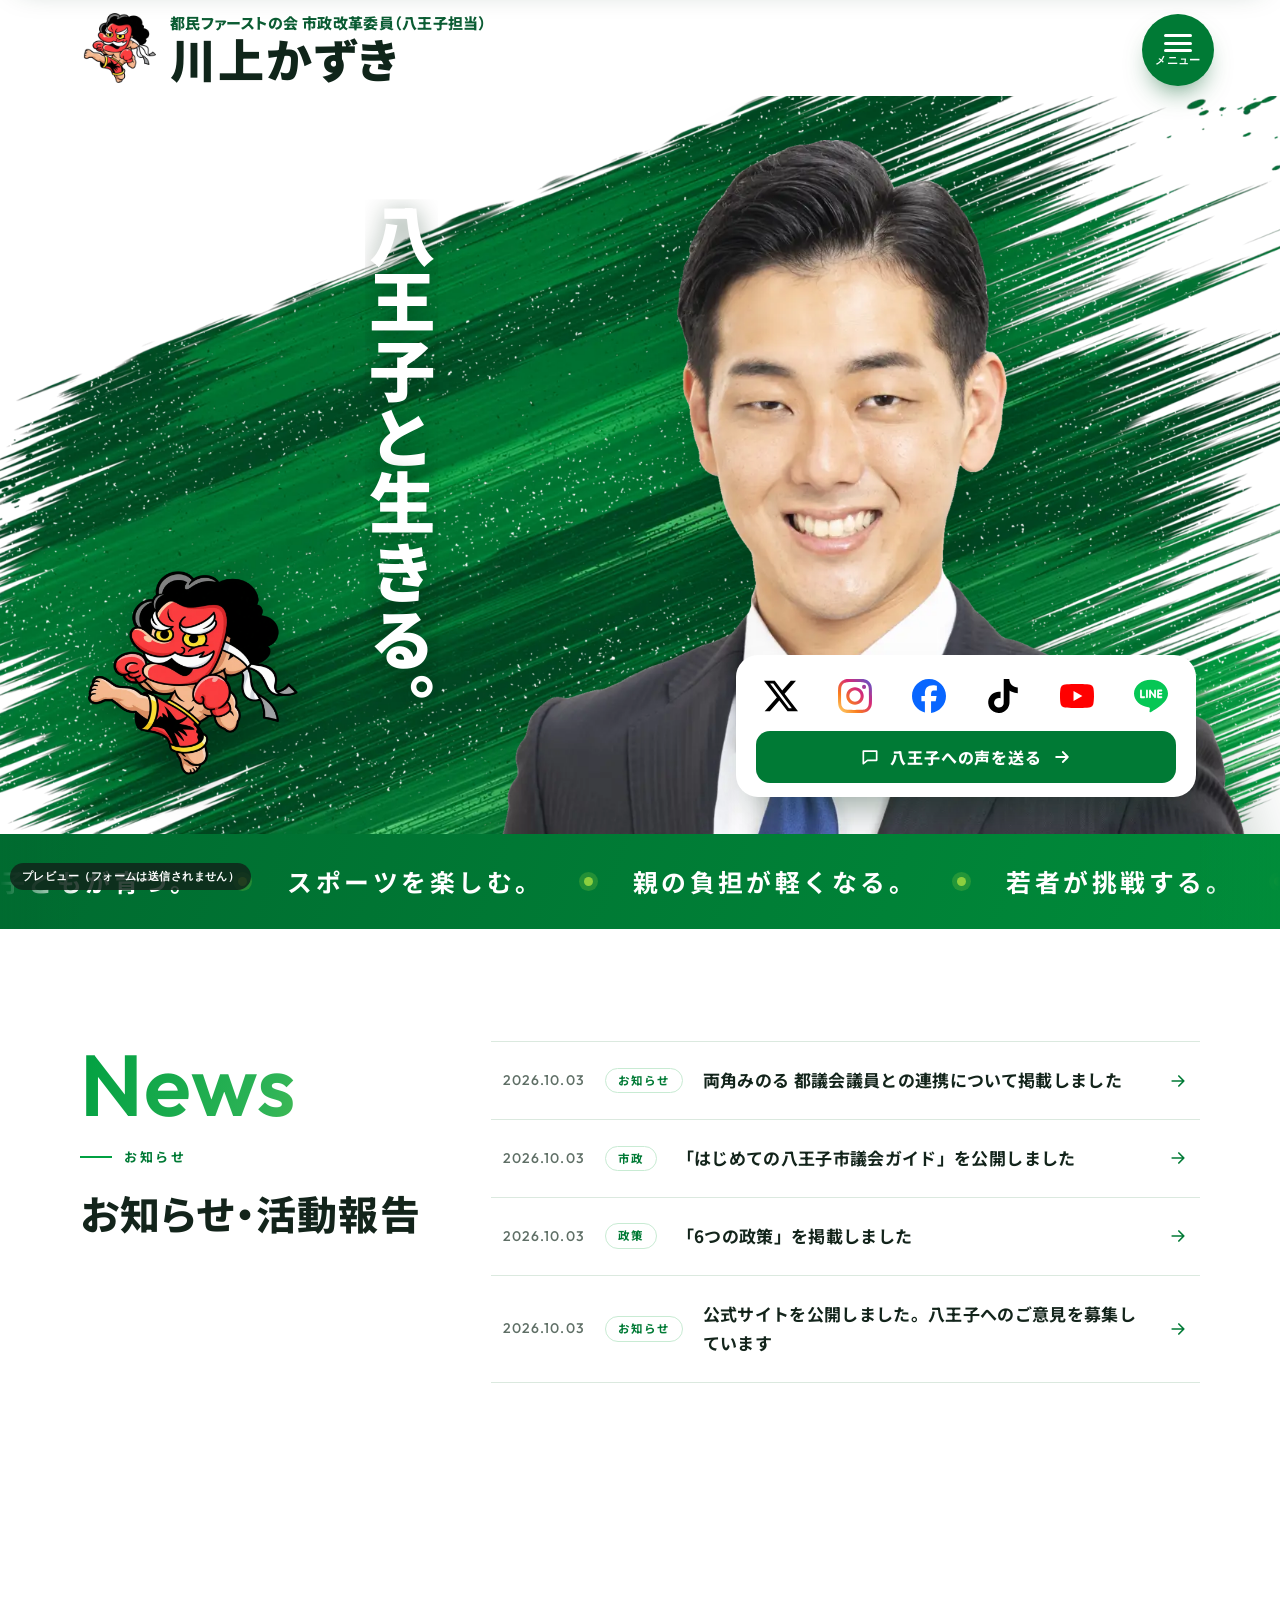
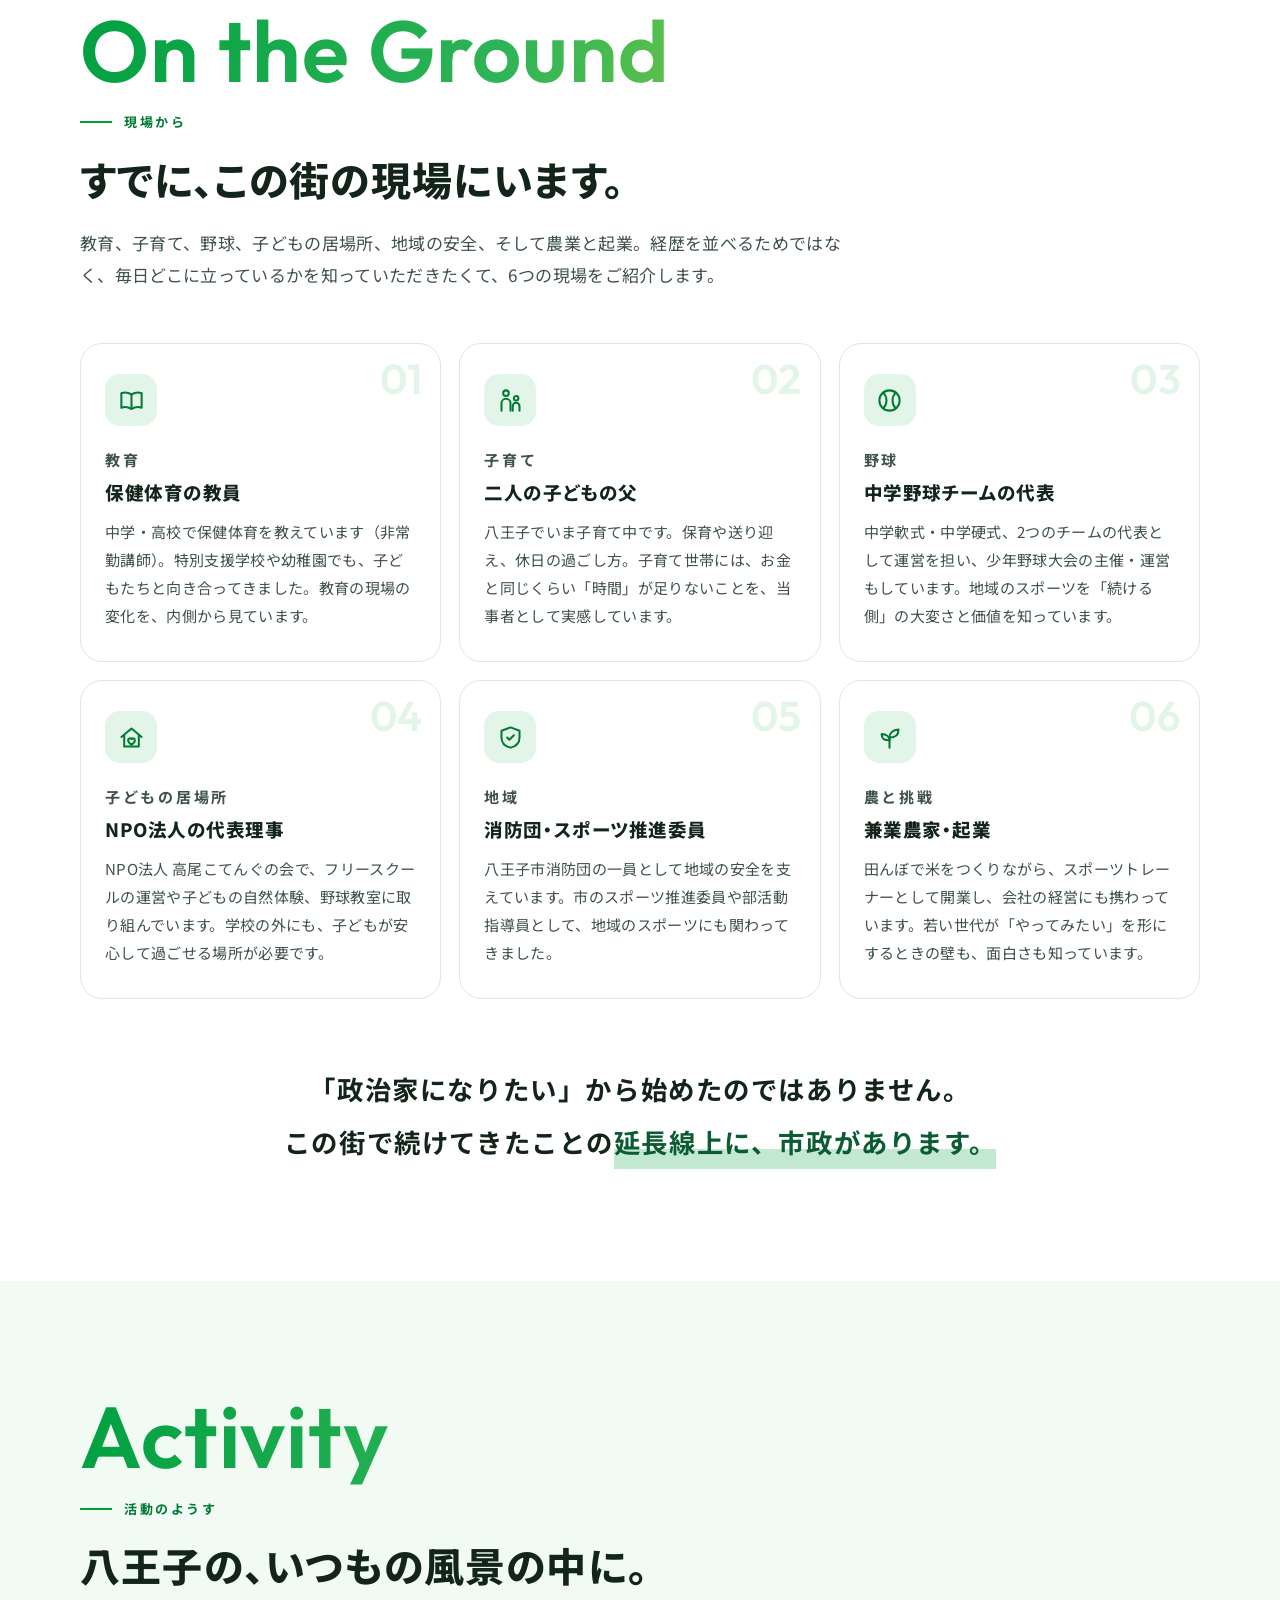
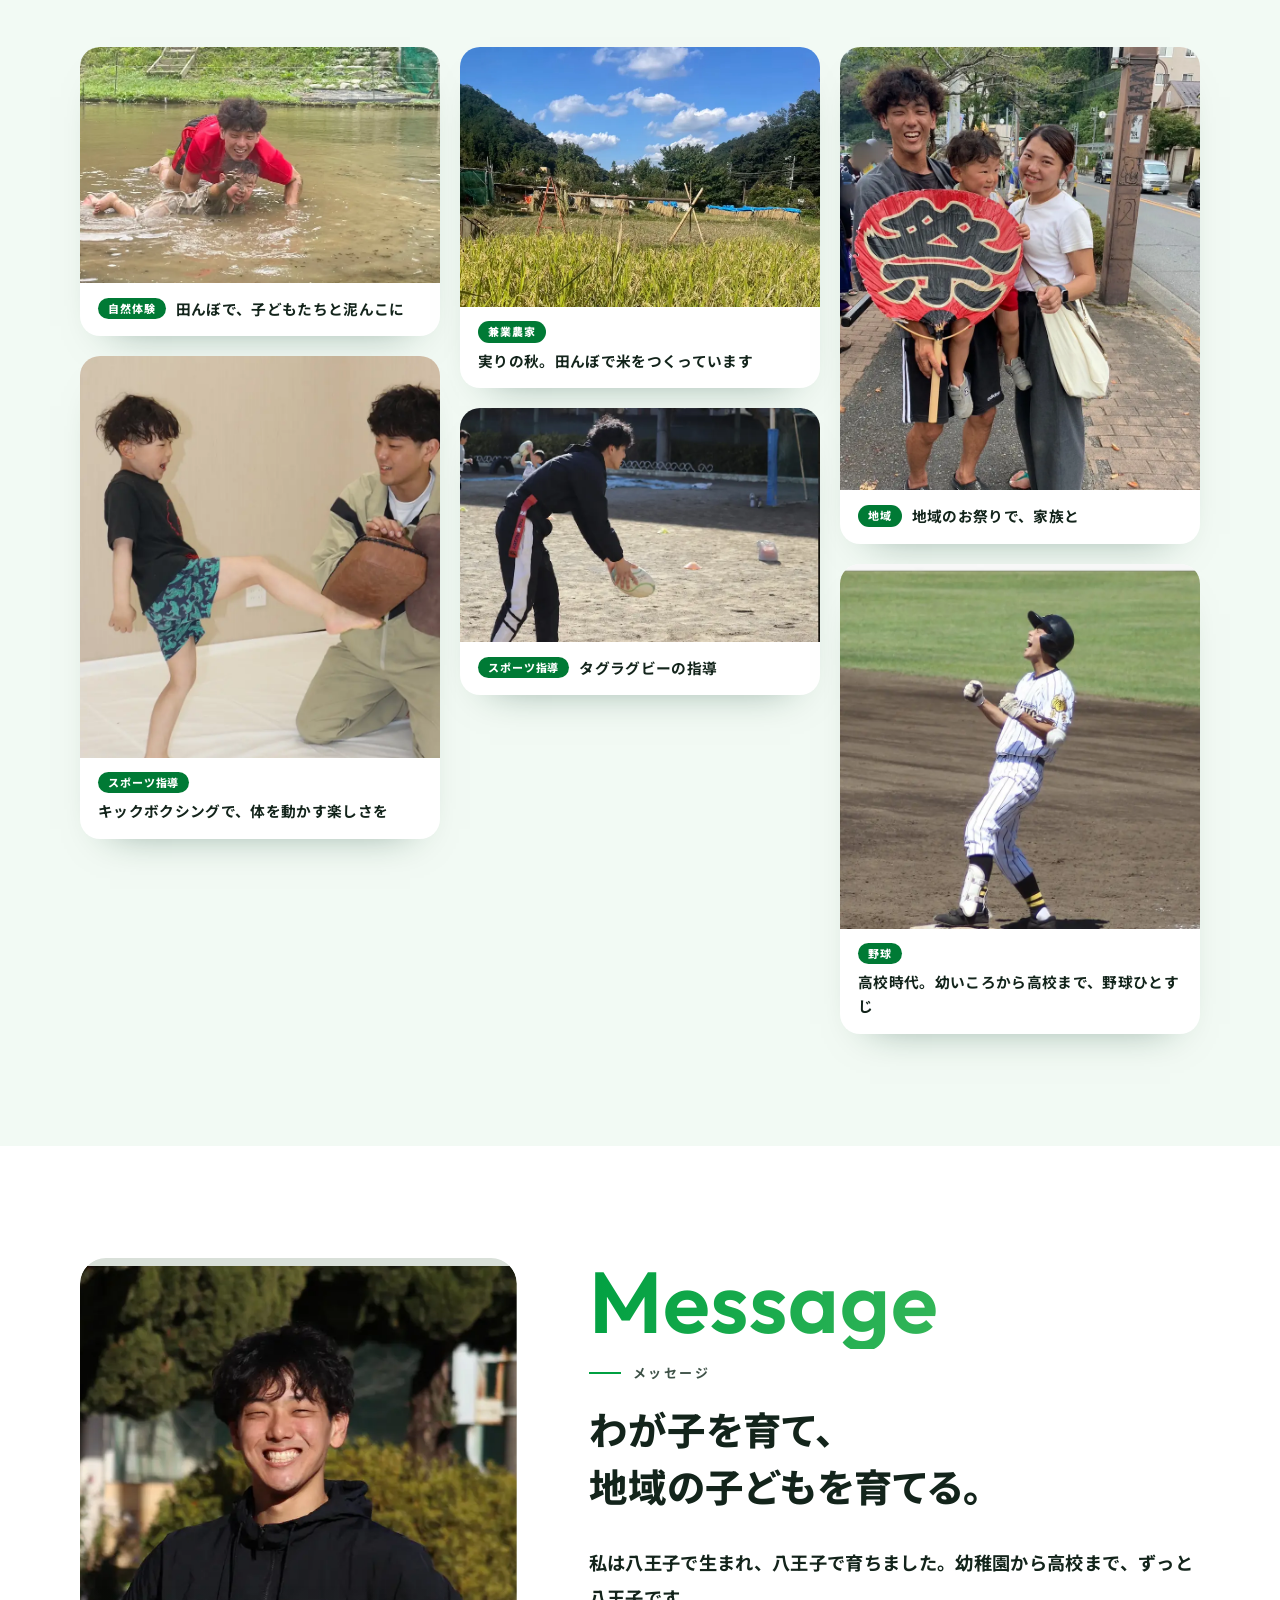
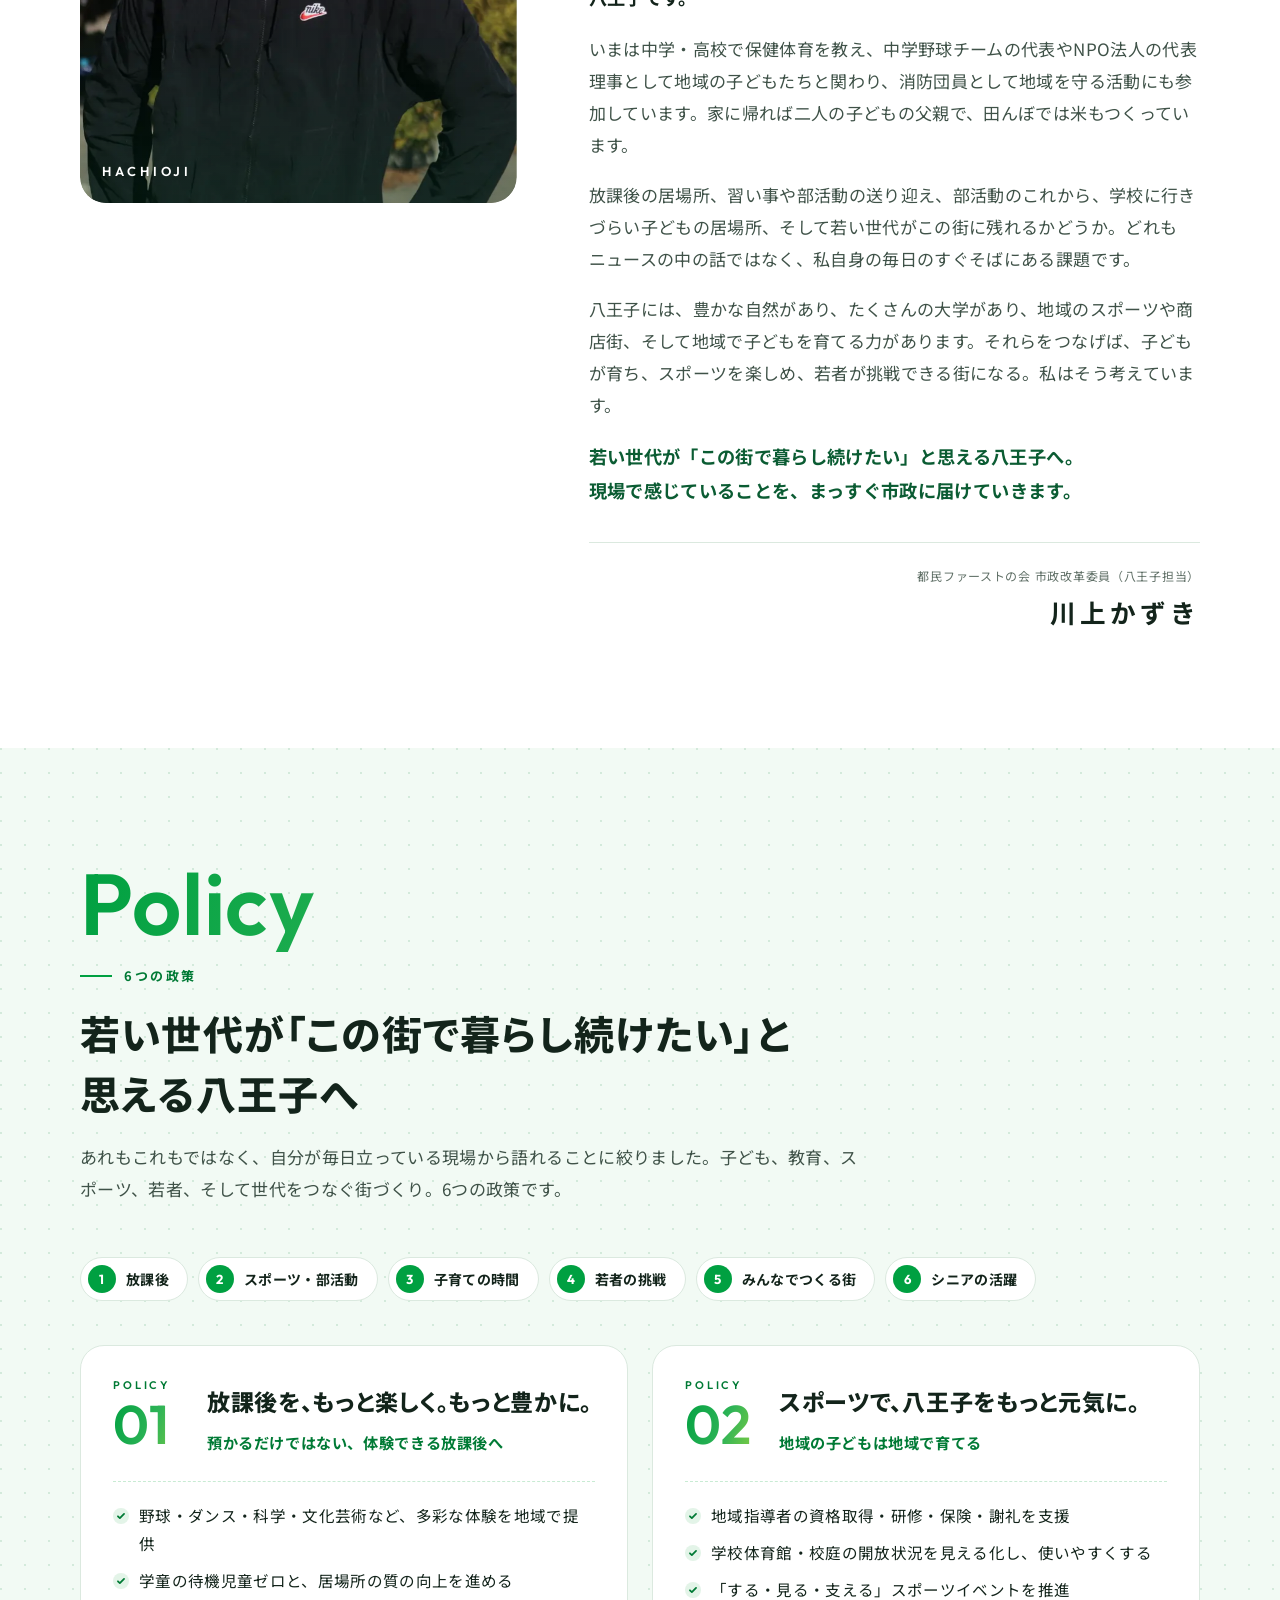
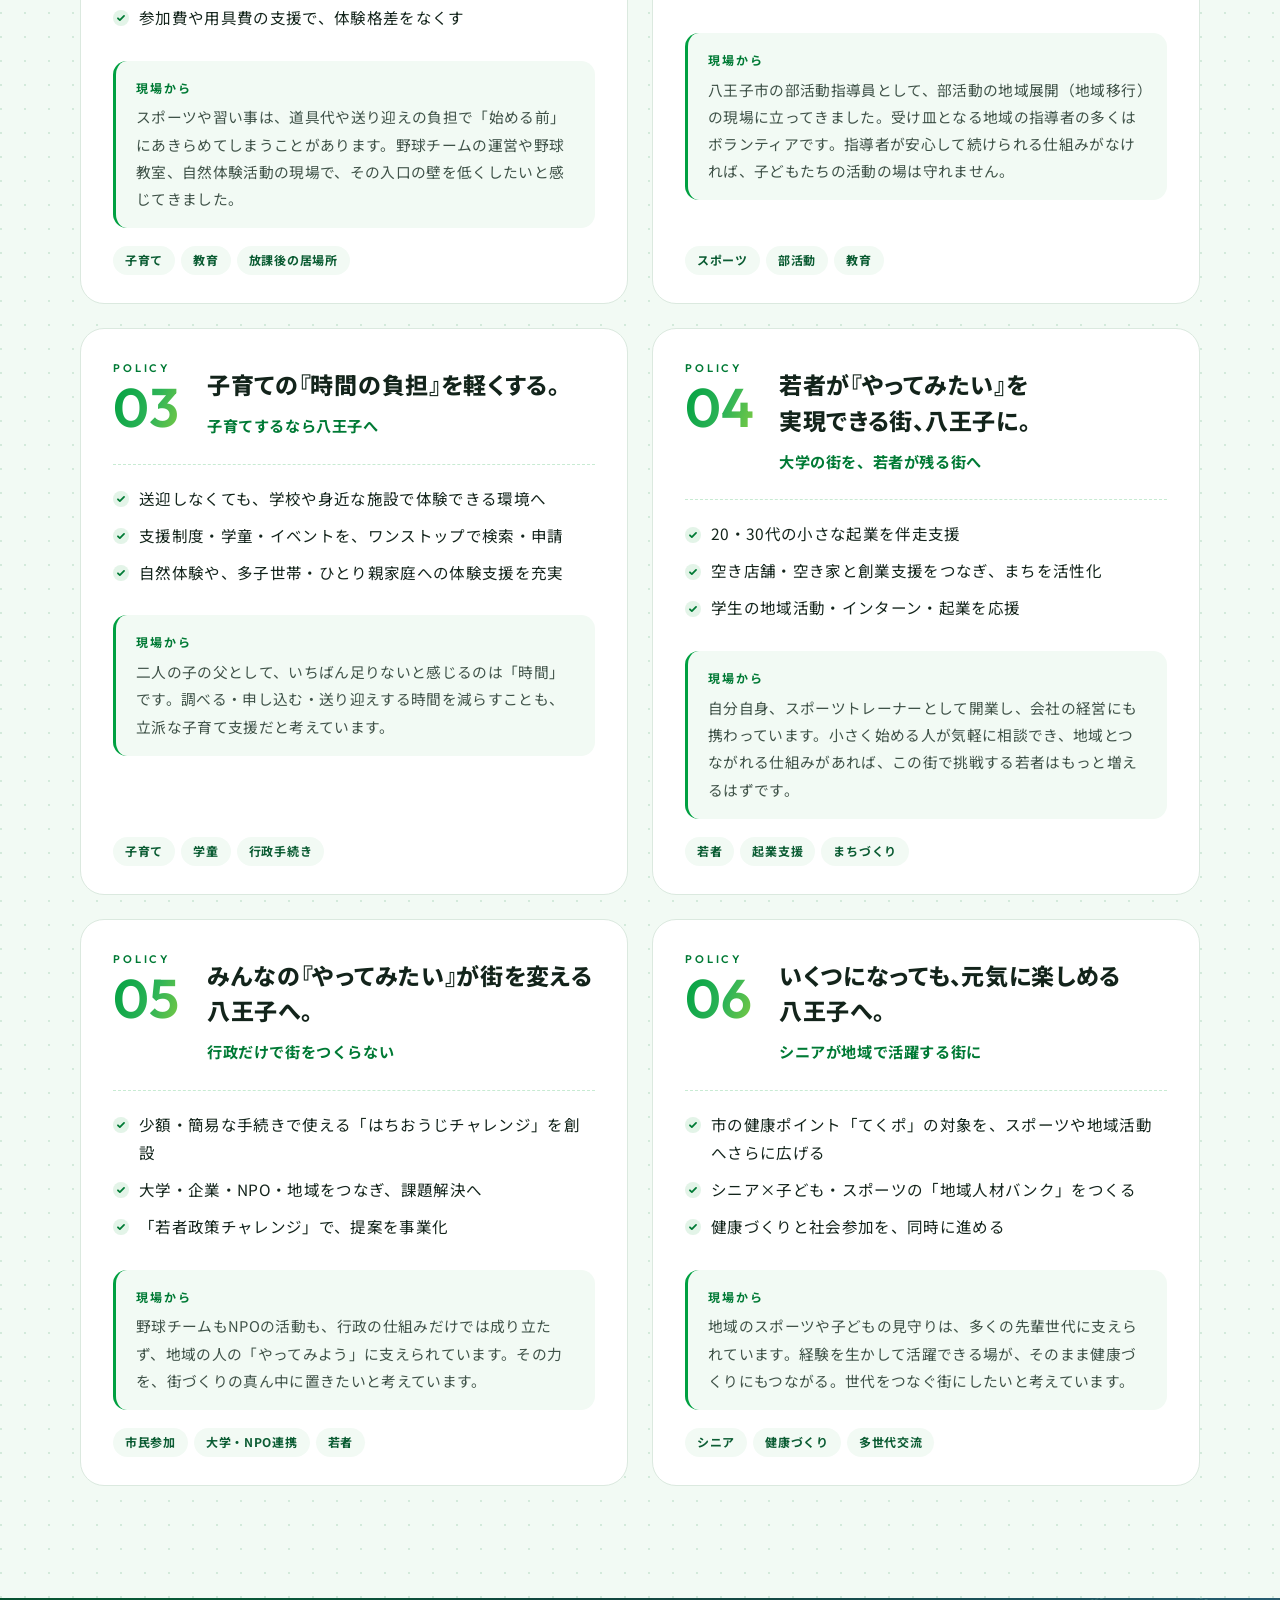
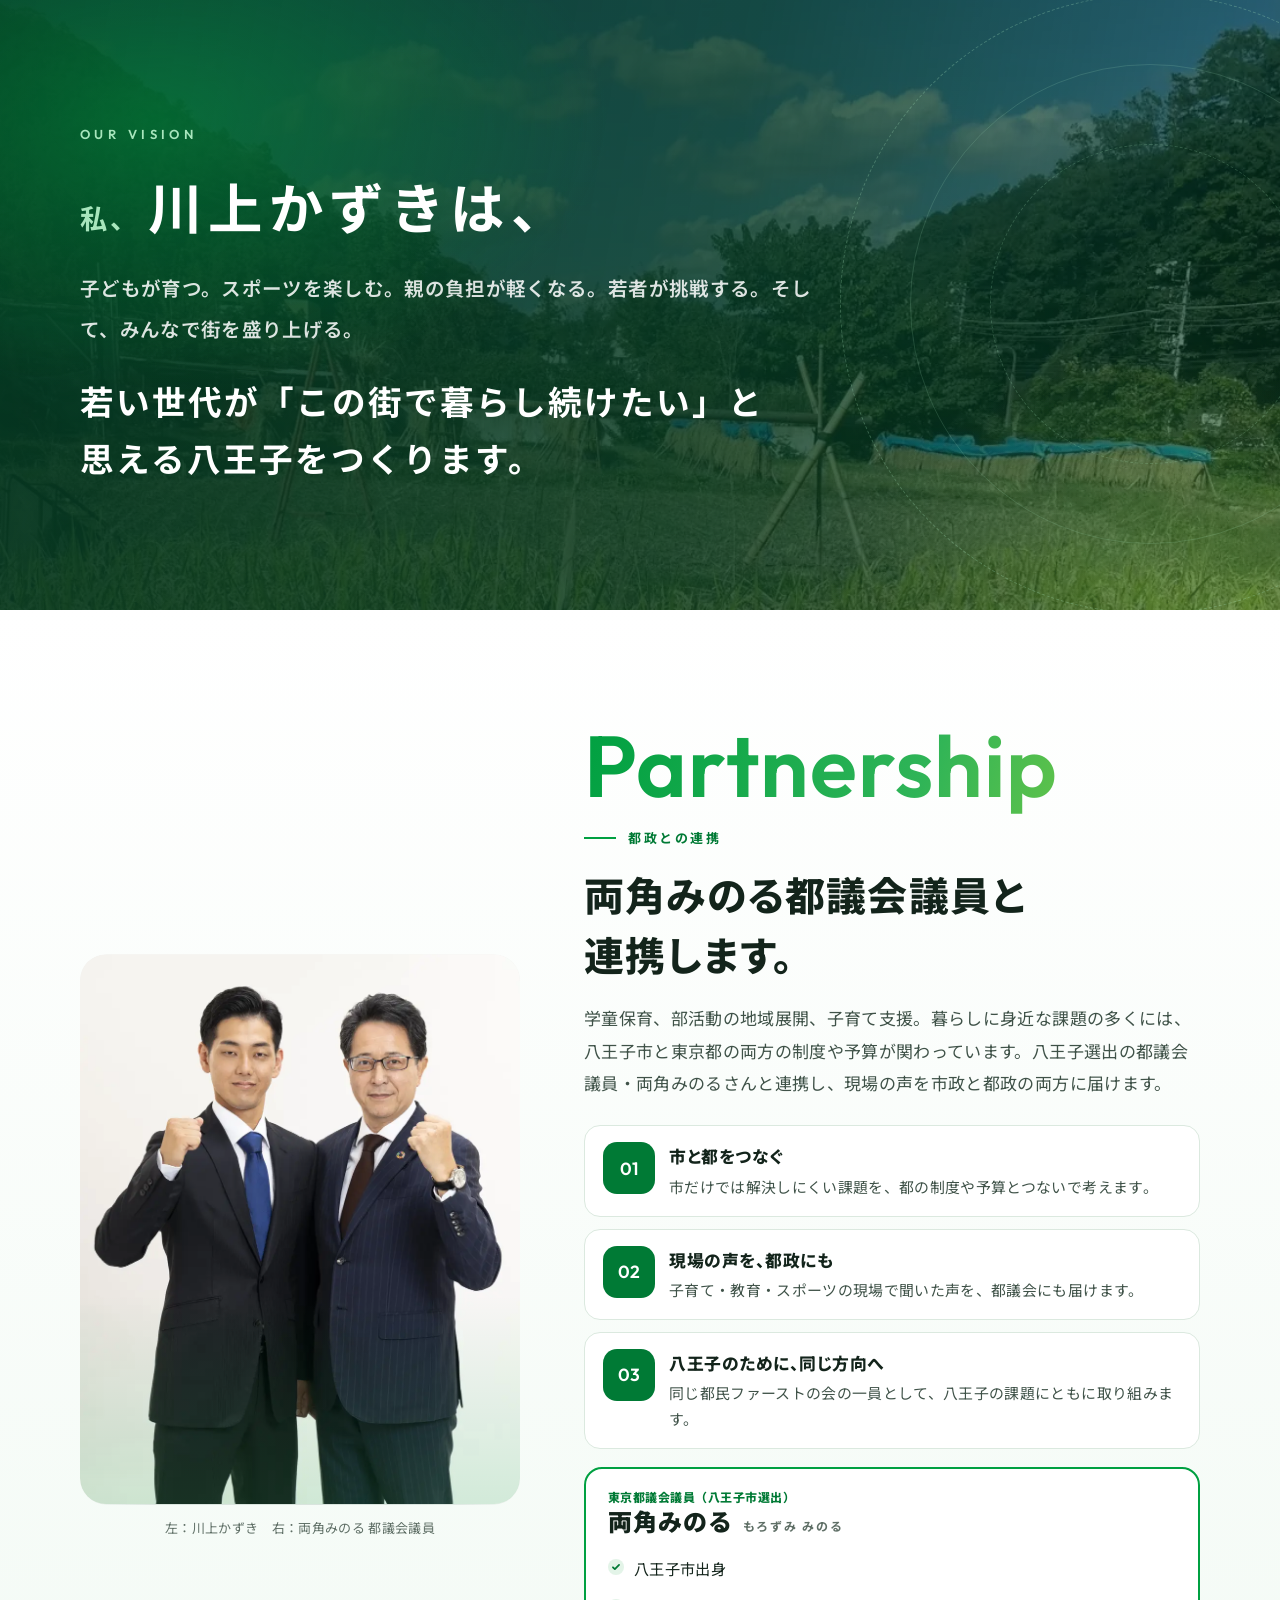
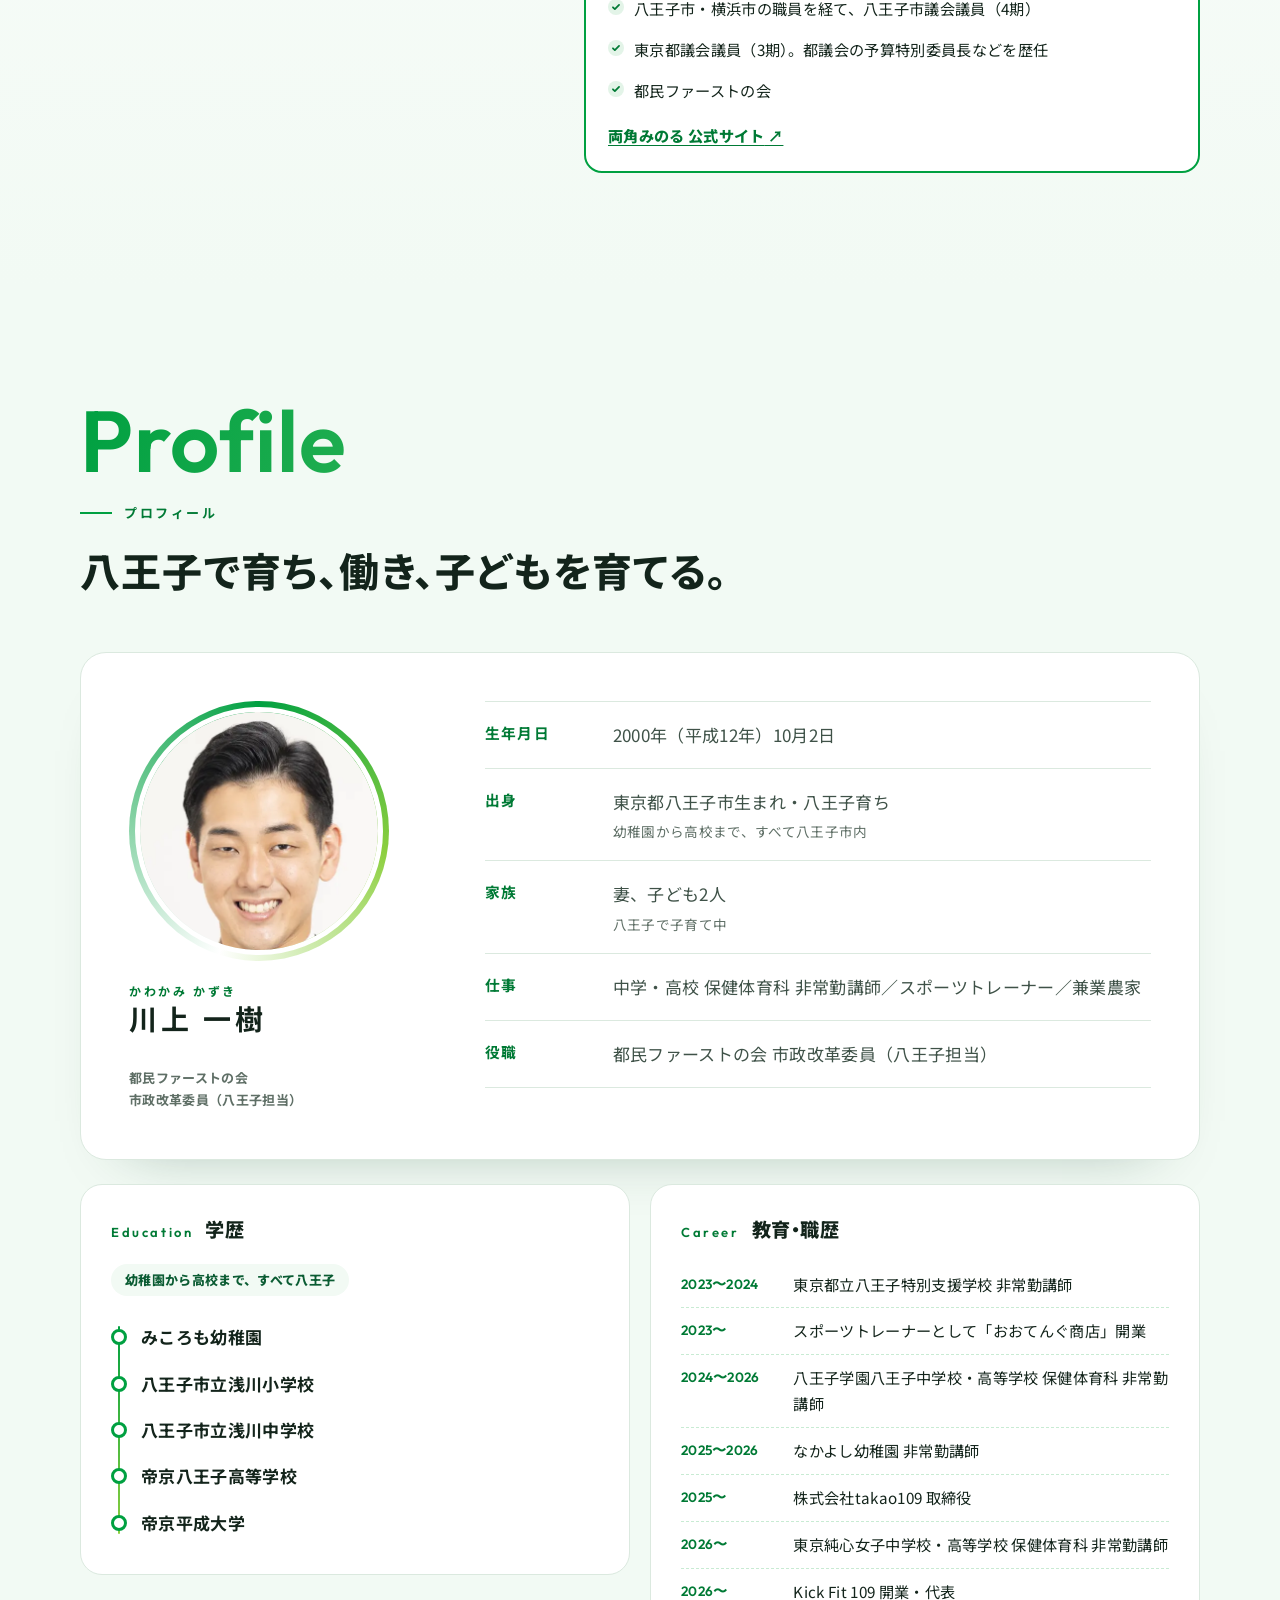
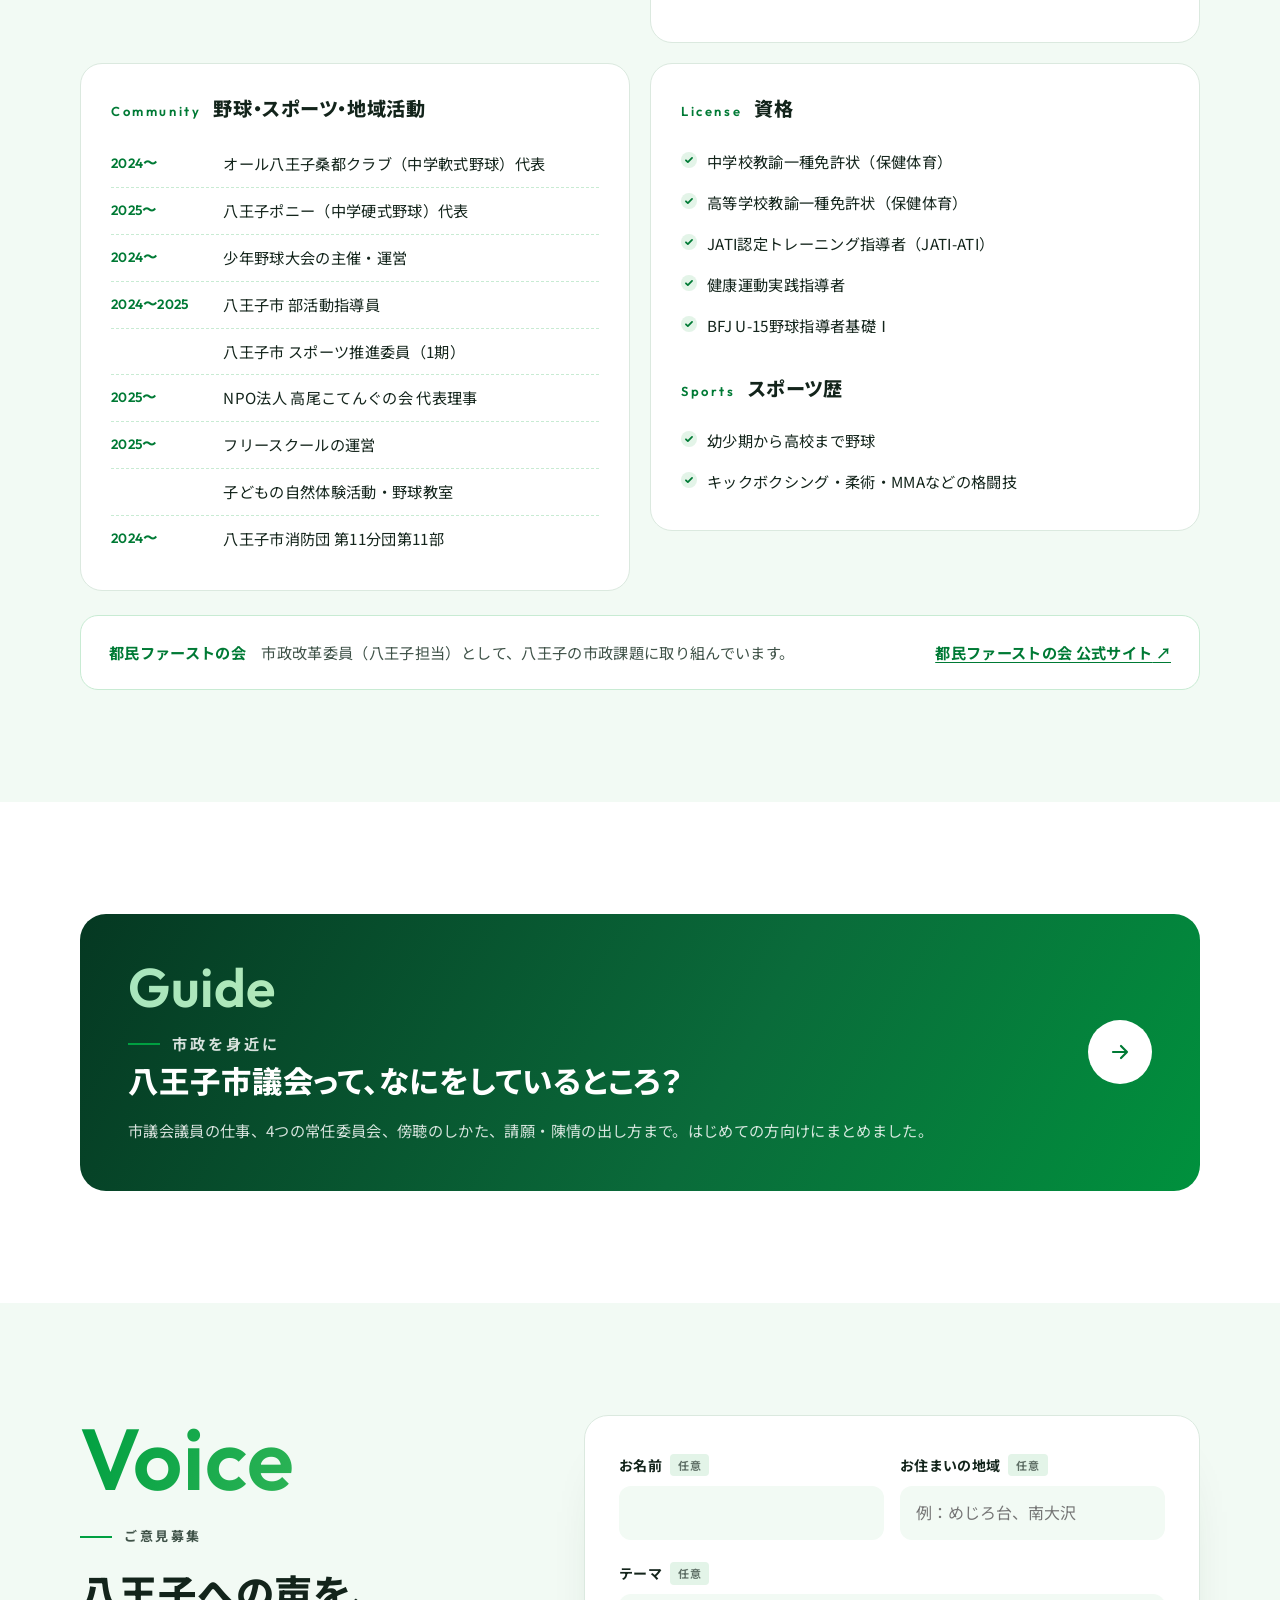
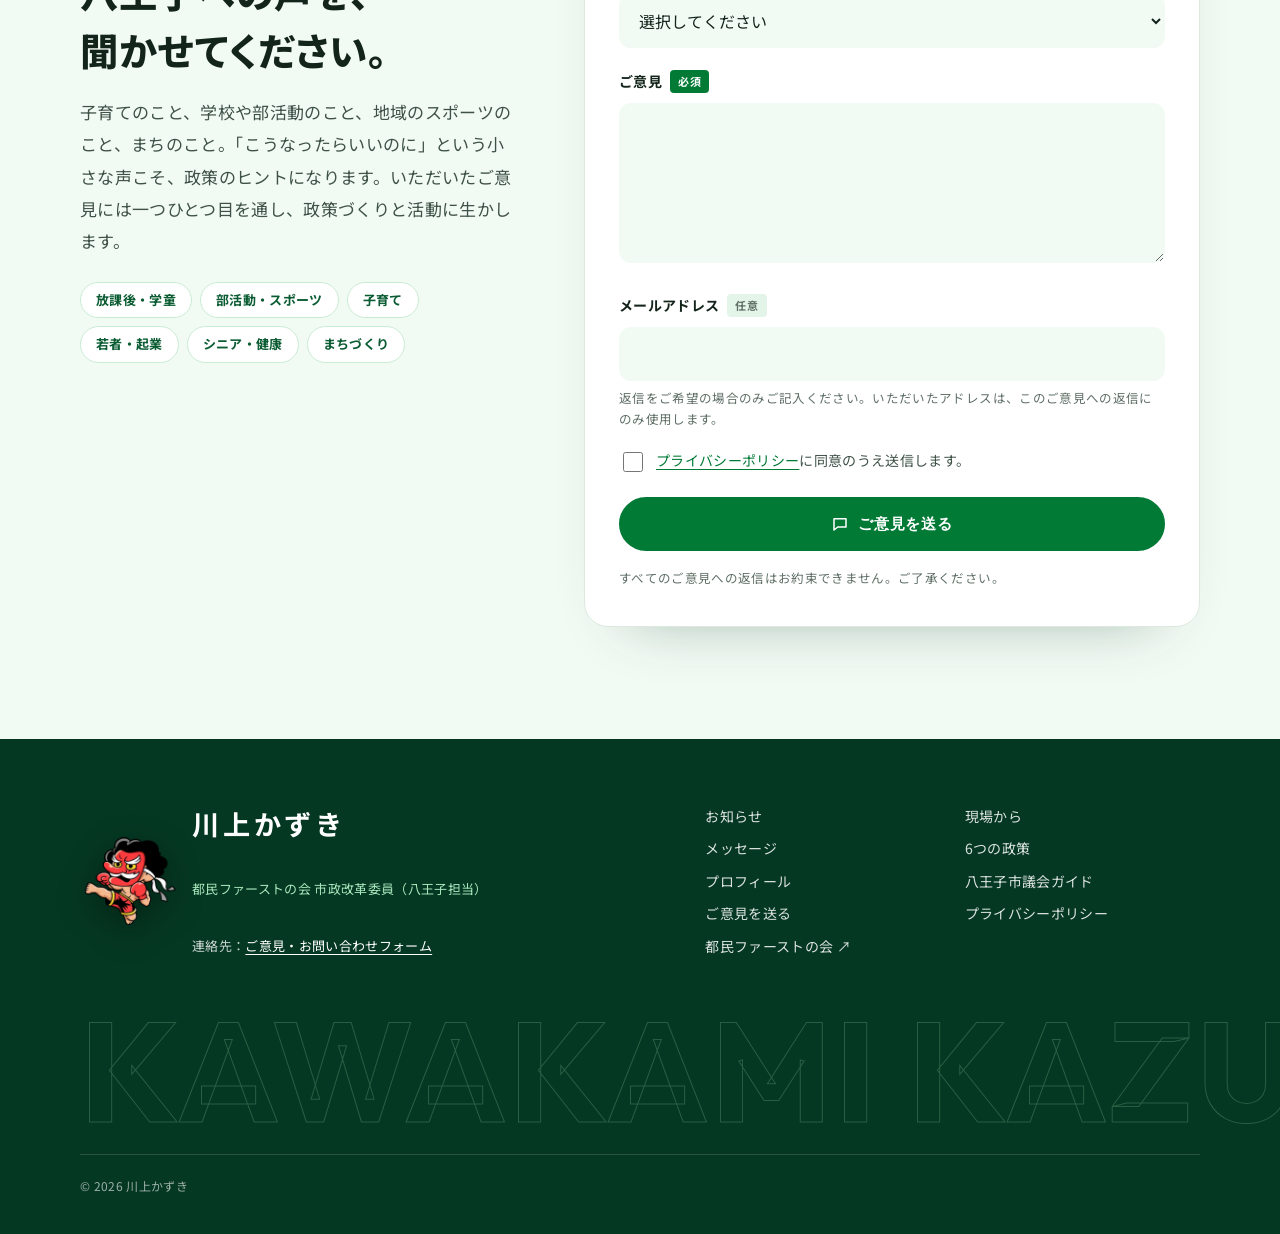
==== kawakami-preview/index.html @ 4ccb0953 "feat: メイン写真を差し替え、両角みのる都議会議員との連携セクションを追加 - メインビジュアル・プロフィール・OGP・構造化データの本人写真を新しい   スーツ写真に差し替え（AIで背景のみ切り" ====
<!doctype html>
<html lang="ja">
<head>
<meta charset="utf-8">
<meta name="viewport" content="width=device-width, initial-scale=1">
<script>document.documentElement.classList.add('js');setTimeout(function(){document.documentElement.classList.add('loaded')},2500)</script>
<title>川上かずき｜八王子と生きる。都民ファーストの会 八王子 市政改革委員</title>
<meta name="description" content="八王子生まれ・八王子育ち、幼稚園から高校まで八王子。中学・高校の保健体育講師、中学野球チームの代表、NPO法人の代表理事、消防団員、二児の父の川上かずき（都民ファーストの会 市政改革委員・八王子担当）。子育て・教育・スポーツを現場から考える6つの政策。">
<link rel="canonical" href="https://kawakami-kazuki.netlify.app/">
<meta name="theme-color" content="#00a041">

<meta property="og:type" content="website">
<meta property="og:locale" content="ja_JP">
<meta property="og:site_name" content="川上かずき 公式サイト">
<meta property="og:title" content="川上かずき｜八王子と生きる。">
<meta property="og:description" content="都民ファーストの会 市政改革委員（八王子担当）。八王子の子育て・教育・スポーツを、現場から。6つの政策をご紹介します。">
<meta property="og:url" content="https://kawakami-kazuki.netlify.app/">
<meta property="og:image" content="https://kawakami-kazuki.netlify.app/og-image.jpg">
<meta property="og:image:width" content="1200">
<meta property="og:image:height" content="630">
<meta property="og:image:alt" content="川上かずき　八王子と生きる。">
<meta name="twitter:card" content="summary_large_image">

<link rel="icon" href="[data-uri]" sizes="32x32" type="image/png">
<link rel="icon" href="[data-uri]" sizes="48x48" type="image/png">
<link rel="apple-touch-icon" href="[data-uri]">
<link rel="preconnect" href="https://fonts.googleapis.com">
<link rel="preconnect" href="https://fonts.gstatic.com" crossorigin>
<link rel="stylesheet" href="https://fonts.googleapis.com/css2?family=Noto+Sans+JP:wght@500;700;800;900&amp;family=Outfit:wght@500;600;700&amp;display=swap">
<style>
/* =========================================================
   川上かずき 公式サイト
   カラー：都民ファーストの会のグリーン
   ※ 党の公式カラーコードが分かったら --brand を差し替えてください
   動き：すべて transform / opacity 中心。「視差効果を減らす」設定の方には動きを止めます
   ========================================================= */

:root {
  --brand: #00a041;          /* 都民ファーストグリーン（装飾・大きな面・大見出し） */
  --brand-strong: #007a35;   /* ボタン・リンク・小さな緑文字（白地でコントラスト 5.5:1） */
  --brand-deep: #0b5c33;     /* 見出し */
  --brand-ink: #053822;      /* 濃い緑の背景 */
  --brand-lime: #8ccf3f;     /* グラデーションの明るい側 */
  --grad: linear-gradient(110deg, var(--brand) 0%, #2fb457 55%, var(--brand-lime) 100%);
  --grad-deep: linear-gradient(110deg, #006b30 0%, #008c3a 100%);
  --mint: #f2faf4;
  --mint-2: #e3f4e8;
  --mint-3: #c8ebd3;
  --white: #ffffff;
  --ink: #13241b;
  --ink-2: #3f5248;
  --ink-3: #5f6f66;
  --line: #dbe9df;
  --radius: 18px;
  --header-h: 72px;
  --ease: cubic-bezier(.22, 1, .36, 1);
  --display: "Noto Sans JP", "Hiragino Sans", "Hiragino Kaku Gothic ProN", "Yu Gothic", "YuGothic", Meiryo, sans-serif;
  --sans: "Hiragino Sans", "Hiragino Kaku Gothic ProN", "Noto Sans JP", "Yu Gothic UI", "Yu Gothic", "YuGothic", Meiryo, sans-serif;
  --en: "Outfit", "Helvetica Neue", Arial, sans-serif;
  --wrap: 1160px;
  --gutter: 20px;
  color-scheme: light;
}
@media (max-width: 899px) { :root { --header-h: 64px; } }

*, *::before, *::after { box-sizing: border-box; }

html { -webkit-text-size-adjust: 100%; scroll-behavior: smooth; scroll-padding-top: calc(var(--header-h) + 12px); }
@media (prefers-reduced-motion: reduce) { html { scroll-behavior: auto; } }

body {
  margin: 0;
  background: var(--white);
  color: var(--ink);
  font-family: var(--sans);
  font-size: 16px;
  line-height: 1.9;
  letter-spacing: .02em;
  overflow-wrap: anywhere;
  line-break: strict;
  overflow-x: hidden;
}
@media (min-width: 900px) { body { font-size: 17px; } }
::selection { background: var(--mint-3); color: var(--ink); }

img { max-width: 100%; height: auto; display: block; }
a { color: var(--brand-strong); text-underline-offset: .2em; }
a:hover { color: var(--brand-deep); }
:focus-visible { outline: 3px solid var(--brand); outline-offset: 3px; border-radius: 4px; }

h1, h2, h3 { font-family: var(--display); font-weight: 800; line-height: 1.5; letter-spacing: .03em; margin: 0; font-feature-settings: "palt"; word-break: auto-phrase; }
p { margin: 0 0 1em; }
p:last-child { margin-bottom: 0; }

/* 見出しを文節単位で改行させる（iPhone の Safari は auto-phrase 非対応のため手動で区切る） */
.phr > span:not(.sr-only) { display: inline-block; }

.wrap { width: 100%; max-width: var(--wrap); margin: 0 auto; padding: 0 var(--gutter); }
.wrap-narrow { max-width: 840px; }
.sr-only { position: absolute; width: 1px; height: 1px; padding: 0; margin: -1px; overflow: hidden; clip: rect(0 0 0 0); white-space: nowrap; border: 0; }

.skip { position: absolute; left: 12px; top: -60px; z-index: 100; background: var(--brand-strong); color: #fff; padding: 10px 16px; border-radius: 8px; }
.skip:focus { top: 12px; color: #fff; }

/* ---------- Buttons ---------- */
.btn {
  position: relative; isolation: isolate; overflow: hidden;
  display: inline-flex; align-items: center; justify-content: center; gap: .6em;
  min-height: 54px; padding: 12px 28px; border-radius: 999px;
  font-weight: 700; font-size: 15px; letter-spacing: .06em; text-decoration: none;
  border: 2px solid var(--brand-strong);
  transition: background .3s, color .3s, border-color .3s, transform .3s var(--ease), box-shadow .3s;
}
.btn::after {
  content: ""; position: absolute; inset: 0; z-index: -1;
  background: linear-gradient(110deg, transparent 25%, rgba(255,255,255,.38) 50%, transparent 75%);
  transform: translateX(-120%); transition: transform .9s var(--ease);
}
.btn:hover::after { transform: translateX(120%); }
.btn:hover { transform: translateY(-2px); }
.btn svg { width: 18px; height: 18px; flex: none; transition: transform .35s var(--ease); }
.btn:hover svg { transform: translateX(4px); }
.btn-primary { background: var(--brand-strong); color: #fff; box-shadow: 0 14px 30px -14px rgba(0,122,53,.65); }
.btn-primary:hover { background: var(--brand-deep); border-color: var(--brand-deep); color: #fff; box-shadow: 0 18px 34px -14px rgba(0,122,53,.7); }
.btn-ghost { background: rgba(255,255,255,.7); color: var(--brand-strong); }
.btn-ghost:hover { background: var(--brand-strong); color: #fff; }
.btn-ghost::after { background: linear-gradient(110deg, transparent 25%, rgba(0,160,65,.12) 50%, transparent 75%); }
.btn-green { background: var(--brand-strong); color: #fff; }
.btn-green:hover { background: var(--brand-deep); border-color: var(--brand-deep); color: #fff; }

/* ---------- Header（大きな名前＋丸いメニューボタン） ---------- */
.site-header { position: relative; z-index: 20; background: var(--white); }
.head-inner { display: flex; align-items: center; min-height: 96px; padding-top: 12px; padding-bottom: 12px; padding-right: 96px; }
.brand-h1 { margin: 0; font-size: inherit; letter-spacing: 0; line-height: 1; }
.brand { display: flex; align-items: center; gap: 14px; text-decoration: none; color: var(--ink); min-width: 0; }
.brand:hover { color: var(--ink); }
.brand-mascot { flex: none; width: 76px; height: auto; transition: transform .5s var(--ease); }
.brand:hover .brand-mascot { transform: rotate(-6deg) scale(1.05); }
.brand-text { display: flex; flex-direction: column; min-width: 0; }
.brand-role { font-family: var(--display); font-weight: 800; font-size: 15px; letter-spacing: .02em; color: var(--brand-deep); line-height: 1.35; }
.brand-name { font-family: var(--display); font-weight: 900; font-size: 46px; letter-spacing: .04em; line-height: 1.1; color: #10251a; }
@media (max-width: 899px) {
  .head-inner { min-height: 0; padding-top: 14px; padding-bottom: 12px; padding-right: 84px; }
  .brand-mascot { display: none; }
  .brand-role { font-size: clamp(10.5px, 3.1vw, 13px); letter-spacing: 0; white-space: nowrap; }
  .brand-name { font-size: clamp(34px, 11vw, 46px); }
}

/* スクロール後に出る細いバー */
.mini-bar {
  position: fixed; top: 0; left: 0; right: 0; z-index: 50; height: 60px;
  display: flex; align-items: center; padding: 0 96px 0 max(var(--gutter), calc((100vw - var(--wrap)) / 2 + var(--gutter)));
  background: rgba(255, 255, 255, .92); -webkit-backdrop-filter: saturate(1.6) blur(14px); backdrop-filter: saturate(1.6) blur(14px);
  box-shadow: 0 1px 0 var(--line), 0 12px 30px -20px rgba(5, 56, 34, .35);
  transform: translateY(-110%); transition: transform .5s var(--ease);
}
.mini-bar.is-visible { transform: none; }
.mini-bar a { display: flex; align-items: center; gap: 10px; color: var(--ink); text-decoration: none; font-family: var(--display); font-weight: 900; font-size: 20px; letter-spacing: .06em; }
.mini-bar img { width: 40px; height: auto; }
.mini-bar small { font-family: var(--sans); font-size: 11px; font-weight: 700; color: var(--brand-strong); letter-spacing: .02em; margin-left: 4px; }
@media (max-width: 599px) { .mini-bar small { display: none; } .mini-bar { padding-right: 84px; } }

/* 丸いメニューボタン（外周がスクロール進捗） */
.menu-btn {
  position: fixed; z-index: 80; top: 14px; right: max(14px, calc((100vw - var(--wrap)) / 2 + 6px));
  width: 72px; height: 72px; border-radius: 50%; border: 0; padding: 0; cursor: pointer;
  background: var(--brand-strong); color: #fff;
  display: flex; flex-direction: column; align-items: center; justify-content: center; gap: 3px;
  box-shadow: 0 14px 28px -12px rgba(0, 92, 40, .75);
  transition: background .3s, transform .4s var(--ease);
}
.menu-btn:hover { background: var(--brand-deep); transform: scale(1.05); }
.menu-ring { position: absolute; inset: -5px; width: calc(100% + 10px); height: calc(100% + 10px); transform: rotate(-90deg); pointer-events: none; }
.menu-ring circle { fill: none; stroke: var(--brand-lime); stroke-width: 3; stroke-linecap: round; stroke-dasharray: 295.3; stroke-dashoffset: calc(295.3 * (1 - var(--progress, 0))); transition: stroke-dashoffset .15s linear; }
.menu-bars { position: relative; width: 28px; height: 18px; }
.menu-bars i { position: absolute; left: 0; width: 100%; height: 3px; border-radius: 3px; background: currentColor; transition: transform .45s var(--ease), opacity .3s, top .45s var(--ease); }
.menu-bars i:nth-child(1) { top: 0; }
.menu-bars i:nth-child(2) { top: 7.5px; }
.menu-bars i:nth-child(3) { top: 15px; }
.menu-label { font-size: 10.5px; font-weight: 800; letter-spacing: .04em; line-height: 1; }
.menu-btn[aria-expanded="true"] { background: #fff; color: var(--brand-ink); }
.menu-btn[aria-expanded="true"] .menu-bars i:nth-child(1) { top: 7.5px; transform: rotate(45deg); }
.menu-btn[aria-expanded="true"] .menu-bars i:nth-child(2) { opacity: 0; }
.menu-btn[aria-expanded="true"] .menu-bars i:nth-child(3) { top: 7.5px; transform: rotate(-45deg); }
@media (max-width: 899px) { .menu-btn { width: 64px; height: 64px; top: 12px; right: 12px; } .menu-bars { width: 26px; } }

/* 全画面メニュー */
.site-menu {
  position: fixed; inset: 0; z-index: 70; overflow-y: auto; color: #fff;
  background: radial-gradient(800px 500px at 85% 0%, rgba(0, 160, 65, .55), transparent 60%), var(--brand-ink);
  visibility: hidden; clip-path: circle(0 at calc(100% - 52px) 52px);
  transition: clip-path .7s var(--ease), visibility 0s .7s;
}
.site-menu.is-open { visibility: visible; clip-path: circle(150% at calc(100% - 52px) 52px); transition: clip-path .8s var(--ease); }
.menu-inner { min-height: 100%; display: grid; grid-template-columns: 1.3fr 1fr; gap: 48px; align-items: center; padding-top: 110px; padding-bottom: 60px; }
.menu-list { list-style: none; margin: 0; padding: 0; }
.menu-list a { display: flex; align-items: baseline; gap: 18px; padding: 14px 0; color: #fff; text-decoration: none; border-bottom: 1px solid rgba(168, 230, 189, .2); font-family: var(--display); font-weight: 800; font-size: clamp(1.25rem, 2.6vw, 1.7rem); letter-spacing: .06em; transition: color .3s, padding .4s var(--ease); }
.menu-list a:hover { color: #c8f0d3; padding-left: 10px; }
.menu-en { font-family: var(--en); font-weight: 600; font-size: 13px; letter-spacing: .2em; color: #a8e6bd; min-width: 7.5em; }
.menu-side { display: flex; flex-direction: column; align-items: center; gap: 22px; text-align: center; }
.menu-side img { width: min(280px, 60vw); height: auto; filter: drop-shadow(0 20px 30px rgba(0,0,0,.35)); }
.menu-side .sns { background: #fff; border-radius: 18px; padding: 12px 18px; }
.menu-side p { margin: 0; font-size: 13px; color: #a8e6bd; }
.menu-side a.party-link { color: #fff; font-size: 14px; font-weight: 700; }
@media (max-width: 899px) {
  .site-menu, .site-menu.is-open { clip-path: none; }
  .site-menu { opacity: 0; transition: opacity .35s, visibility 0s .35s; }
  .site-menu.is-open { opacity: 1; transition: opacity .35s; clip-path: none; }
  .menu-inner { grid-template-columns: 1fr; gap: 28px; padding-top: 96px; align-items: start; }
  .menu-side img { width: 150px; }
  .menu-list a { flex-direction: column; gap: 0; padding: 12px 0; }
  .menu-en { min-width: 0; font-size: 10.5px; }
}
html.menu-open { overflow: hidden; }

/* ---------- Main visual（緑の筆跡・本人・縦書きコピー） ---------- */
.mv { position: relative; background: var(--white); }
.mv-stage {
  position: relative; overflow: hidden; isolation: isolate; container-type: size;
  width: 100%; height: clamp(620px, 82vh, 880px);
}
.mv-brush { position: absolute; inset: -4% -2%; z-index: 0; background: url("[data-uri]") 18% 50% / cover no-repeat; }
.mv-person { position: absolute; z-index: 1; width: 108cqh; left: calc(66cqw - 52cqh); top: 6cqh; }
.mv-person img { width: 100%; height: auto; filter: drop-shadow(0 30px 40px rgba(0, 40, 18, .3)); }
.mv-copy {
  position: absolute; z-index: 3; margin: 0; top: 14cqh; left: calc(66cqw - 52cqh - 13cqh);
  writing-mode: vertical-rl; white-space: nowrap;
  font-family: var(--display); font-weight: 900; font-size: 9cqh; line-height: 1.1; letter-spacing: .02em; color: #fff;
  text-shadow: 0 4px 24px rgba(0, 40, 18, .45);
  font-feature-settings: normal;
}
.mv-copy .col { display: inline; }
.mv-mascot { position: absolute; z-index: 4; width: min(30cqh, 18cqw); height: auto; left: max(3cqw, calc(66cqw - 52cqh - 52cqh)); bottom: 8cqh; filter: drop-shadow(0 16px 20px rgba(0, 0, 0, .3)); }
.mv-card {
  position: absolute; z-index: 5; right: max(24px, calc((100cqw - var(--wrap)) / 2 + 24px)); bottom: 5cqh; width: min(460px, 46cqw);
  background: #fff; border-radius: 22px; padding: 16px 20px 14px;
  box-shadow: 0 24px 50px -24px rgba(0, 40, 18, .55);
}
.sns { list-style: none; margin: 0; padding: 0; display: flex; justify-content: space-between; gap: 6px; }
.sns a { display: grid; place-items: center; width: 50px; height: 50px; border-radius: 14px; transition: transform .35s var(--ease), background .3s; }
.sns a:hover { transform: translateY(-3px); background: var(--mint); }
.sns svg { width: 34px; height: 34px; }
.sns .x svg { fill: #000; } .sns .facebook svg { fill: #0866ff; } .sns .youtube svg { fill: #ff0000; } .sns .line svg { fill: #06c755; } .sns .tiktok svg { fill: #000; }
.sns .instagram svg { fill: url(#ig-grad); }
.mv-card-cta {
  margin-top: 10px; display: flex; align-items: center; justify-content: center; gap: 10px;
  min-height: 52px; border-radius: 14px; background: var(--brand-strong); color: #fff; text-decoration: none;
  font-family: var(--display); font-weight: 800; font-size: 16px; letter-spacing: .06em; transition: background .3s;
}
.mv-card-cta:hover { background: var(--brand-deep); color: #fff; }
.mv-card-cta svg { width: 20px; height: 20px; transition: transform .35s var(--ease); }
.mv-card-cta:hover svg:last-child { transform: translateX(4px); }

@media (max-width: 899px) {
  .mv-stage { height: auto; aspect-ratio: 390 / 610; max-height: 94svh; }
  .mv-brush { inset: -2% -4%; background-image: url("[data-uri]"); background-position: 30% 40%; }
  .mv-person { width: 140cqw; left: -6cqw; top: 9cqh; }
  .mv-copy { top: 13cqh; left: 6cqw; font-size: 12.6cqw; line-height: 1.12; }
  .mv-copy .col { display: block; }
  .mv-mascot { width: 36cqw; left: 1cqw; bottom: auto; top: 51cqh; }
  .mv-card { left: 6cqw; right: 6cqw; width: auto; bottom: 3cqh; padding: 12px 14px 12px; border-radius: 18px; }
  .sns a { width: 42px; height: 42px; }
  .sns svg { width: 30px; height: 30px; }
  .mv-card-cta { min-height: 46px; font-size: 15px; margin-top: 8px; }
}

/* ---------- News ---------- */
.news { padding-bottom: 96px; }
.news-grid { display: grid; grid-template-columns: 4fr 8fr; gap: 56px; align-items: start; }
.news .section-head { margin-bottom: 0; }
.news-list { list-style: none; margin: 0; padding: 0; border-top: 1px solid var(--line); }
.news-list li { border-bottom: 1px solid var(--line); }
.news-item {
  position: relative; display: grid; grid-template-columns: auto auto 1fr auto; align-items: center; gap: 8px 20px;
  padding: 24px 12px; color: var(--ink); text-decoration: none; transition: background .35s, padding .45s var(--ease);
}
.news-item:hover { background: var(--mint); color: var(--ink); padding-left: 20px; }
.news-item time { font-family: var(--en); font-weight: 500; font-size: 14px; letter-spacing: .08em; color: var(--ink-3); }
.news-cat { font-size: 11.5px; font-weight: 700; letter-spacing: .08em; color: var(--brand-strong); border: 1px solid var(--mint-3); border-radius: 999px; padding: 1px 12px; white-space: nowrap; }
.news-title { font-weight: 700; line-height: 1.7; }
.news-arrow { width: 20px; height: 20px; color: var(--brand-strong); transition: transform .4s var(--ease); }
.news-item:hover .news-arrow { transform: translateX(5px); }
@media (max-width: 899px) {
  .news-grid { grid-template-columns: 1fr; gap: 28px; }
  .news-item { grid-template-columns: auto 1fr auto; padding: 18px 4px; }
  .news-item time { grid-column: 1; }
  .news-cat { grid-column: 2; justify-self: start; }
  .news-title { grid-column: 1 / 3; grid-row: 2; }
  .news-arrow { grid-column: 3; grid-row: 1 / 3; }
}

/* ---------- Marquee band ---------- */
.marquee { position: relative; overflow: hidden; background: var(--grad-deep); color: #fff; }
.marquee::before, .marquee::after { content: ""; position: absolute; top: 0; bottom: 0; width: 80px; z-index: 1; pointer-events: none; }
.marquee::before { left: 0; background: linear-gradient(90deg, #006b30, rgba(0,107,48,0)); }
.marquee::after { right: 0; background: linear-gradient(270deg, #008c3a, rgba(0,140,58,0)); }
.marquee-track { display: flex; width: max-content; }
.marquee-list { display: flex; align-items: center; list-style: none; margin: 0; padding: 24px 0; }
.marquee-list li { display: flex; align-items: center; font-family: var(--display); font-weight: 700; font-size: clamp(1.1rem, 2.3vw, 1.55rem); letter-spacing: .14em; white-space: nowrap; }
.marquee-list li::after { content: ""; width: 9px; height: 9px; margin: 0 40px; border-radius: 50%; background: var(--brand-lime); box-shadow: 0 0 0 5px rgba(140,207,63,.25); }

/* ---------- Sections ---------- */
.section { position: relative; padding: 112px 0; }
.section-alt { background: var(--mint); }
.section-dots { background: radial-gradient(circle at 1px 1px, rgba(0, 122, 53, .13) 1.2px, transparent 0) 0 0 / 24px 24px, var(--mint); }
@media (max-width: 899px) { .section { padding: 76px 0; } }

.en {
  display: block; margin: 0 0 12px;
  font-family: var(--en); font-weight: 600; font-size: clamp(2.8rem, 7.4vw, 5.4rem); line-height: 1; letter-spacing: .01em;
  background: var(--grad); -webkit-background-clip: text; background-clip: text; color: transparent;
  padding-bottom: .06em;
}
.eyebrow { display: flex; align-items: center; gap: 12px; margin: 0 0 14px; font-size: 13px; font-weight: 700; letter-spacing: .2em; color: var(--brand-strong); }
.eyebrow::before { content: ""; width: 32px; height: 2px; background: var(--brand); transform-origin: left; }
.section-head { max-width: 780px; margin-bottom: 52px; }
.section-head h2 { font-size: clamp(1.65rem, 3.5vw, 2.5rem); color: var(--ink); }
.section-head .lead { margin-top: 18px; color: var(--ink-2); }

/* ---------- 現場 ---------- */
.genba-grid { display: grid; grid-template-columns: repeat(3, 1fr); gap: 18px; list-style: none; margin: 0; padding: 0; }
.genba-card {
  position: relative; overflow: hidden; background: var(--white); border: 1px solid var(--line); border-radius: 22px; padding: 30px 24px 32px;
  transition: transform .55s var(--ease), box-shadow .55s, border-color .55s;
}
.genba-card::after { content: ""; position: absolute; left: 0; bottom: 0; width: 100%; height: 4px; background: var(--grad); transform: scaleX(0); transform-origin: left; transition: transform .7s var(--ease); }
.genba-card:hover { transform: translateY(-8px); box-shadow: 0 28px 50px -30px rgba(5, 56, 34, .45); border-color: var(--mint-3); }
.genba-card:hover::after { transform: scaleX(1); }
.genba-num { position: absolute; right: 18px; top: 14px; font-family: var(--en); font-weight: 600; font-size: 2.6rem; line-height: 1; color: var(--mint-2); transition: color .5s; }
.genba-card:hover .genba-num { color: var(--mint-3); }
.genba-icon { position: relative; width: 52px; height: 52px; border-radius: 15px; background: var(--mint-2); color: var(--brand-strong); display: grid; place-items: center; margin-bottom: 20px; transition: background .45s, color .45s, transform .55s var(--ease); }
.genba-card:hover .genba-icon { background: var(--brand); color: #fff; transform: rotate(-8deg) scale(1.06); }
.genba-icon svg { width: 27px; height: 27px; }
.genba-label { margin: 0 0 4px; font-size: 12px; font-weight: 700; letter-spacing: .18em; color: var(--brand-strong); }
.genba-card h3 { font-size: 1.16rem; color: var(--ink); margin-bottom: 12px; }
.genba-card p { font-size: .94rem; color: var(--ink-2); line-height: 1.85; }
@media (max-width: 1023px) { .genba-grid { grid-template-columns: repeat(2, 1fr); } }

@media (max-width: 599px) { .genba-grid { grid-template-columns: 1fr; } }

.statement { margin: 64px auto 0; max-width: 860px; text-align: center; }
.statement p { font-family: var(--display); font-weight: 700; color: var(--ink); font-size: clamp(1.15rem, 2.5vw, 1.65rem); line-height: 2; letter-spacing: .06em; }
.marker { color: var(--brand-deep); background-image: linear-gradient(transparent 62%, rgba(0, 160, 65, .24) 62%); background-repeat: no-repeat; background-size: 100% 100%; }

/* ---------- Message ---------- */
.message-grid { display: grid; grid-template-columns: 5fr 7fr; gap: 72px; align-items: start; }
.message-photo { margin: 0; position: sticky; top: calc(var(--header-h) + 28px); }
.message-photo .photo { position: relative; border-radius: 26px; overflow: hidden; background: #d9e0d9; aspect-ratio: 4 / 5; }
.message-photo img { width: 100%; height: 100%; object-fit: cover; transform: translate3d(0, var(--py, 0px), 0) scale(1.12); will-change: transform; }
.message-photo .photo::after { content: ""; position: absolute; inset: 0; background: linear-gradient(180deg, rgba(5,56,34,0) 60%, rgba(5,56,34,.35)); }
.message-photo figcaption { position: absolute; left: 22px; bottom: 20px; z-index: 2; font-family: var(--en); font-weight: 600; font-size: 13px; letter-spacing: .3em; color: #fff; }
.message-body h2 { font-size: clamp(1.65rem, 3.5vw, 2.4rem); color: var(--ink); margin-bottom: 30px; }
.message-body p { color: var(--ink-2); }
.message-body p.message-strong { font-family: var(--display); font-weight: 700; color: var(--ink); font-size: 1.14rem; line-height: 1.9; }
.message-body p.message-strong.accent { color: var(--brand-deep); }
.signature { margin-top: 34px; padding-top: 22px; border-top: 1px solid var(--line); text-align: right; }
.signature small { display: block; font-size: 12px; color: var(--ink-3); letter-spacing: .06em; }
.signature span { font-family: var(--display); font-weight: 700; font-size: 1.6rem; letter-spacing: .16em; color: var(--ink); }
@media (max-width: 899px) {
  .message-grid { grid-template-columns: 1fr; gap: 34px; }
  .message-photo { position: static; }
  .message-photo .photo { aspect-ratio: 4 / 3; }
  .message-photo img { object-position: 50% 22%; }
}

/* ---------- Policies ---------- */
.policy-index { list-style: none; margin: 0 0 44px; padding: 0; display: flex; flex-wrap: wrap; gap: 10px; }
.policy-index a {
  display: inline-flex; align-items: center; gap: 10px; padding: 7px 18px 7px 7px; border-radius: 999px;
  background: var(--white); border: 1px solid var(--line); color: var(--ink); text-decoration: none; font-size: 14px; font-weight: 700; line-height: 1.5;
  transition: background .35s, color .35s, border-color .35s, transform .35s var(--ease);
}
.policy-index a:hover { background: var(--brand-strong); border-color: var(--brand-strong); color: #fff; transform: translateY(-2px); }
.policy-index b { display: grid; place-items: center; width: 28px; height: 28px; border-radius: 50%; background: var(--brand); color: #fff; font-family: var(--en); font-size: 13px; flex: none; transition: background .35s, color .35s; }
.policy-index a:hover b { background: #fff; color: var(--brand-strong); }

.policy-grid { display: grid; grid-template-columns: repeat(2, 1fr); gap: 24px; }
.policy {
  position: relative; overflow: hidden; background: var(--white); border: 1px solid var(--line); border-radius: 24px; padding: 34px 32px 28px;
  display: flex; flex-direction: column; scroll-margin-top: calc(var(--header-h) + 20px);
  transition: transform .55s var(--ease), box-shadow .55s, border-color .55s;
}
.policy::before { content: ""; position: absolute; left: 0; top: 0; width: 100%; height: 5px; background: var(--grad); transform: scaleX(0); transform-origin: left; transition: transform .8s var(--ease); }
.policy:hover { transform: translateY(-8px); box-shadow: 0 34px 64px -38px rgba(5, 56, 34, .5); border-color: var(--mint-3); }
.policy:hover::before { transform: scaleX(1); }
.policy-head { display: flex; gap: 20px; align-items: flex-start; }
.policy-no { flex: none; min-width: 74px; font-family: var(--en); line-height: 1; }
.policy-no small { display: block; font-size: 11px; font-weight: 600; letter-spacing: .26em; color: var(--brand-strong); margin-bottom: 6px; }
.policy-no b { display: block; font-size: 3.4rem; font-weight: 600; background: var(--grad); -webkit-background-clip: text; background-clip: text; color: transparent; transition: letter-spacing .5s var(--ease); }
.policy:hover .policy-no b { letter-spacing: .04em; }
.policy-title { font-size: clamp(1.2rem, 2.2vw, 1.44rem); color: var(--ink); line-height: 1.55; padding-top: 4px; }
.policy-sub { margin: 8px 0 0; font-size: .95rem; font-weight: 700; color: var(--brand-strong); letter-spacing: .04em; }
.policy-list { list-style: none; margin: 24px 0 0; padding: 20px 0 0; border-top: 1px dashed var(--mint-3); }
.policy-list li { position: relative; padding-left: 26px; margin-bottom: 9px; font-size: .97rem; line-height: 1.8; }
.policy-list li::before { content: ""; position: absolute; left: 0; top: .42em; width: 16px; height: 16px; border-radius: 50%; background: var(--mint-2) url("data:image/svg+xml,%3Csvg xmlns='http://www.w3.org/2000/svg' viewBox='0 0 16 16'%3E%3Cpath d='M4.5 8.3l2.2 2.2 4.8-5' fill='none' stroke='%23007a35' stroke-width='2' stroke-linecap='round' stroke-linejoin='round'/%3E%3C/svg%3E") center / 14px no-repeat; }
.policy-note { margin-top: 20px; background: var(--mint); border-radius: 14px; padding: 16px 20px; border-left: 3px solid var(--brand); }
.policy-note-label { margin: 0 0 4px; font-size: 12px; font-weight: 700; letter-spacing: .18em; color: var(--brand-strong); }
.policy-note p:not(.policy-note-label) { font-size: .92rem; line-height: 1.85; color: var(--ink-2); }
.policy-tags { list-style: none; margin: auto 0 0; padding: 18px 0 0; display: flex; flex-wrap: wrap; gap: 6px; }
.policy-tags li { font-size: 12px; font-weight: 700; color: var(--brand-deep); background: var(--mint); border-radius: 999px; padding: 3px 12px; letter-spacing: .06em; }
@media (max-width: 899px) {
  .policy-grid { grid-template-columns: 1fr; }
  .policy { padding: 28px 20px 22px; }
  .policy-head { gap: 14px; }
  .policy-no { min-width: 56px; }
  .policy-no b { font-size: 2.6rem; }
}

/* ---------- Vision band ---------- */
.vision-band { position: relative; overflow: hidden; isolation: isolate; color: #fff; padding: 124px 0; background: linear-gradient(100deg, rgba(5, 56, 34, .94) 0%, rgba(5, 56, 34, .82) 55%, rgba(5, 56, 34, .55) 100%), url("[data-uri]") center 40% / cover no-repeat, var(--brand-ink); }
.vision-band::before { content: ""; position: absolute; inset: 0; z-index: -1; background: radial-gradient(700px 420px at 12% 20%, rgba(0, 160, 65, .45), transparent 65%), radial-gradient(600px 400px at 95% 100%, rgba(140, 207, 63, .25), transparent 65%); }
.vision-rings { position: absolute; z-index: -1; right: -180px; top: 50%; width: 620px; height: 620px; margin-top: -310px; pointer-events: none; }
.vision-rings span { position: absolute; inset: 0; border-radius: 50%; border: 1px dashed rgba(168, 230, 189, .28); }
.vision-rings span:nth-child(2) { inset: 70px; border-style: solid; border-color: rgba(168, 230, 189, .16); }
.vision-rings span:nth-child(3) { inset: 150px; border-color: rgba(168, 230, 189, .22); }
.vision-kicker { font-family: var(--en); font-weight: 600; font-size: 13px; letter-spacing: .34em; color: #a8e6bd; margin-bottom: 22px; }
.vision-name { font-family: var(--display); font-weight: 700; font-size: clamp(2.1rem, 5vw, 3.4rem); letter-spacing: .12em; line-height: 1.35; margin-bottom: 26px; }
.vision-name small { font-size: .5em; color: #a8e6bd; letter-spacing: .1em; margin-right: .3em; }
.vision-text { max-width: 760px; font-size: clamp(1.02rem, 2vw, 1.22rem); line-height: 2.1; font-weight: 600; color: rgba(255,255,255,.86); }
.vision-text strong { display: block; margin-top: 22px; font-family: var(--display); font-size: clamp(1.35rem, 3vw, 2.1rem); line-height: 1.7; color: #fff; letter-spacing: .06em; }
@media (max-width: 899px) { .vision-band { padding: 88px 0; } .vision-rings { width: 420px; height: 420px; margin-top: -210px; right: -220px; } }

/* ---------- Activity gallery ---------- */
.gallery { columns: 3 300px; column-gap: 20px; }
.gallery-item { break-inside: avoid; margin: 0 0 20px; background: var(--white); border-radius: 20px; overflow: hidden; box-shadow: 0 20px 40px -30px rgba(5, 56, 34, .5); }
.gallery-item picture { display: block; overflow: hidden; }
.gallery-item img { width: 100%; height: auto; transition: transform .9s var(--ease); }
.gallery-item:hover img { transform: scale(1.04); }
.gallery-item figcaption { display: flex; flex-wrap: wrap; align-items: center; gap: 6px 10px; padding: 14px 18px 16px; font-size: .92rem; font-weight: 700; color: var(--ink); line-height: 1.6; }
.gallery-item figcaption span { font-size: 11px; font-weight: 800; letter-spacing: .08em; color: #fff; background: var(--brand-strong); border-radius: 999px; padding: 2px 10px; }
.gallery-note { display: none; margin-top: 6px; font-size: 12.5px; color: var(--ink-3); }
@media (max-width: 699px) {
  .gallery { columns: auto; display: flex; gap: 14px; overflow-x: auto; scroll-snap-type: x mandatory; margin: 0 calc(var(--gutter) * -1); padding: 4px var(--gutter) 18px; scrollbar-width: none; }
  .gallery::-webkit-scrollbar { display: none; }
  .gallery-item { flex: 0 0 78vw; margin: 0; scroll-snap-align: center; display: flex; flex-direction: column; }
  .gallery-item picture { aspect-ratio: 4 / 3; }
  .gallery-item img { height: 100%; object-fit: cover; object-position: 50% 30%; }
  .gallery-note { display: block; }
  .gallery-note::before { content: "← 横にスワイプできます"; color: var(--brand-strong); font-weight: 700; }
}

/* ---------- Partnership（都政との連携） ---------- */
.partner { background: linear-gradient(180deg, #fff 0%, var(--mint) 100%); }
.partner-grid { display: grid; grid-template-columns: 5fr 7fr; gap: 64px; align-items: center; }
.partner-photo { margin: 0; position: relative; }
.partner-photo .photo { position: relative; border-radius: 26px; overflow: hidden; background: #f3f3f1; box-shadow: 0 34px 60px -40px rgba(5, 56, 34, .55); }
.partner-photo .photo::before { content: ""; position: absolute; inset: auto 0 0 0; height: 38%; z-index: 1; background: linear-gradient(0deg, rgba(0, 160, 65, .16), rgba(0, 160, 65, 0)); pointer-events: none; }
.partner-photo img { width: 100%; height: auto; }
.partner-photo figcaption { margin-top: 12px; font-size: 13px; color: var(--ink-3); text-align: center; }
.partner-body h2 { font-size: clamp(1.65rem, 3.5vw, 2.5rem); color: var(--ink); }
.partner-body .lead { margin-top: 18px; color: var(--ink-2); }
.partner-points { list-style: none; margin: 26px 0 0; padding: 0; display: grid; gap: 12px; }
.partner-points li { display: grid; grid-template-columns: 52px 1fr; gap: 14px; align-items: start; background: var(--white); border: 1px solid var(--line); border-radius: 16px; padding: 16px 18px; }
.partner-points b { display: grid; place-items: center; width: 52px; height: 52px; border-radius: 14px; background: var(--brand-strong); color: #fff; font-family: var(--en); font-weight: 600; font-size: 1.1rem; }
.partner-points h3 { font-size: 1.05rem; color: var(--ink); margin: 2px 0 4px; }
.partner-points p { margin: 0; font-size: .93rem; color: var(--ink-2); line-height: 1.75; }
.partner-card { margin-top: 18px; background: var(--white); border: 2px solid var(--brand); border-radius: 18px; padding: 20px 22px; }
.partner-name { margin: 0 0 10px; font-family: var(--display); font-weight: 900; font-size: 1.5rem; color: var(--ink); line-height: 1.35; letter-spacing: .04em; }
.partner-name small { display: block; font-family: var(--sans); font-size: 12px; font-weight: 800; color: var(--brand-strong); letter-spacing: .04em; }
.partner-name span { margin-left: 10px; font-family: var(--sans); font-size: 12px; font-weight: 700; color: var(--ink-3); letter-spacing: .14em; }
.partner-link { display: inline-block; margin-top: 10px; font-weight: 800; font-size: .95rem; }
@media (max-width: 899px) {
  .partner-grid { grid-template-columns: 1fr; gap: 30px; }
  .partner-photo { max-width: 460px; margin: 0 auto; width: 100%; }
}

/* ---------- Profile ---------- */
.profile-card { display: grid; grid-template-columns: 300px 1fr; gap: 56px; align-items: start; background: var(--white); border: 1px solid var(--line); border-radius: 26px; padding: 48px; box-shadow: 0 30px 60px -48px rgba(5,56,34,.4); }
.profile-face { position: relative; margin: 0; width: 100%; max-width: 260px; aspect-ratio: 1 / 1; border-radius: 50%; padding: 6px; }
.profile-face::before { content: ""; position: absolute; inset: 0; border-radius: 50%; background: conic-gradient(from 0deg, var(--brand), var(--brand-lime), rgba(140,207,63,0) 55%, var(--brand)); }
.profile-face picture { position: relative; display: block; border-radius: 50%; overflow: hidden; border: 5px solid #fff; }
.profile-face img { width: 100%; aspect-ratio: 1 / 1; object-fit: cover; background: #eceeea; }
.profile-name { margin-top: 22px; font-family: var(--display); font-weight: 700; font-size: 1.75rem; letter-spacing: .14em; color: var(--ink); line-height: 1.4; }
.profile-name small { display: block; font-family: var(--sans); font-size: 12px; color: var(--brand-strong); letter-spacing: .22em; font-weight: 700; }
.profile-role { margin-top: 8px; font-size: 13px; font-weight: 700; color: var(--ink-3); line-height: 1.7; }
.profile-dl { margin: 0; display: grid; grid-template-columns: 7.5em 1fr; border-top: 1px solid var(--line); }
.profile-dl dt, .profile-dl dd { margin: 0; padding: 17px 0; border-bottom: 1px solid var(--line); }
.profile-dl dt { font-weight: 700; color: var(--brand-strong); font-size: .92rem; letter-spacing: .08em; }
.profile-dl dd { color: var(--ink-2); }
.profile-dl dd small { display: block; color: var(--ink-3); font-size: .85rem; line-height: 1.7; margin-top: 2px; }
.profile-note { margin-top: 24px; color: var(--ink-3); font-size: .9rem; }
@media (max-width: 899px) {
  .profile-card { grid-template-columns: 1fr; padding: 26px 20px; gap: 26px; }
  .profile-side { display: grid; grid-template-columns: 112px 1fr; gap: 18px; align-items: center; }
  .profile-face { padding: 4px; }
  .profile-face picture { border-width: 3px; }
  .profile-name { margin-top: 0; font-size: 1.45rem; }
  .profile-dl { grid-template-columns: 1fr; }
  .profile-dl dt { padding: 14px 0 0; border-bottom: 0; font-size: .82rem; }
  .profile-dl dd { padding: 2px 0 14px; }
}

.profile-grid { margin-top: 24px; display: grid; grid-template-columns: 1fr 1fr; gap: 20px; align-items: start; }
.pcard { background: var(--white); border: 1px solid var(--line); border-radius: 22px; padding: 30px 30px 28px; }
.pcard-title { display: flex; align-items: baseline; gap: 12px; font-size: 1.2rem; color: var(--ink); margin-bottom: 18px; }
.pcard-title-sub { margin-top: 28px; }
.en-s { font-family: var(--en); font-weight: 600; font-size: 13px; letter-spacing: .2em; color: var(--brand-strong); }
.pcard-badge { display: inline-block; margin: -4px 0 18px; padding: 4px 14px; border-radius: 999px; background: var(--mint); color: var(--brand-deep); font-size: 13px; font-weight: 800; }
.edu-steps { list-style: none; margin: 0; padding: 0; position: relative; }
.edu-steps::before { content: ""; position: absolute; left: 7px; top: 12px; bottom: 12px; width: 2px; background: linear-gradient(var(--brand), var(--brand-lime)); border-radius: 2px; }
.edu-steps li { position: relative; padding: 7px 0 7px 30px; font-weight: 700; color: var(--ink); }
.edu-steps li::before { content: ""; position: absolute; left: 0; top: 50%; width: 16px; height: 16px; margin-top: -8px; border-radius: 50%; background: #fff; border: 3px solid var(--brand); }
.timeline { list-style: none; margin: 0; padding: 0; }
.timeline li { display: grid; grid-template-columns: 6.6em 1fr; gap: 12px; padding: 10px 0; border-bottom: 1px dashed var(--mint-3); font-size: .95rem; line-height: 1.7; }
.timeline li:last-child { border-bottom: 0; }
.tl-year { font-family: var(--en); font-weight: 600; font-size: 13.5px; color: var(--brand-strong); letter-spacing: .02em; padding-top: 1px; }
.tl-text { color: var(--ink); }
.check-list { list-style: none; margin: 0; padding: 0; }
.check-list li { position: relative; padding: 6px 0 6px 26px; color: var(--ink); font-size: .95rem; }
.check-list li::before { content: ""; position: absolute; left: 0; top: .72em; width: 16px; height: 16px; border-radius: 50%; background: var(--mint-2) url("data:image/svg+xml,%3Csvg xmlns='http://www.w3.org/2000/svg' viewBox='0 0 16 16'%3E%3Cpath d='M4.5 8.3l2.2 2.2 4.8-5' fill='none' stroke='%23007a35' stroke-width='2' stroke-linecap='round' stroke-linejoin='round'/%3E%3C/svg%3E") center / 14px no-repeat; }
@media (max-width: 899px) {
  .profile-grid { grid-template-columns: 1fr; gap: 14px; }
  .pcard { padding: 22px 18px; }
  .timeline li { grid-template-columns: 1fr; gap: 0; }
}

.party { margin-top: 24px; display: flex; flex-wrap: wrap; align-items: center; justify-content: space-between; gap: 16px; padding: 22px 28px; border-radius: 18px; background: var(--white); border: 1px solid var(--mint-3); }
.party p { margin: 0; color: var(--ink-2); font-size: .95rem; }
.party strong { color: var(--brand-strong); }
.party a { font-weight: 700; font-size: .95rem; }

/* ---------- 市議会ガイド promo ---------- */
.guide-promo {
  position: relative; overflow: hidden; isolation: isolate;
  display: grid; grid-template-columns: 1fr auto; gap: 24px; align-items: center;
  background: linear-gradient(120deg, var(--brand-ink) 0%, #0a6b3a 58%, #00913d 100%); color: #fff; border-radius: 26px; padding: 46px 48px; text-decoration: none;
  transition: transform .55s var(--ease), box-shadow .55s;
}
.guide-promo::after { content: ""; position: absolute; inset: 0; z-index: -1; background: linear-gradient(110deg, transparent 30%, rgba(255,255,255,.14) 50%, transparent 70%); transform: translateX(-110%); transition: transform 1.1s var(--ease); }
.guide-promo:hover { color: #fff; transform: translateY(-4px); box-shadow: 0 34px 60px -36px rgba(5,56,34,.8); }
.guide-promo:hover::after { transform: translateX(110%); }
.guide-promo .en { font-size: clamp(2rem, 5vw, 3.4rem); background: linear-gradient(110deg, #a8e6bd, #d9f2a8); -webkit-background-clip: text; background-clip: text; }
.guide-promo h2 { font-size: clamp(1.35rem, 2.8vw, 1.9rem); }
.guide-promo p { margin: 12px 0 0; color: rgba(255,255,255,.84); font-size: .95rem; }
.guide-promo .arrow { display: grid; place-items: center; width: 64px; height: 64px; border-radius: 50%; background: #fff; color: var(--brand-strong); transition: transform .5s var(--ease); }
.guide-promo:hover .arrow { transform: translateX(6px) rotate(-8deg); }
.guide-promo .arrow svg { width: 24px; height: 24px; }
@media (max-width: 699px) { .guide-promo { grid-template-columns: 1fr; padding: 32px 22px; } }

/* ---------- Voice (form) ---------- */
.voice-grid { display: grid; grid-template-columns: 5fr 7fr; gap: 64px; align-items: start; }
.voice-intro h2 { font-size: clamp(1.65rem, 3.5vw, 2.4rem); color: var(--ink); }
.voice-intro p { margin-top: 18px; color: var(--ink-2); }
.voice-themes { list-style: none; margin: 24px 0 0; padding: 0; display: flex; flex-wrap: wrap; gap: 8px; }
.voice-themes li { background: var(--white); border: 1px solid var(--mint-3); border-radius: 999px; padding: 5px 15px; font-size: 13px; font-weight: 700; color: var(--brand-deep); }

.form { background: var(--white); border: 1px solid var(--line); border-radius: 24px; padding: 36px 34px; box-shadow: 0 30px 60px -46px rgba(5,56,34,.45); }
.field { margin-bottom: 20px; }
.field label { display: flex; align-items: center; gap: 8px; font-weight: 700; font-size: 14px; margin-bottom: 8px; color: var(--ink); }
.req, .opt { font-size: 11px; font-weight: 700; padding: 1px 8px; border-radius: 4px; letter-spacing: .06em; }
.req { background: var(--brand-strong); color: #fff; }
.opt { background: var(--mint-2); color: var(--ink-3); }
.field input[type="text"], .field input[type="email"], .field select, .field textarea {
  width: 100%; font: inherit; font-size: 16px; color: var(--ink);
  background: var(--mint); border: 1.5px solid transparent; border-radius: 12px; padding: 13px 15px; line-height: 1.6;
  transition: border-color .25s, background .25s, box-shadow .25s;
}
.field input:hover, .field select:hover, .field textarea:hover { border-color: var(--mint-3); }
.field textarea { min-height: 160px; resize: vertical; }
.field input:focus, .field select:focus, .field textarea:focus { outline: none; background: #fff; border-color: var(--brand); box-shadow: 0 0 0 4px rgba(0, 160, 65, .16); }
.field-hint { margin: 6px 0 0; font-size: 12.5px; color: var(--ink-3); line-height: 1.7; }
.field-row { display: grid; grid-template-columns: 1fr 1fr; gap: 0 16px; }
.consent { display: flex; gap: 10px; align-items: flex-start; font-size: 14px; color: var(--ink-2); margin: 6px 0 22px; line-height: 1.7; }
.consent input { width: 20px; height: 20px; margin-top: 3px; accent-color: var(--brand-strong); flex: none; }
.form .btn { width: 100%; }
.form-note { margin-top: 16px; font-size: 12.5px; color: var(--ink-3); line-height: 1.8; }
.hp-field { position: absolute; left: -9999px; width: 1px; height: 1px; overflow: hidden; }
@media (max-width: 899px) {
  .voice-grid { grid-template-columns: 1fr; gap: 34px; }
  .form { padding: 24px 18px; }
  .field-row { grid-template-columns: 1fr; }
}

/* ---------- Footer ---------- */
.site-footer { position: relative; overflow: hidden; background: var(--brand-ink); color: rgba(255,255,255,.85); padding: 64px 0 36px; font-size: 14px; }
.footer-grid { position: relative; z-index: 1; display: grid; grid-template-columns: 1.2fr 1fr; gap: 32px; }
.footer-brand { display: grid; grid-template-columns: auto 1fr; column-gap: 16px; align-items: center; }
.footer-brand > *:not(.footer-mascot) { grid-column: 2; }
.footer-mascot { grid-row: 1 / span 3; width: 96px; height: auto; filter: drop-shadow(0 10px 16px rgba(0,0,0,.35)); }
.footer-name { font-family: var(--display); font-weight: 700; font-size: 1.7rem; letter-spacing: .14em; color: #fff; line-height: 1.4; }
.footer-role { margin-top: 6px; color: #a8e6bd; font-size: 13px; }
.footer-contact { margin-top: 16px; font-size: 13px; color: rgba(255,255,255,.78); }
.footer-contact a { color: #fff; }
.footer-nav ul { list-style: none; margin: 0; padding: 0; display: grid; grid-template-columns: repeat(2, minmax(0, 1fr)); gap: 6px 24px; }
.footer-nav a { color: rgba(255,255,255,.85); text-decoration: none; }
.footer-nav a:hover { color: #fff; text-decoration: underline; }
.footer-outline { position: relative; z-index: 0; margin: 48px 0 0; font-family: var(--en); font-weight: 700; font-size: clamp(3rem, 11vw, 9rem); line-height: .9; letter-spacing: .02em; white-space: nowrap; color: transparent; -webkit-text-stroke: 1px rgba(168, 230, 189, .22); }
.copyright { position: relative; z-index: 1; margin-top: 20px; padding-top: 20px; border-top: 1px solid rgba(255,255,255,.15); font-size: 12px; color: rgba(255,255,255,.6); }
@media (max-width: 699px) { .footer-grid { grid-template-columns: 1fr; } }

.to-top {
  position: fixed; right: 18px; bottom: 18px; z-index: 55; width: 50px; height: 50px; border-radius: 50%;
  display: grid; place-items: center; background: var(--brand-strong); color: #fff; box-shadow: 0 14px 28px -12px rgba(0,122,53,.8);
  opacity: 0; visibility: hidden; transform: translateY(14px) scale(.9); transition: opacity .35s, transform .45s var(--ease), visibility 0s .45s, background .3s;
}
.to-top.is-visible { opacity: 1; visibility: visible; transform: none; transition: opacity .35s, transform .45s var(--ease), background .3s; }
.to-top:hover { background: var(--brand-deep); color: #fff; }
.to-top svg { width: 20px; height: 20px; }

/* ---------- Article pages（市議会ガイド・プライバシー等） ---------- */
.page-hero {
  position: relative; overflow: hidden; isolation: isolate; color: #fff;
  padding: 64px 0 72px; border-bottom: 0;
  background:
    linear-gradient(90deg, rgba(5, 56, 34, .95) 0%, rgba(5, 56, 34, .86) 50%, rgba(5, 56, 34, .35) 100%),
    url("[data-uri]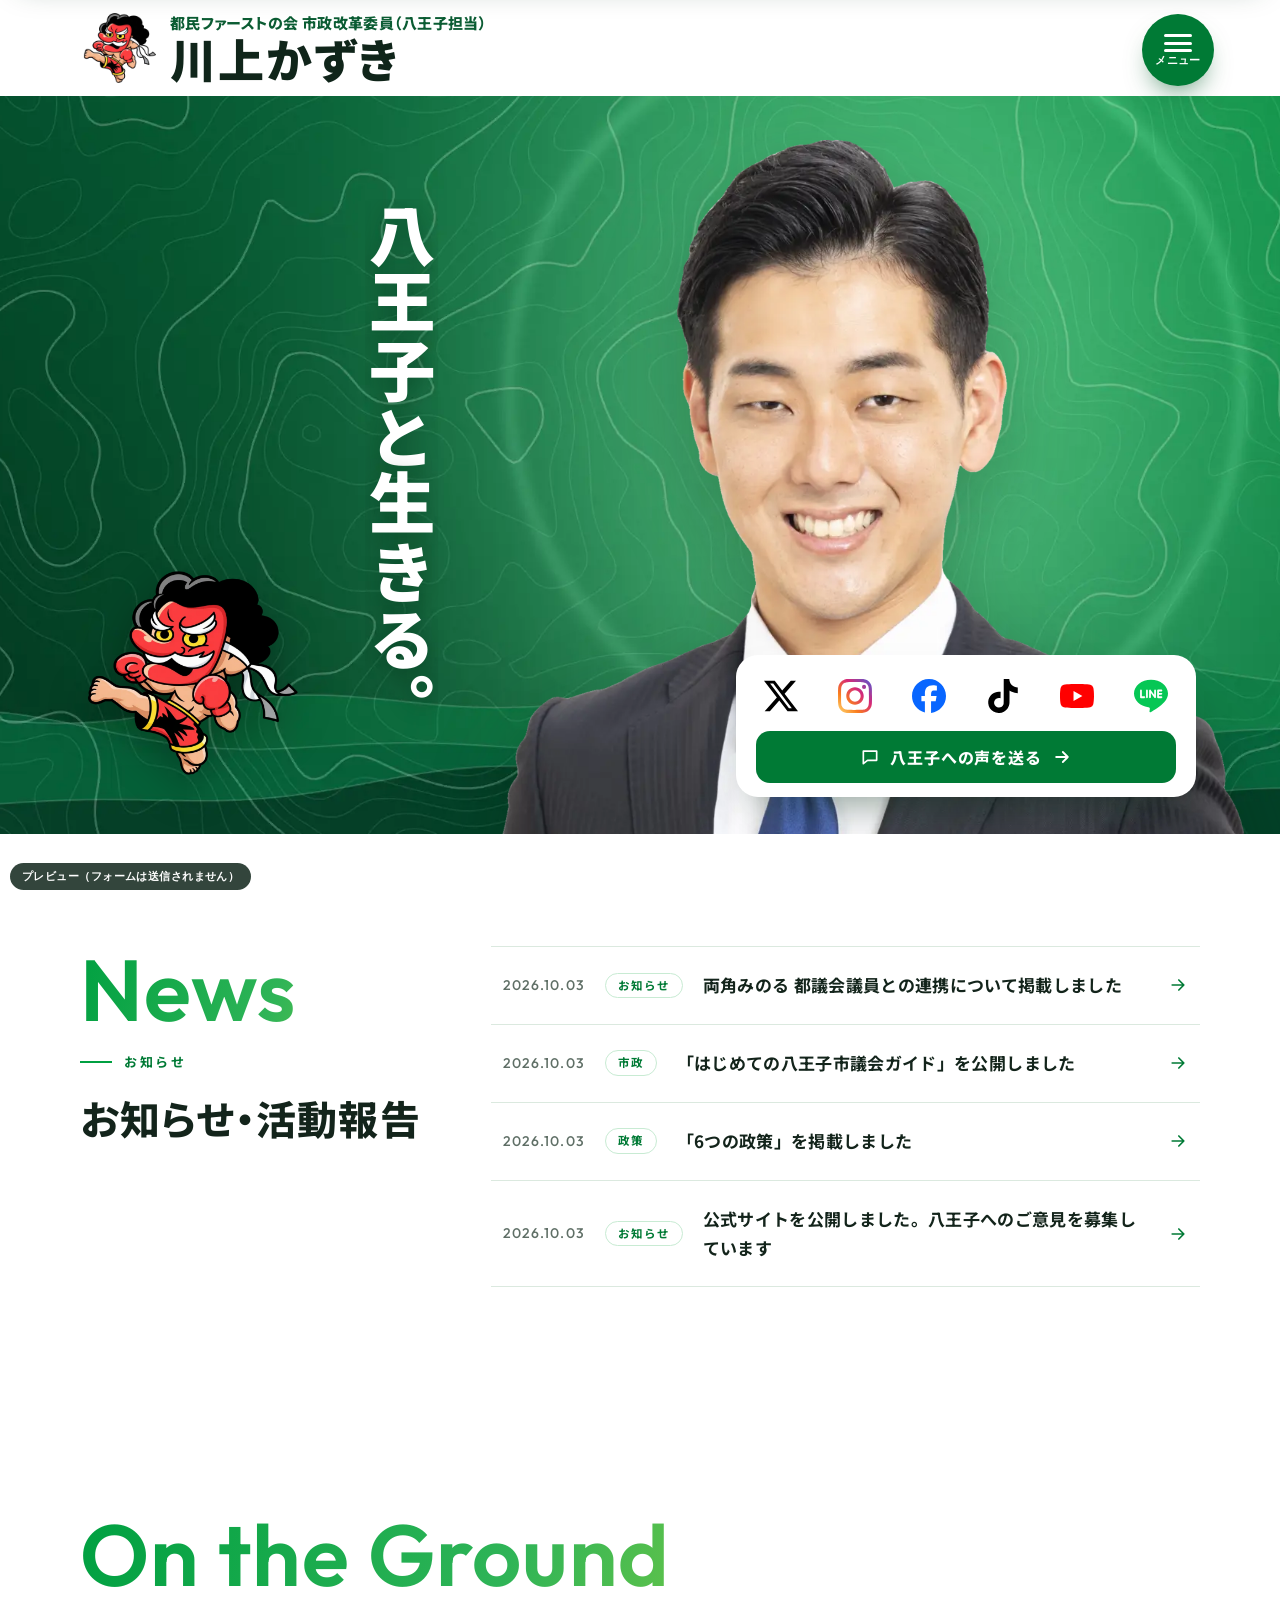
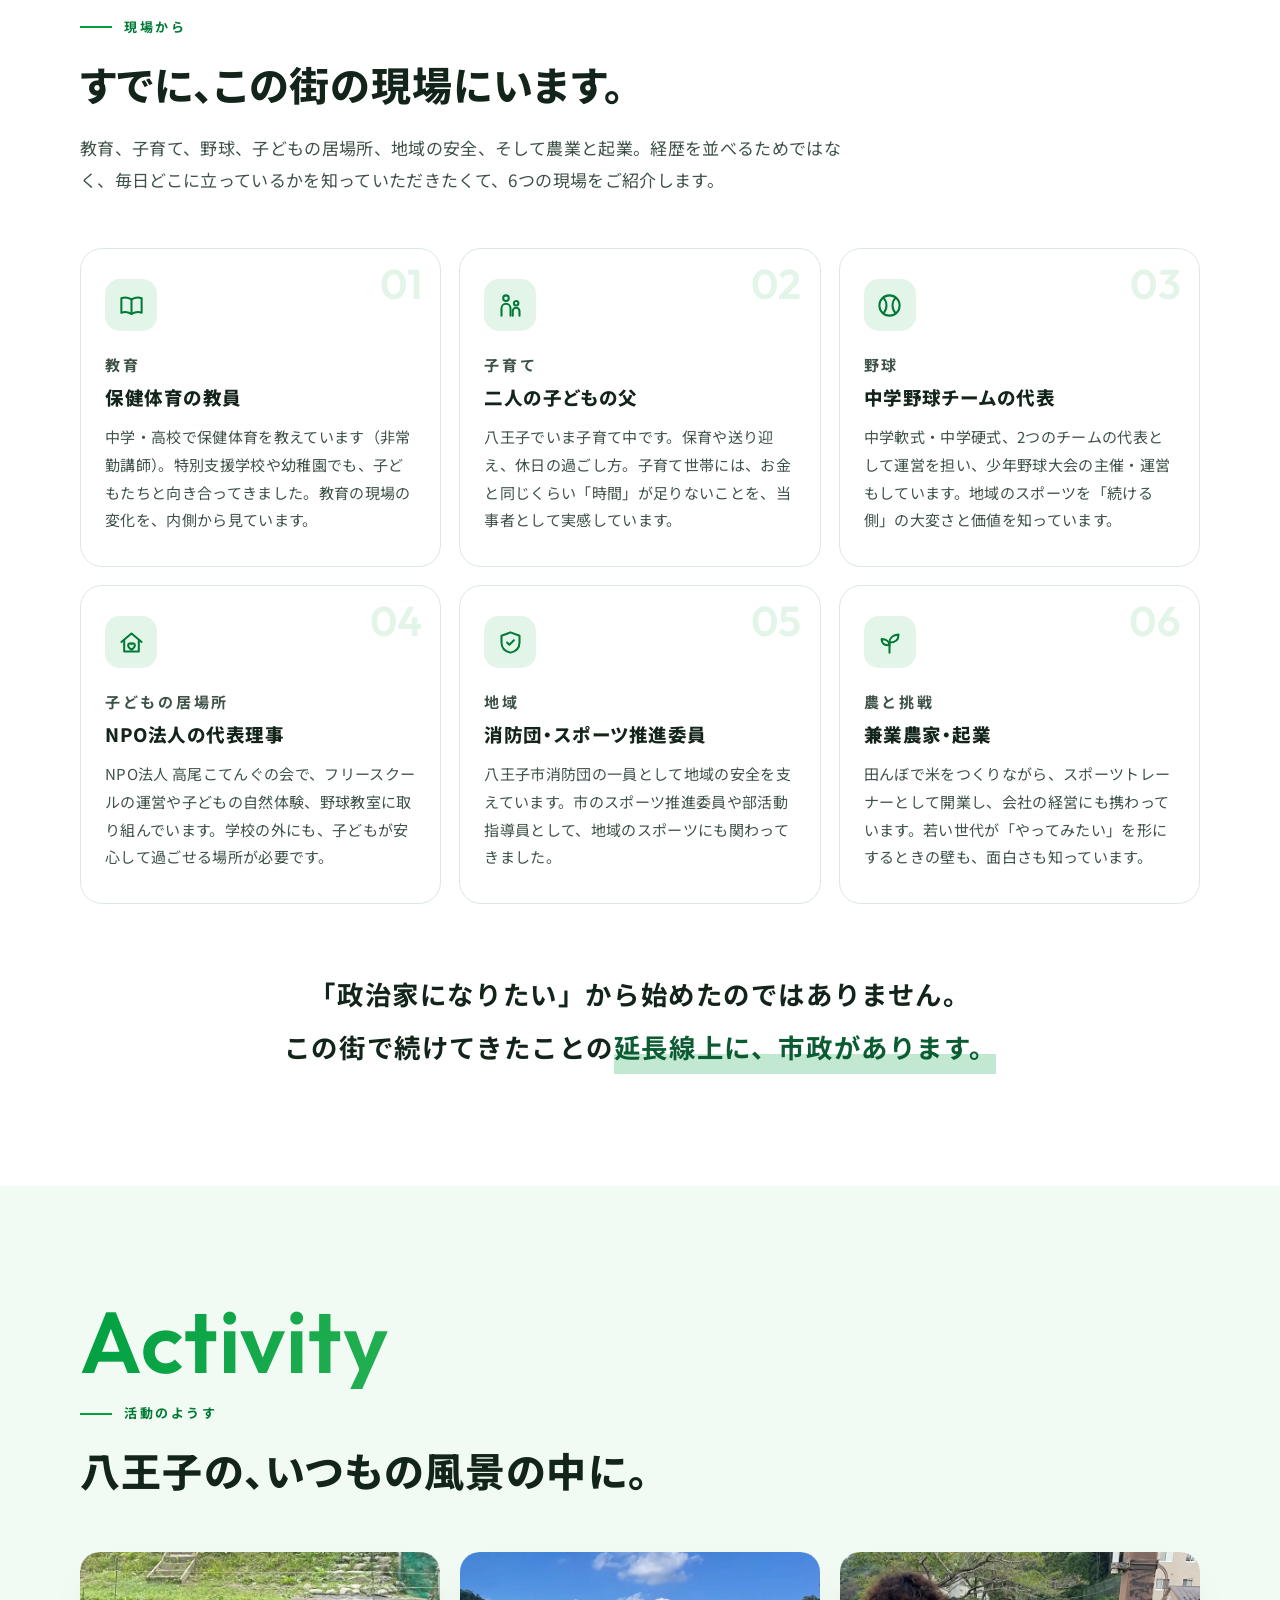
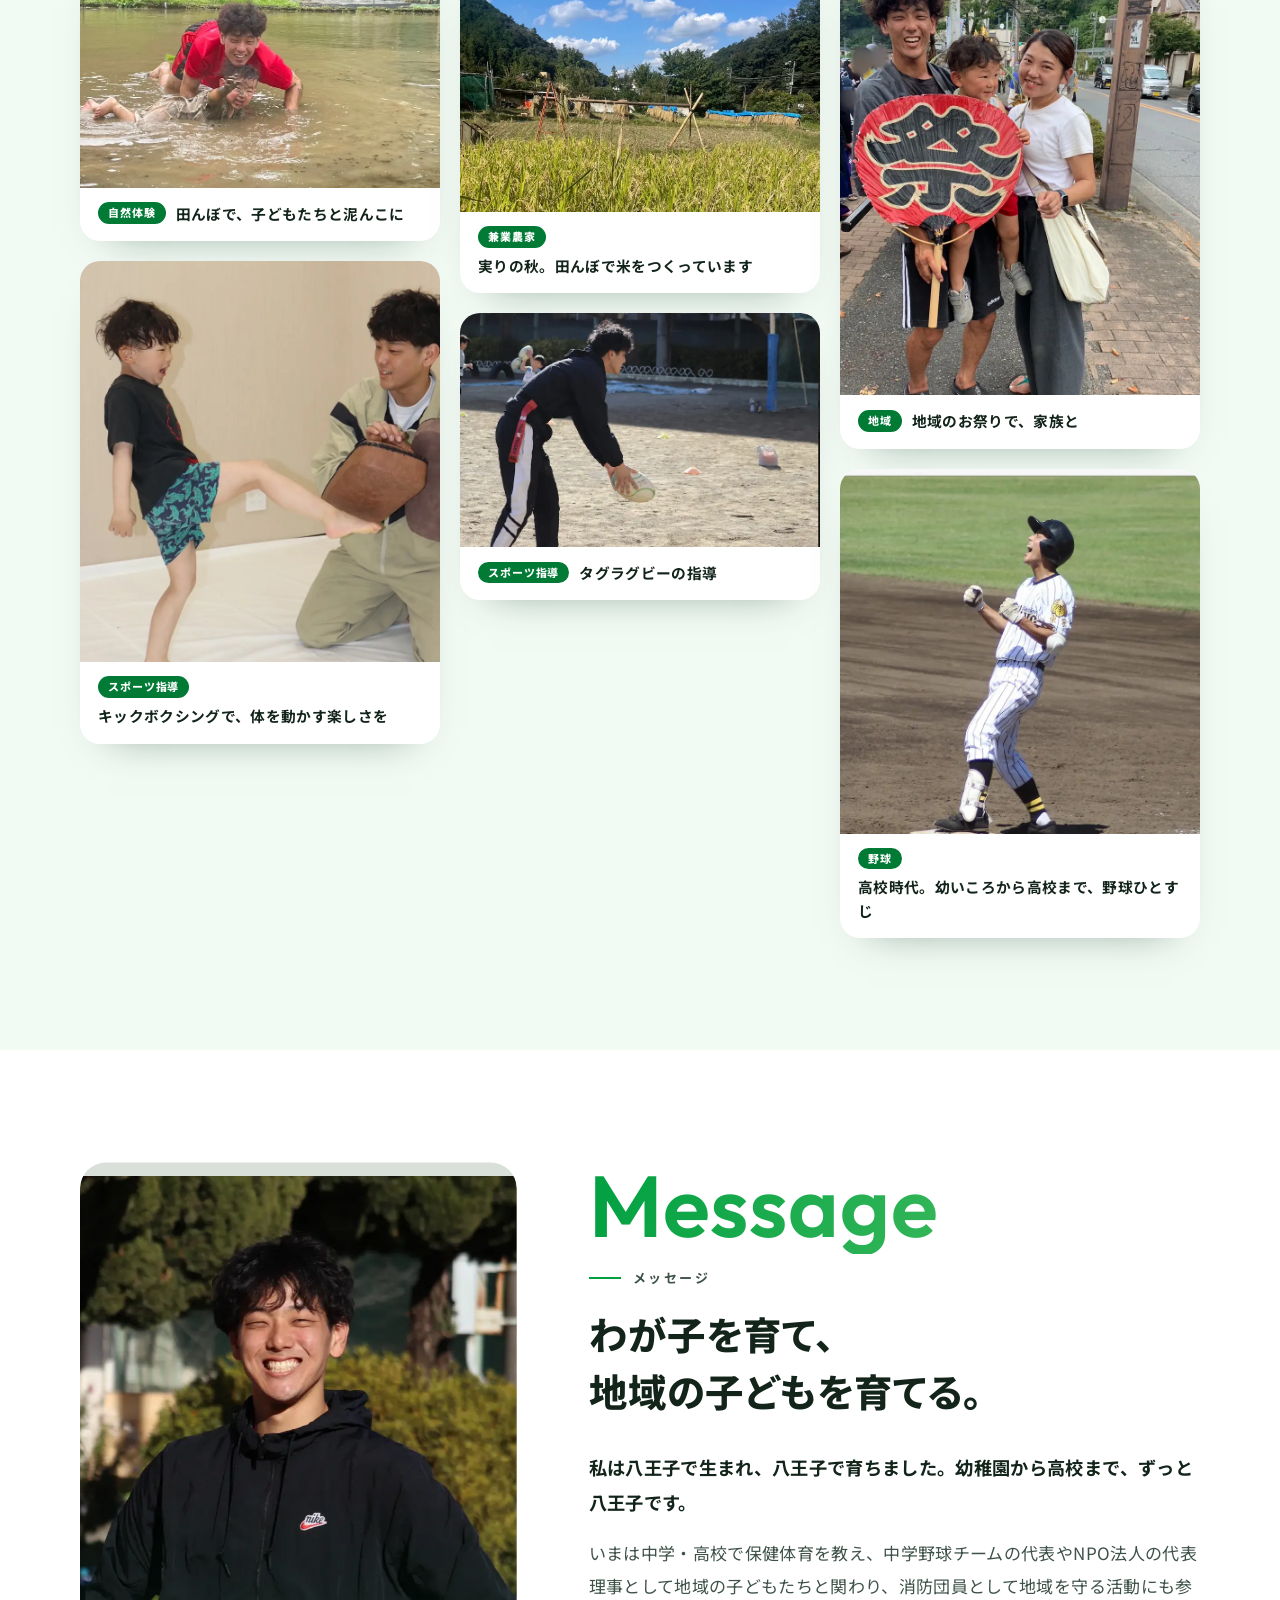
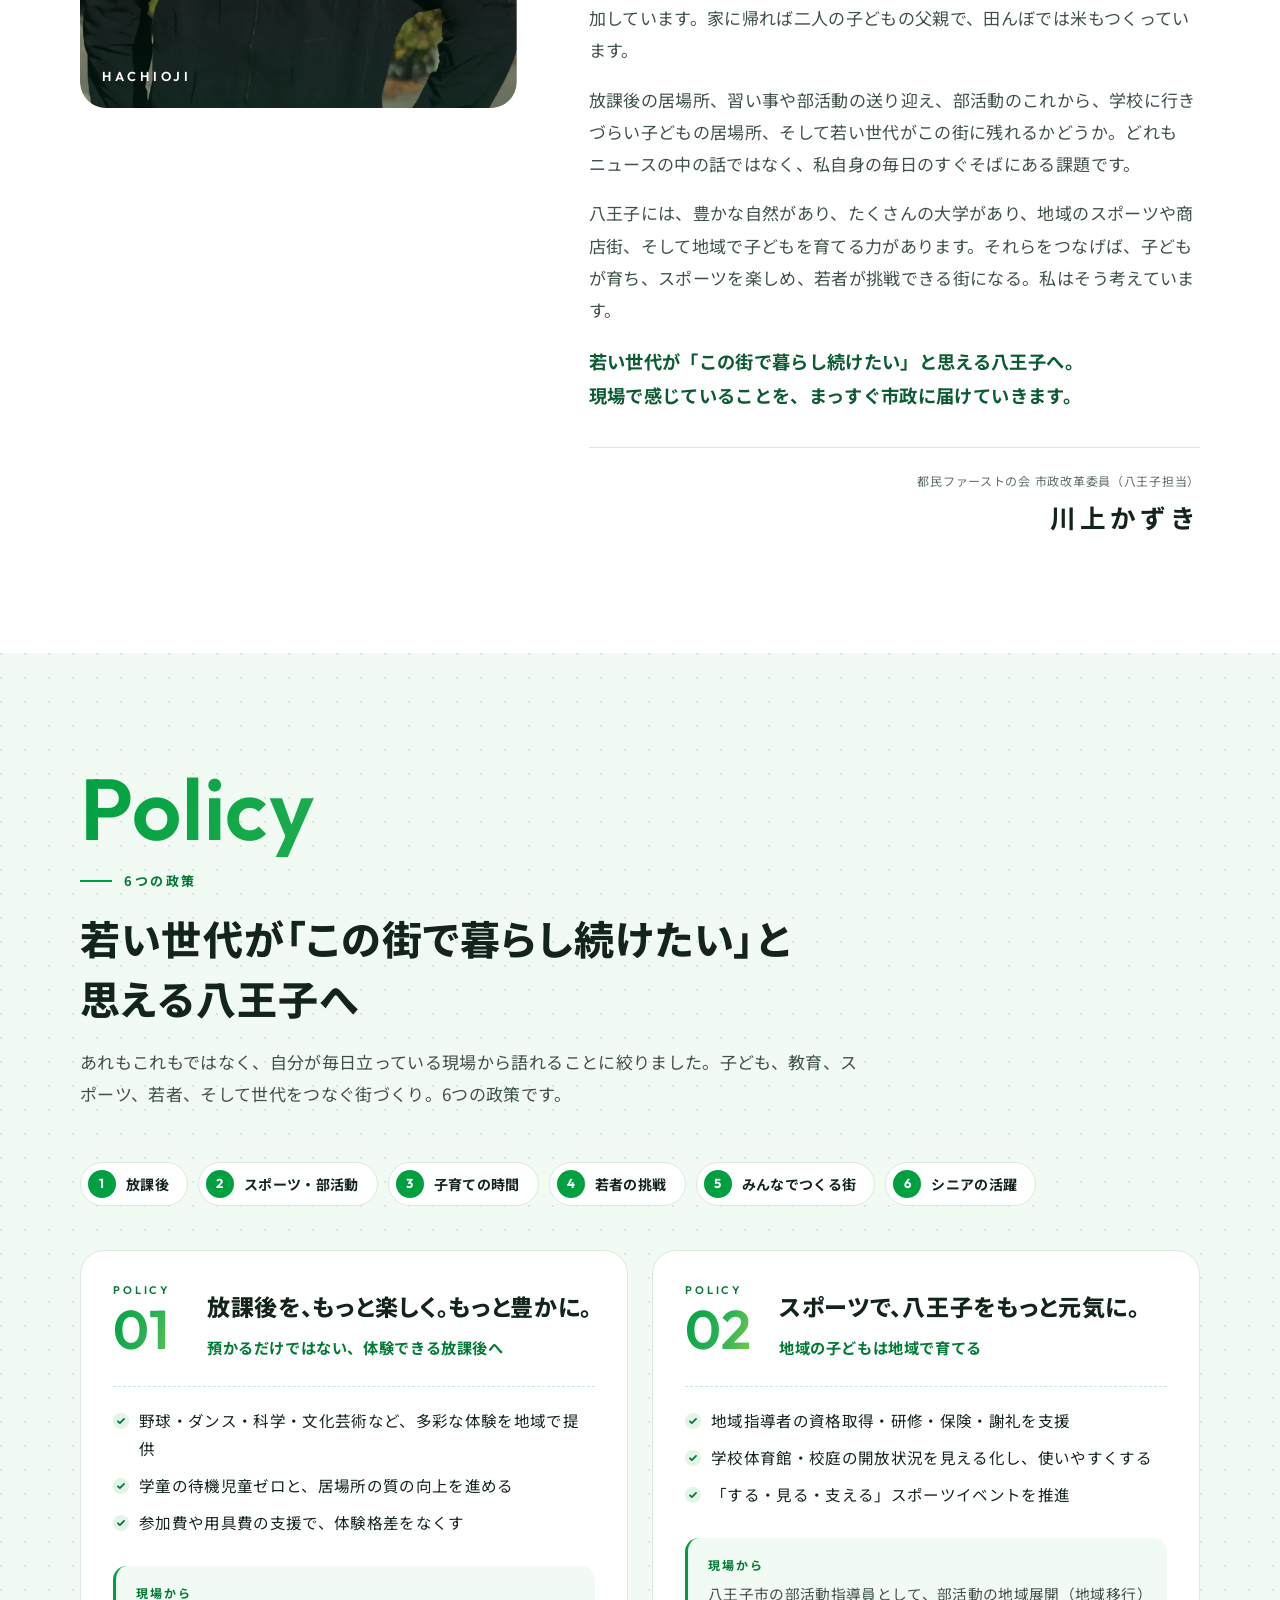
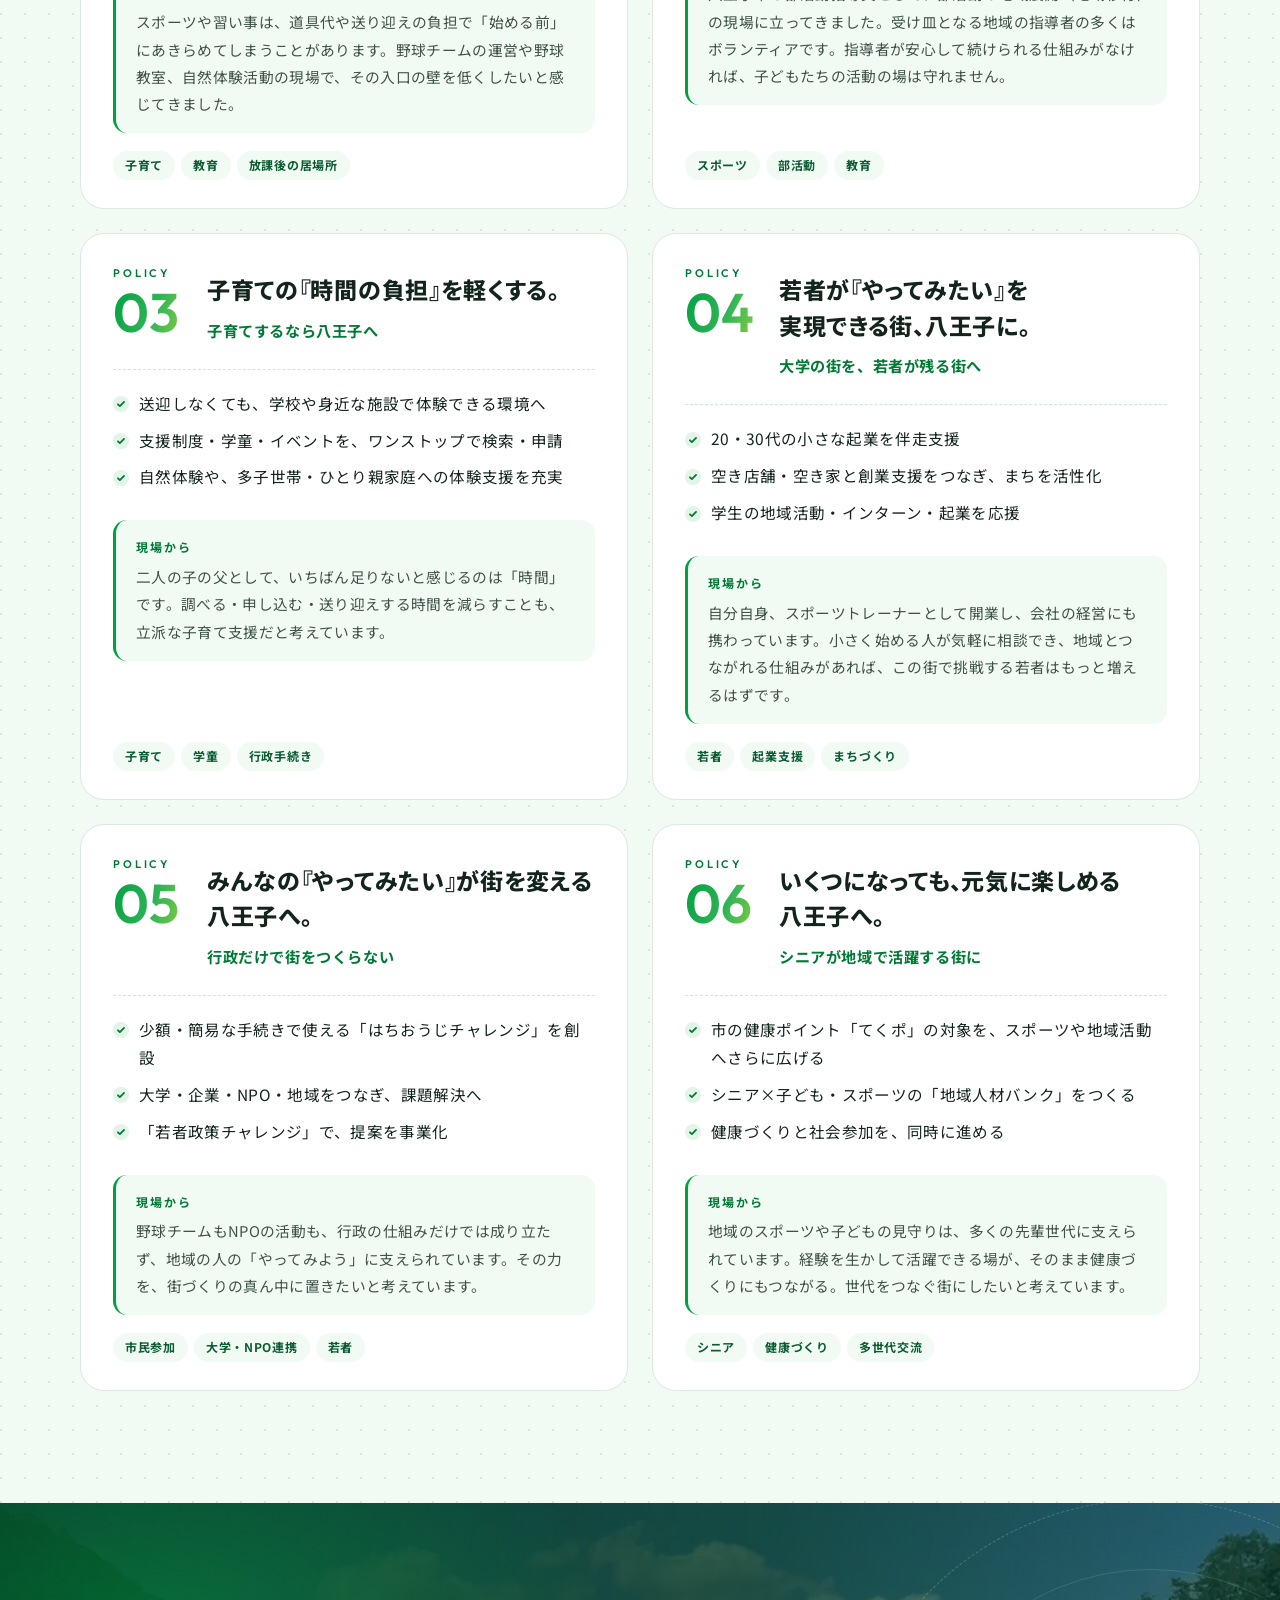
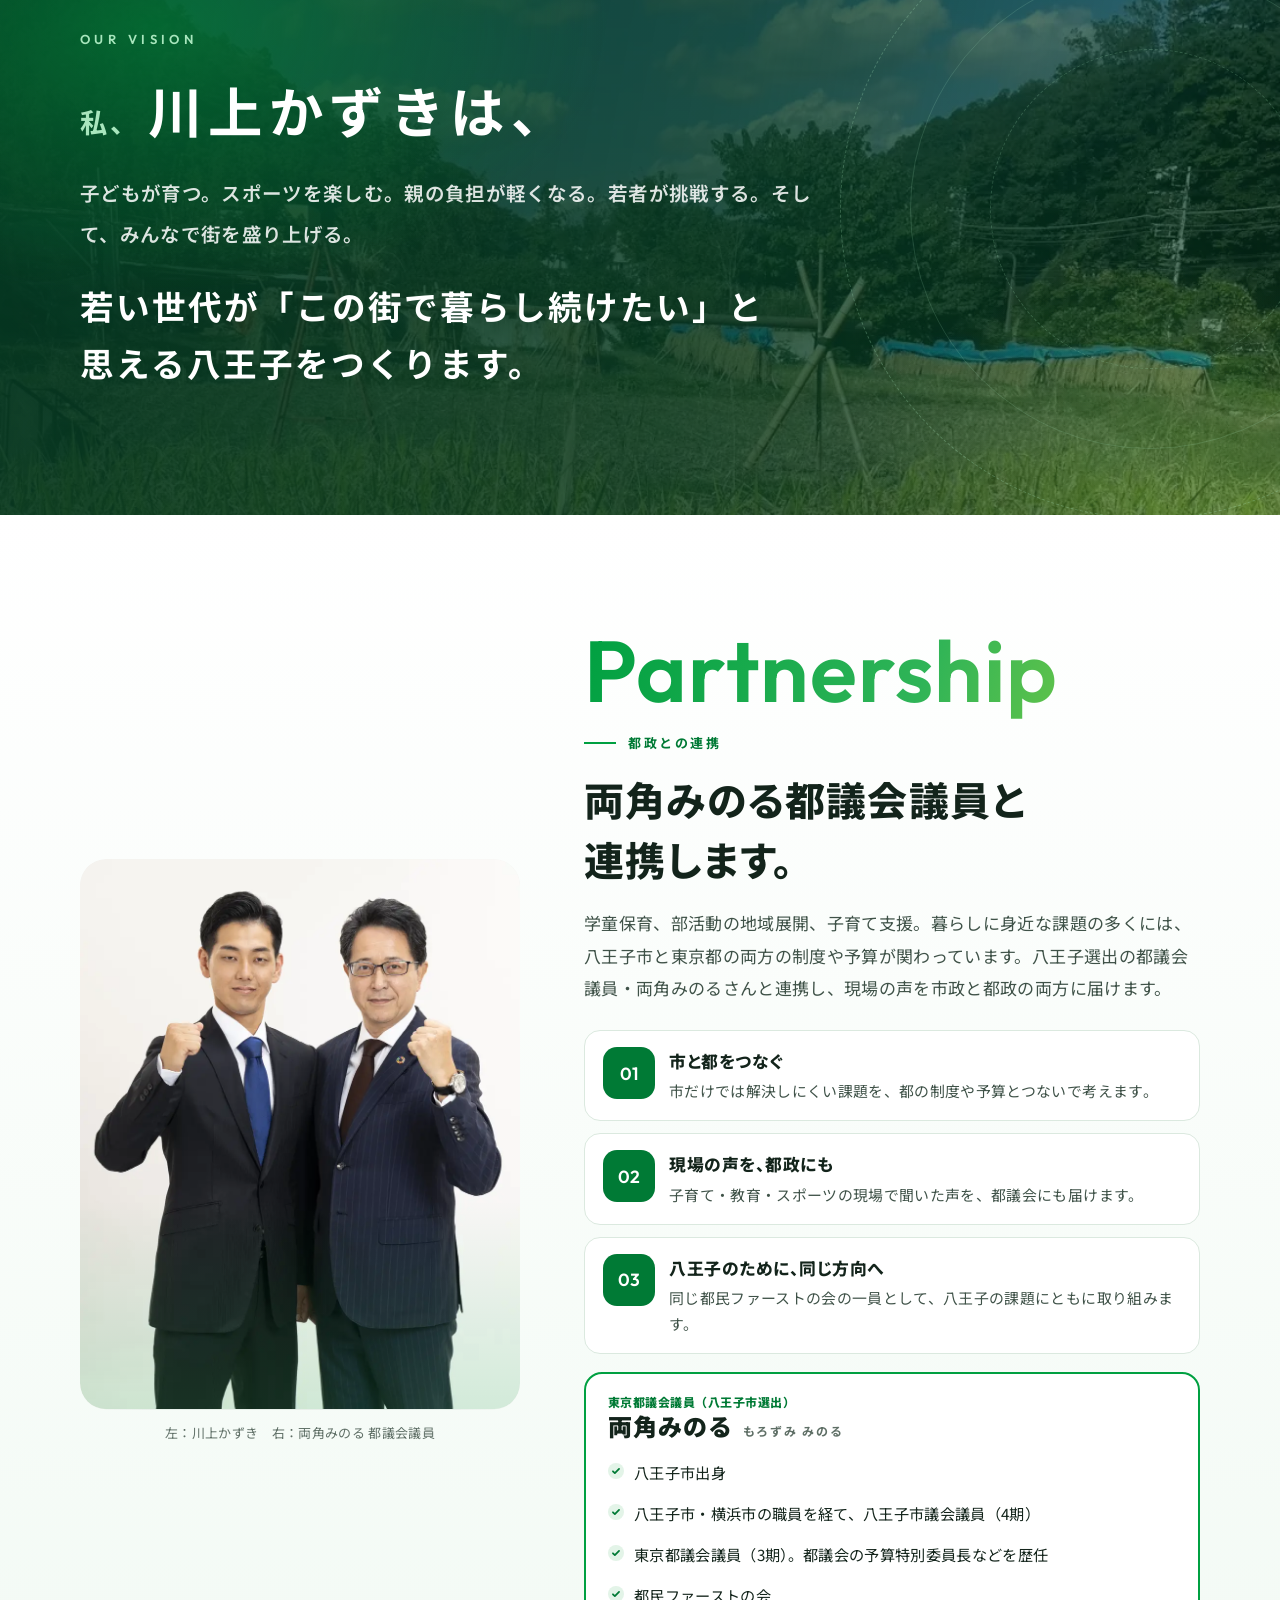
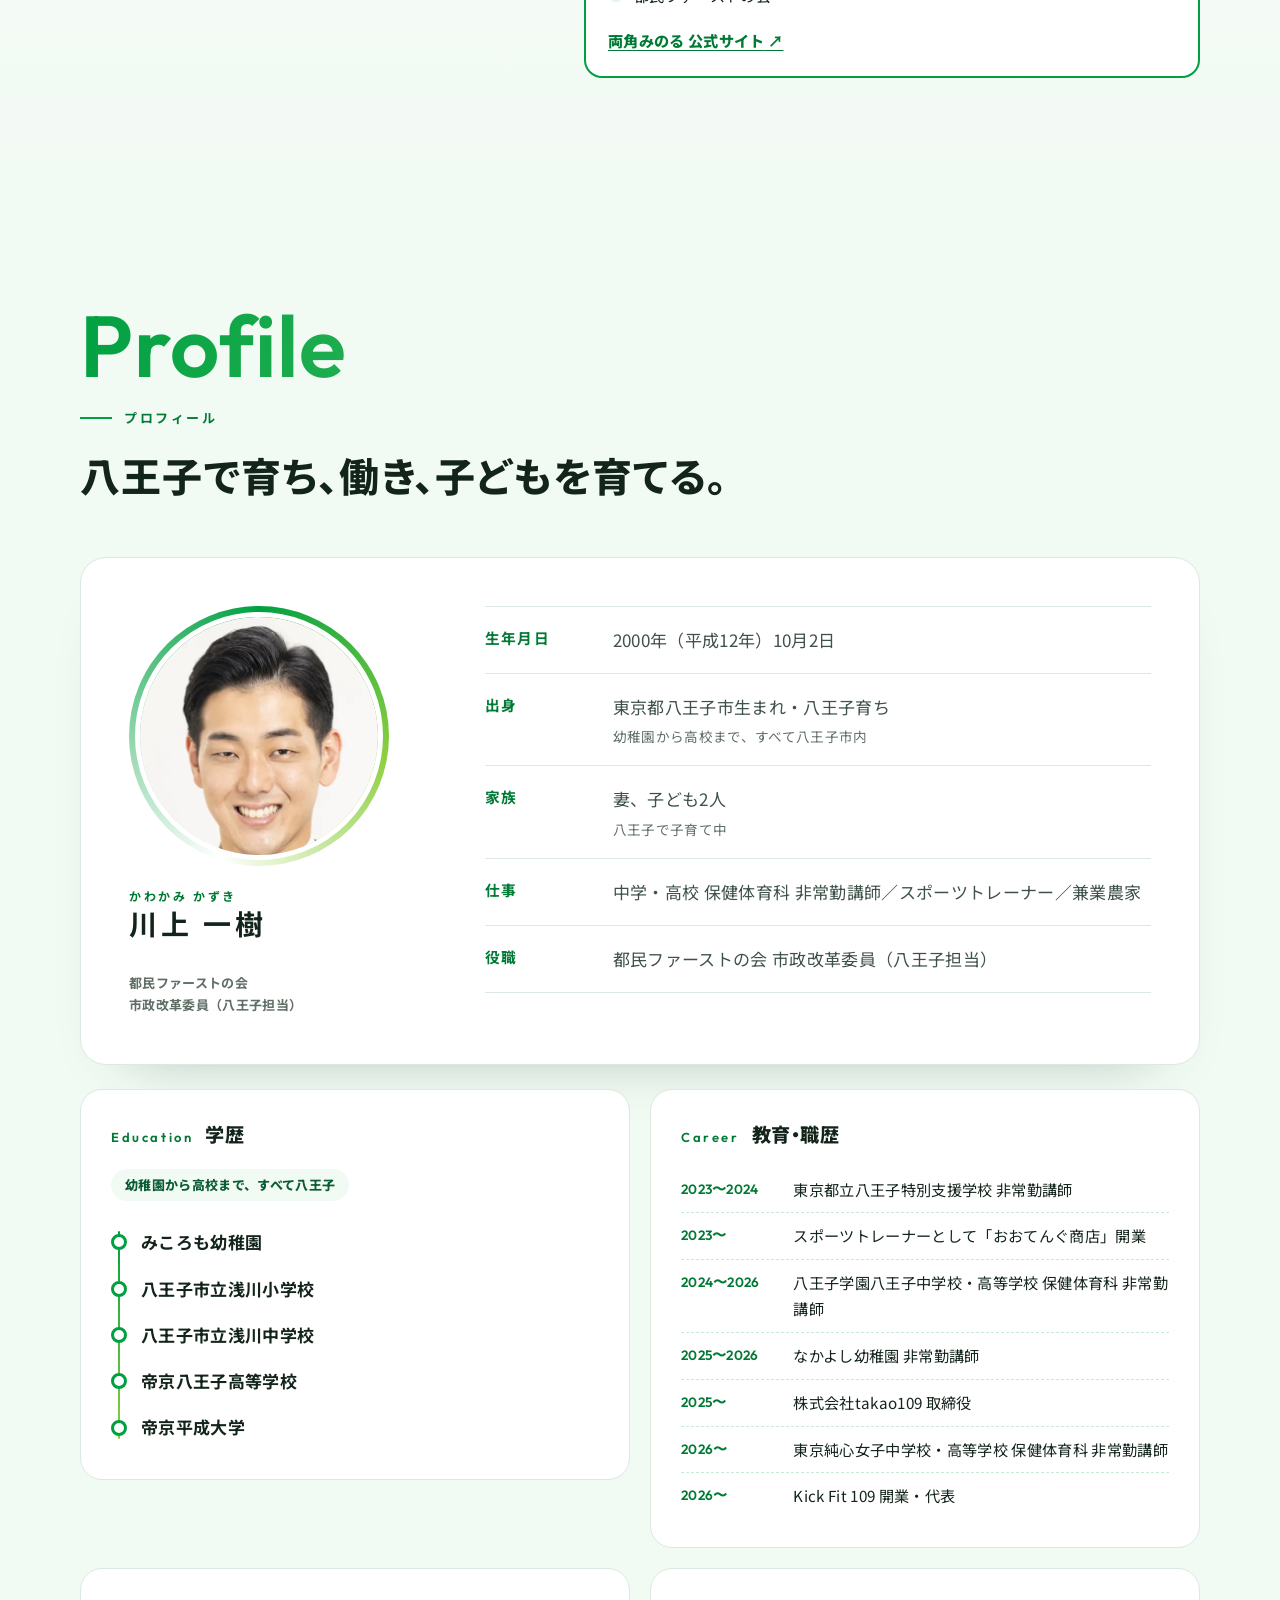
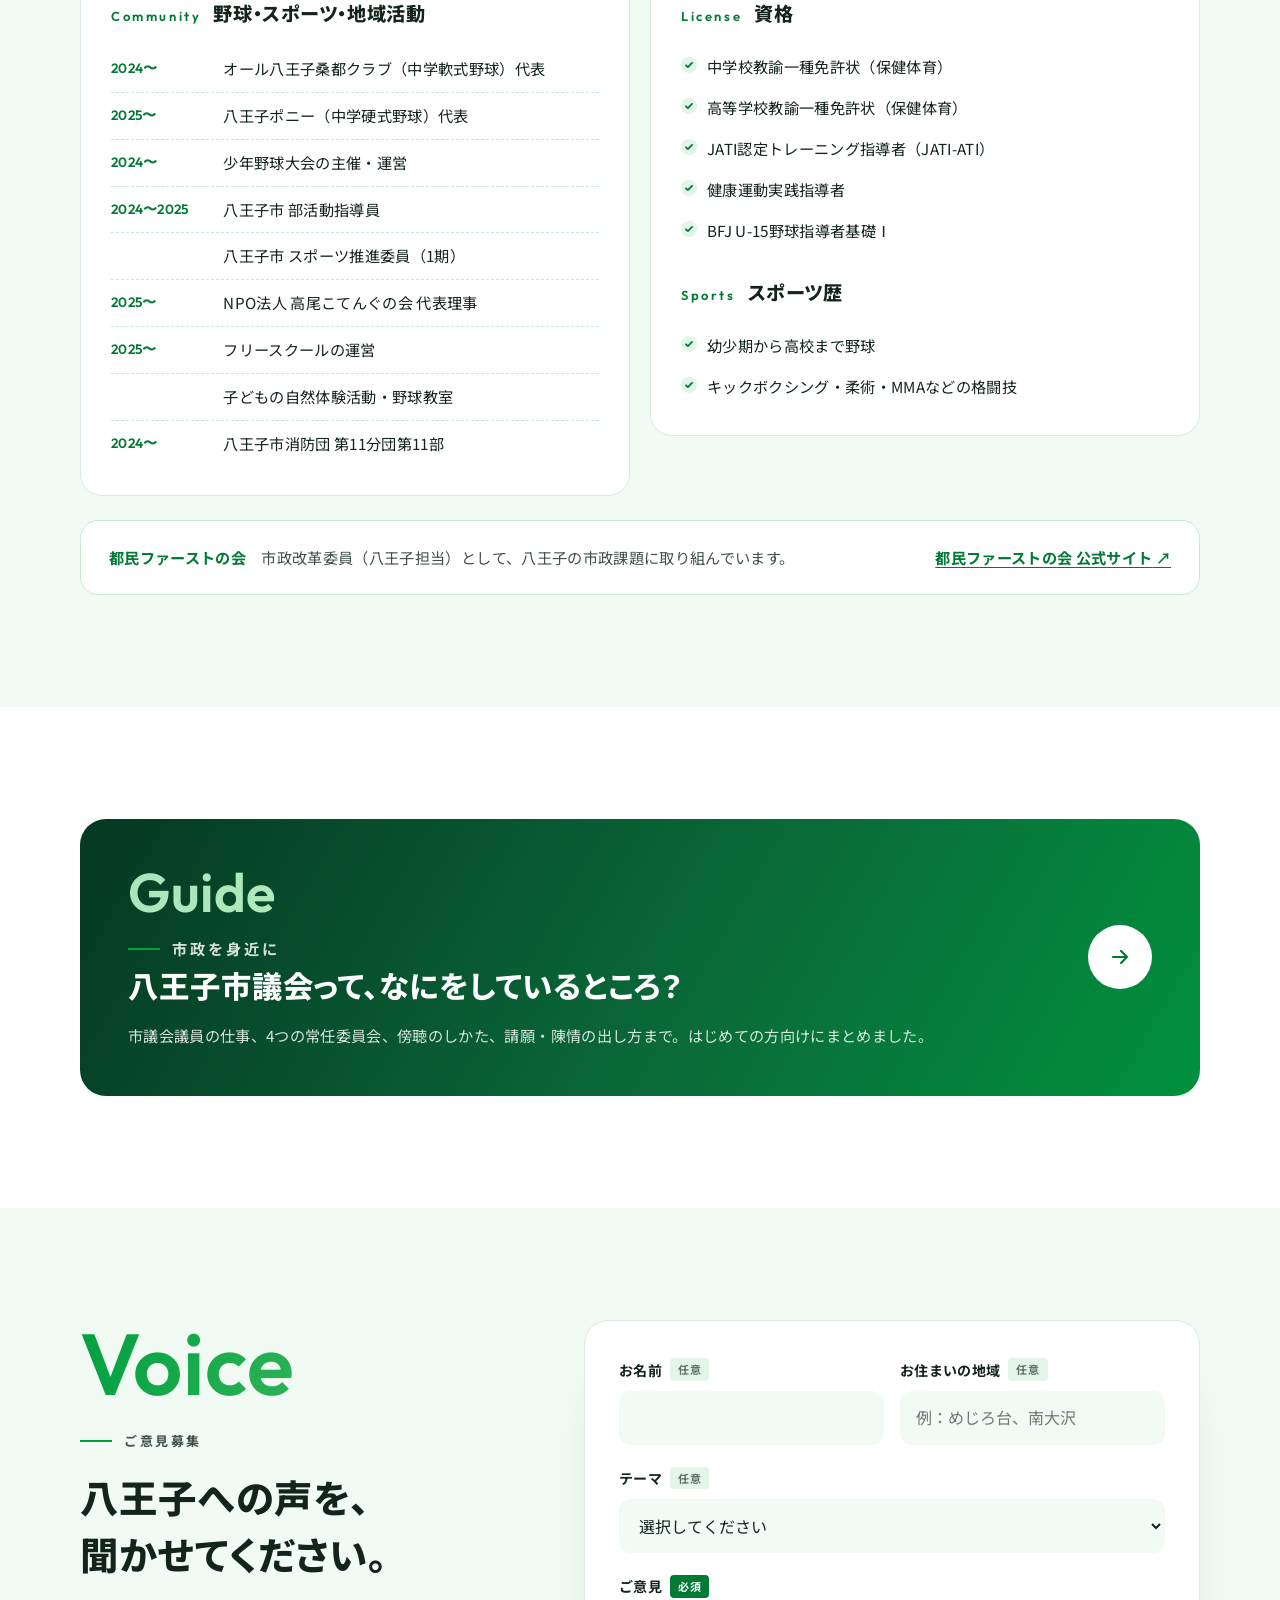
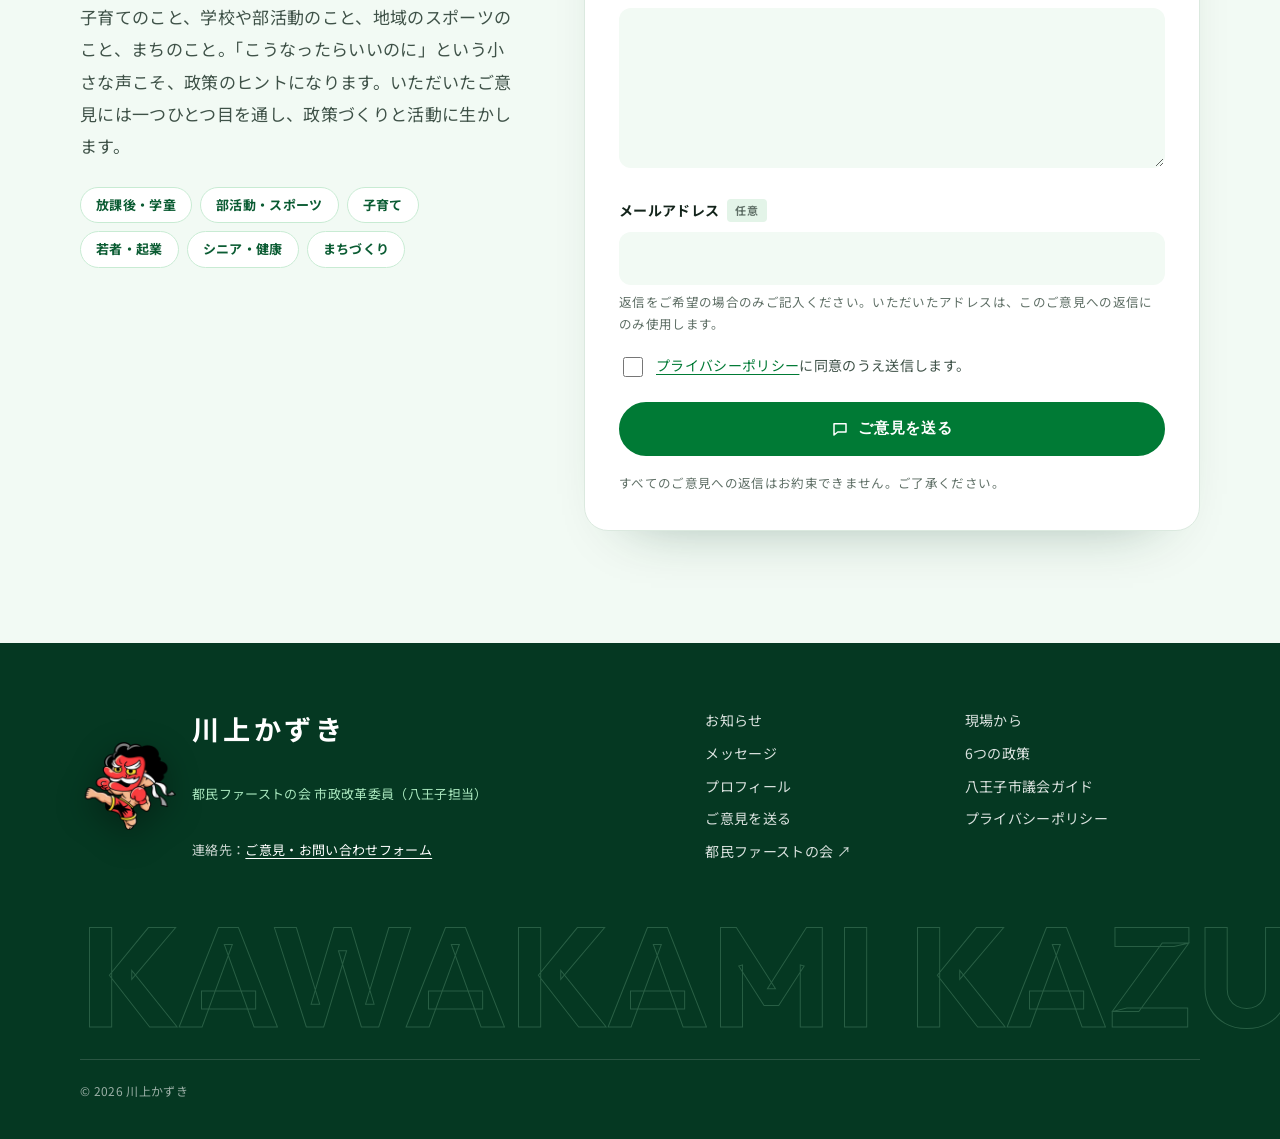
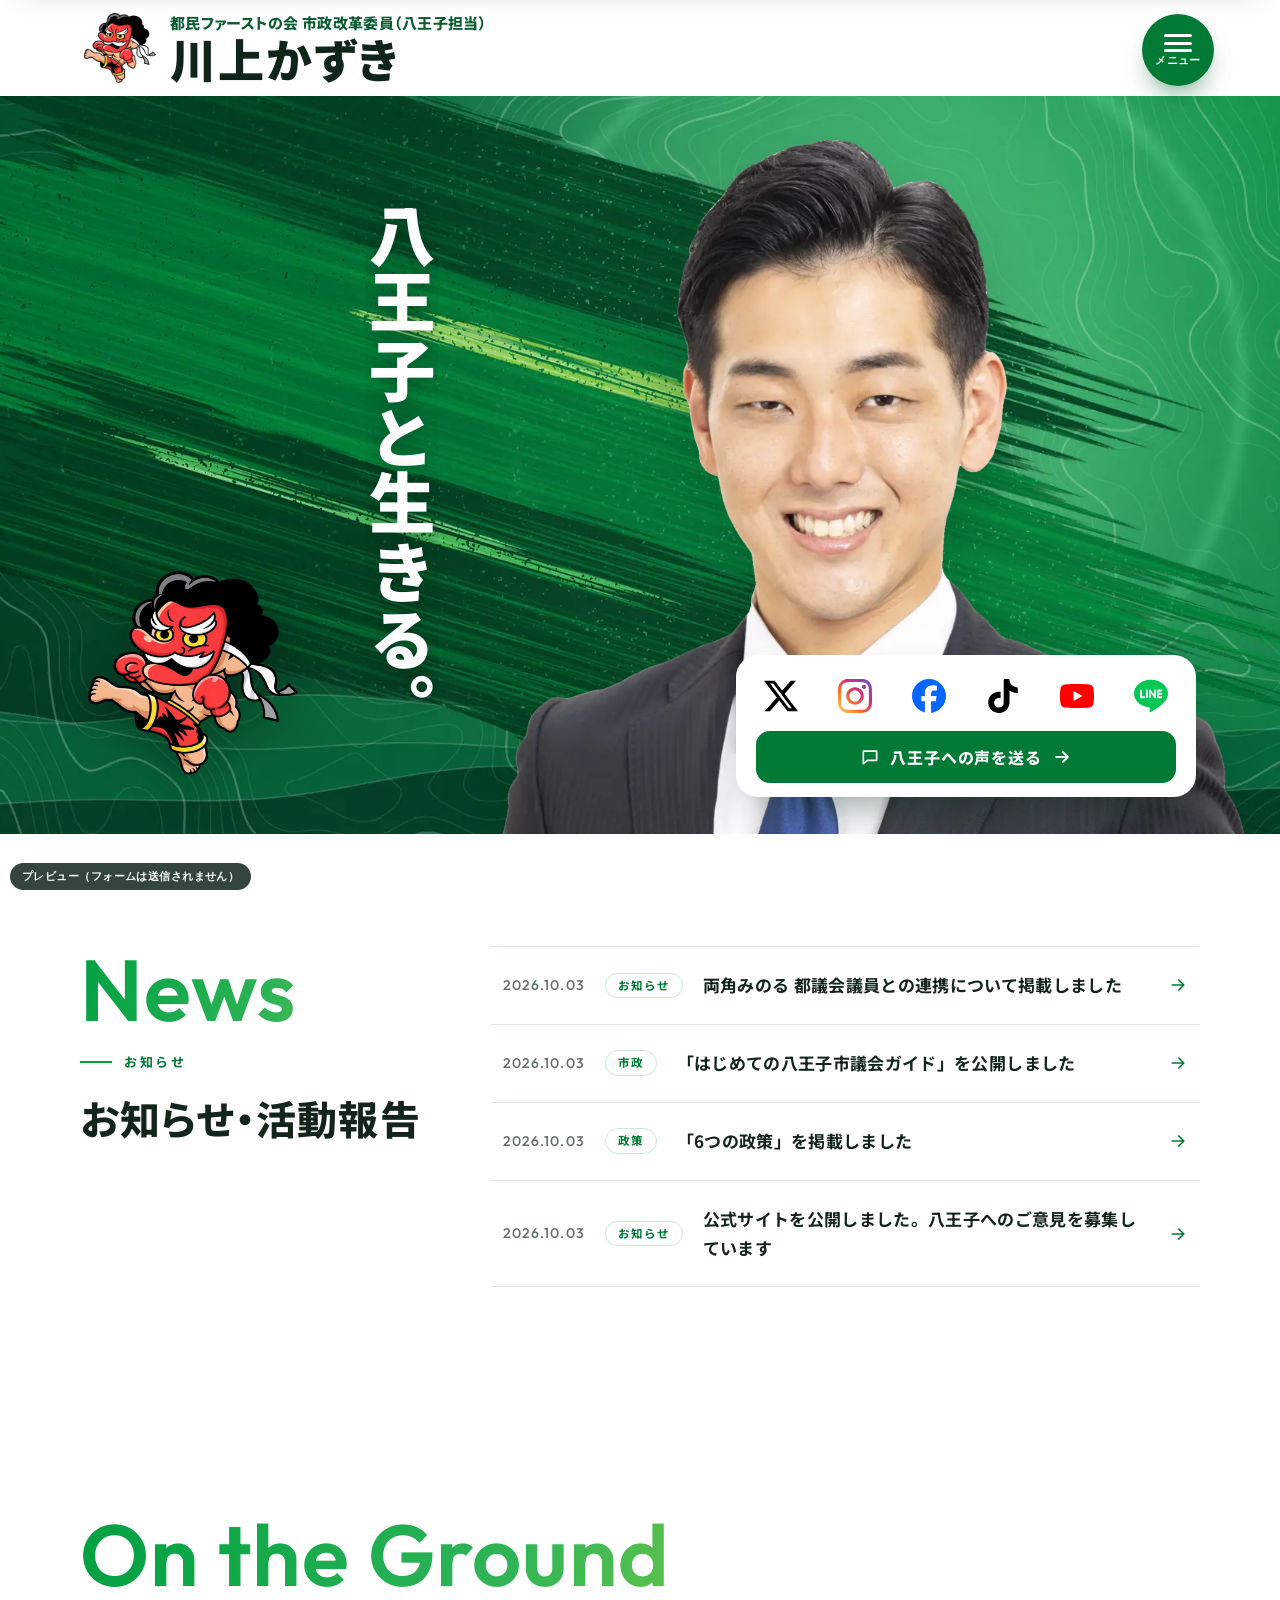
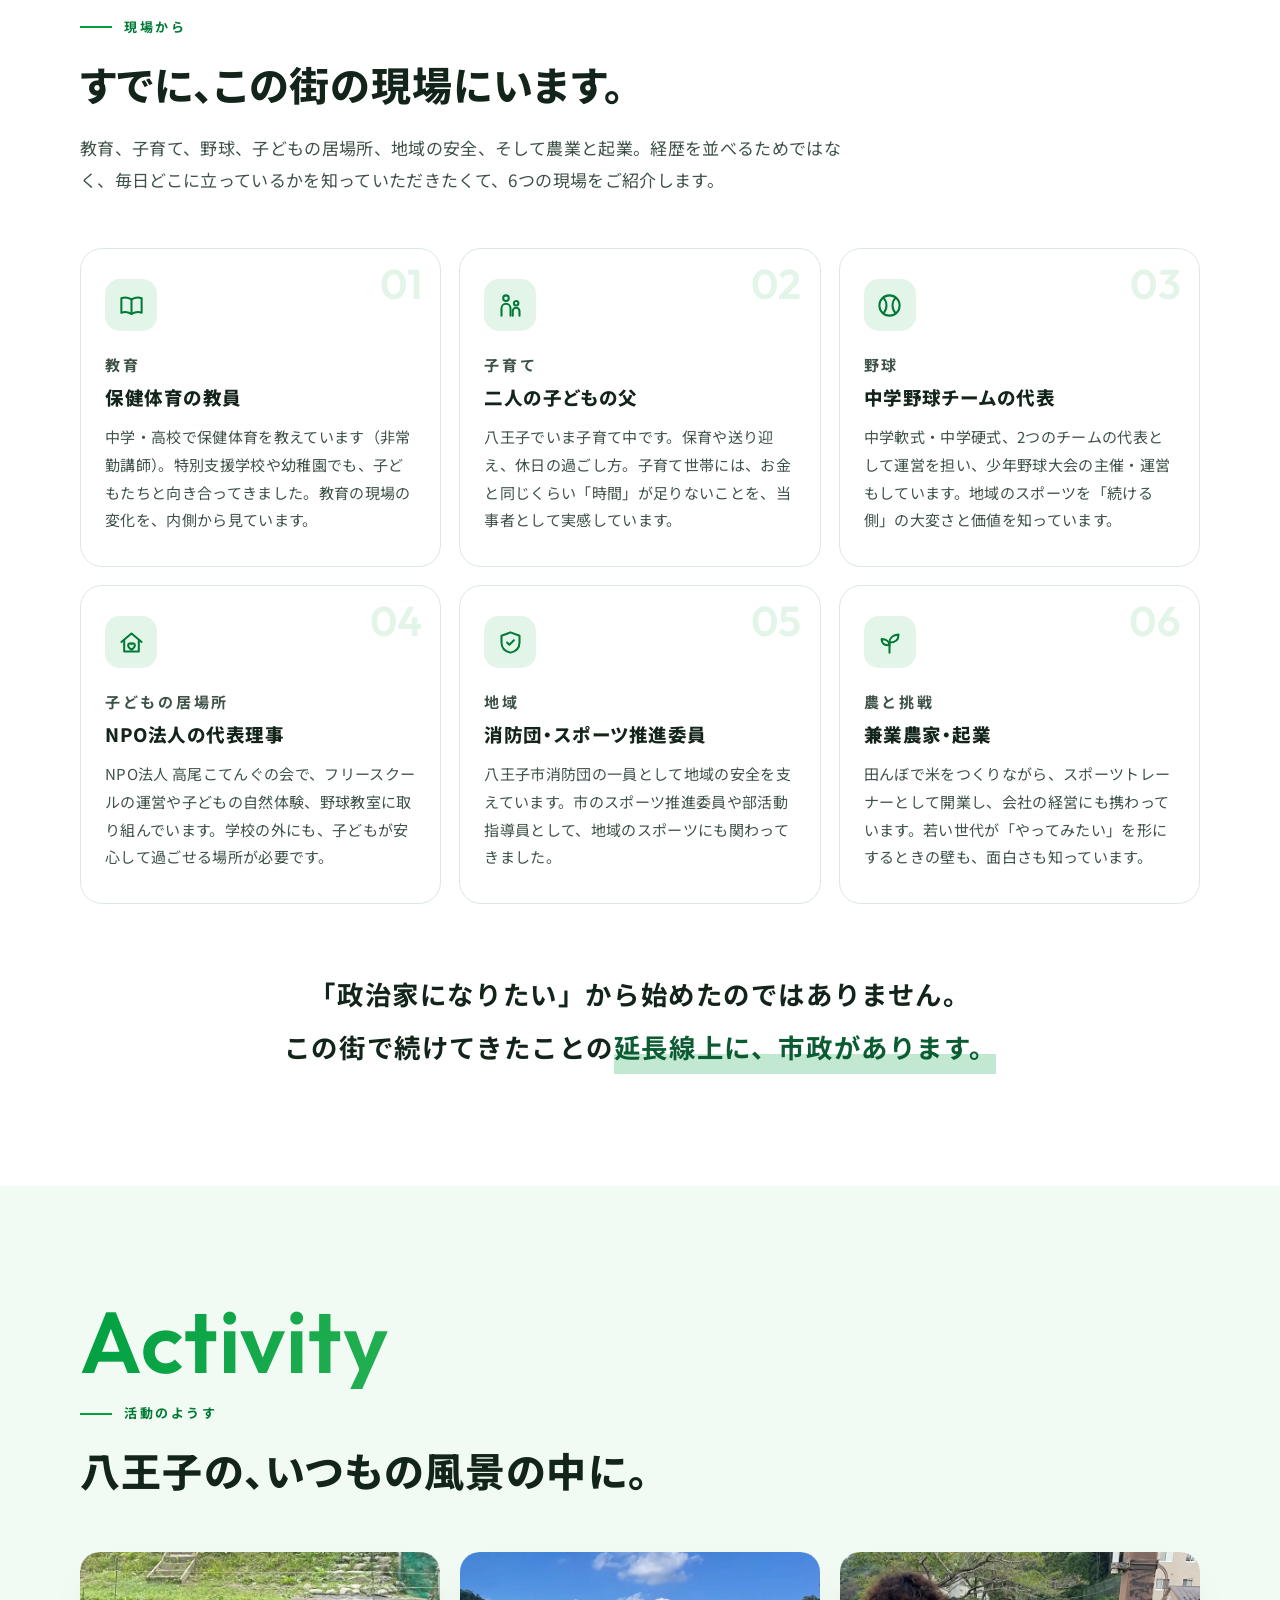
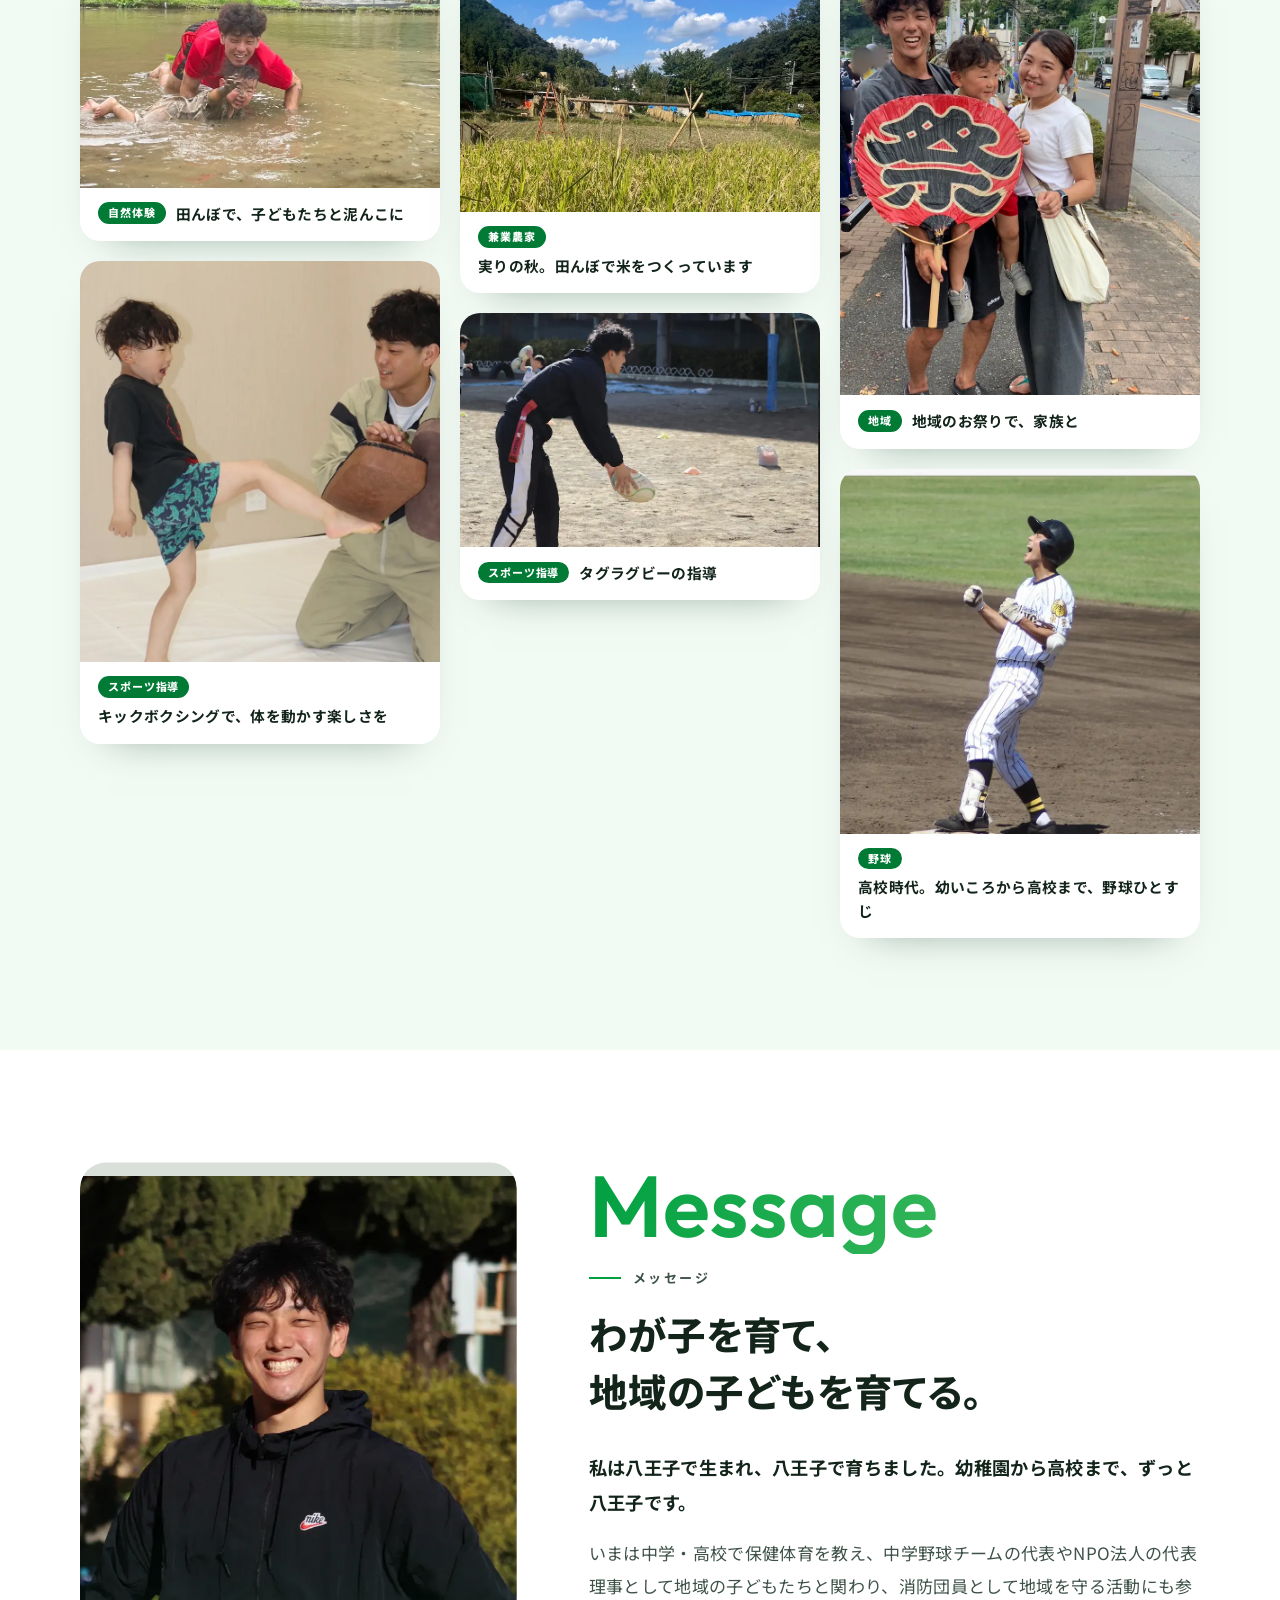
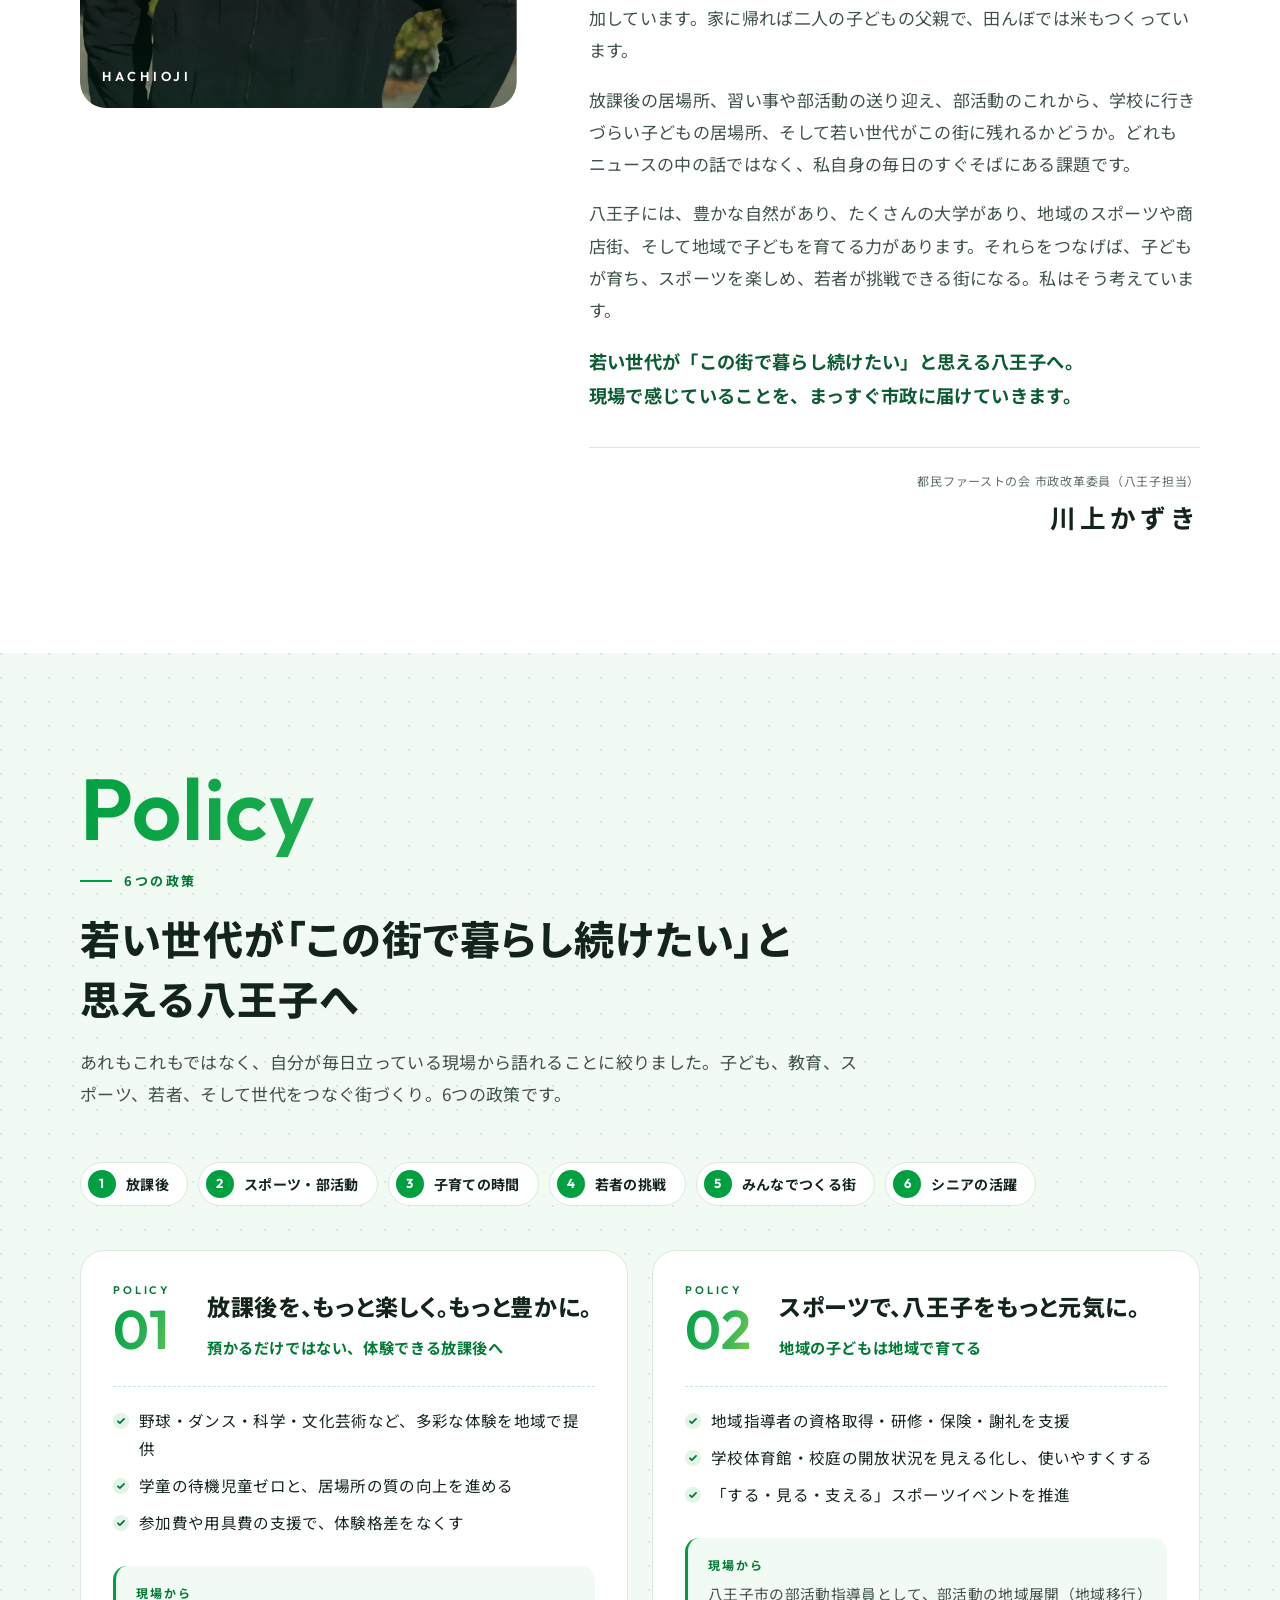
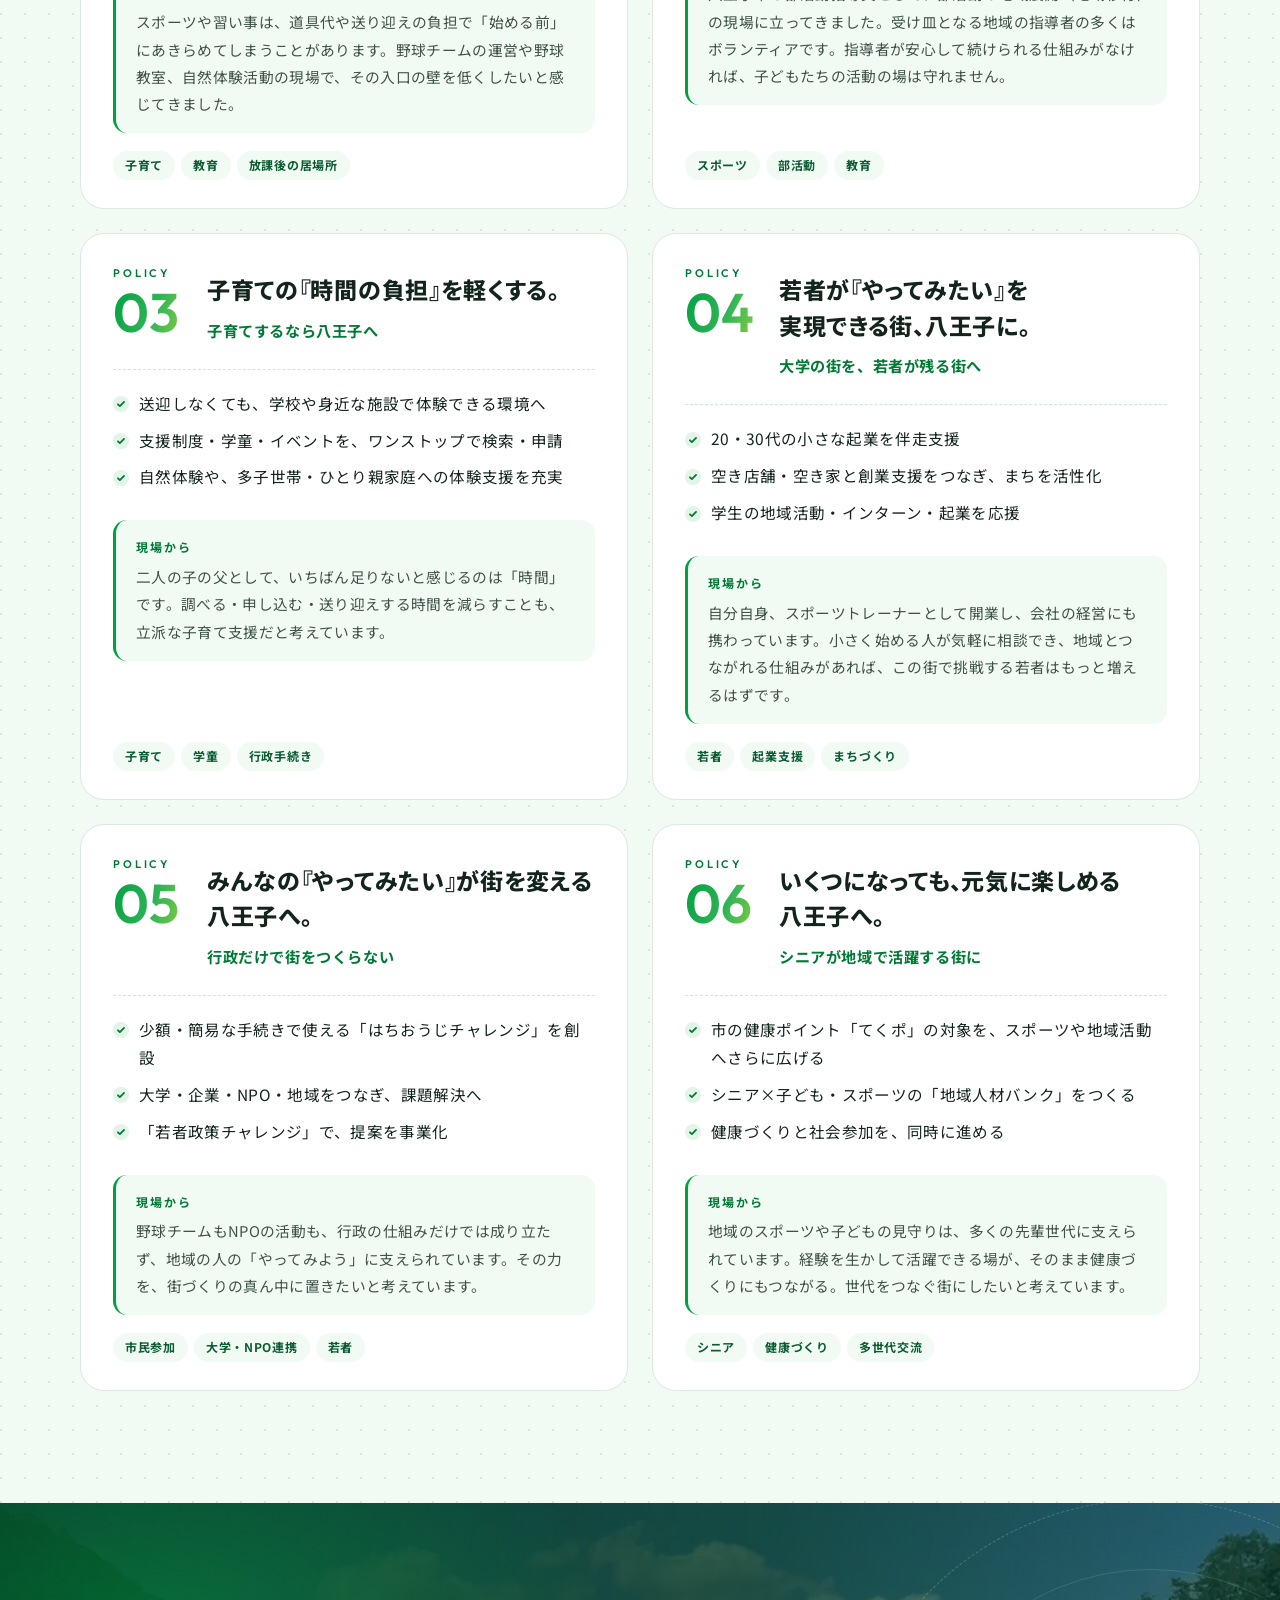
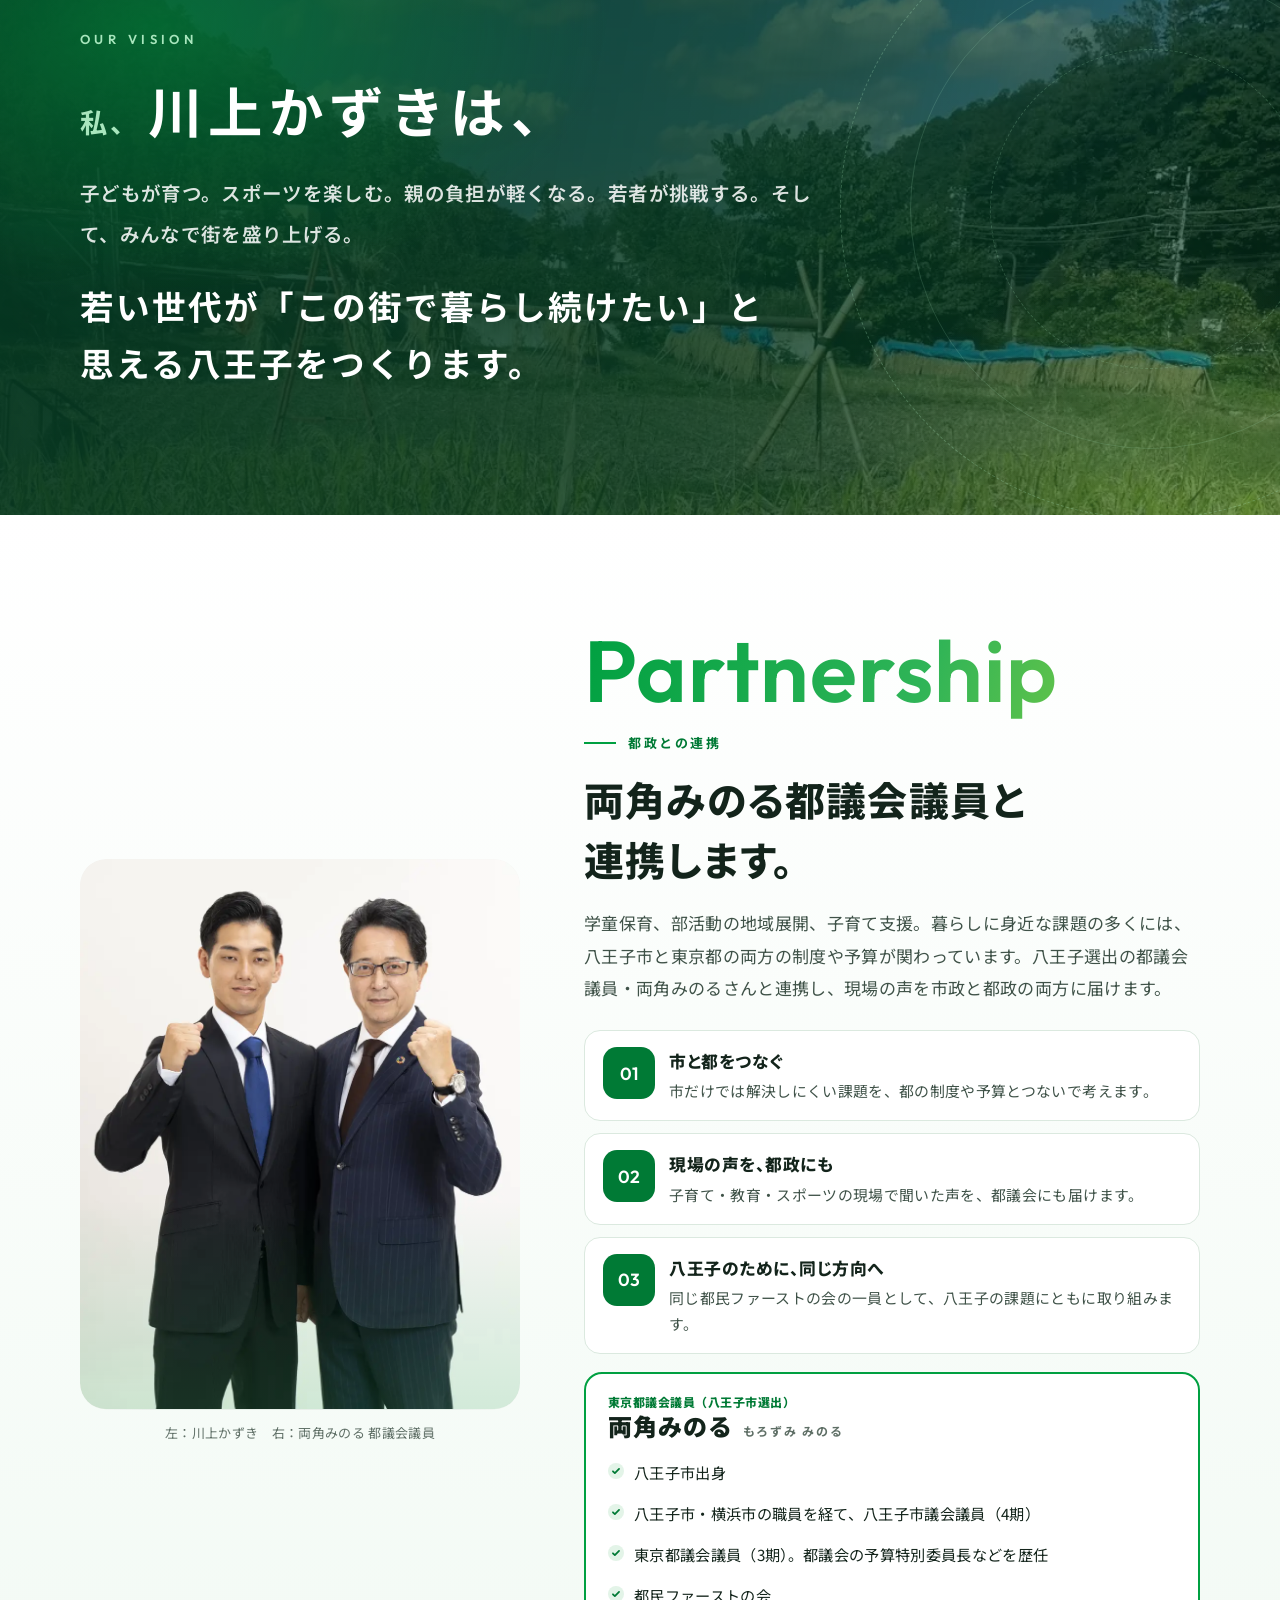
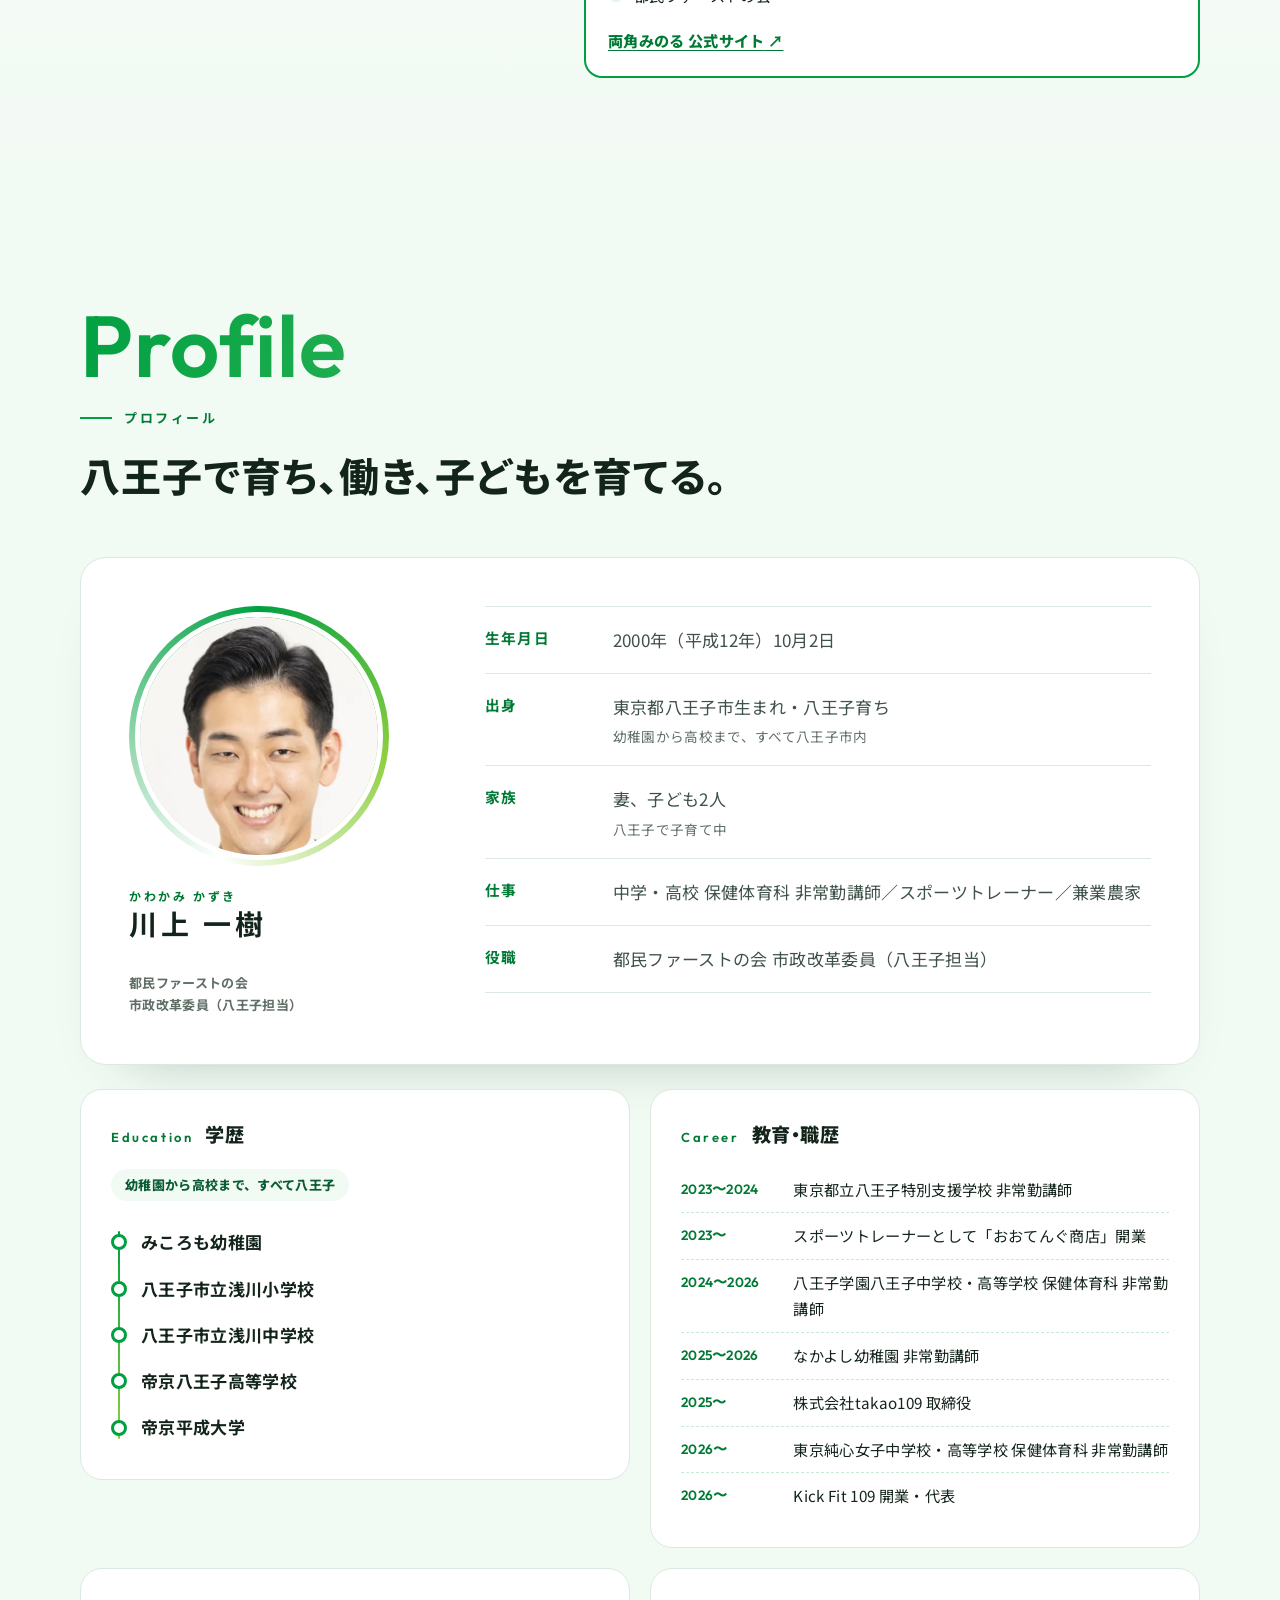
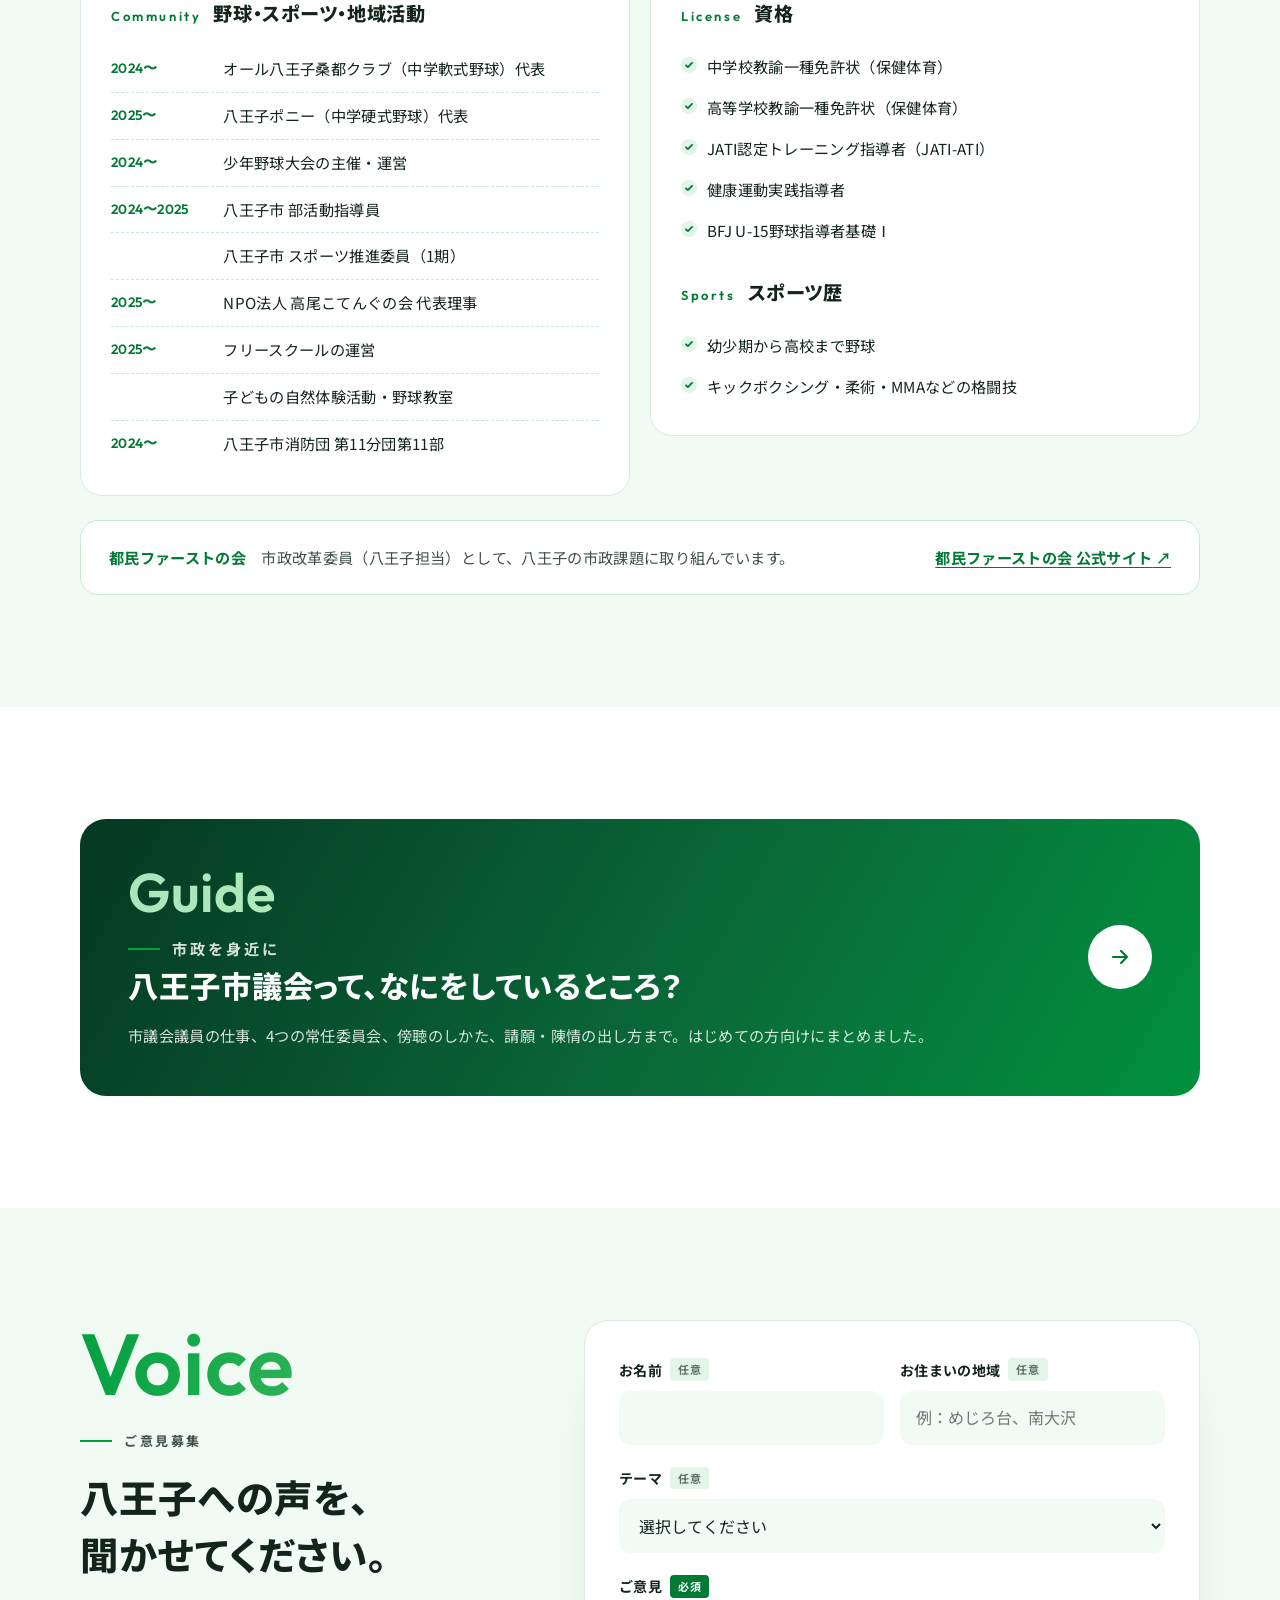
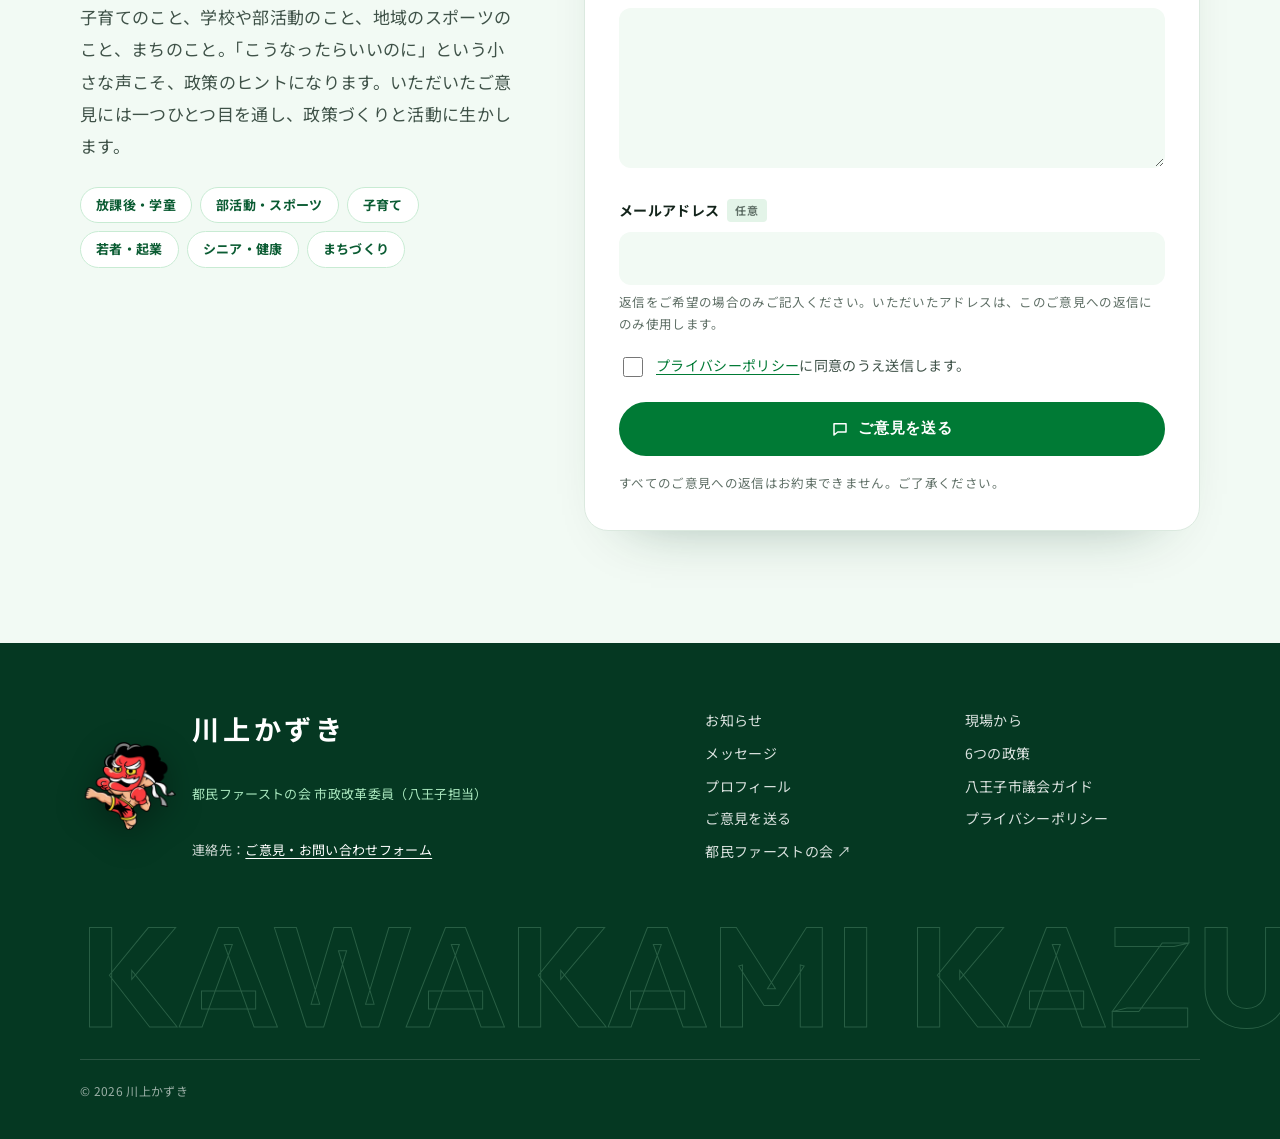
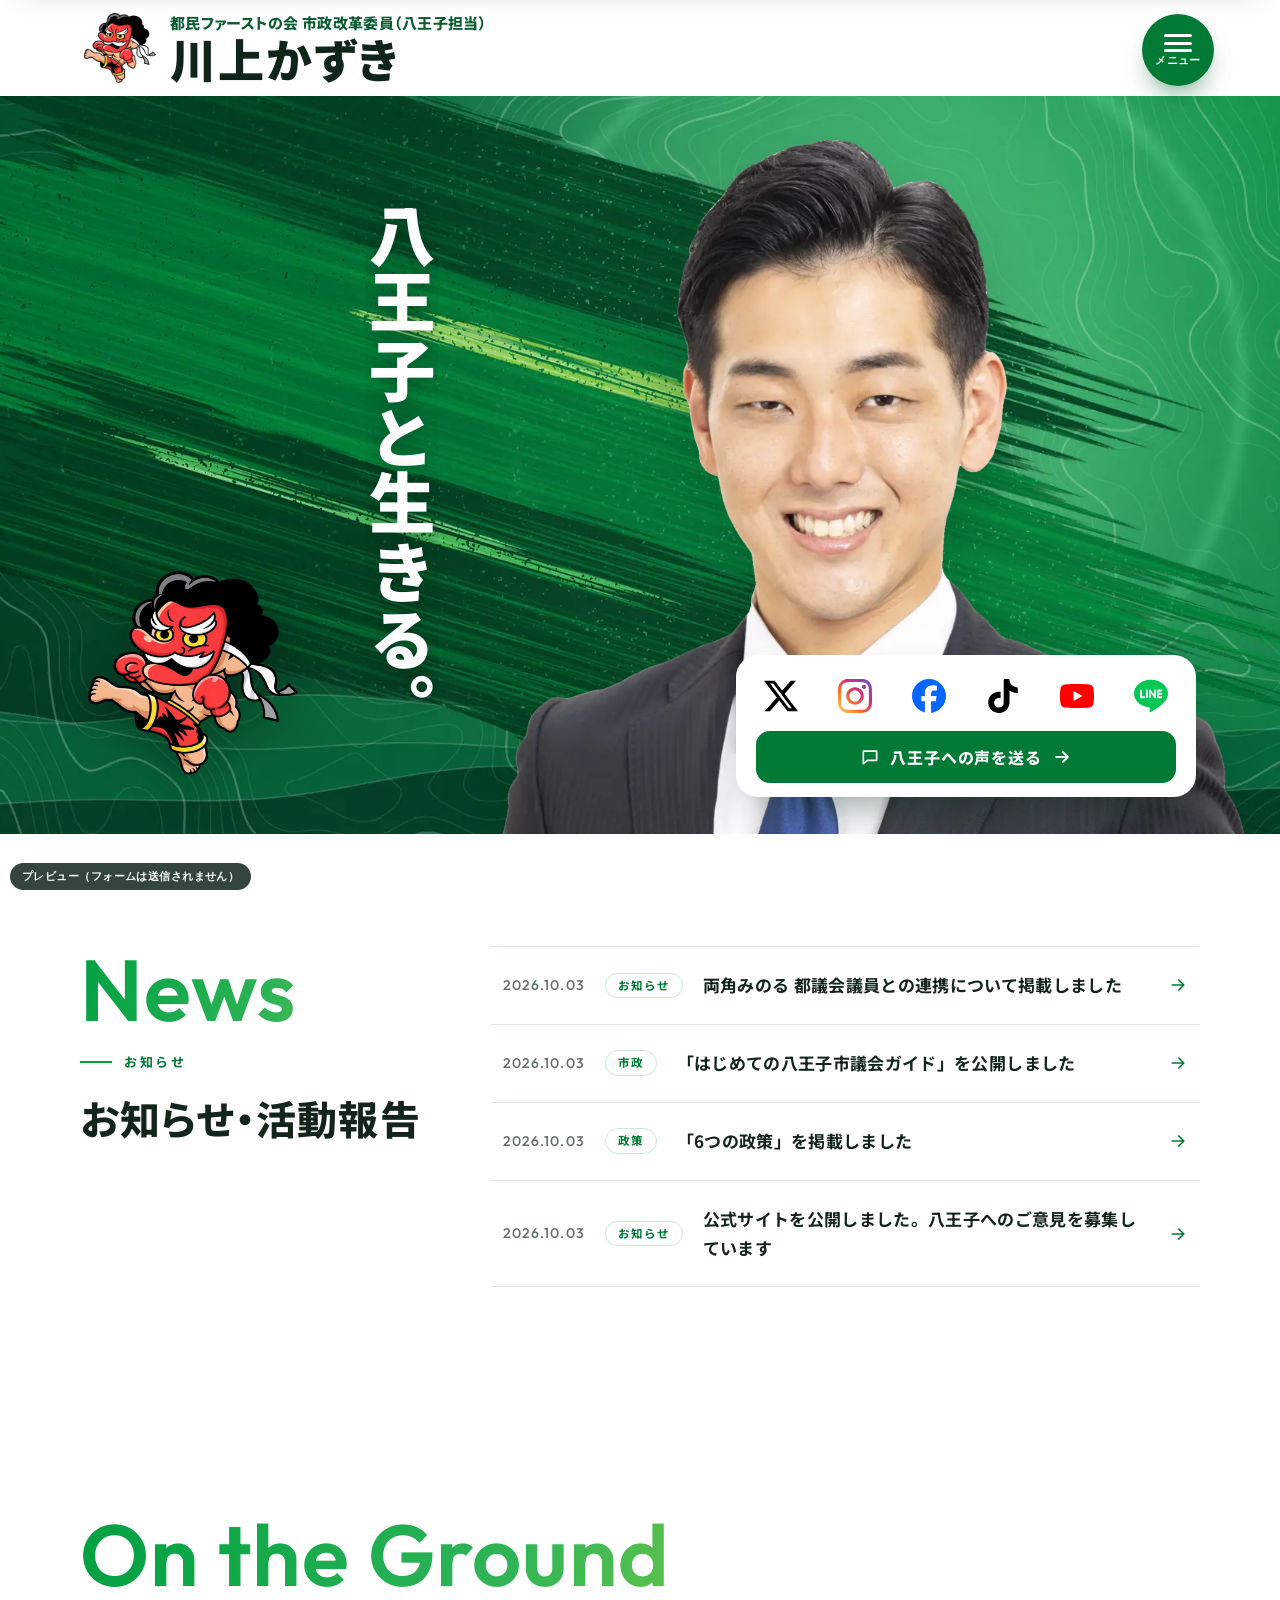
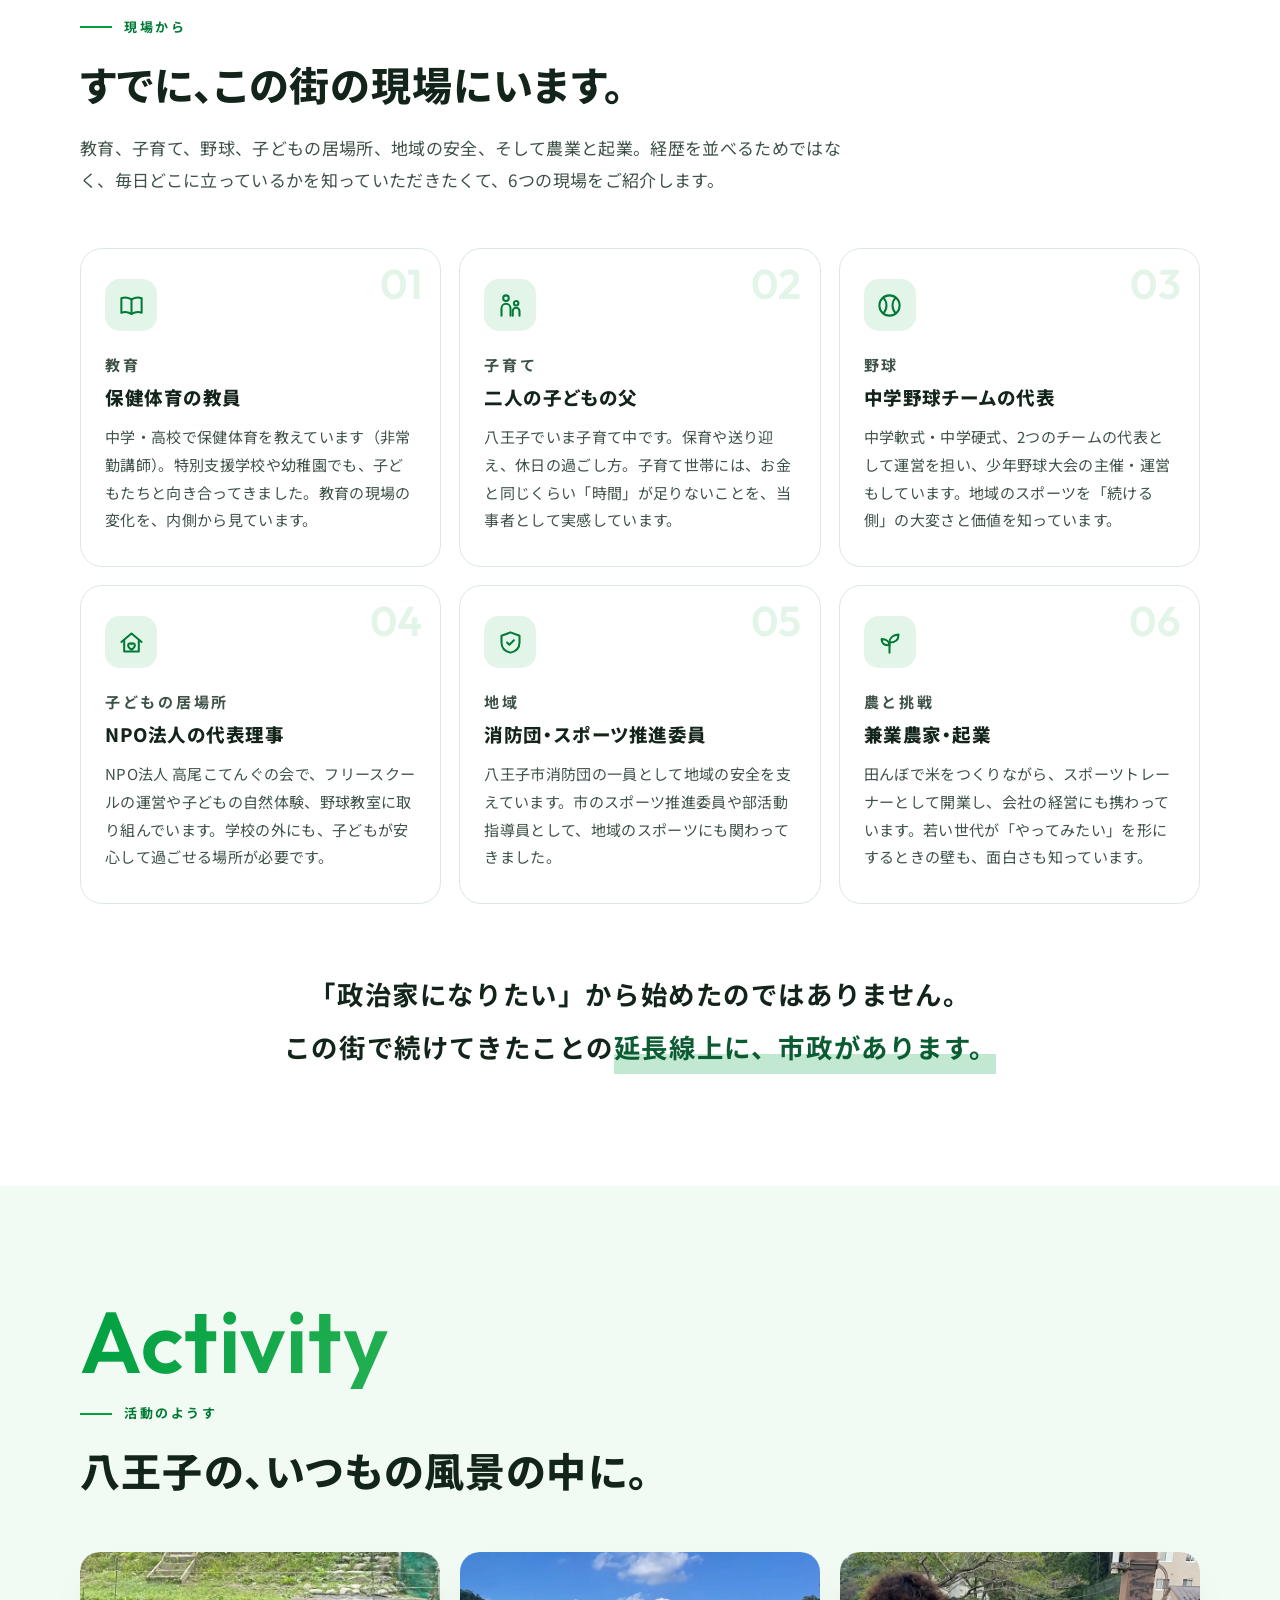
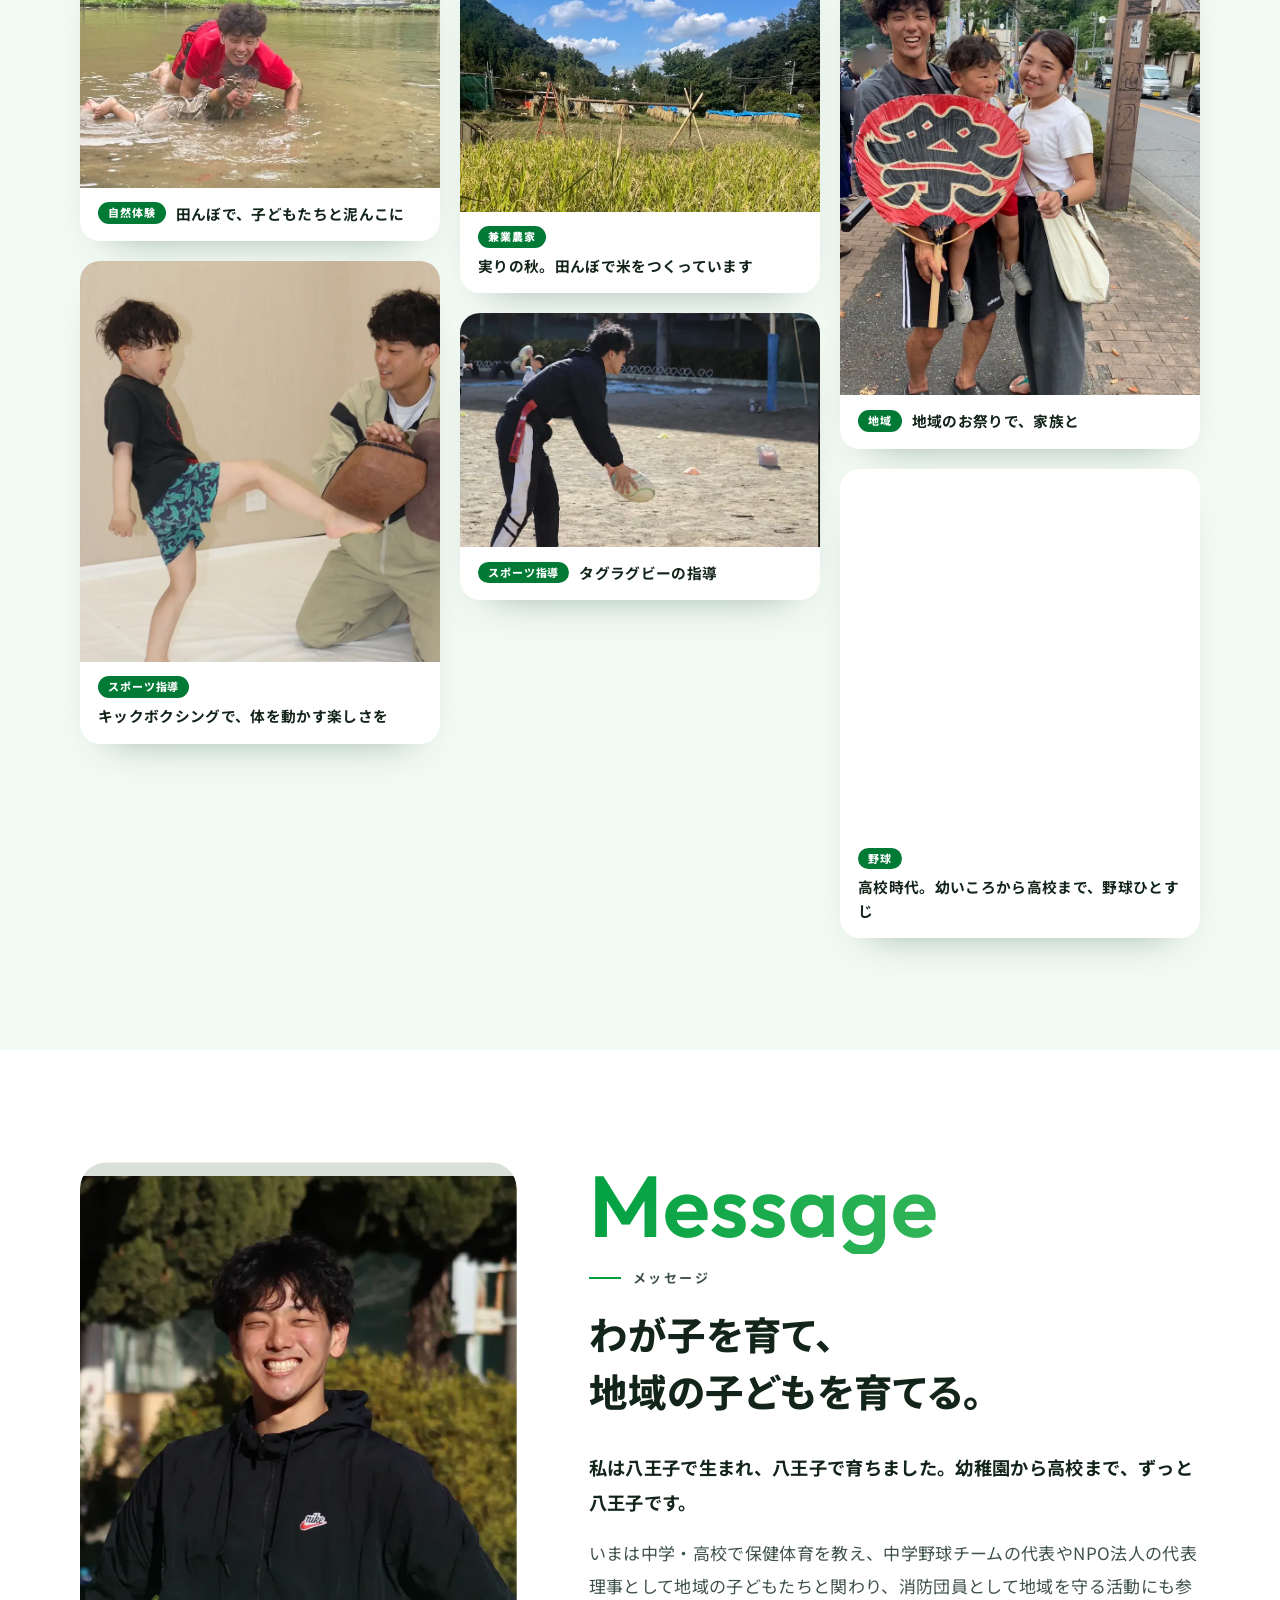
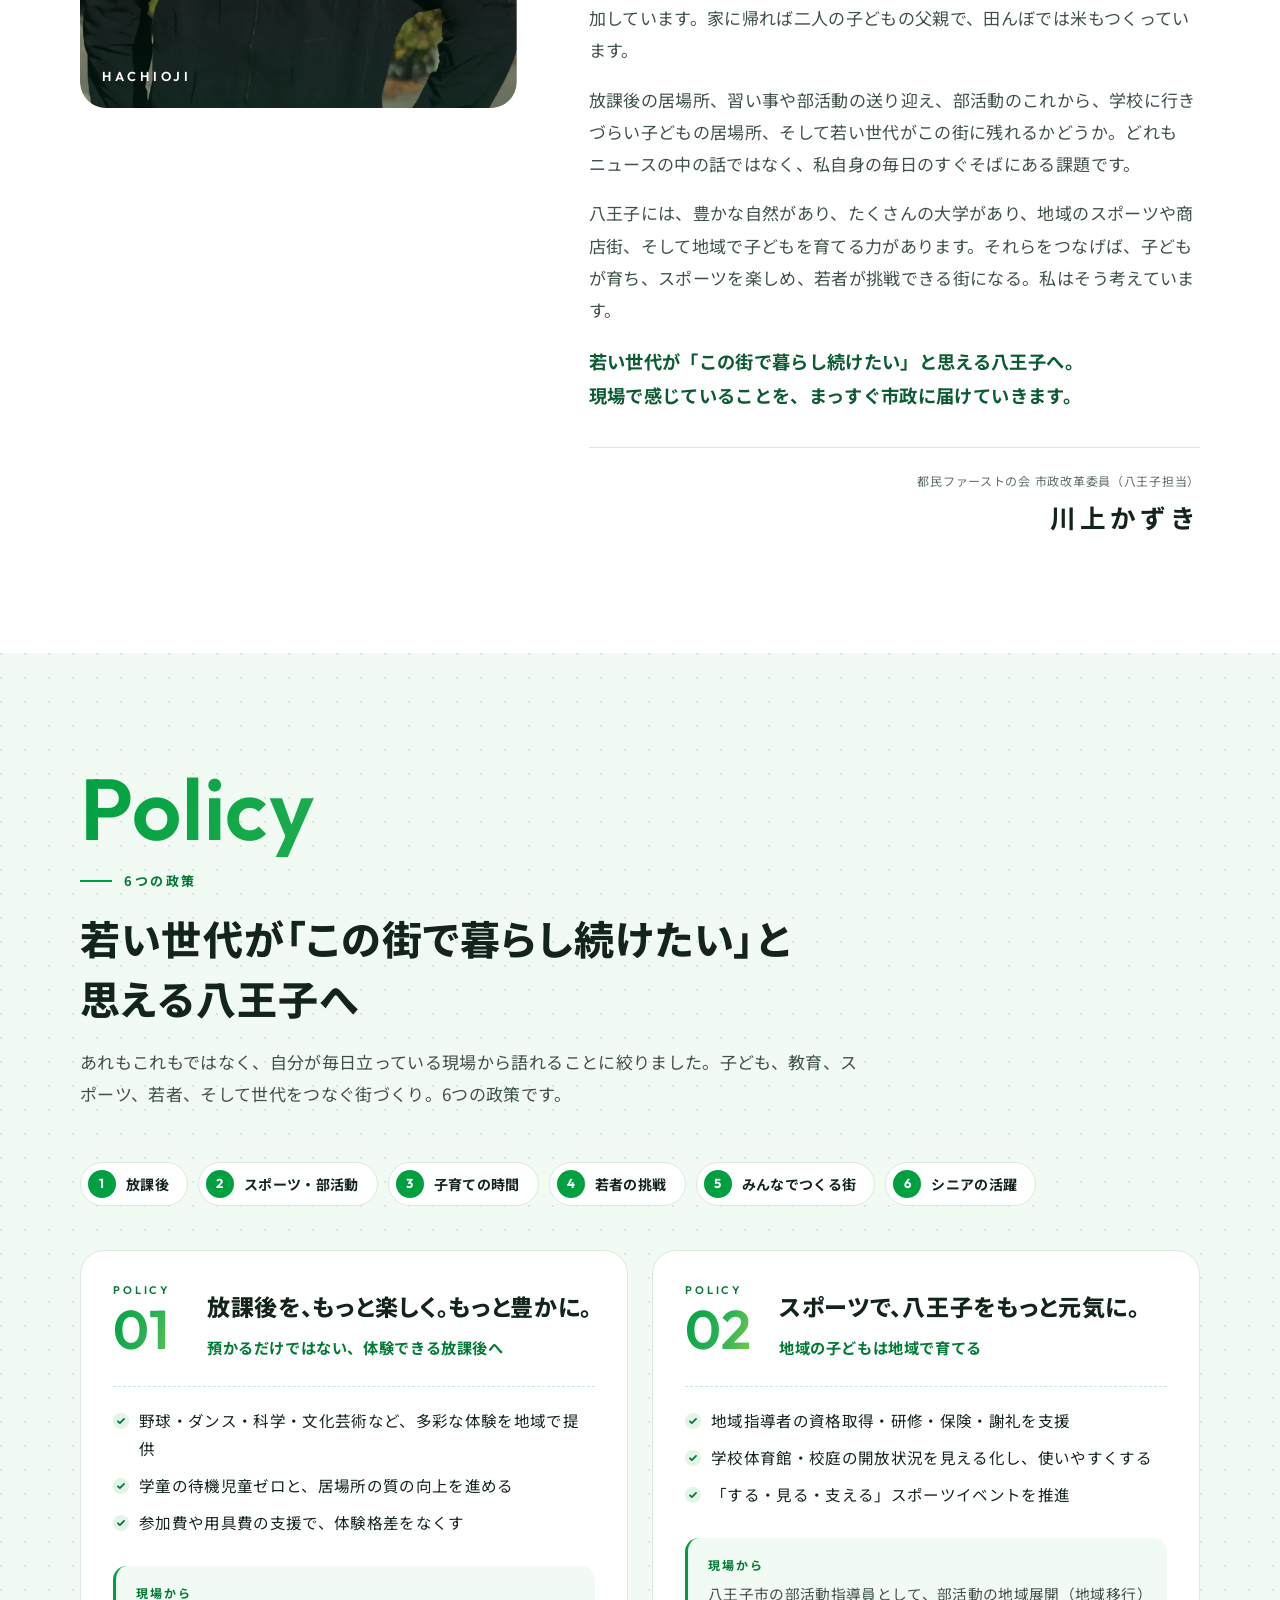
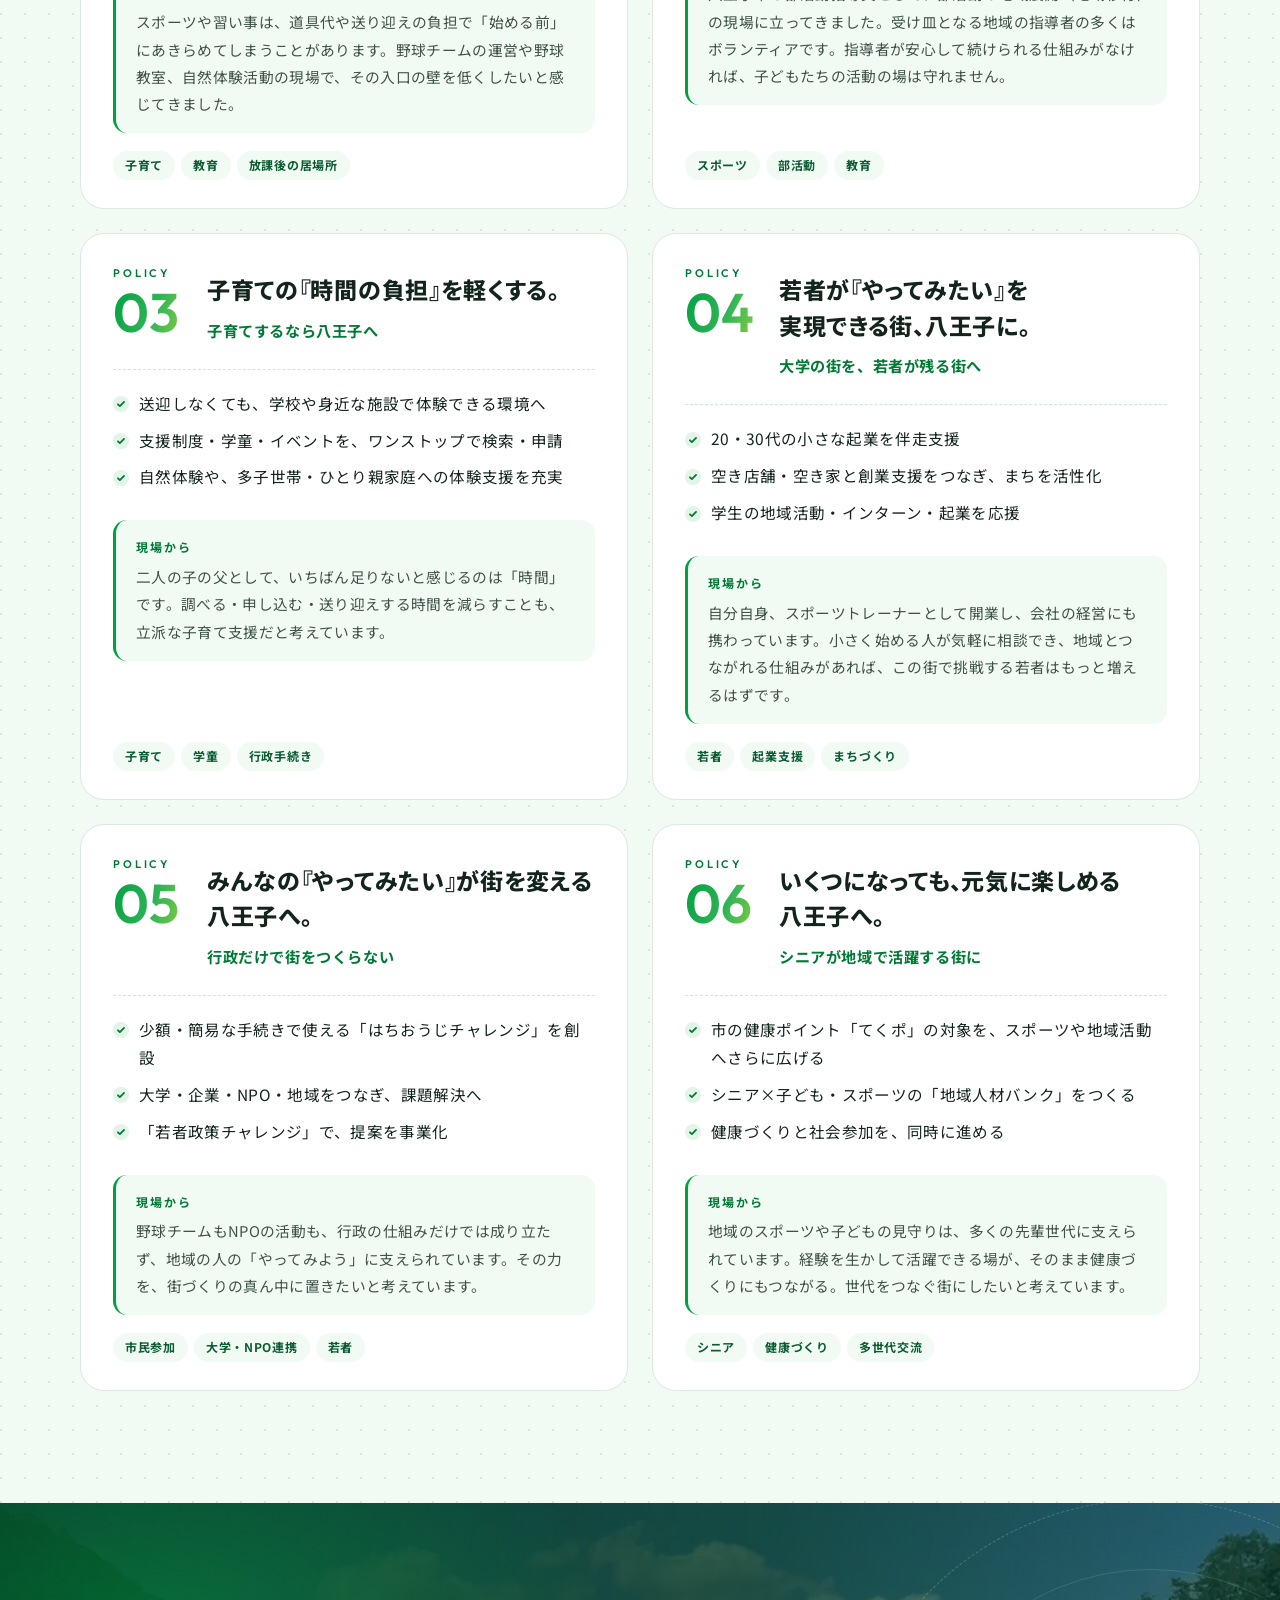
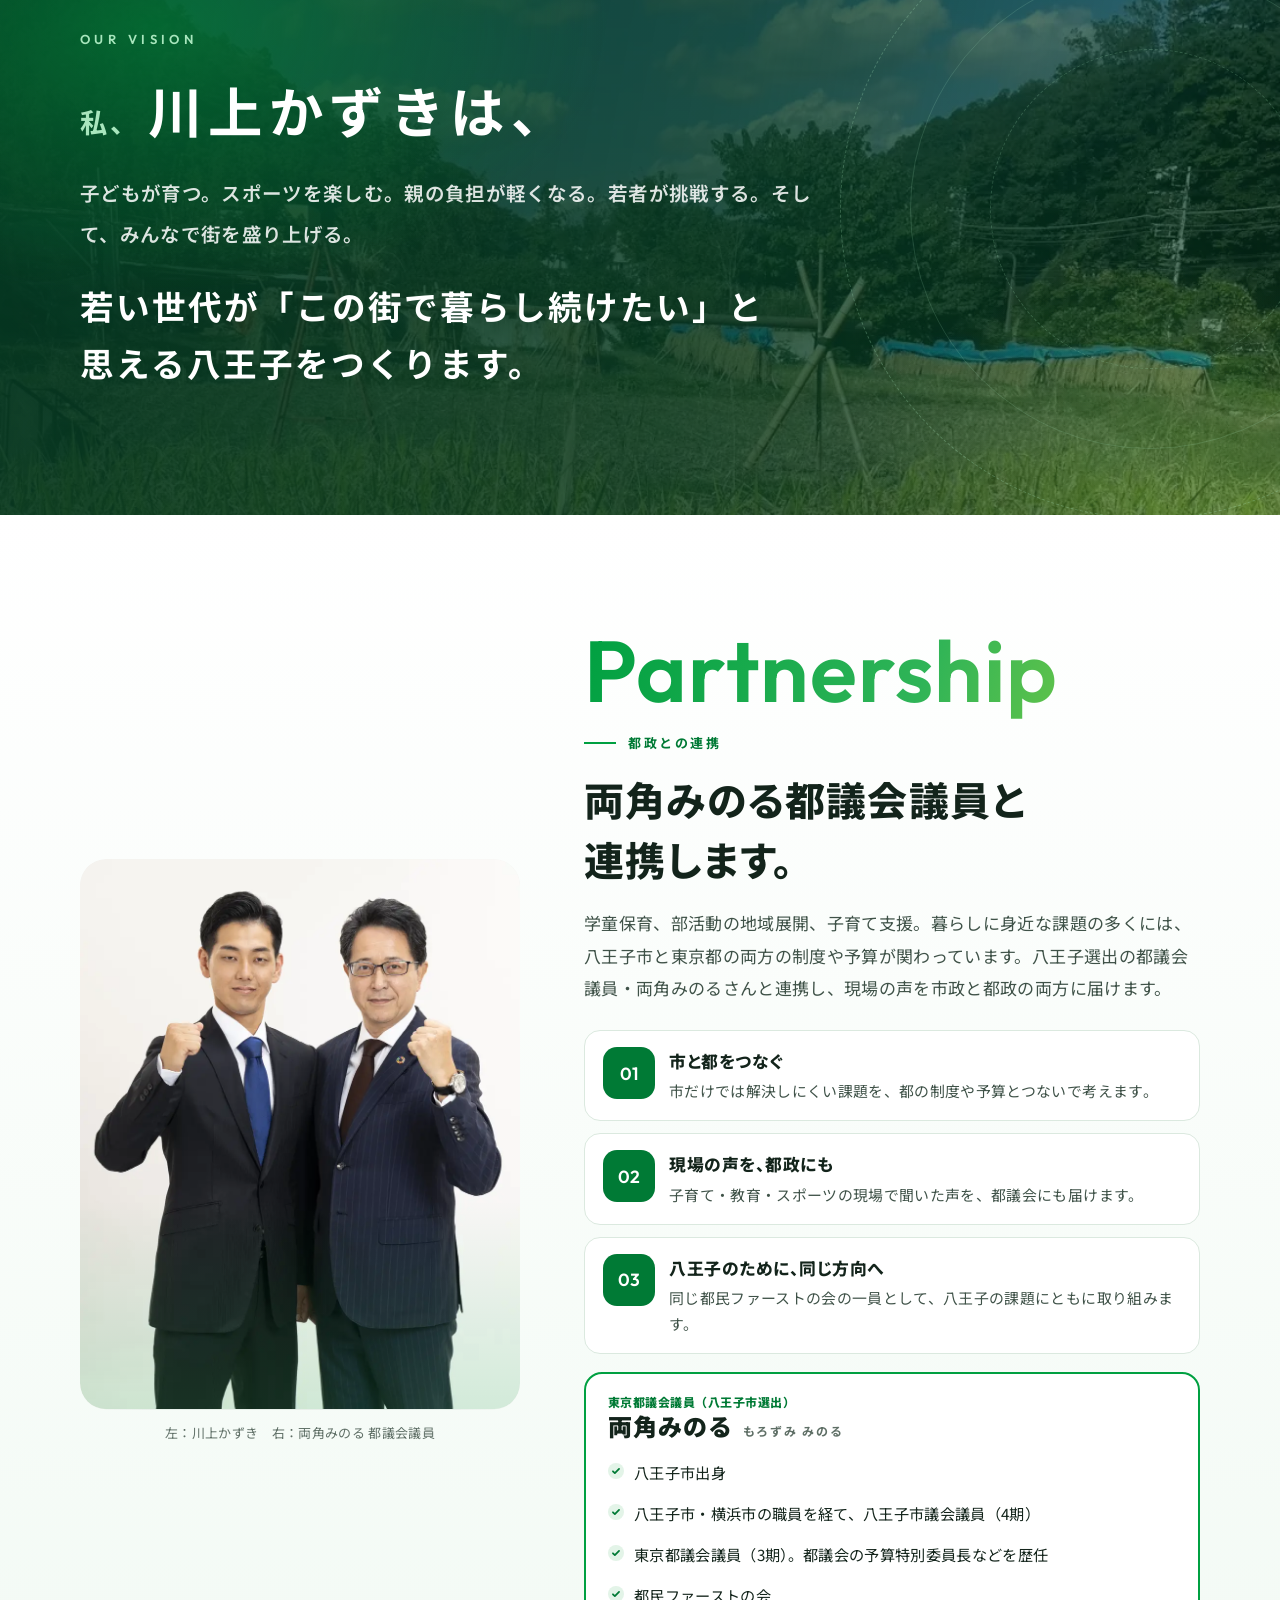
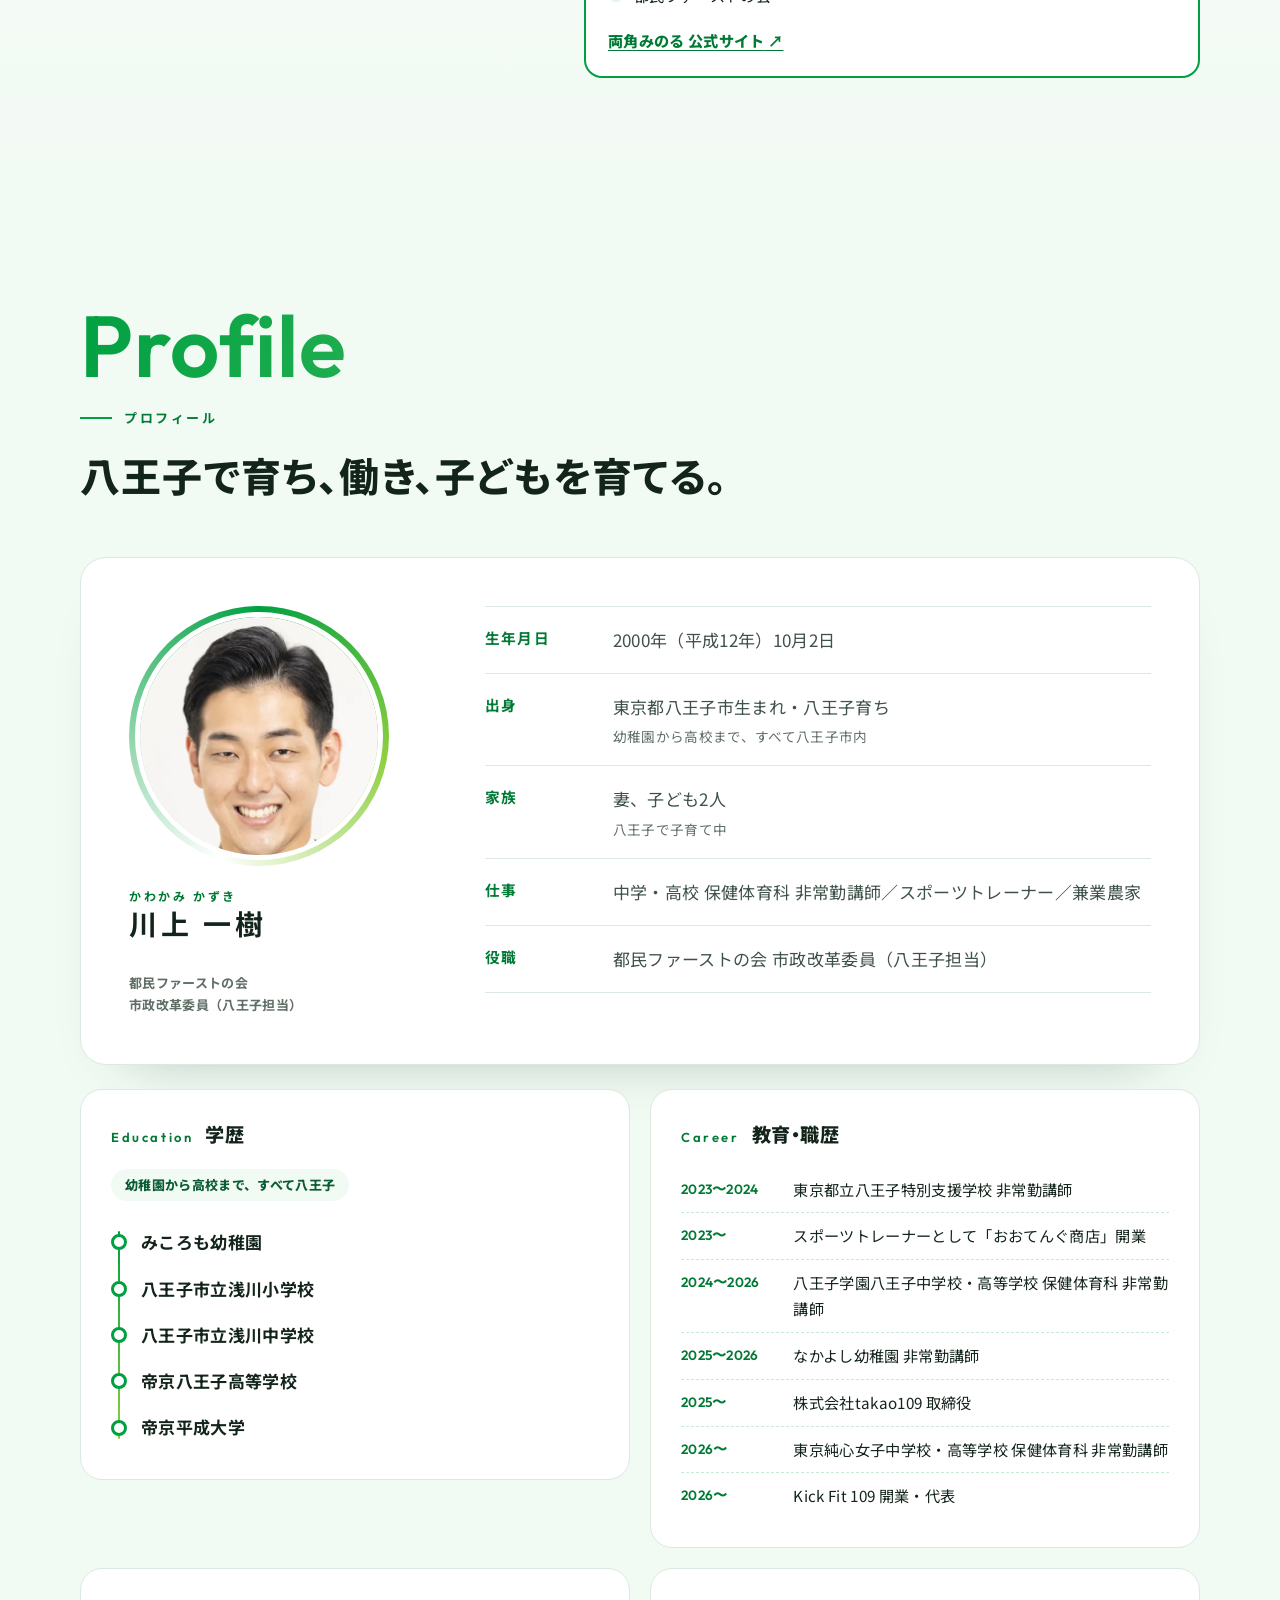
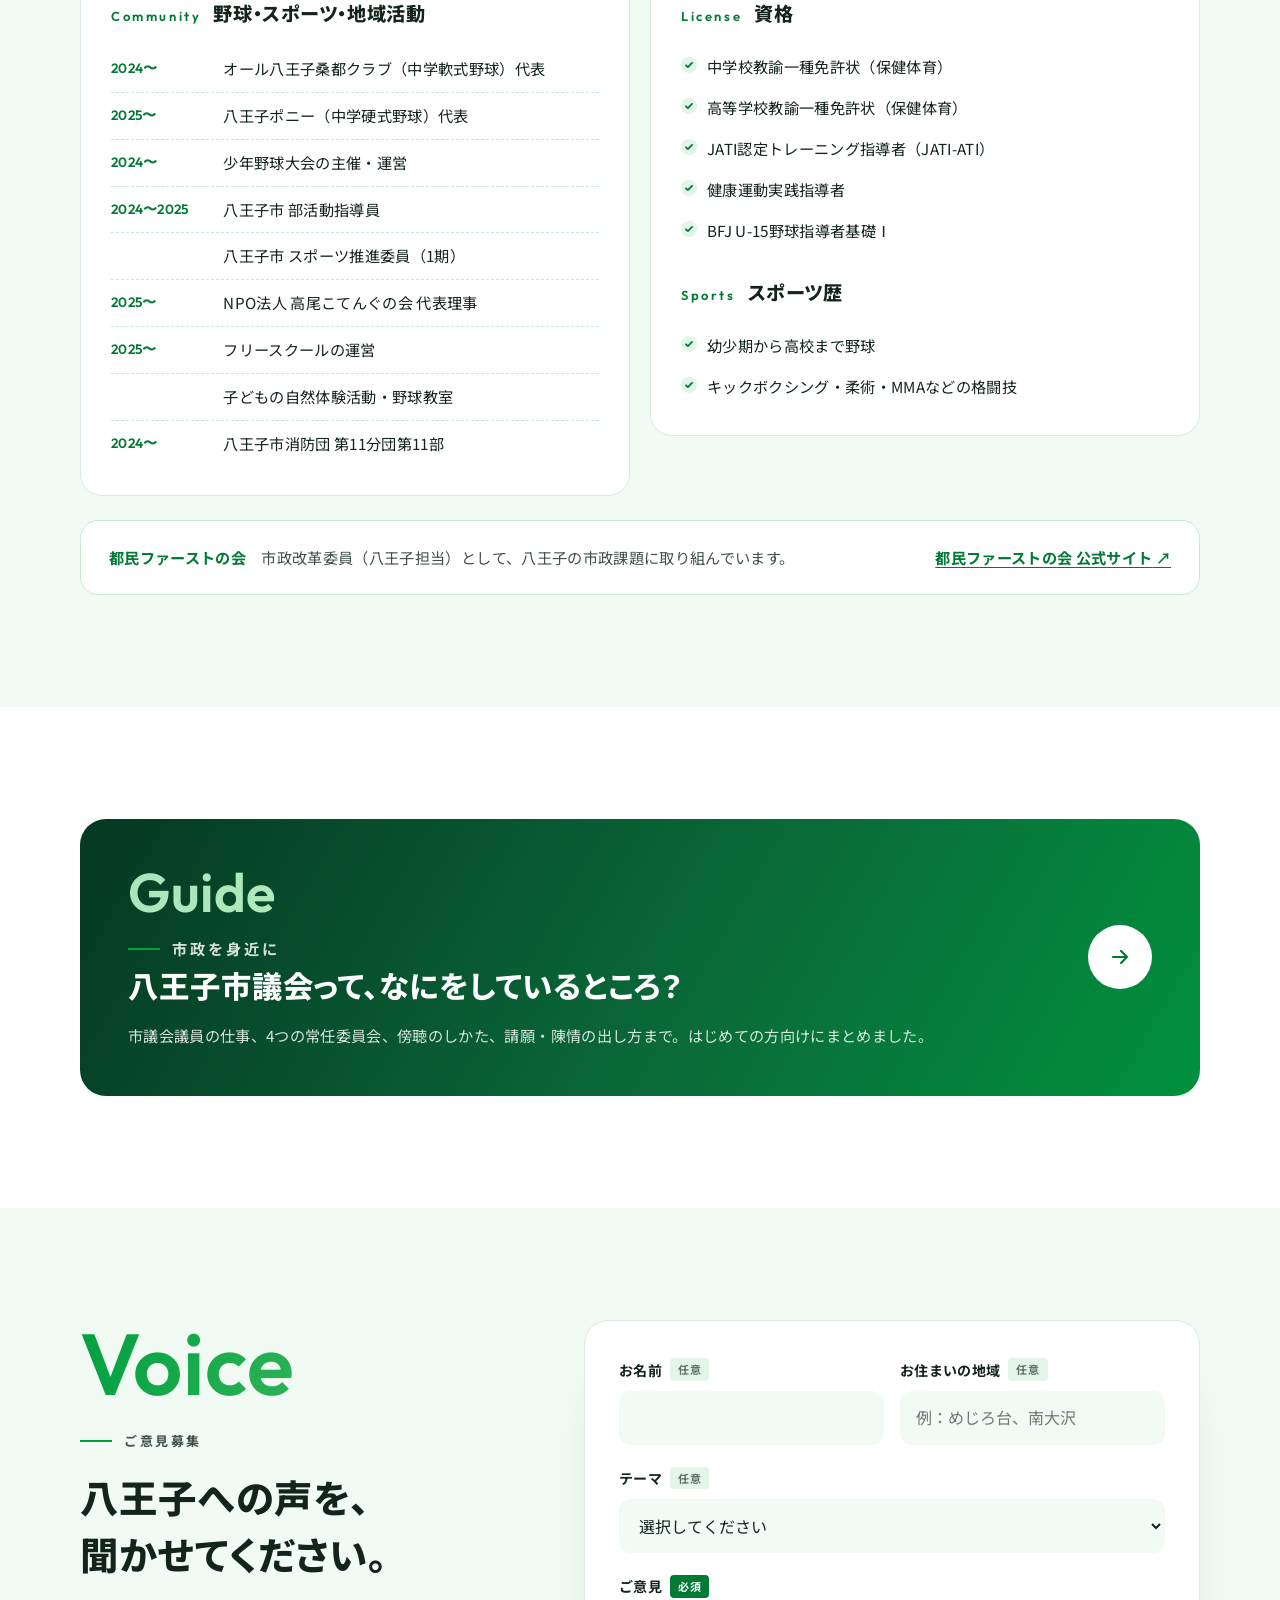
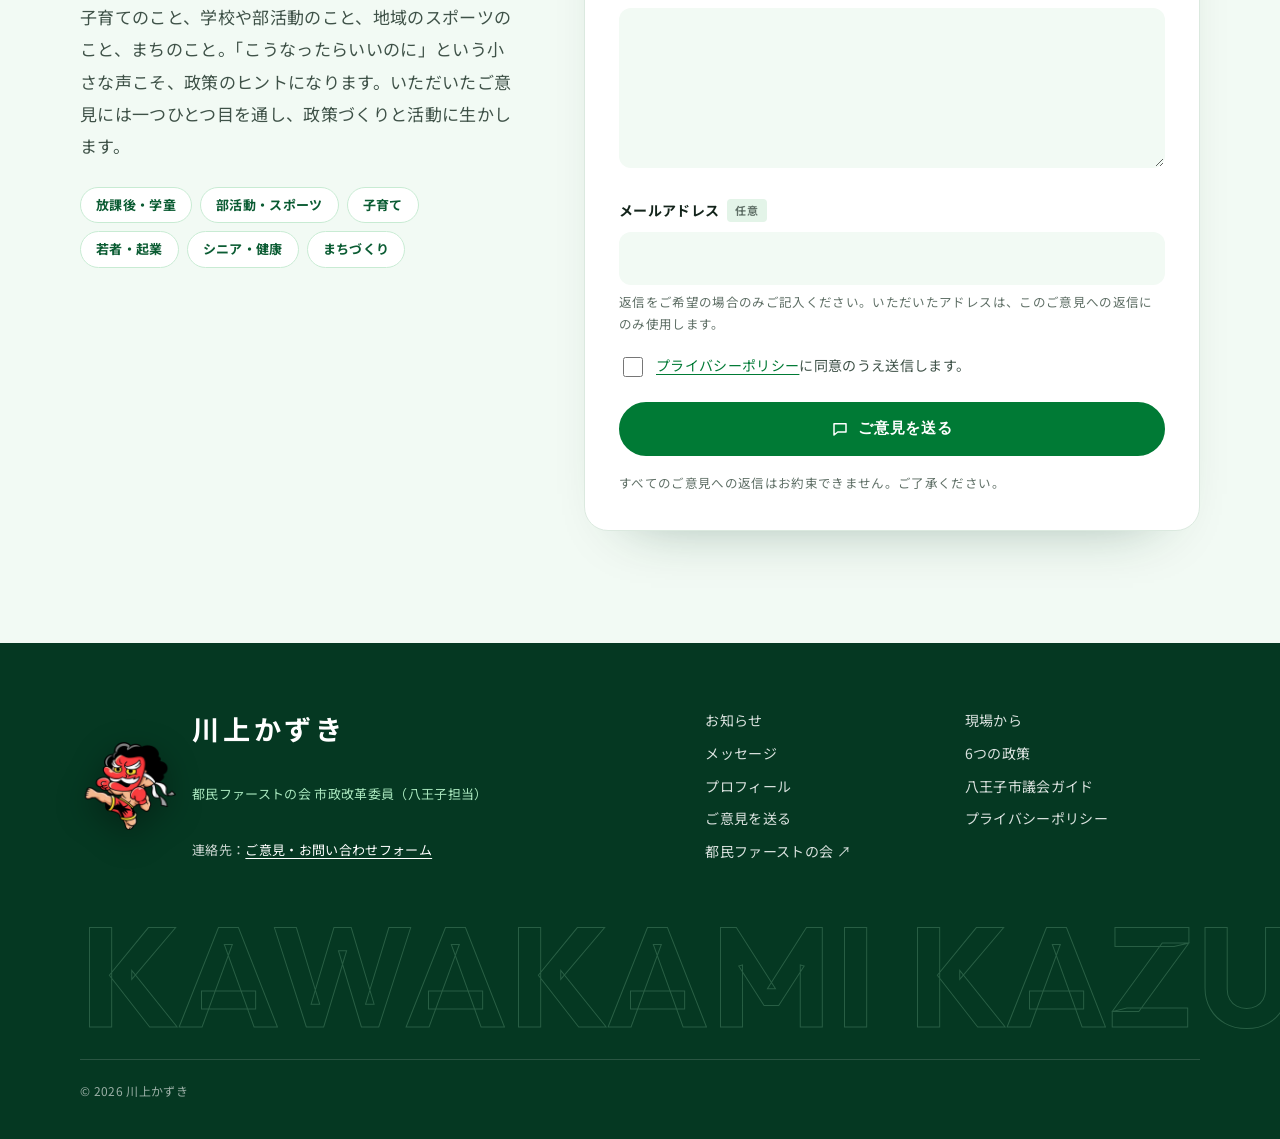
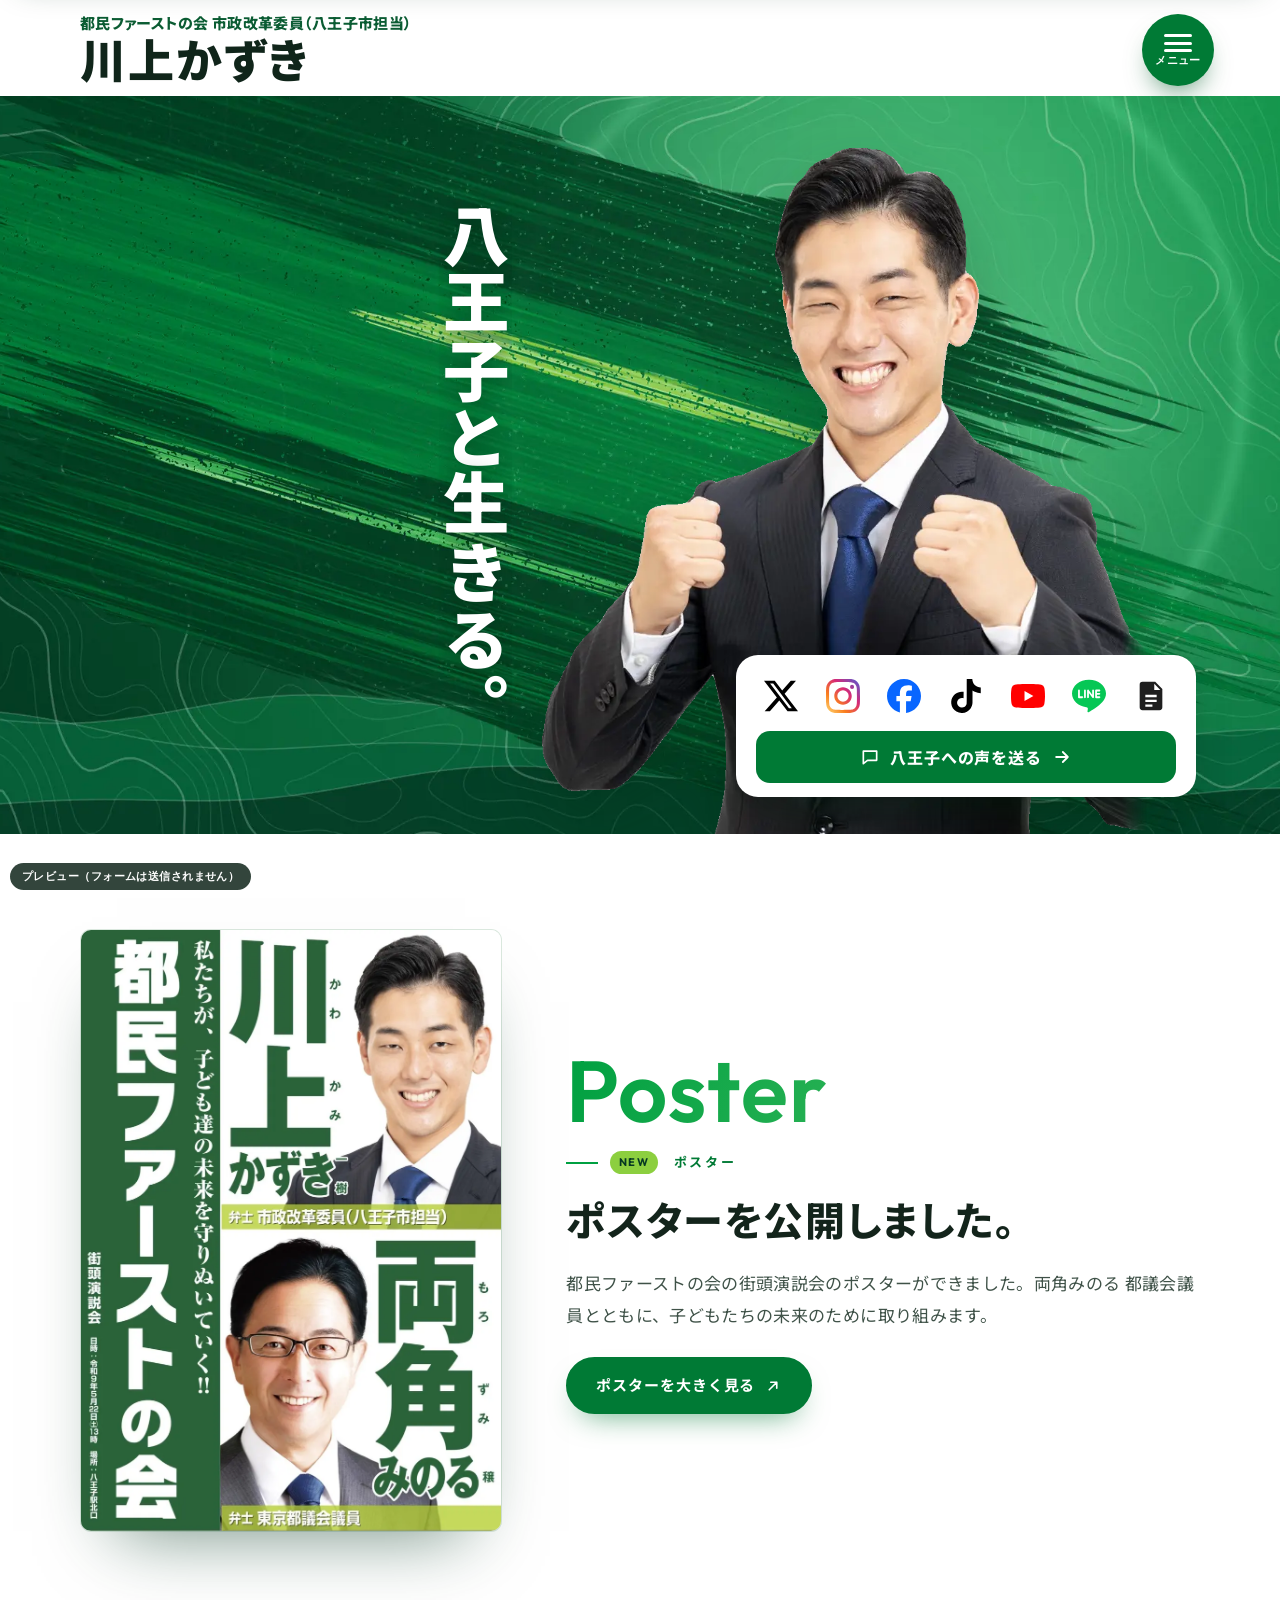
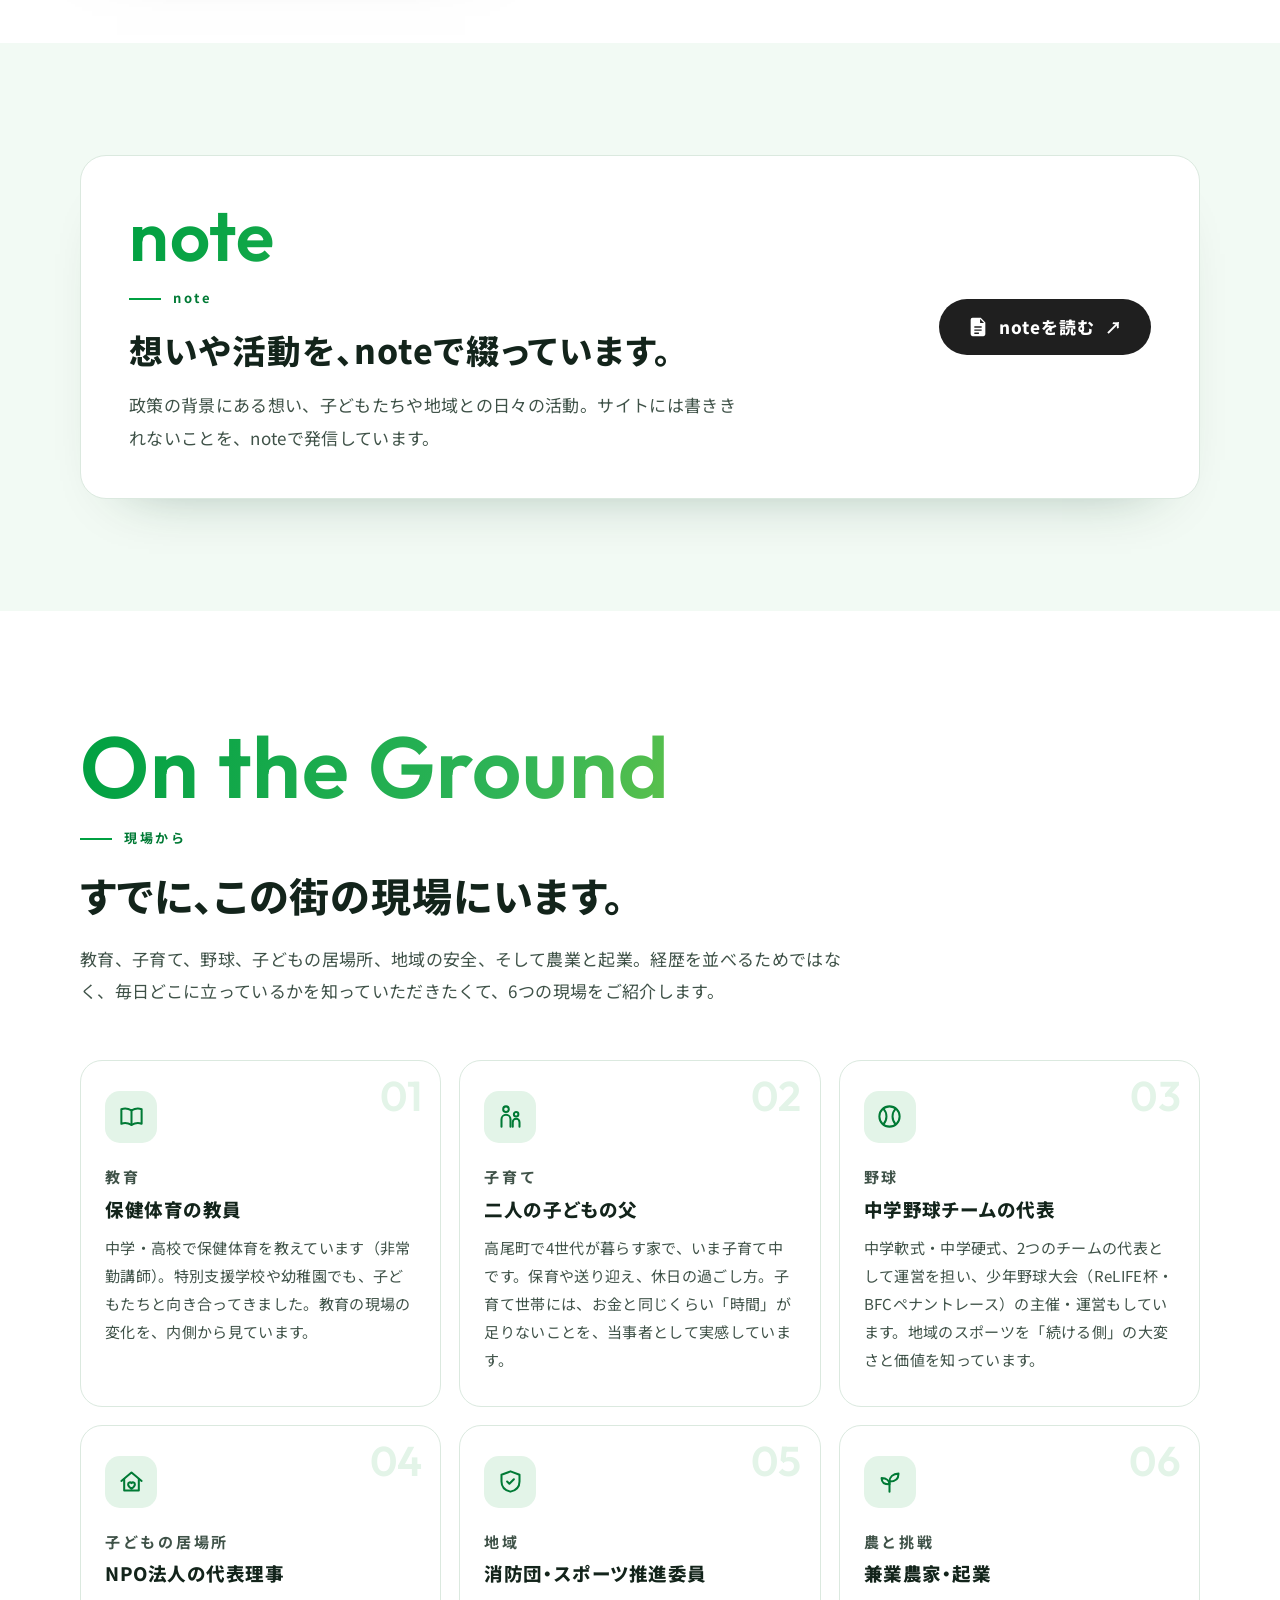
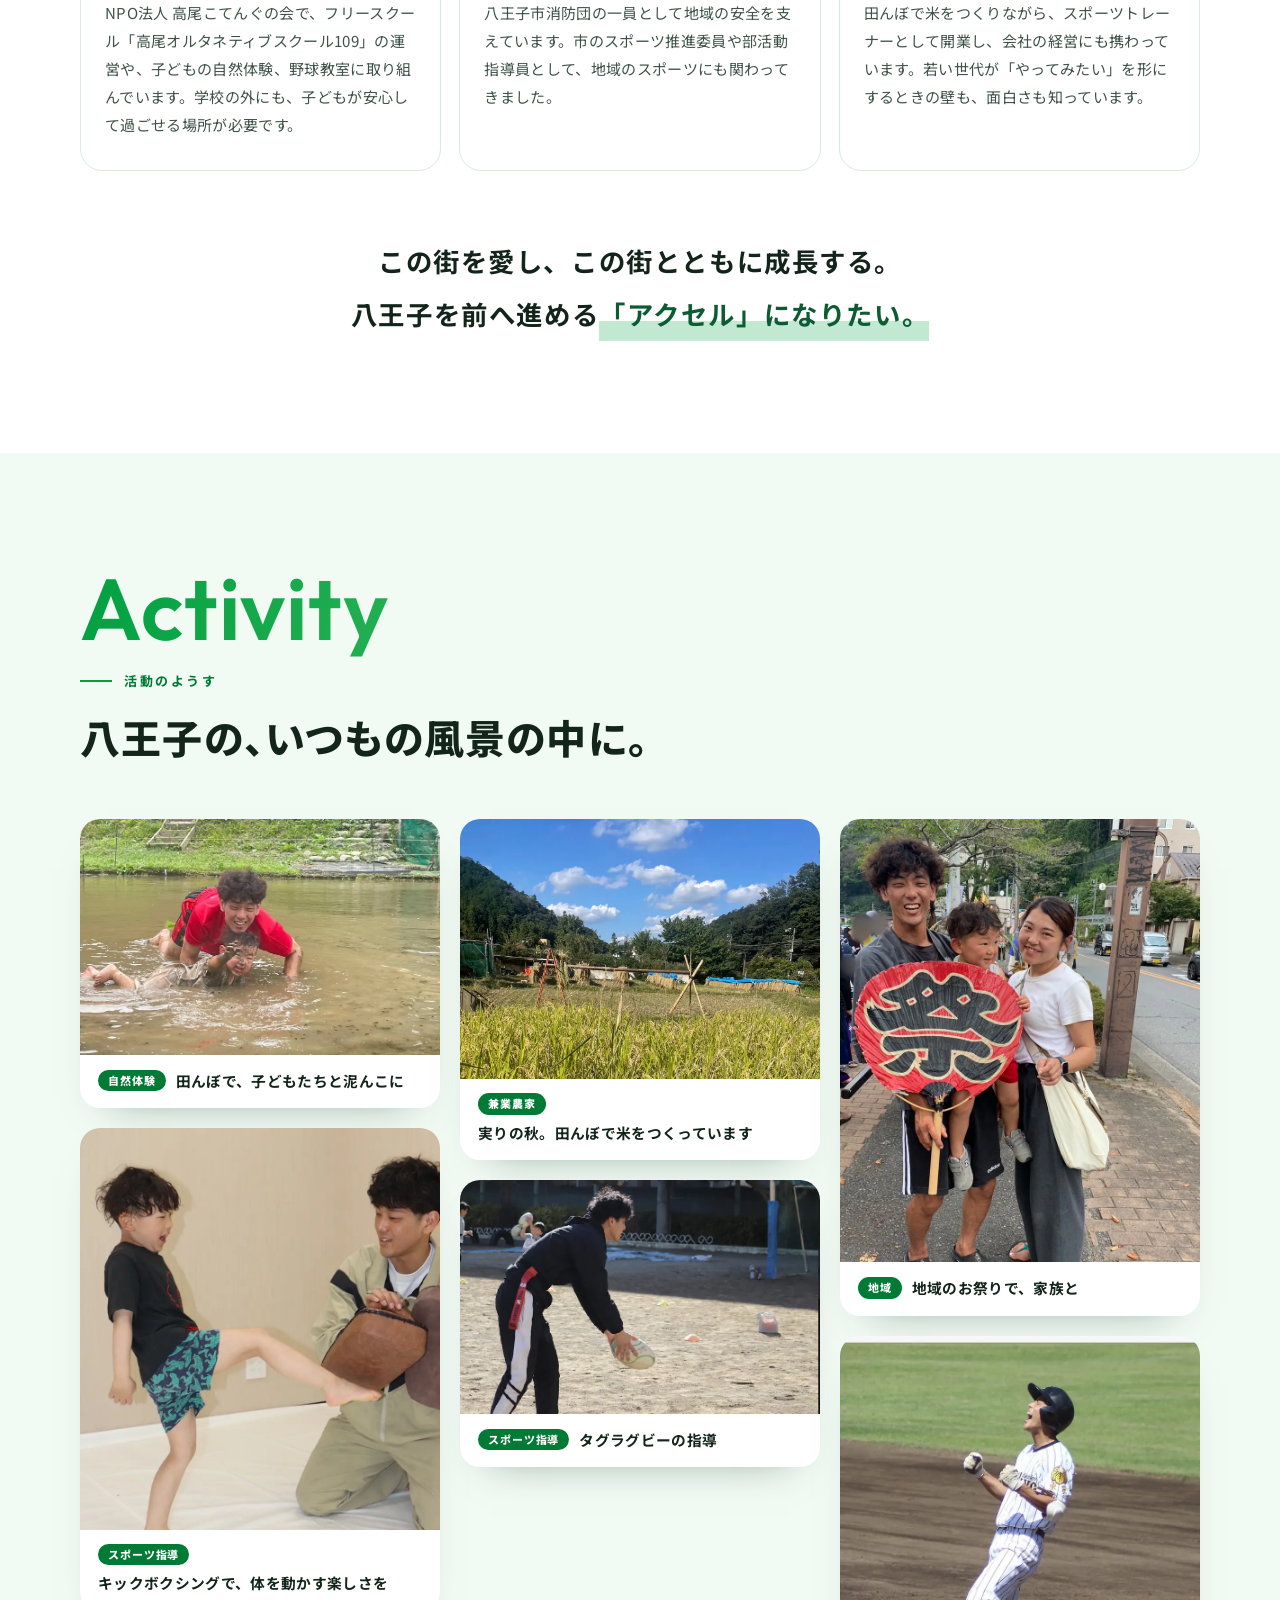
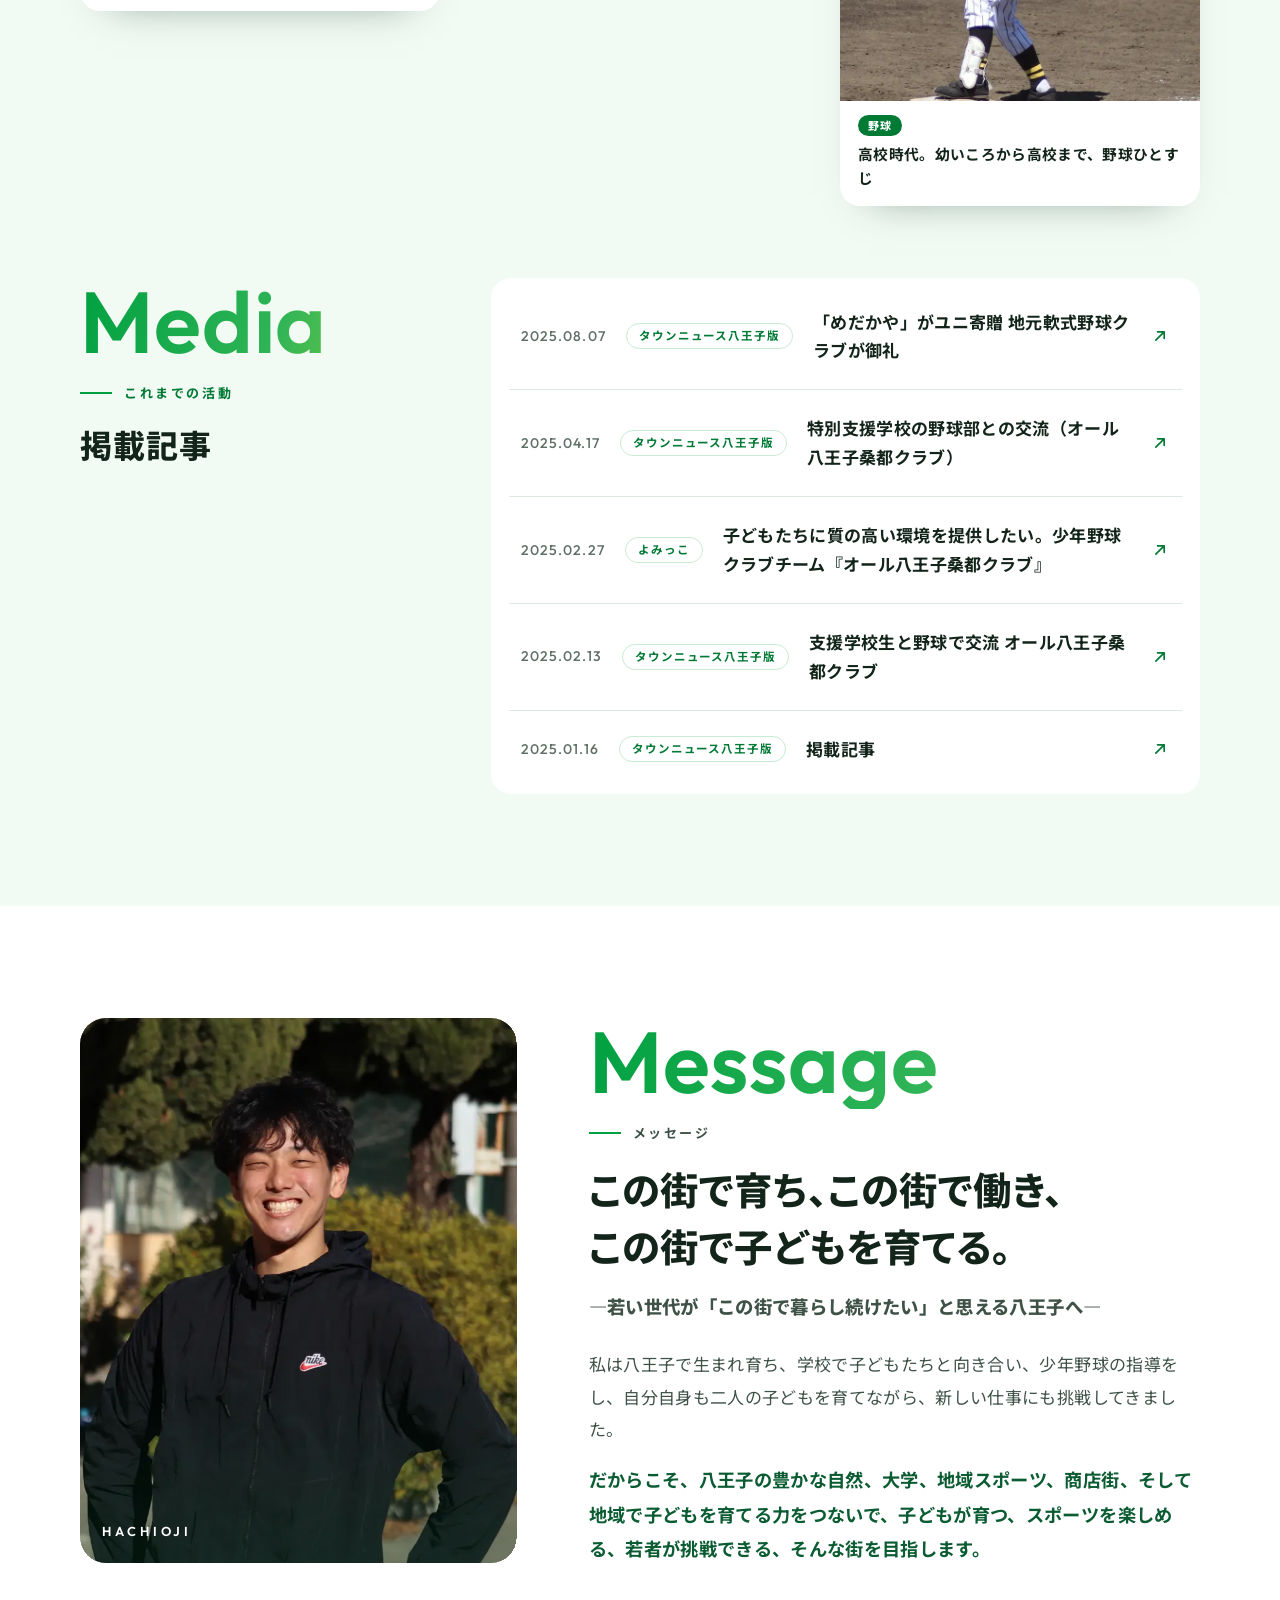
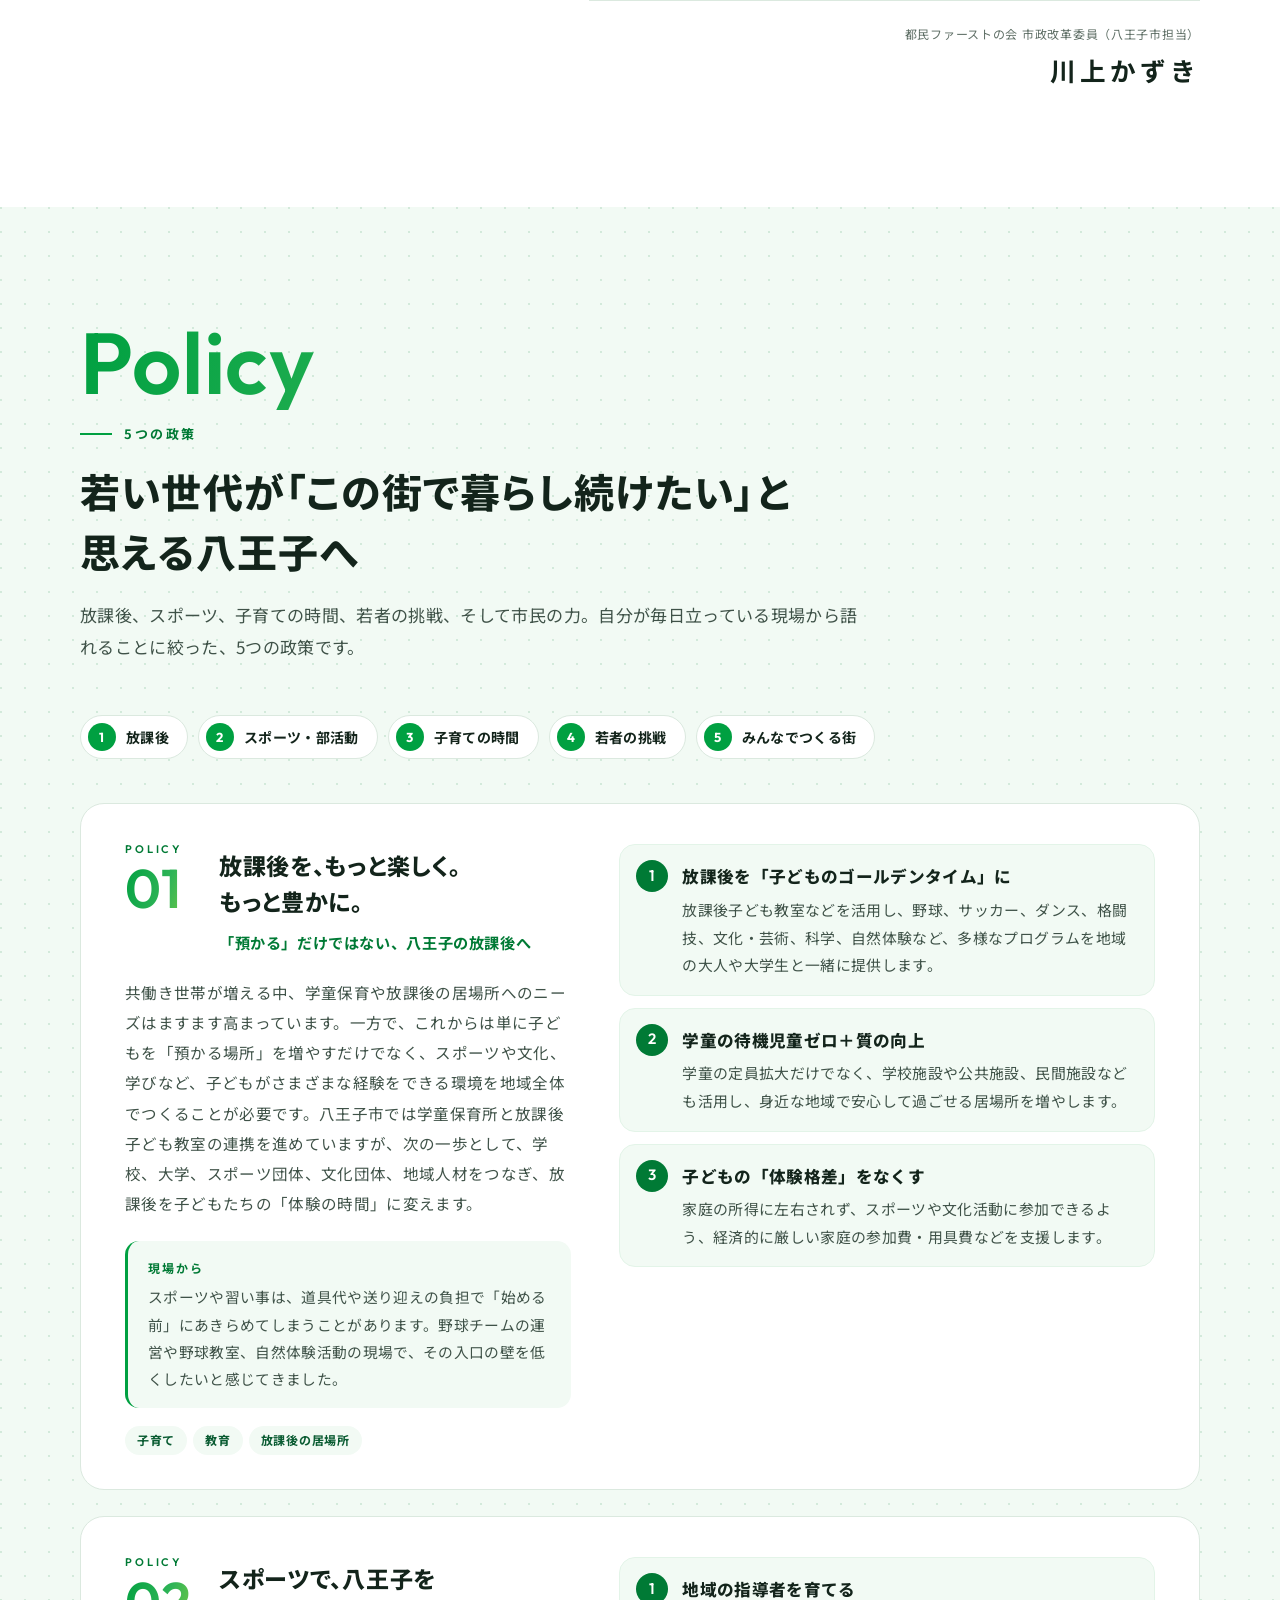
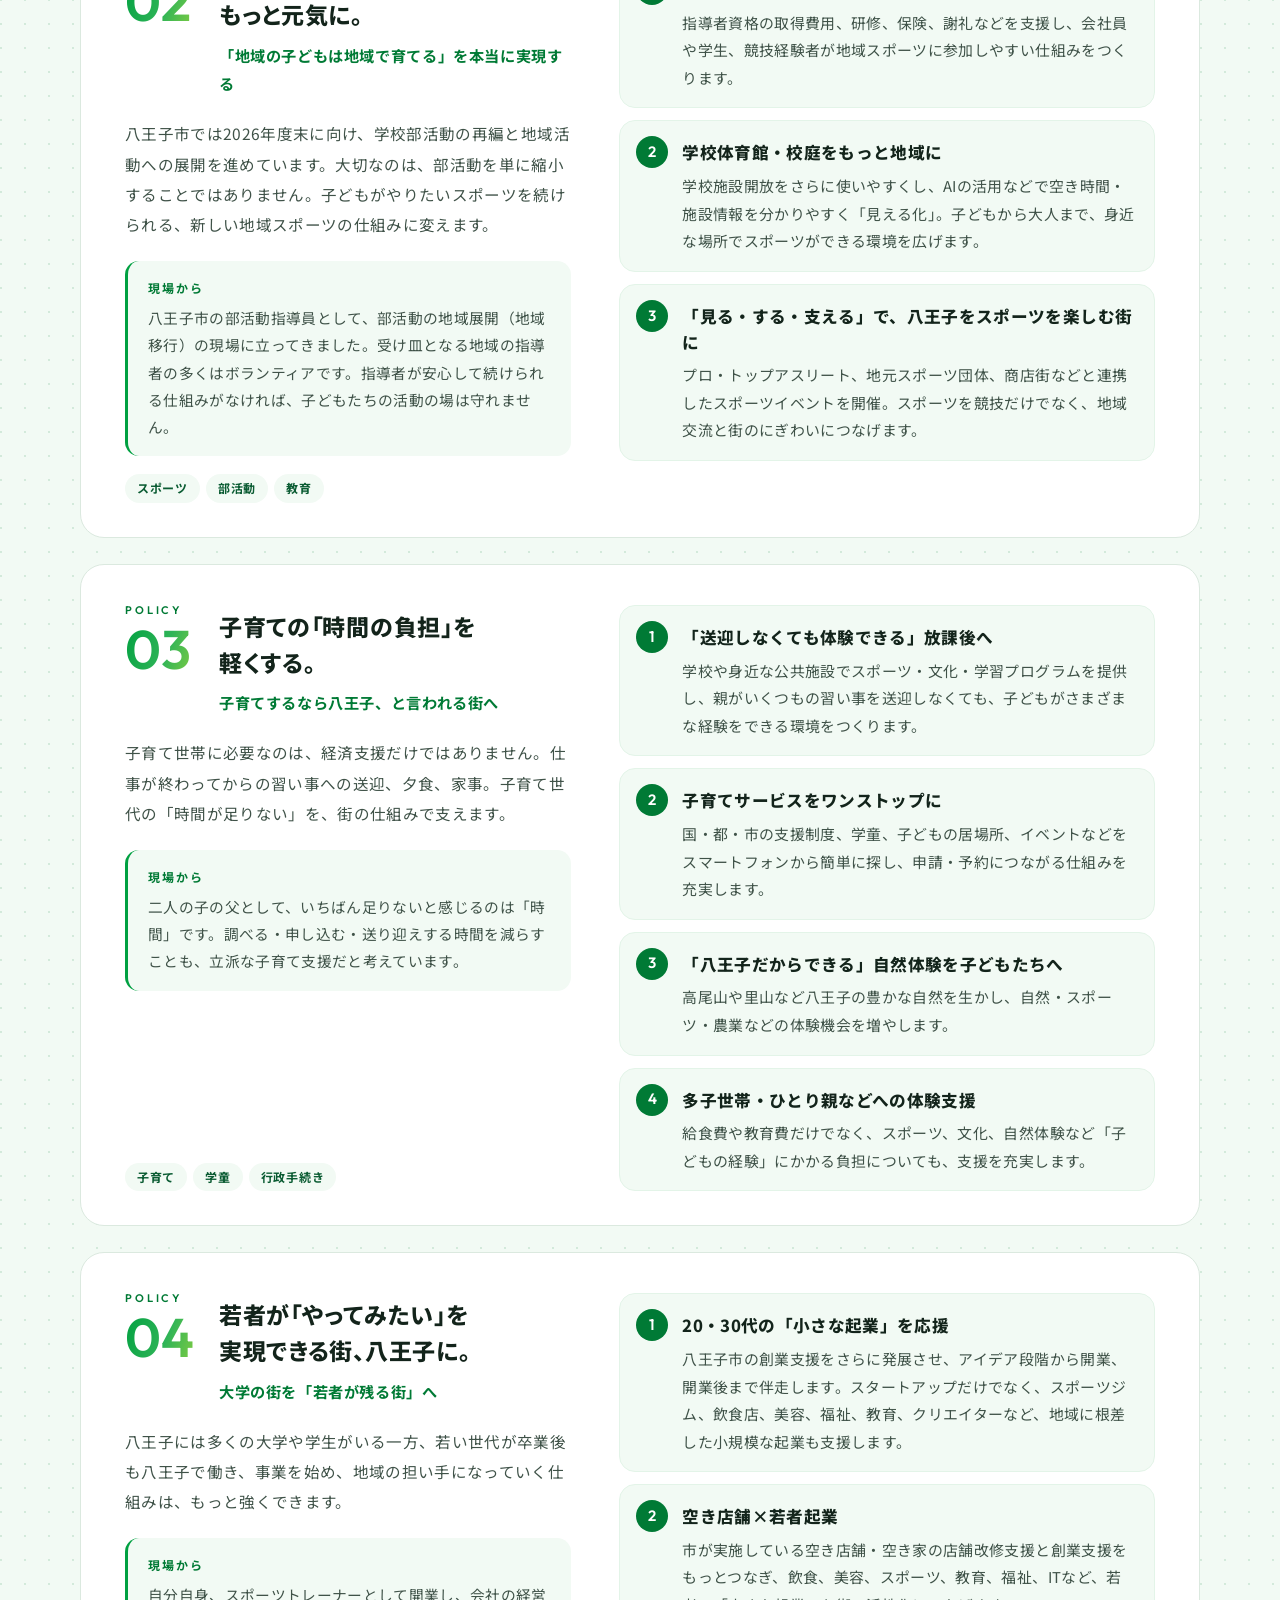
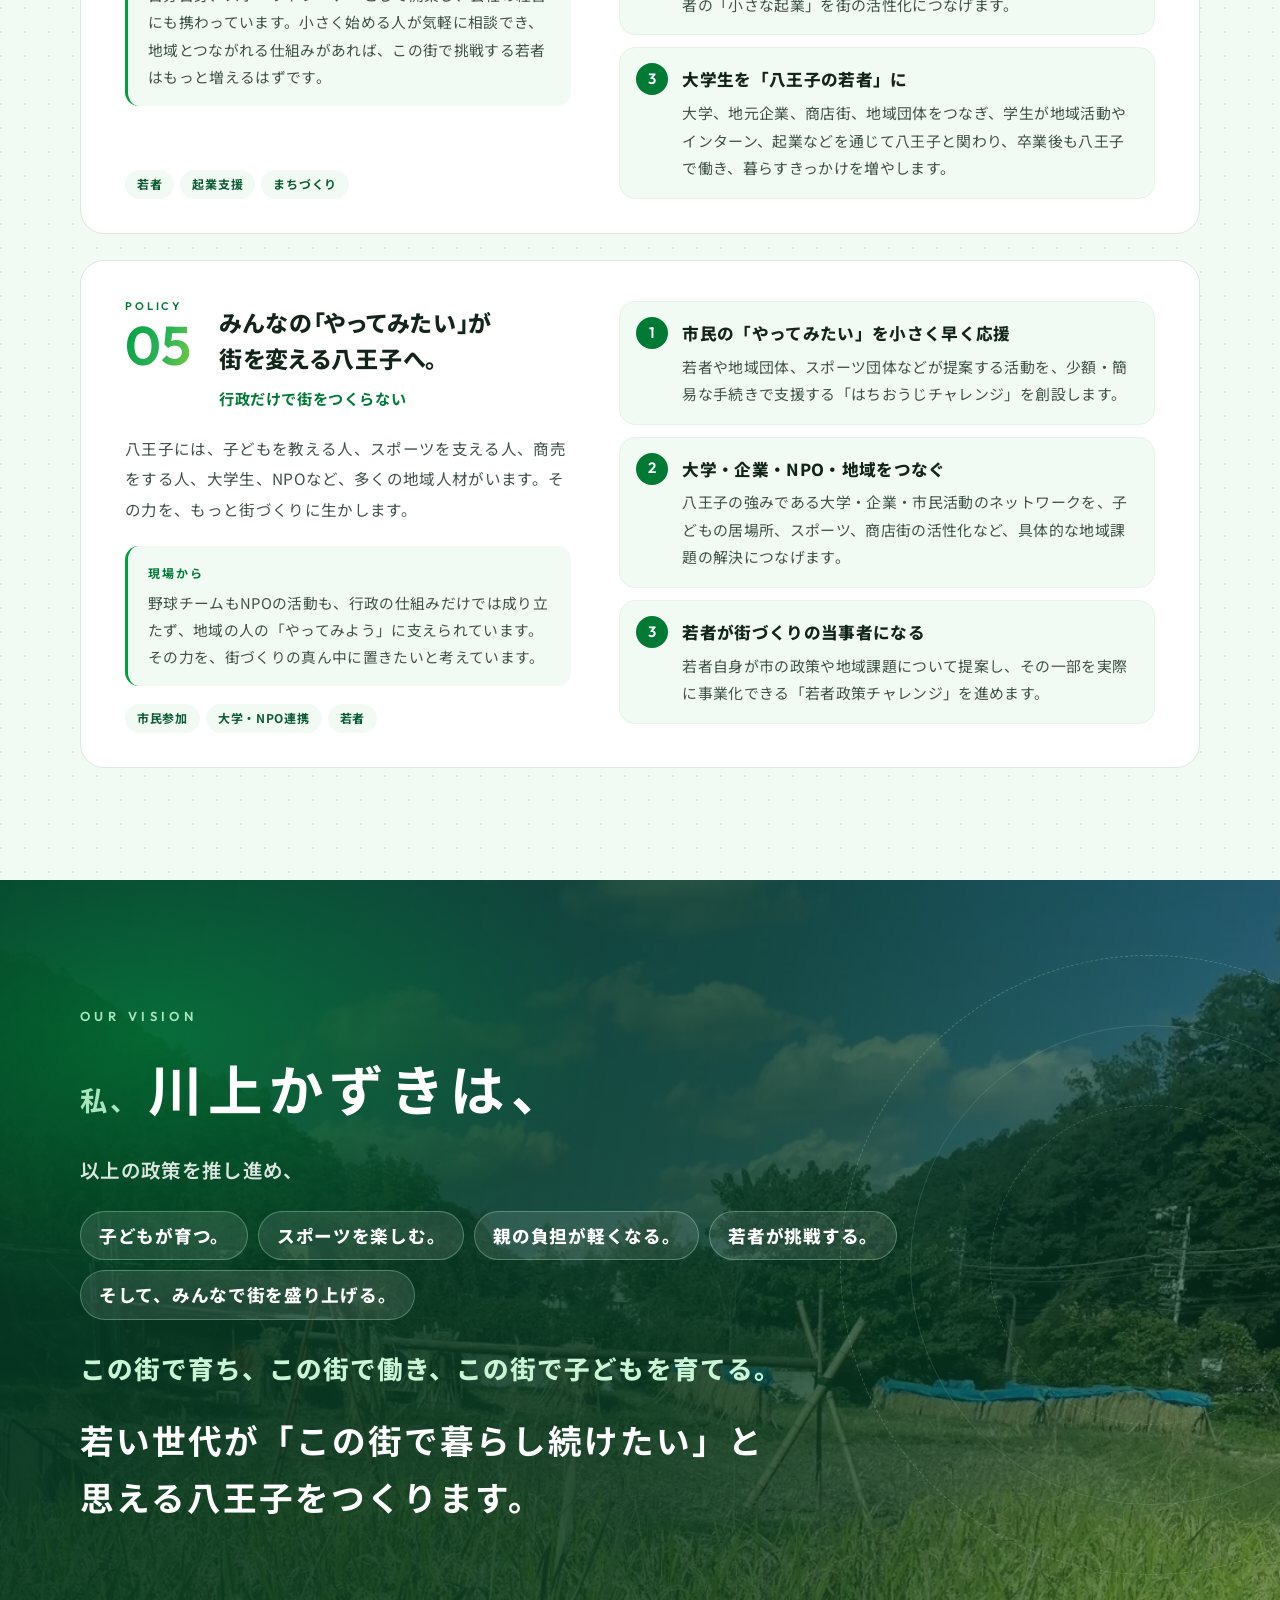
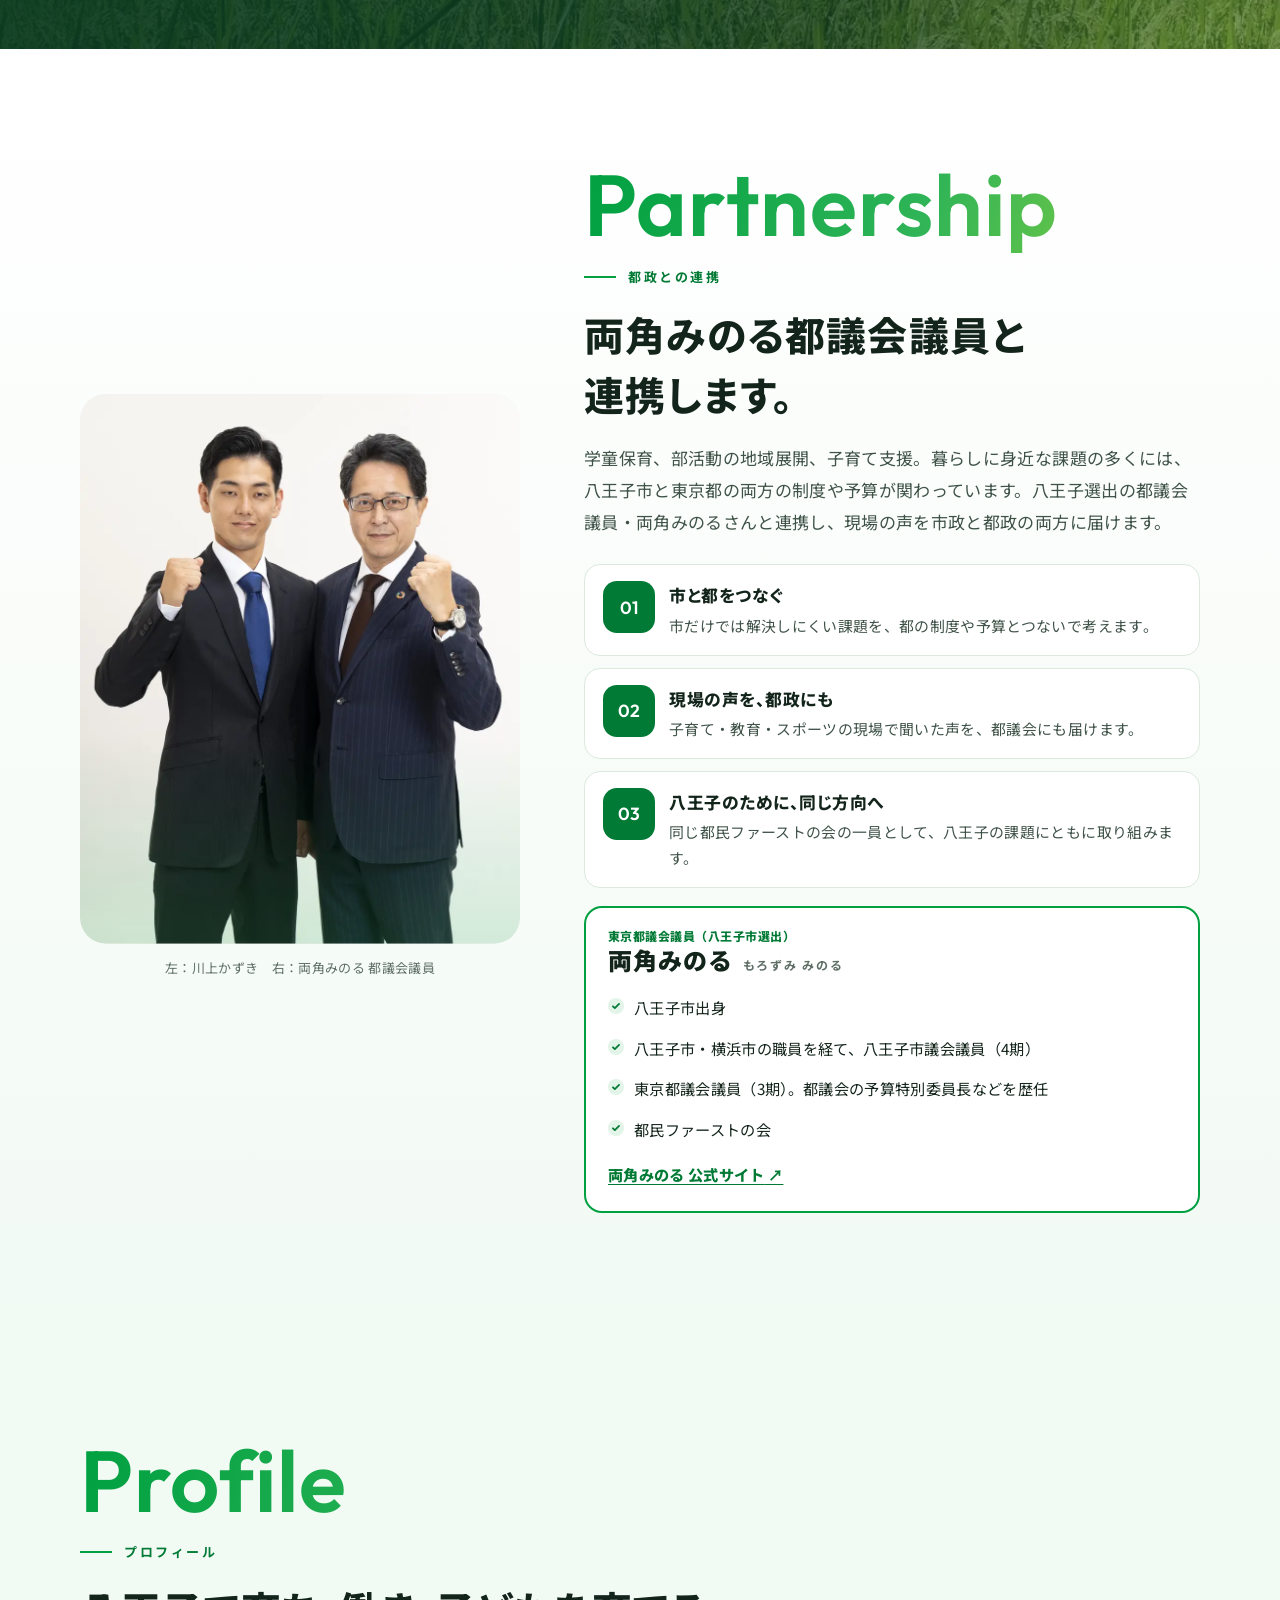
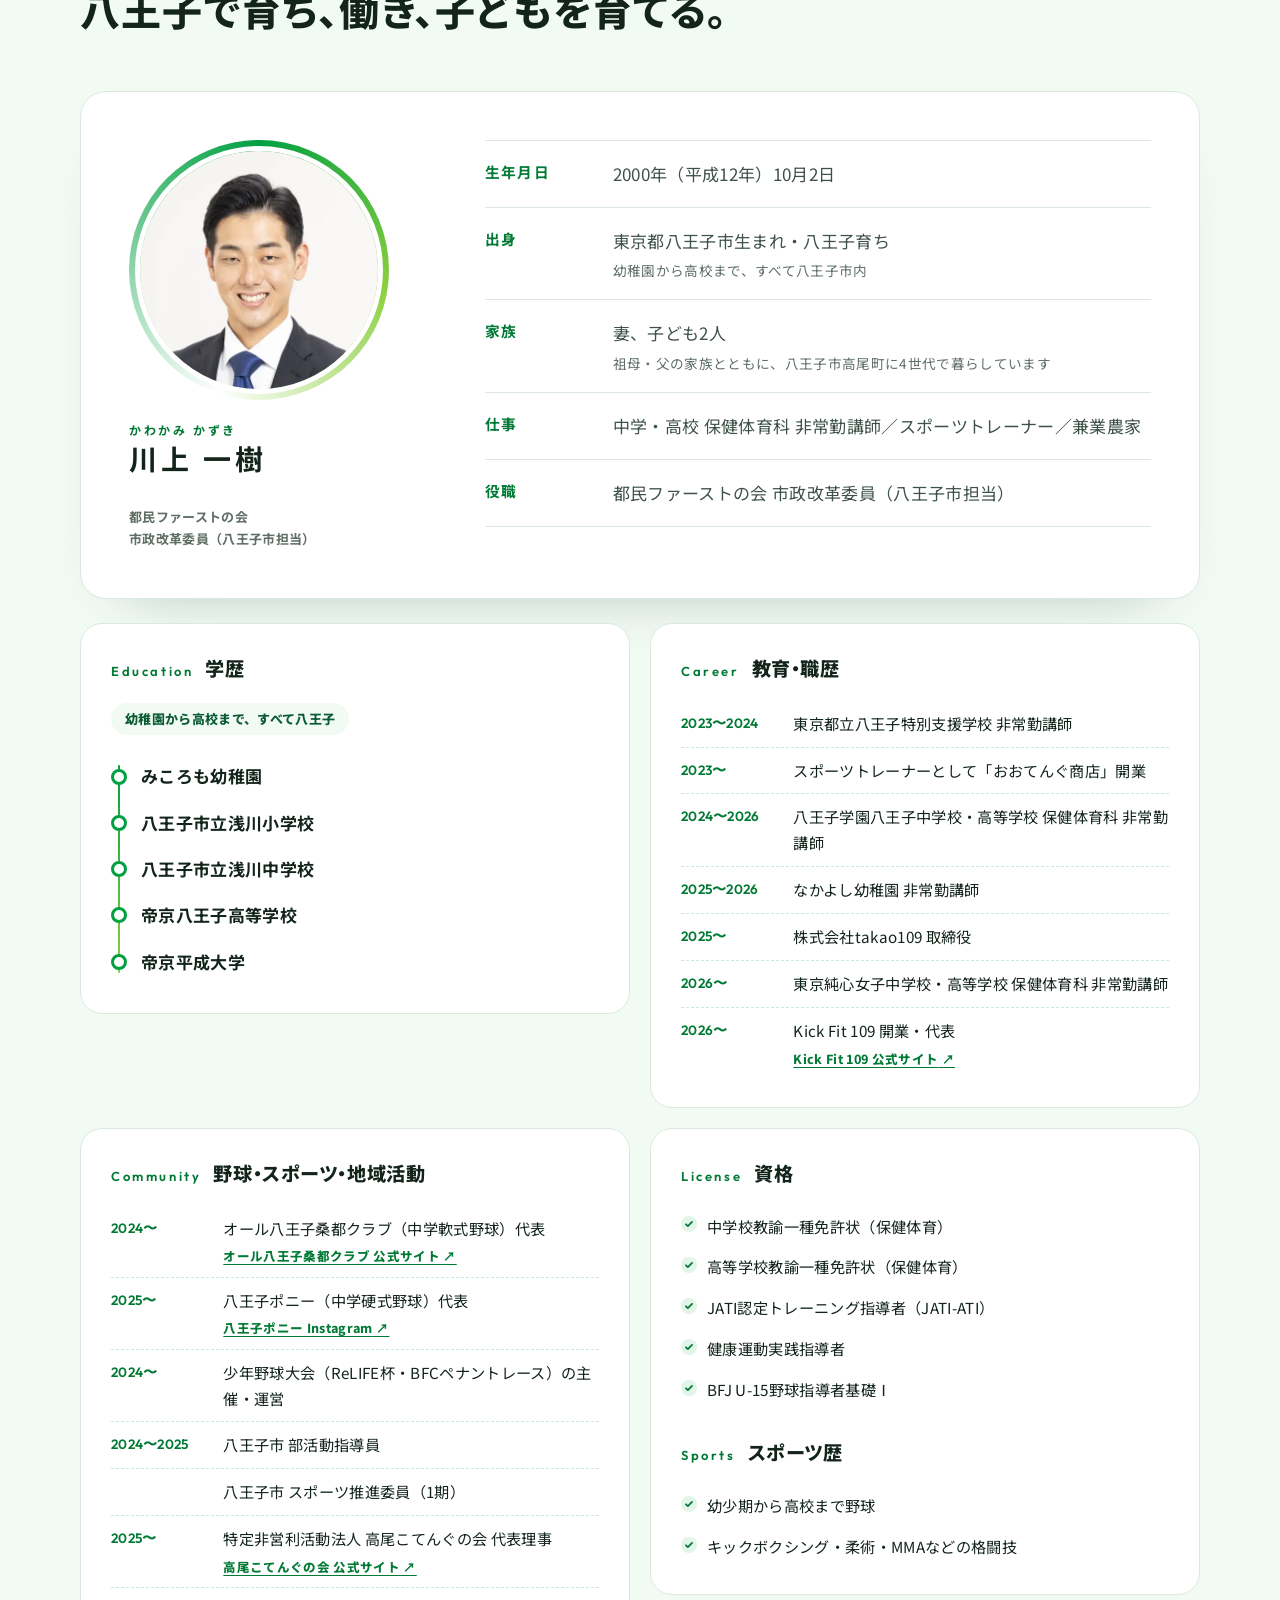
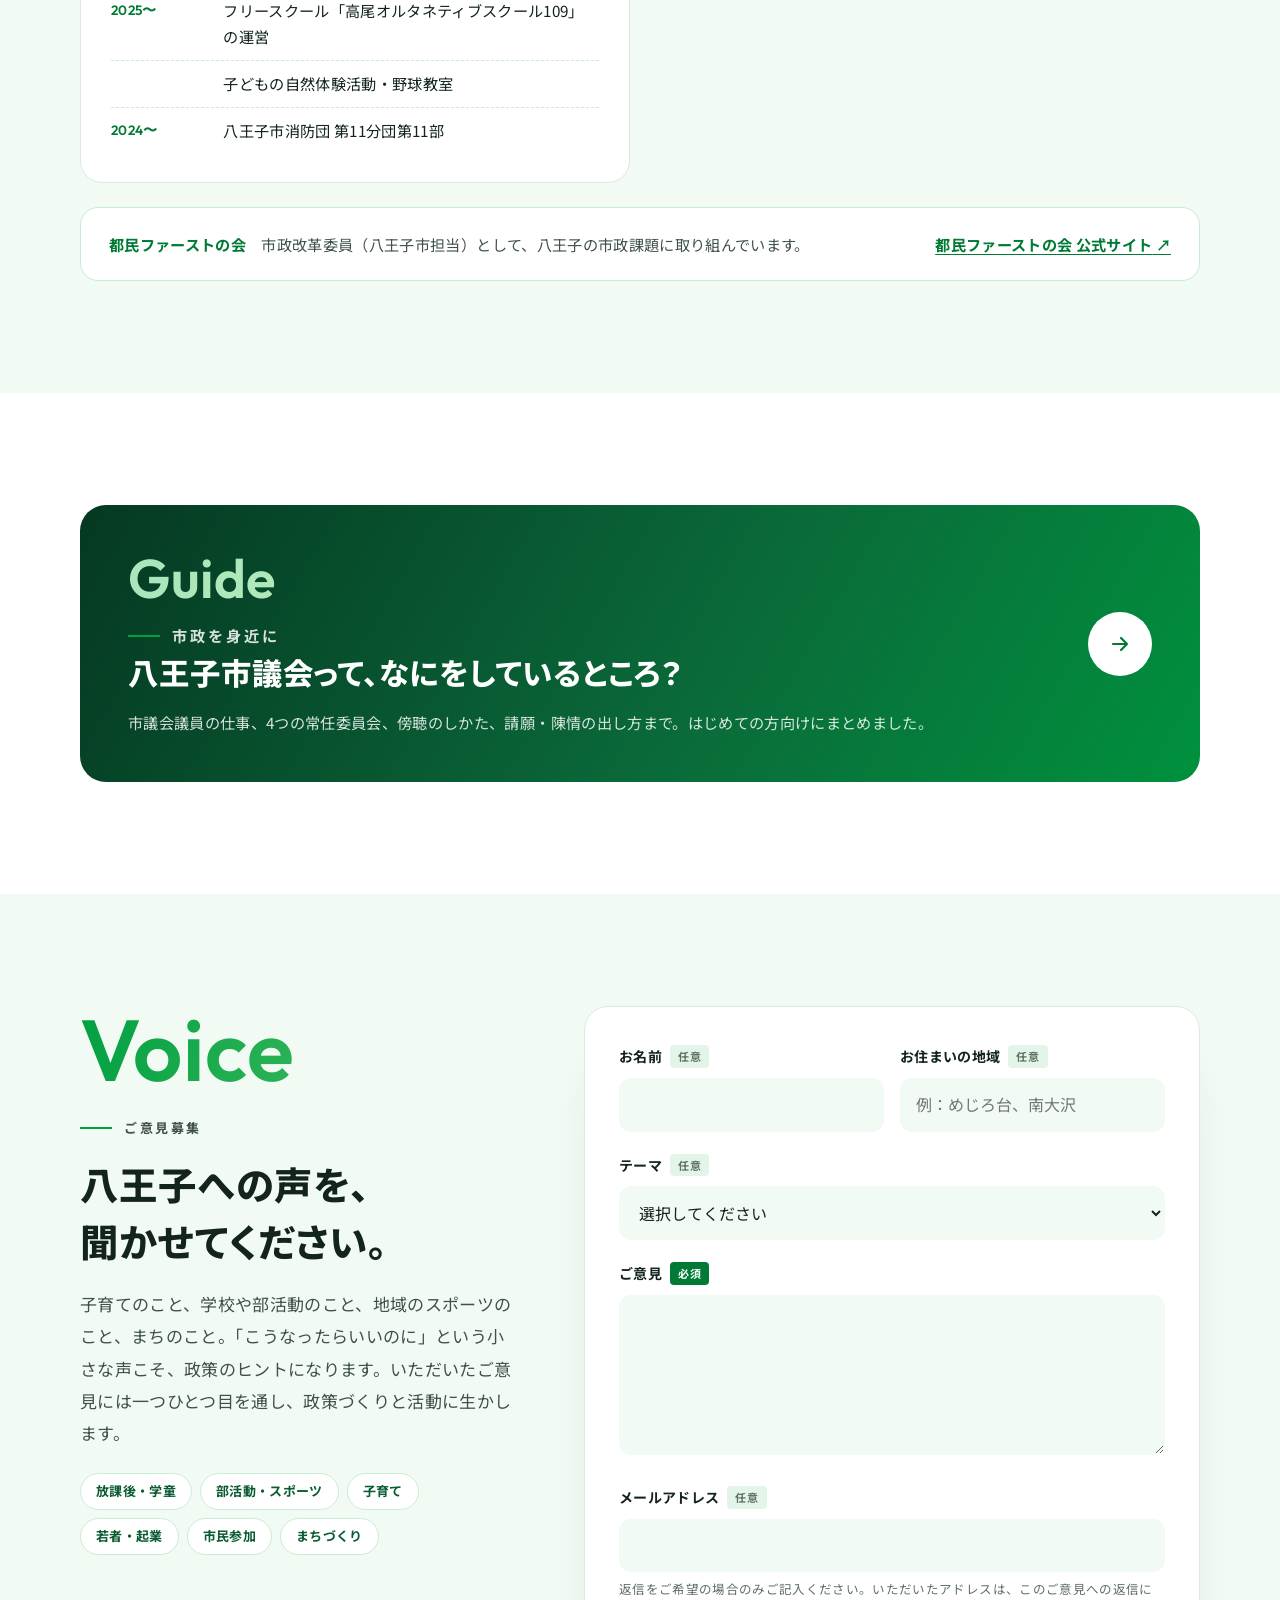
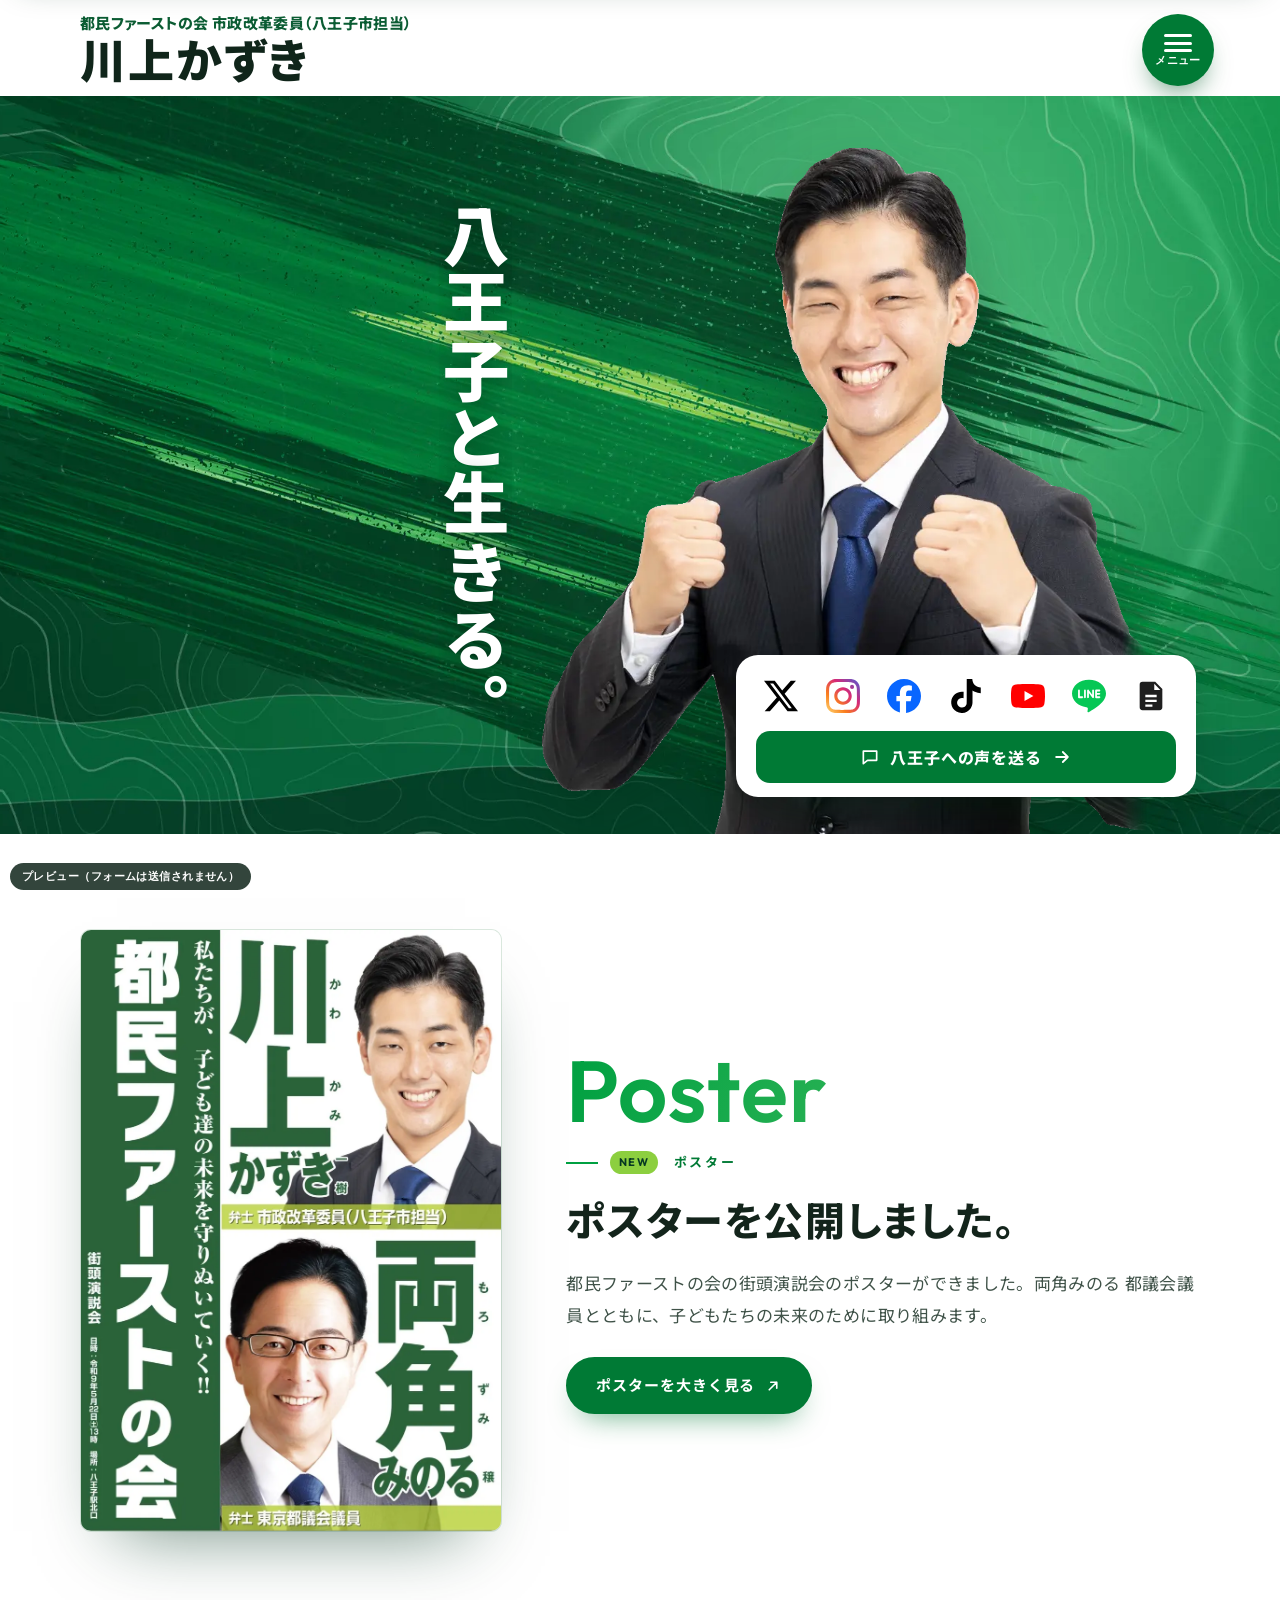
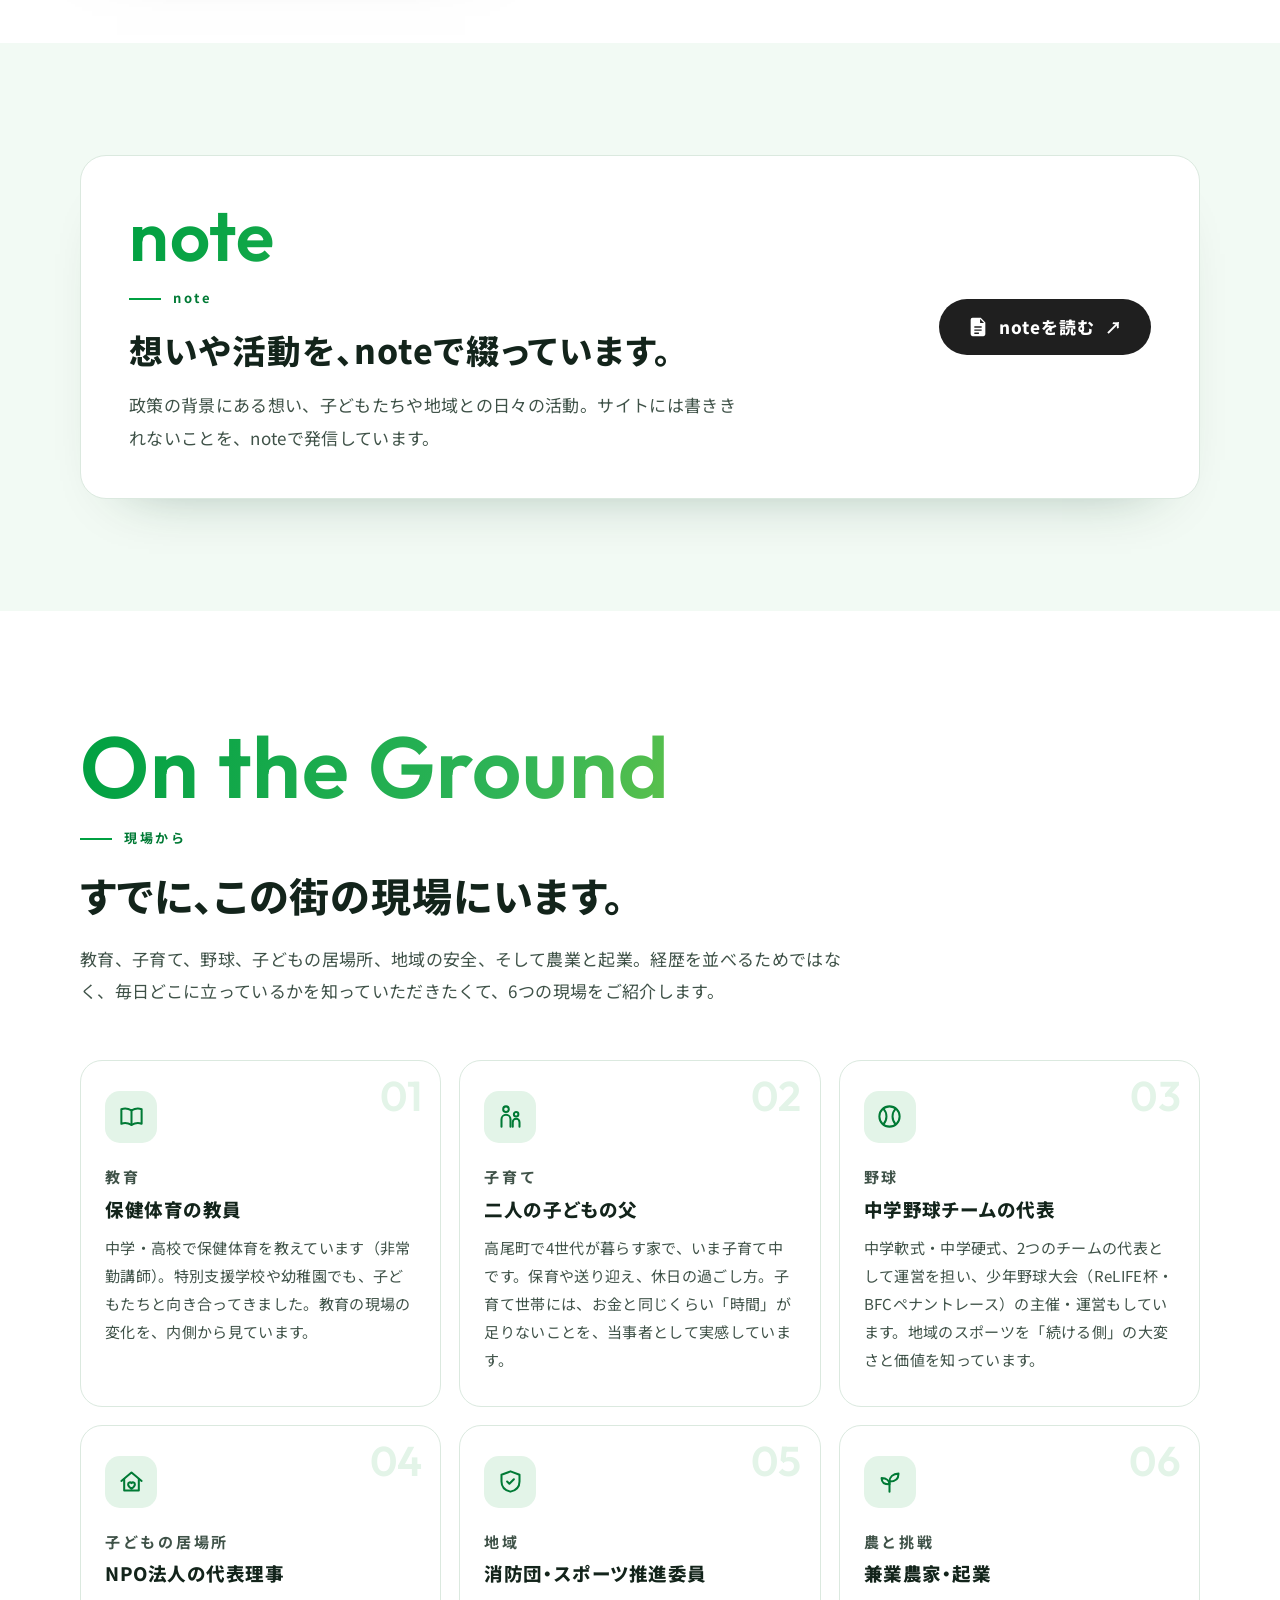
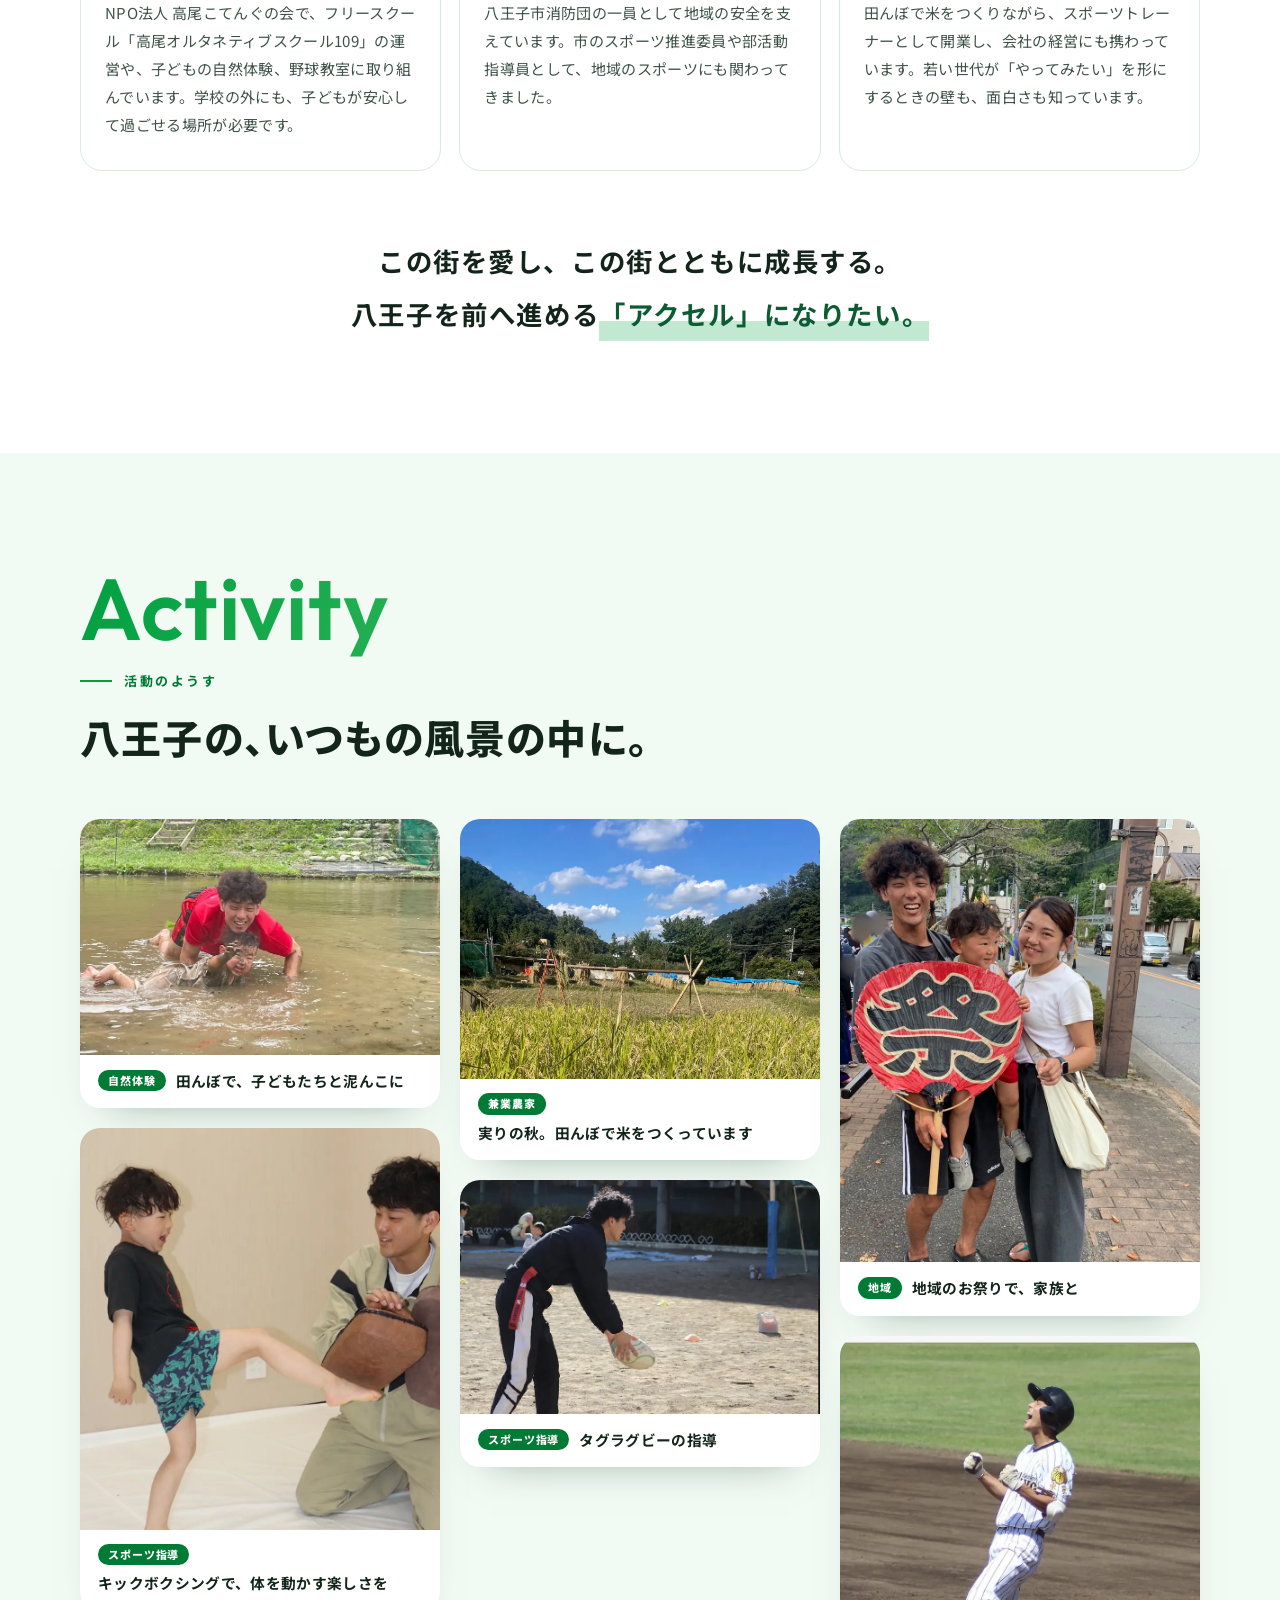
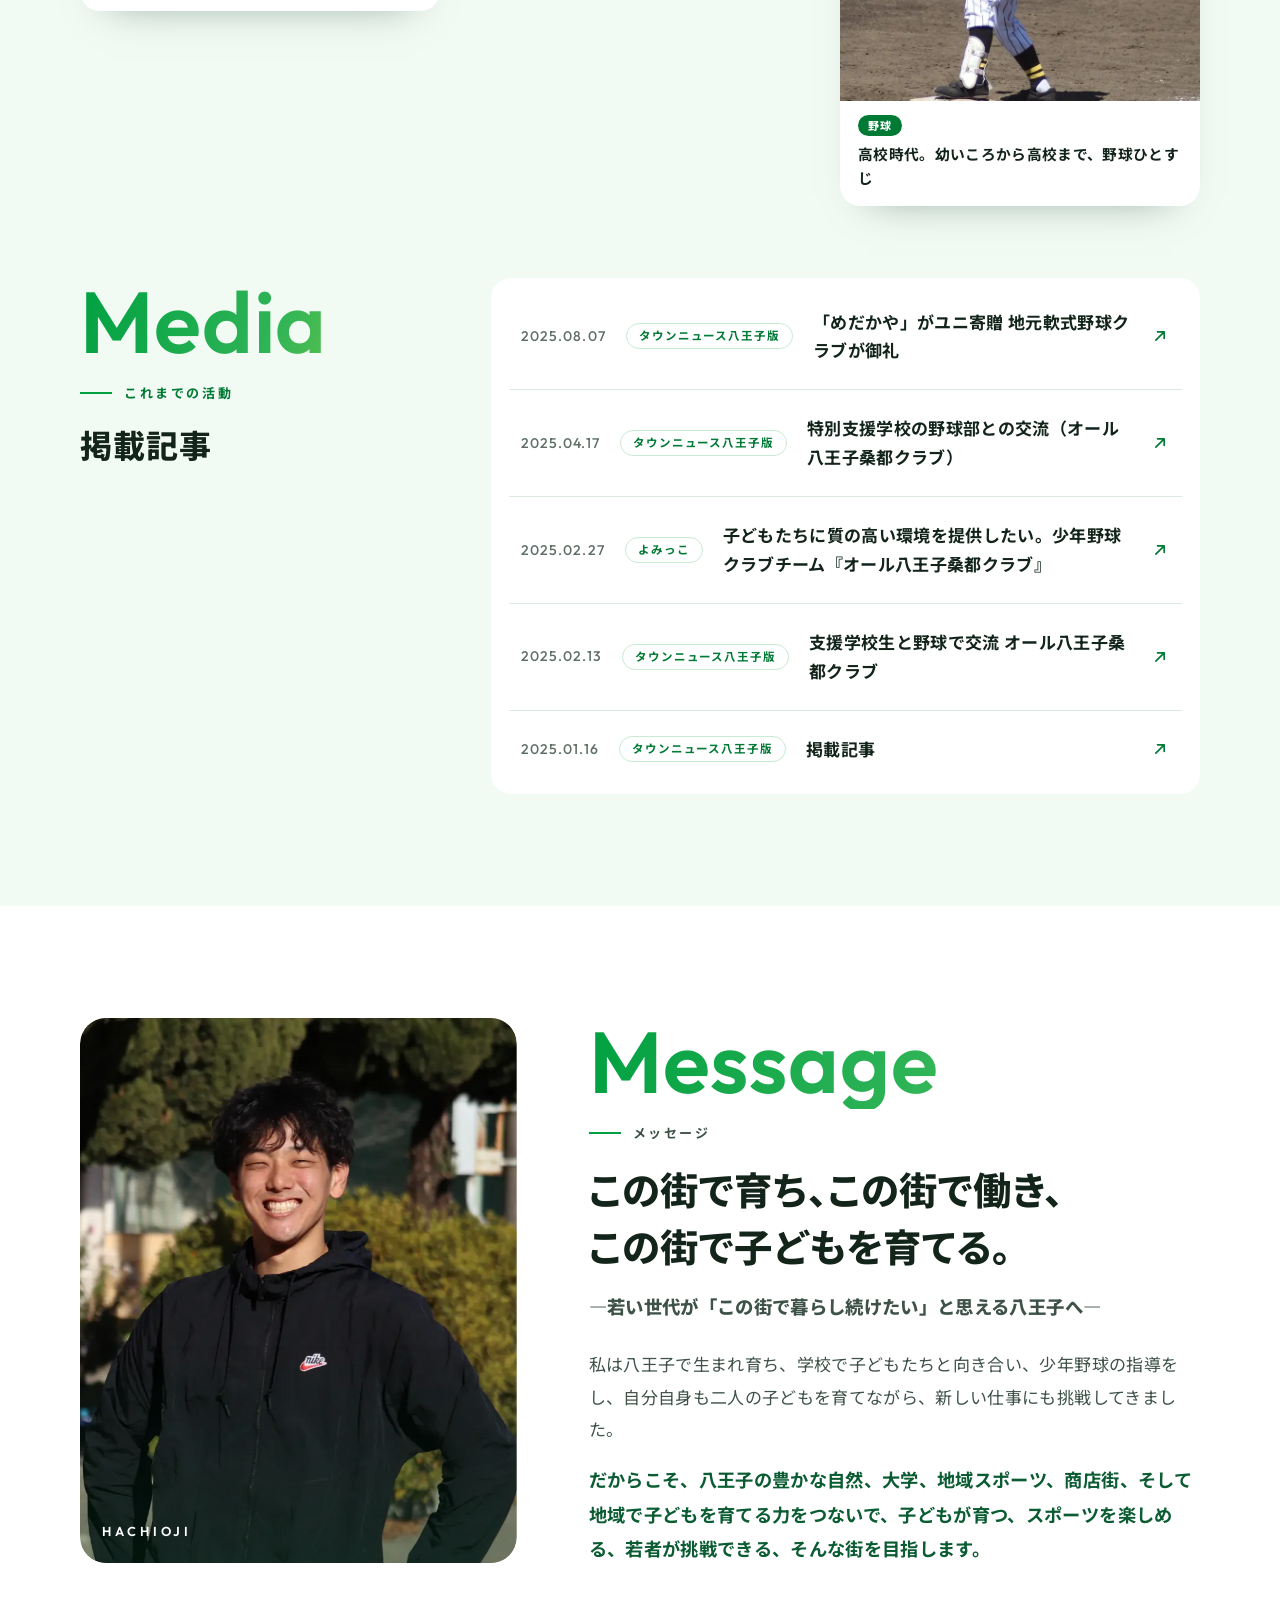
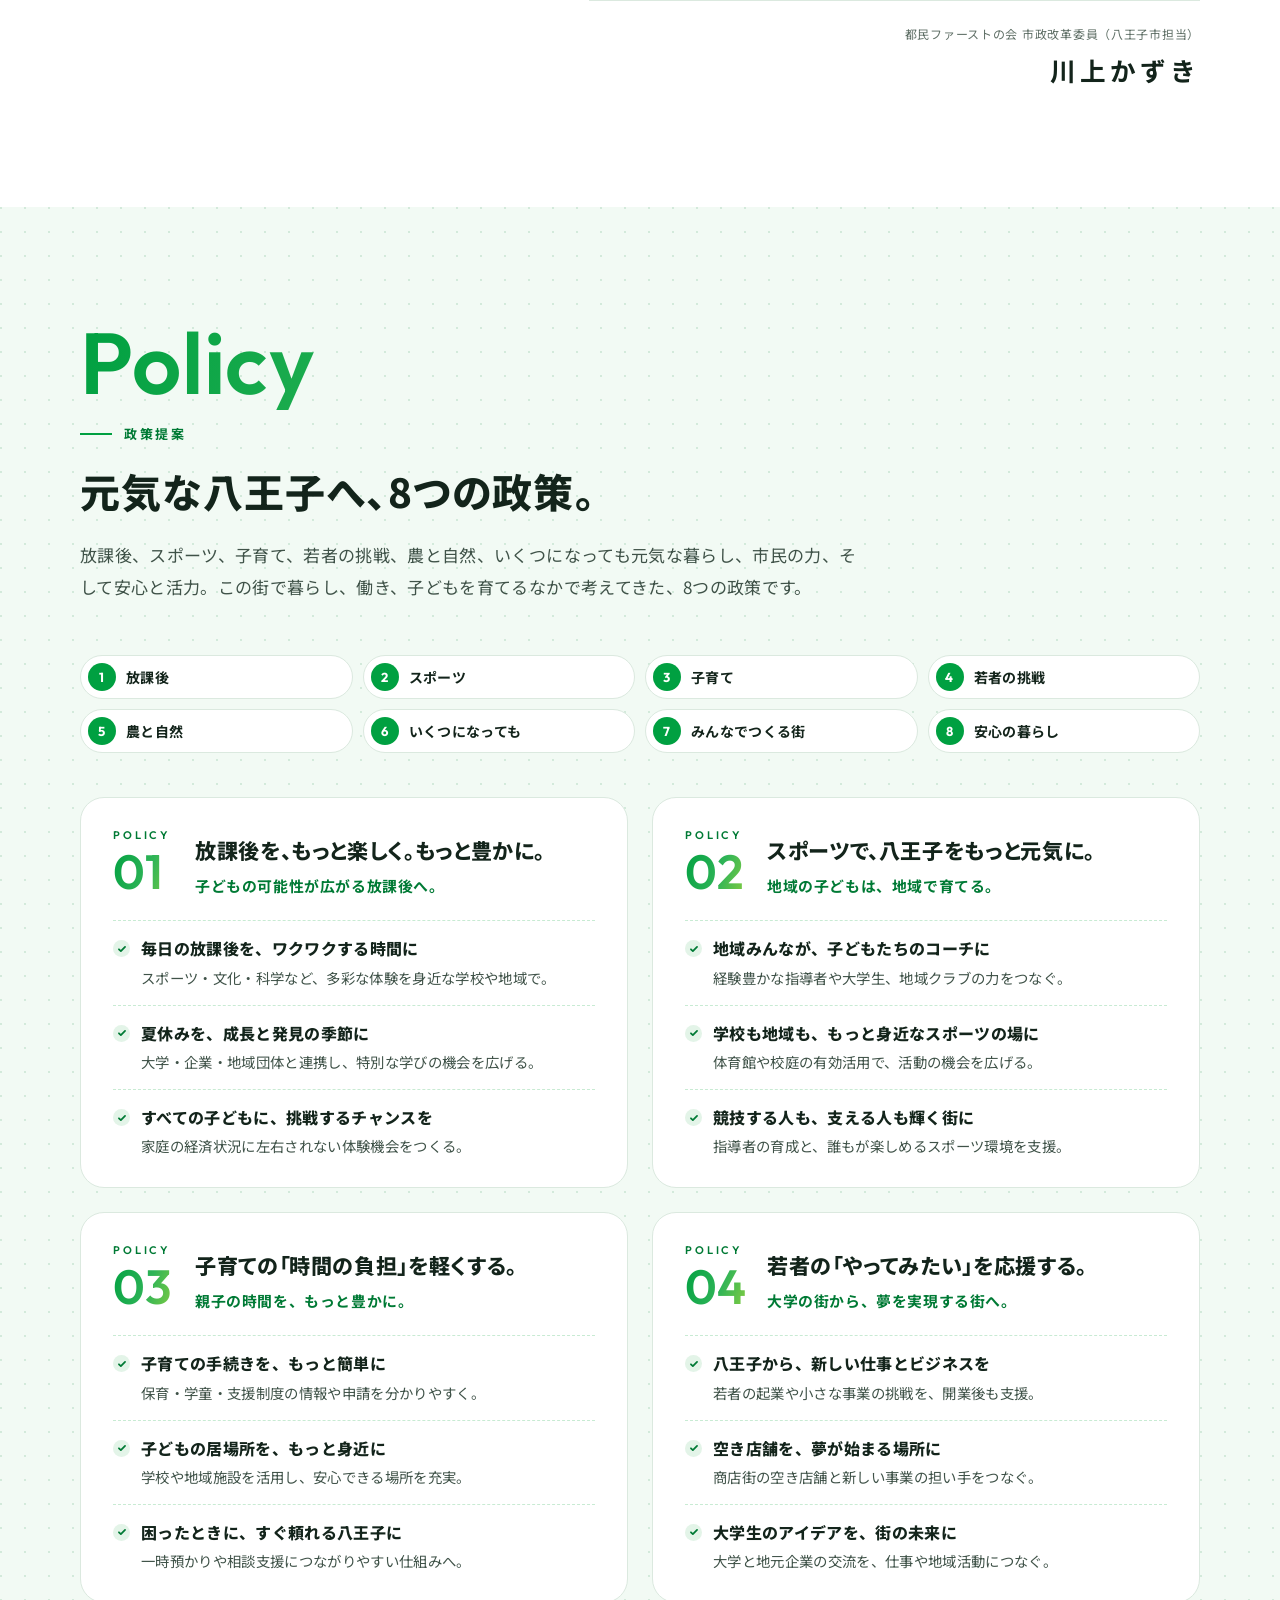
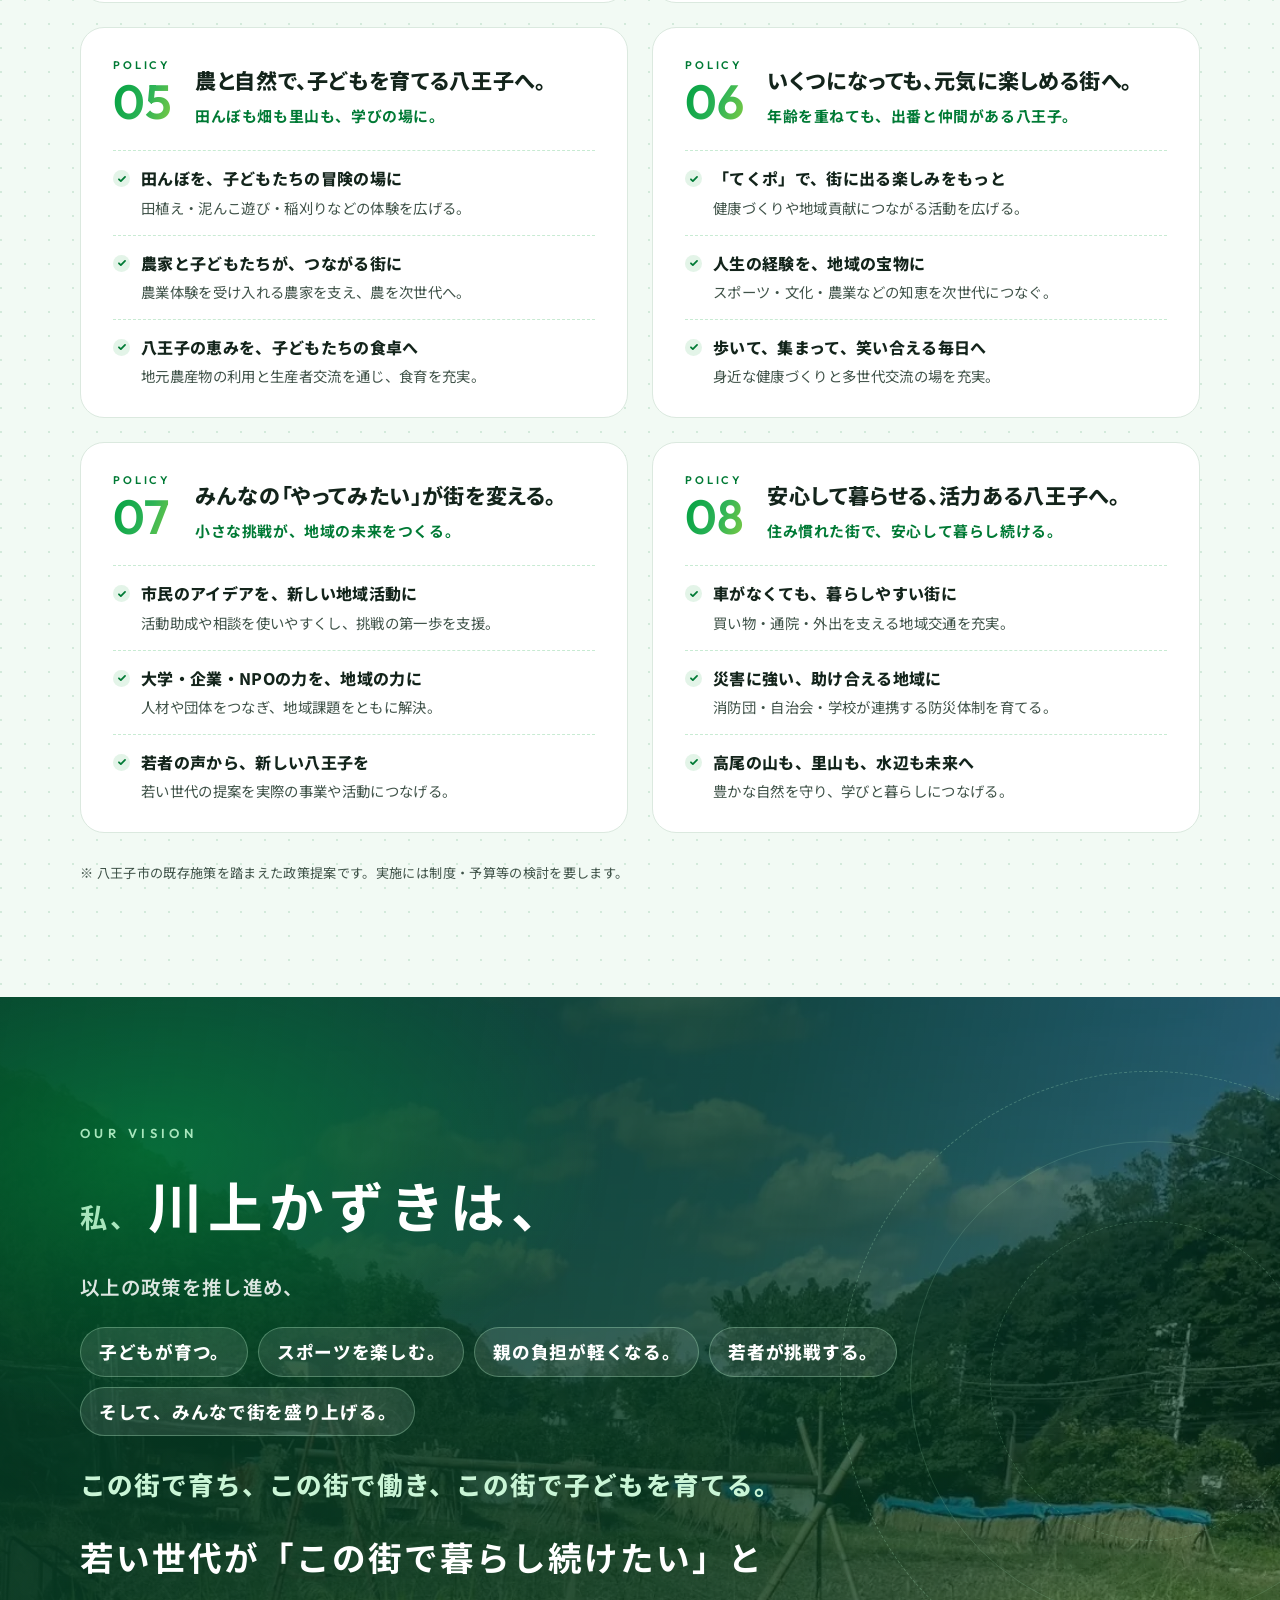
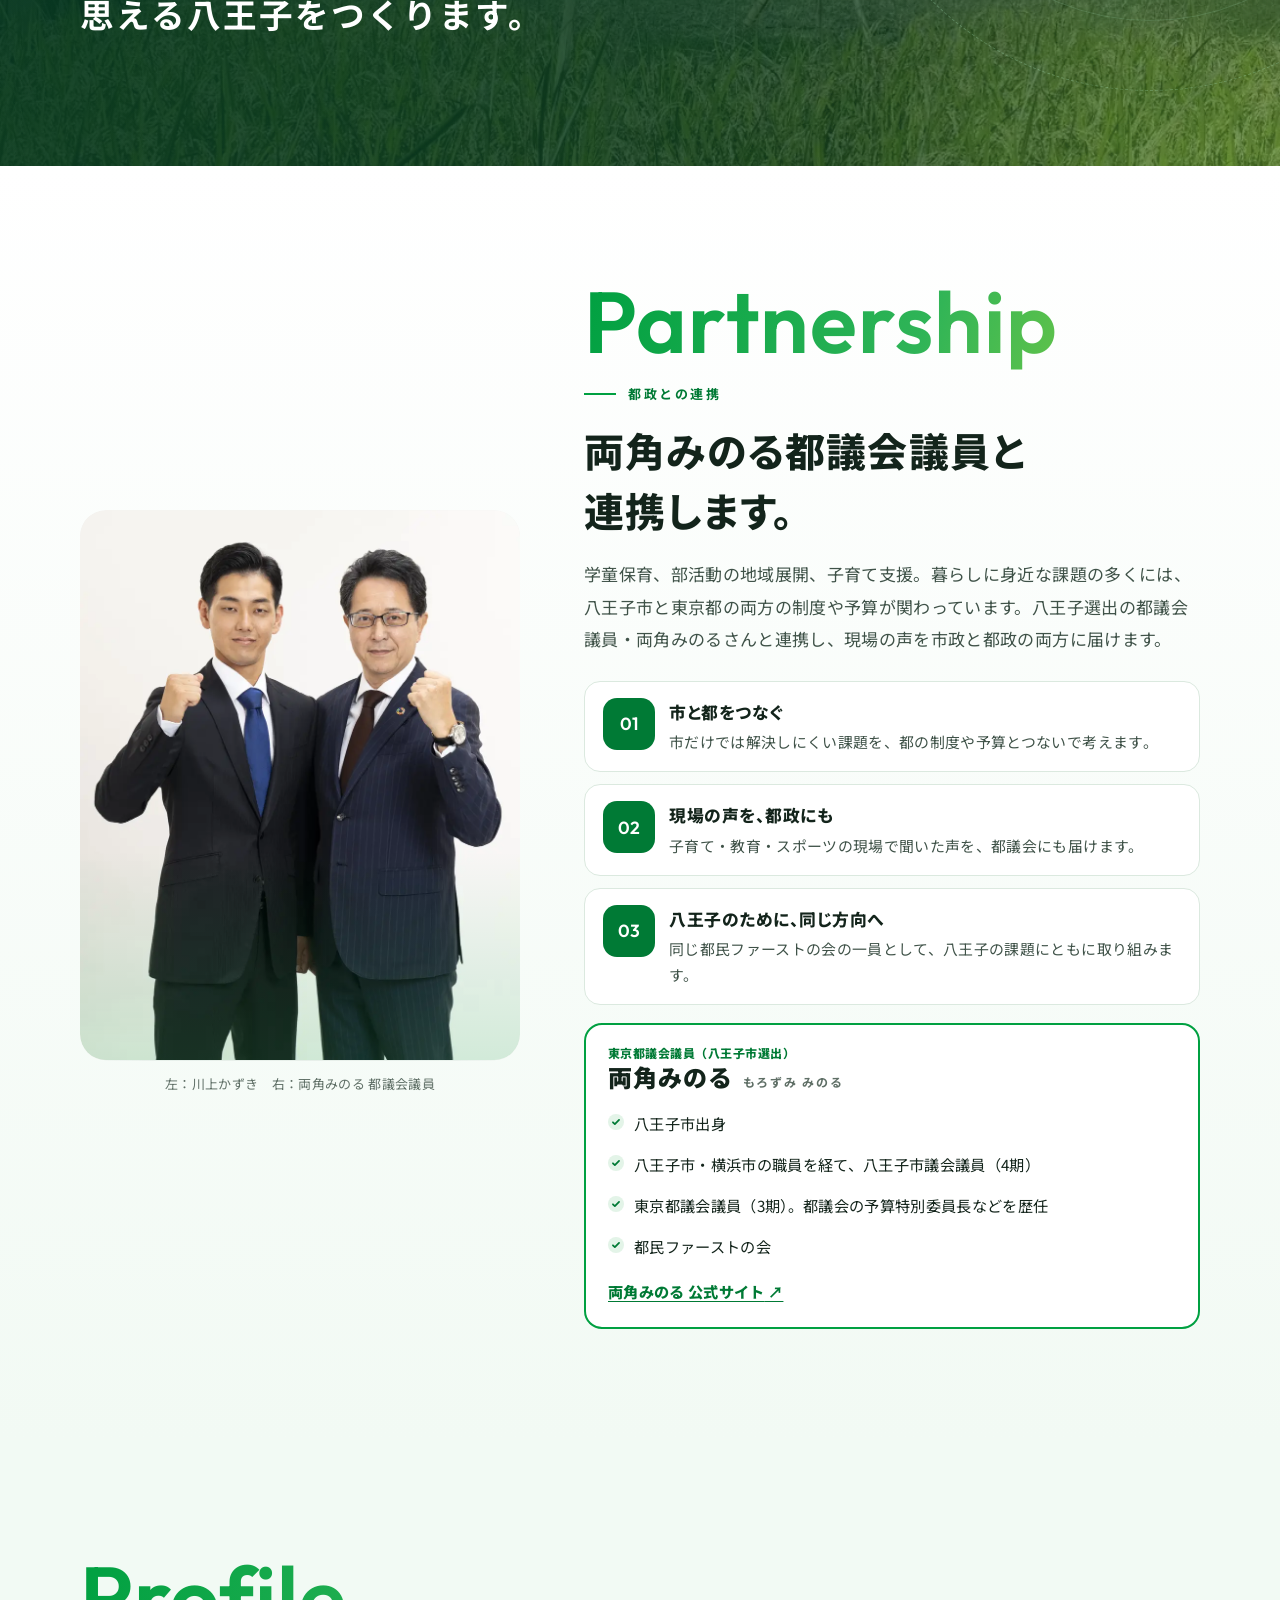
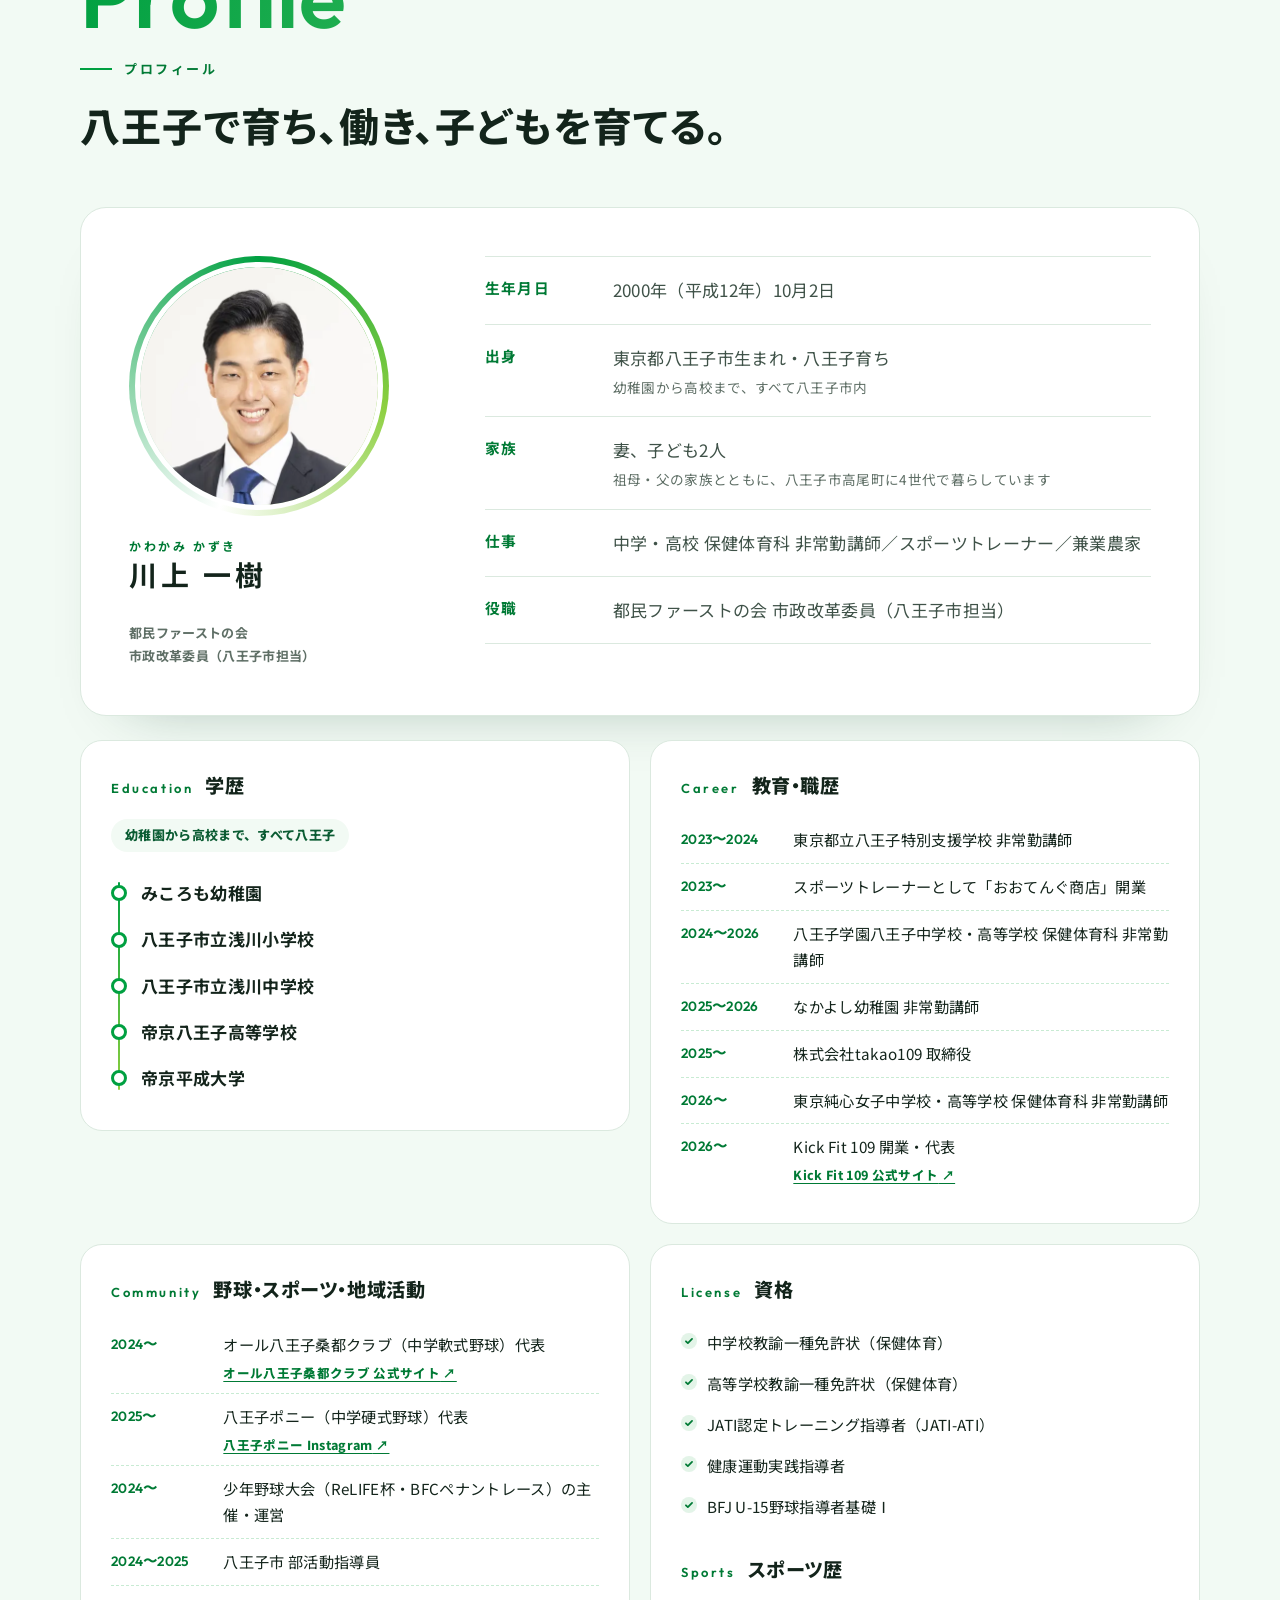
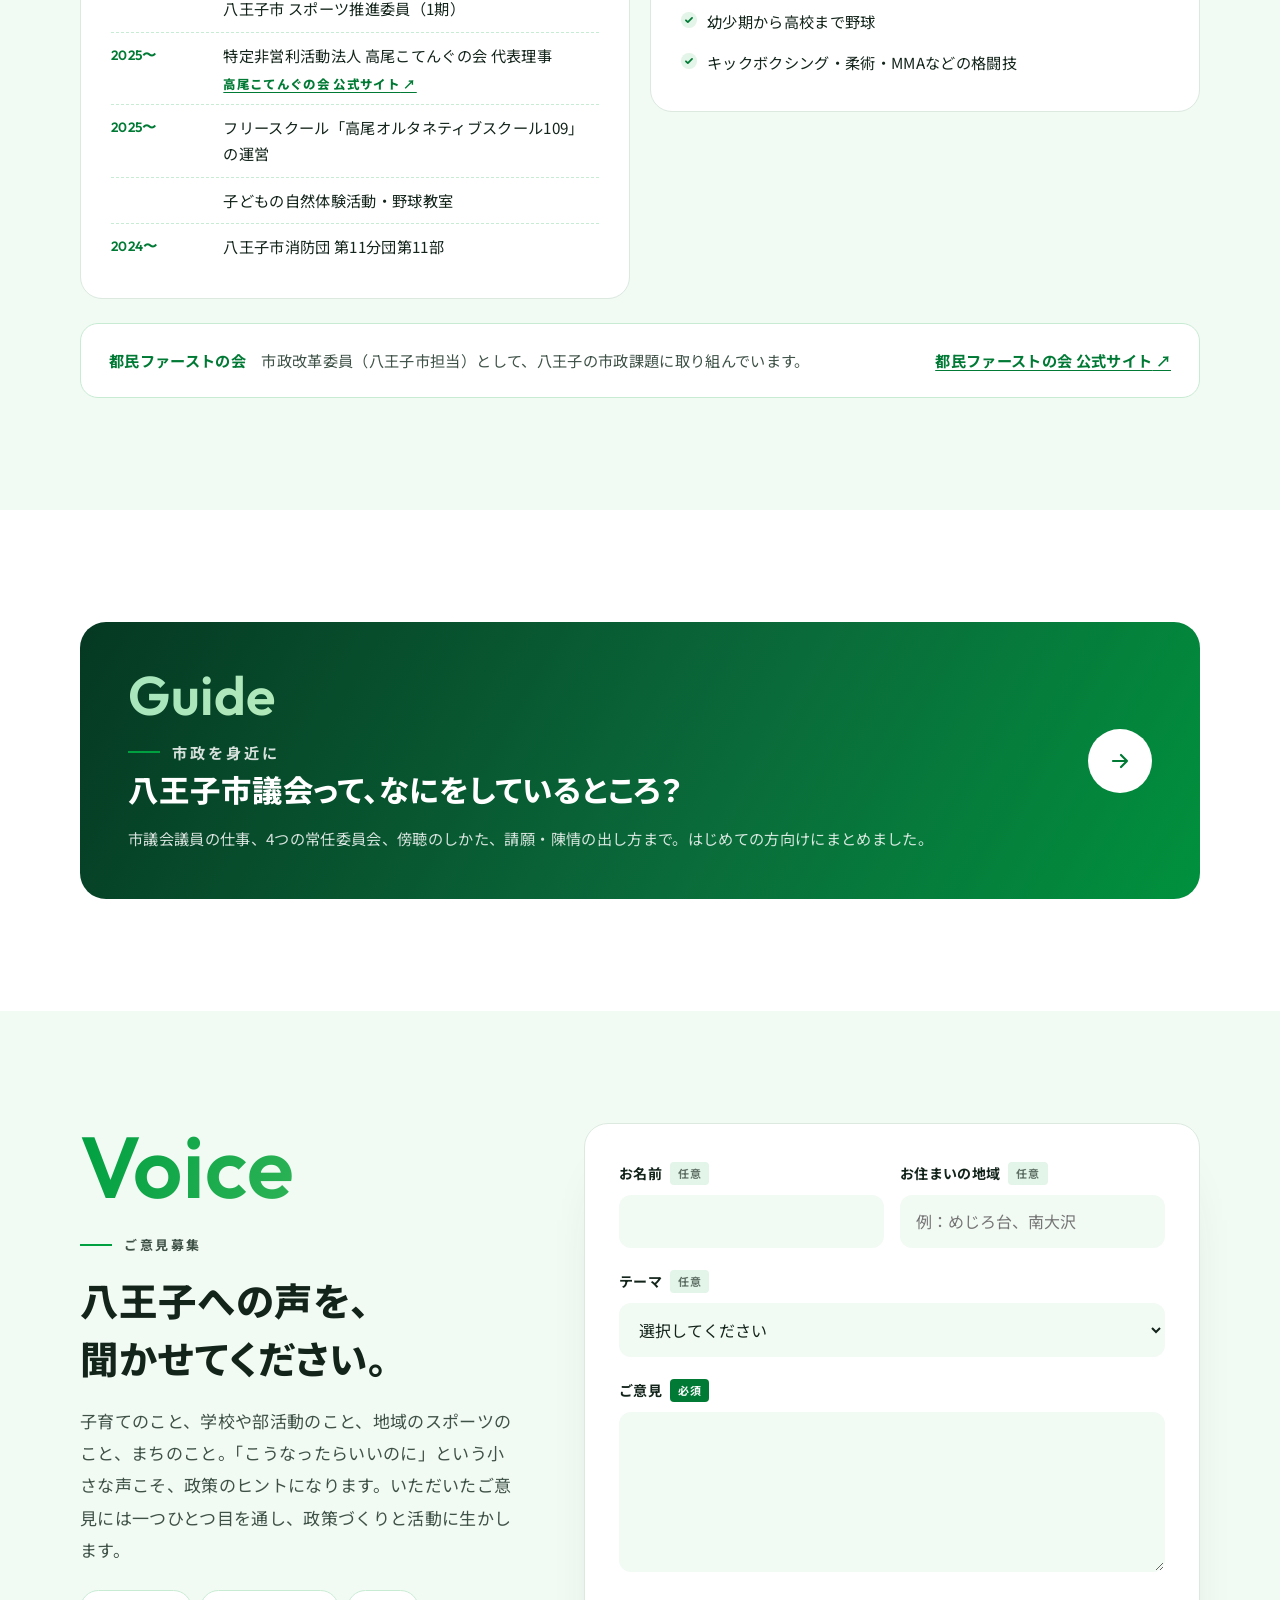
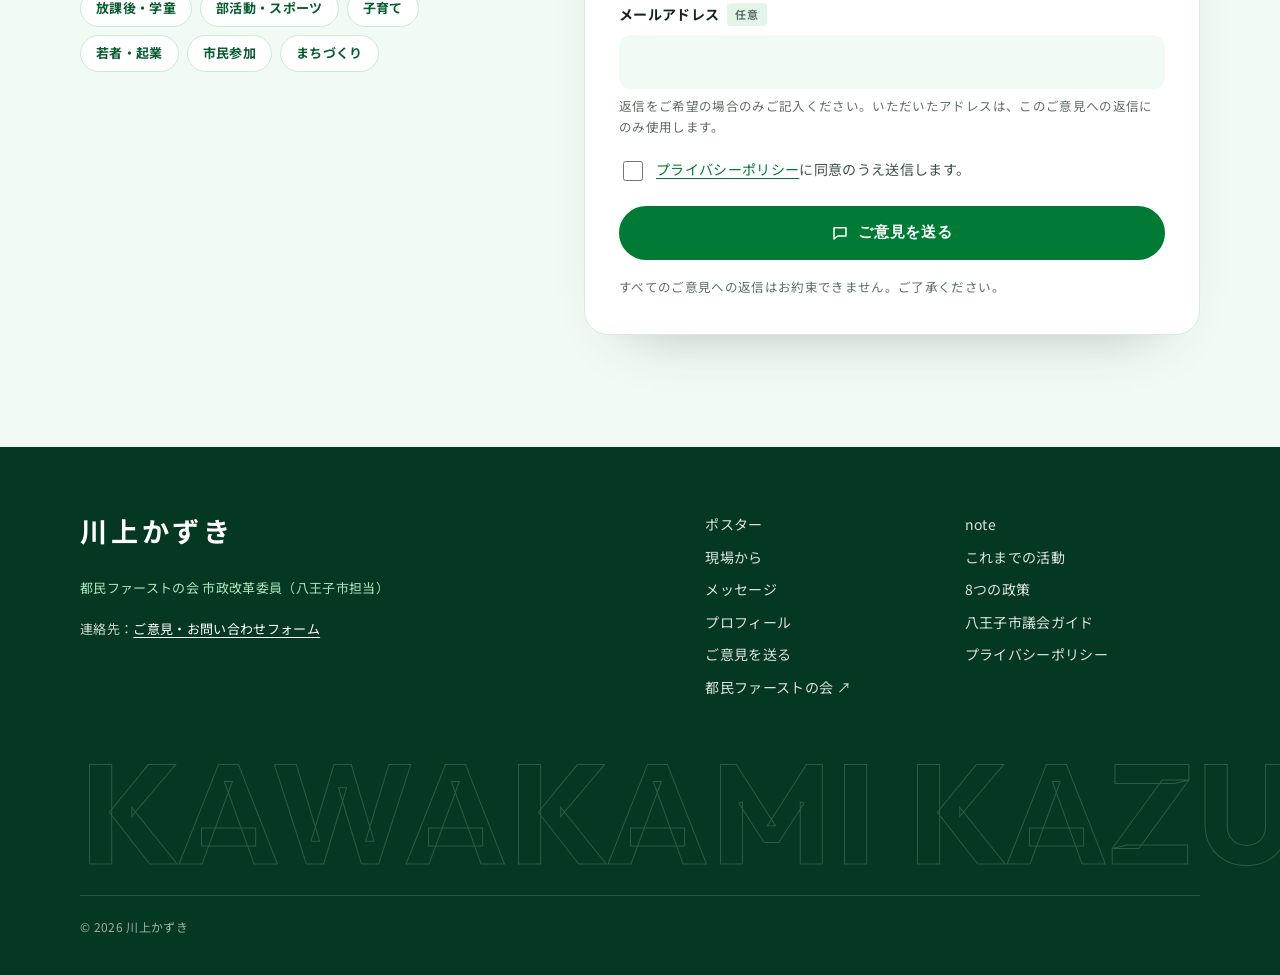
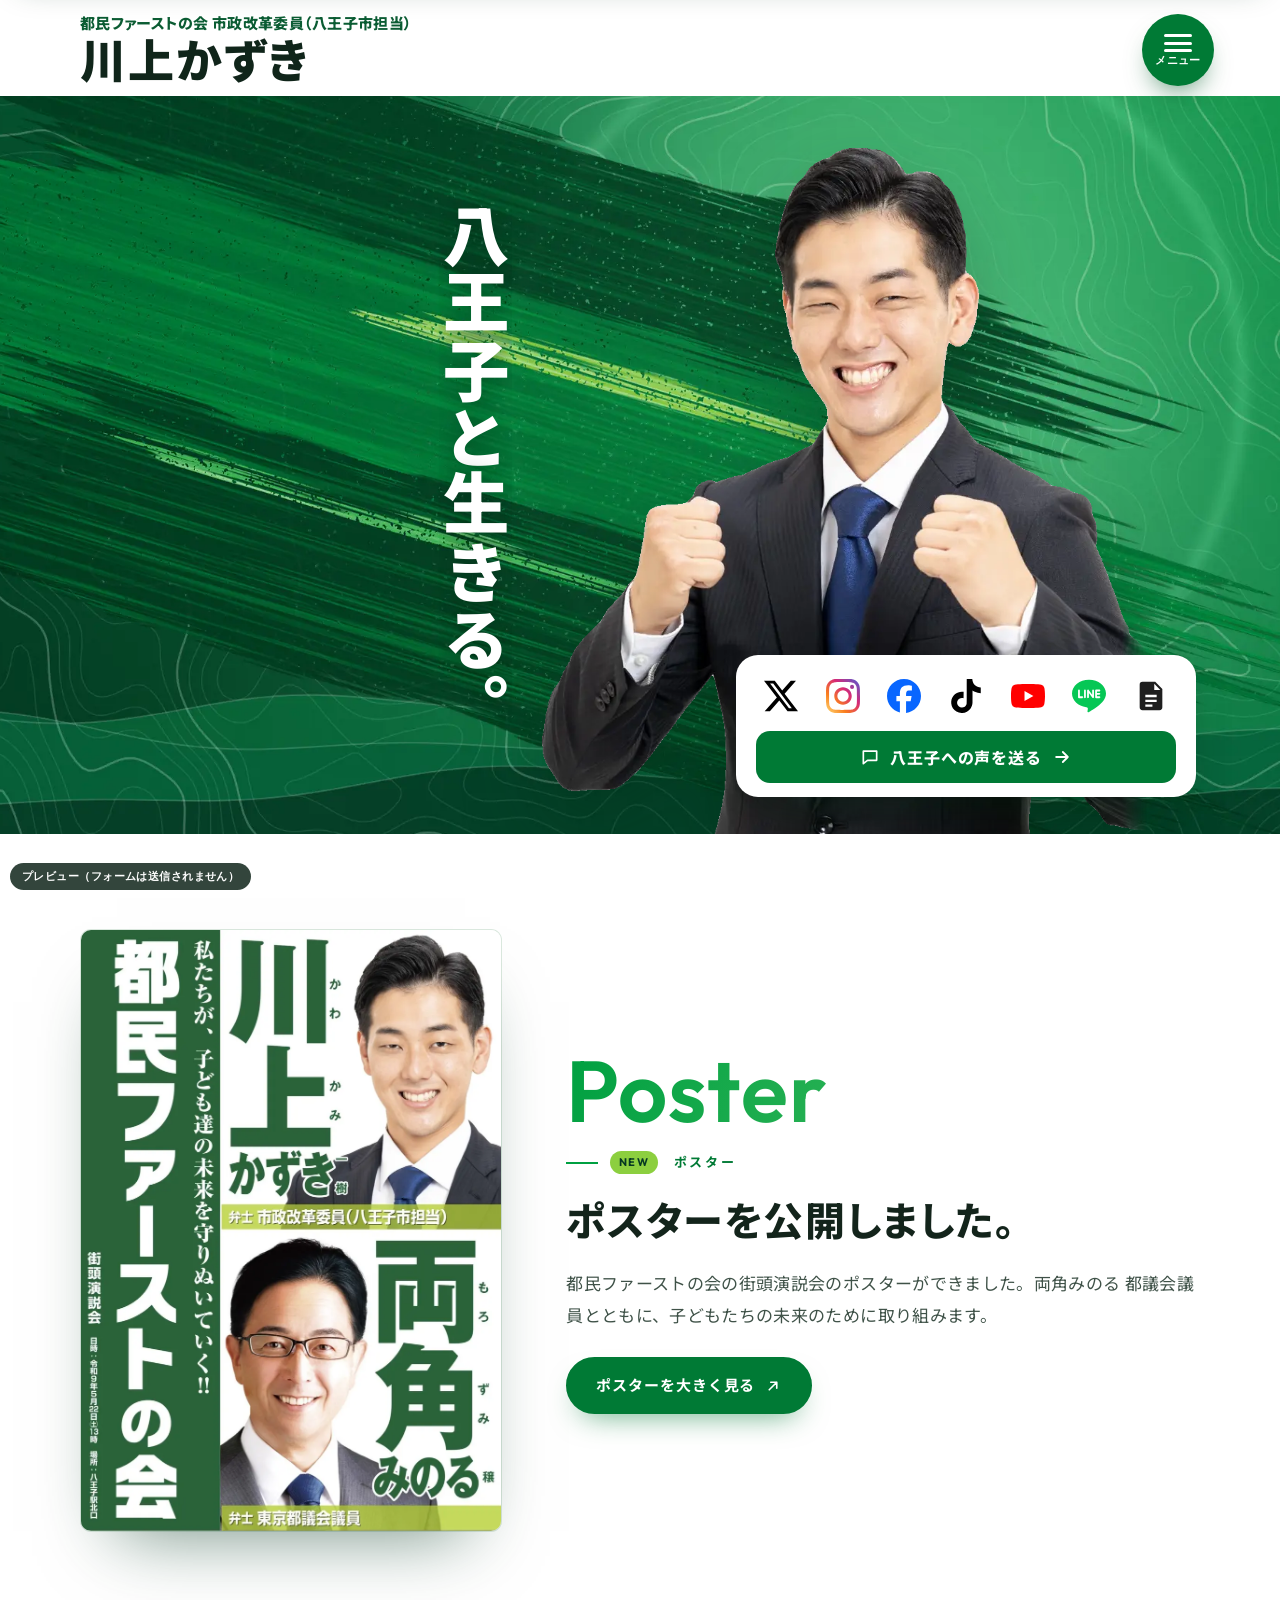
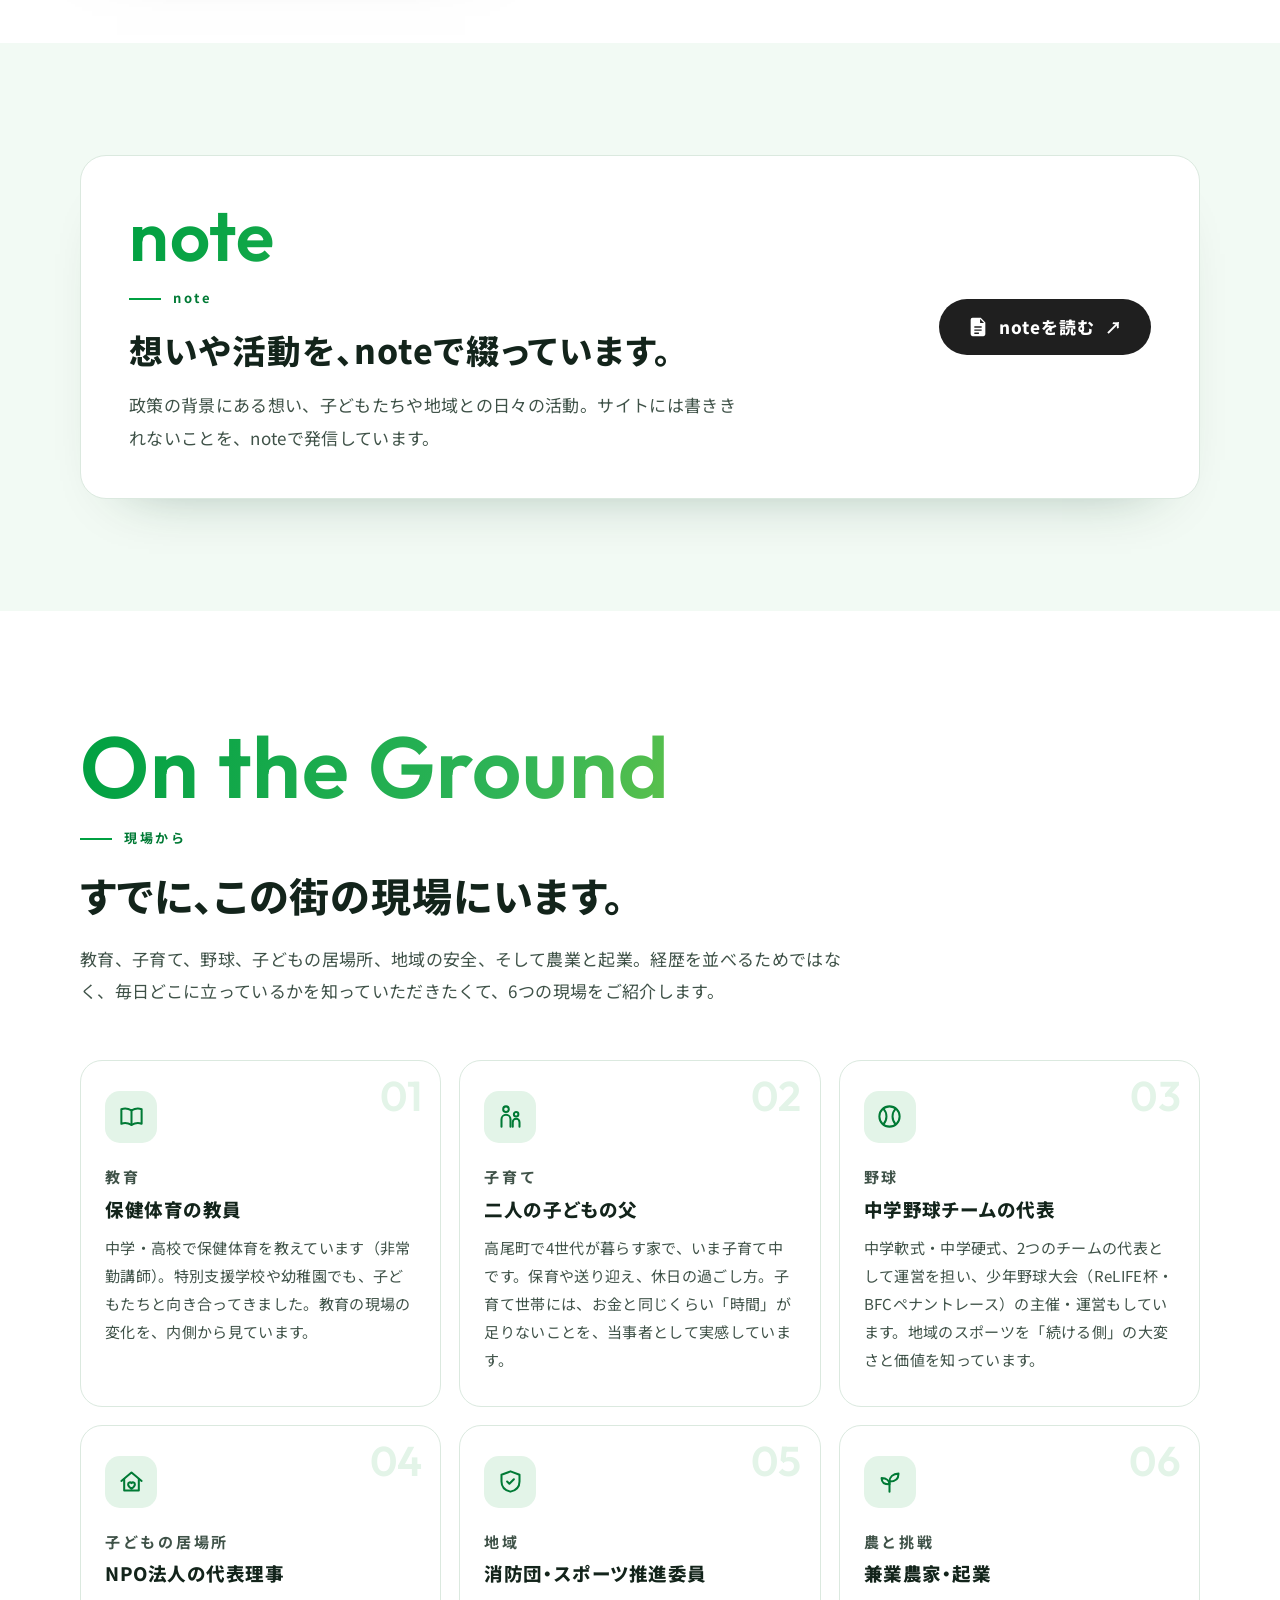
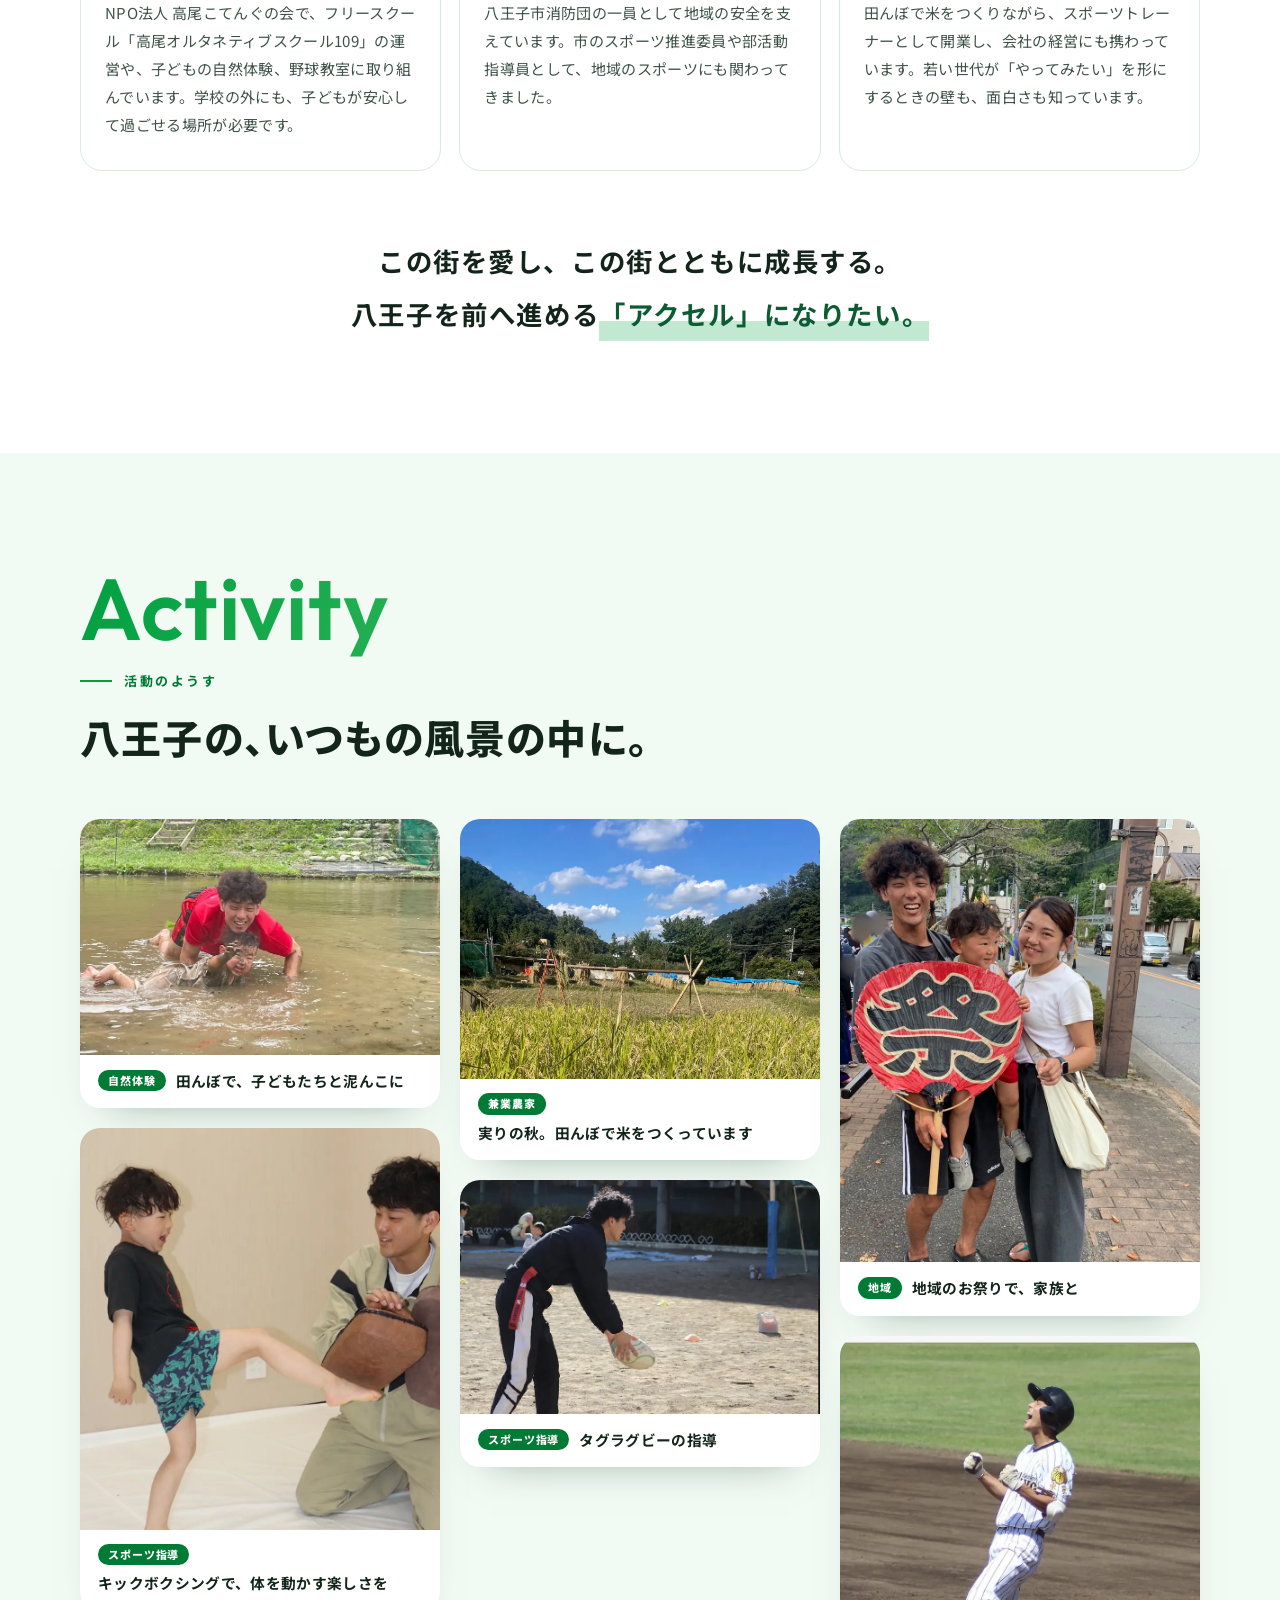
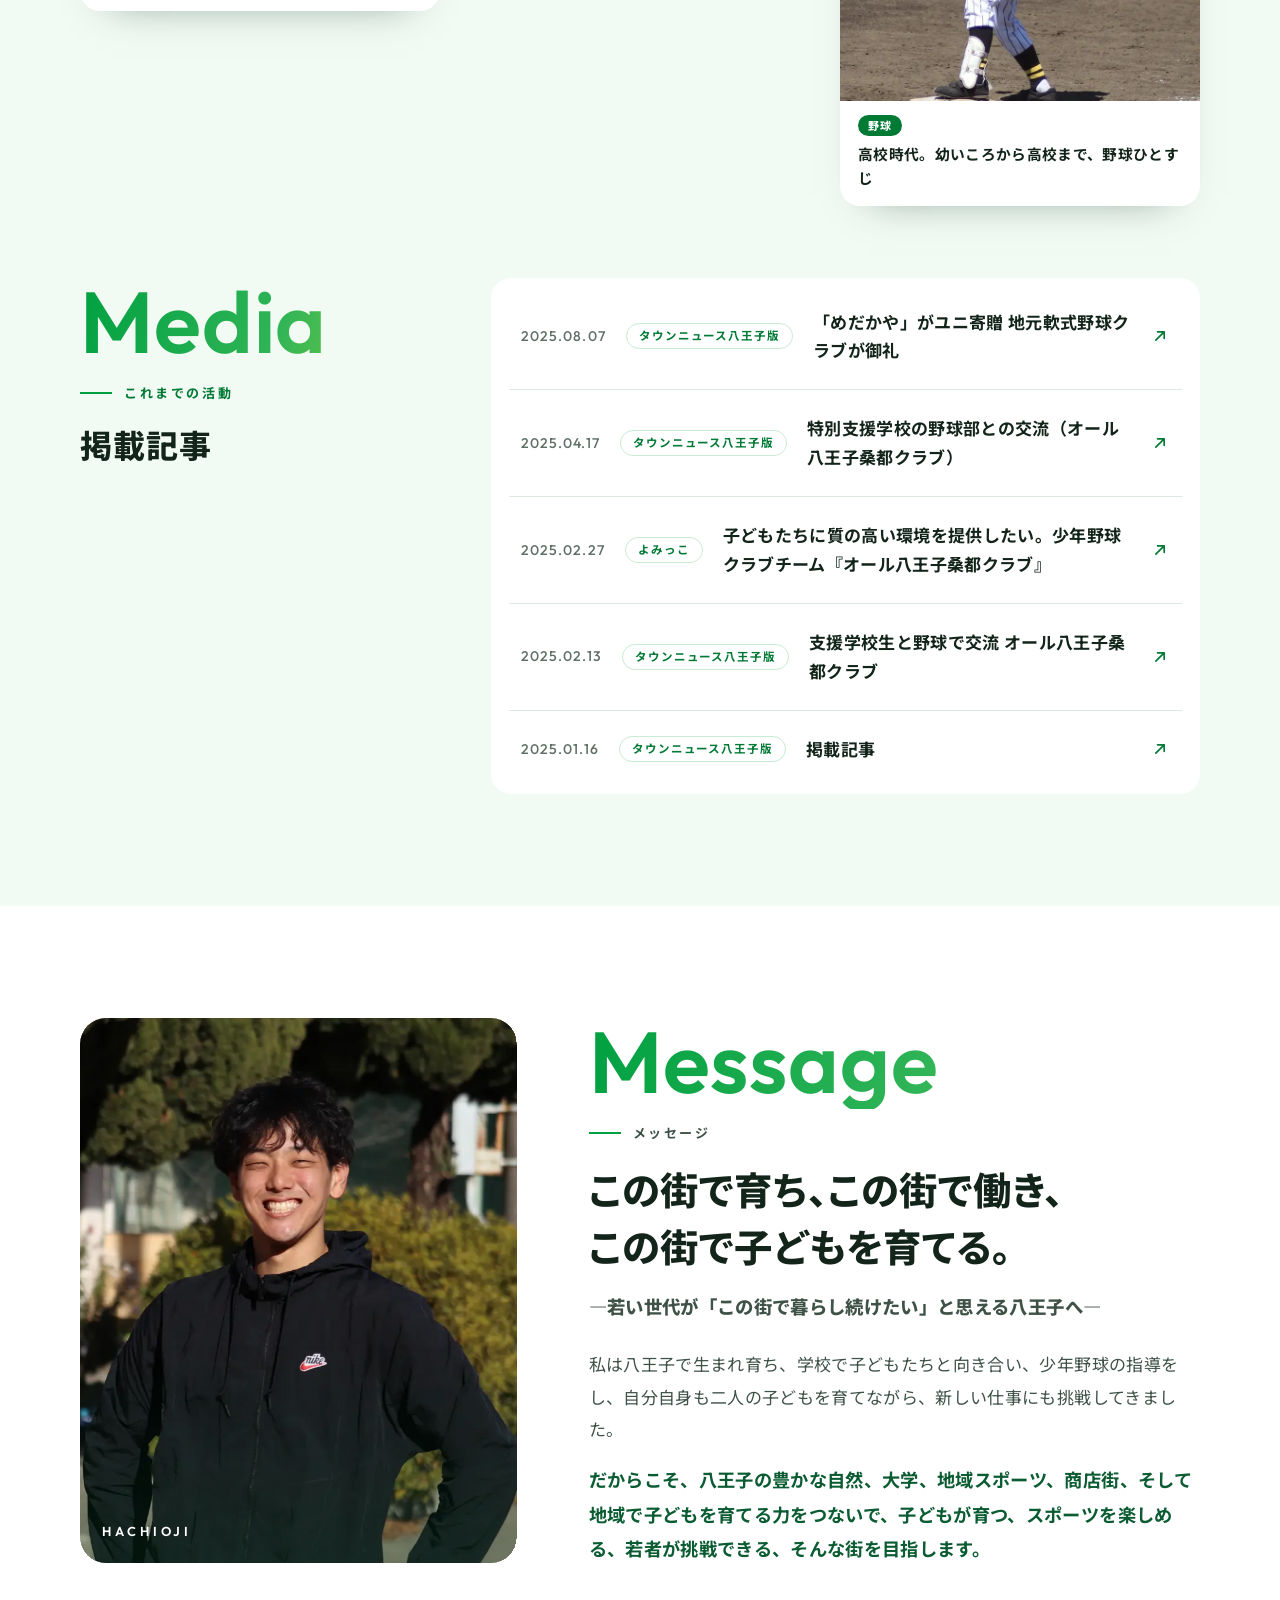
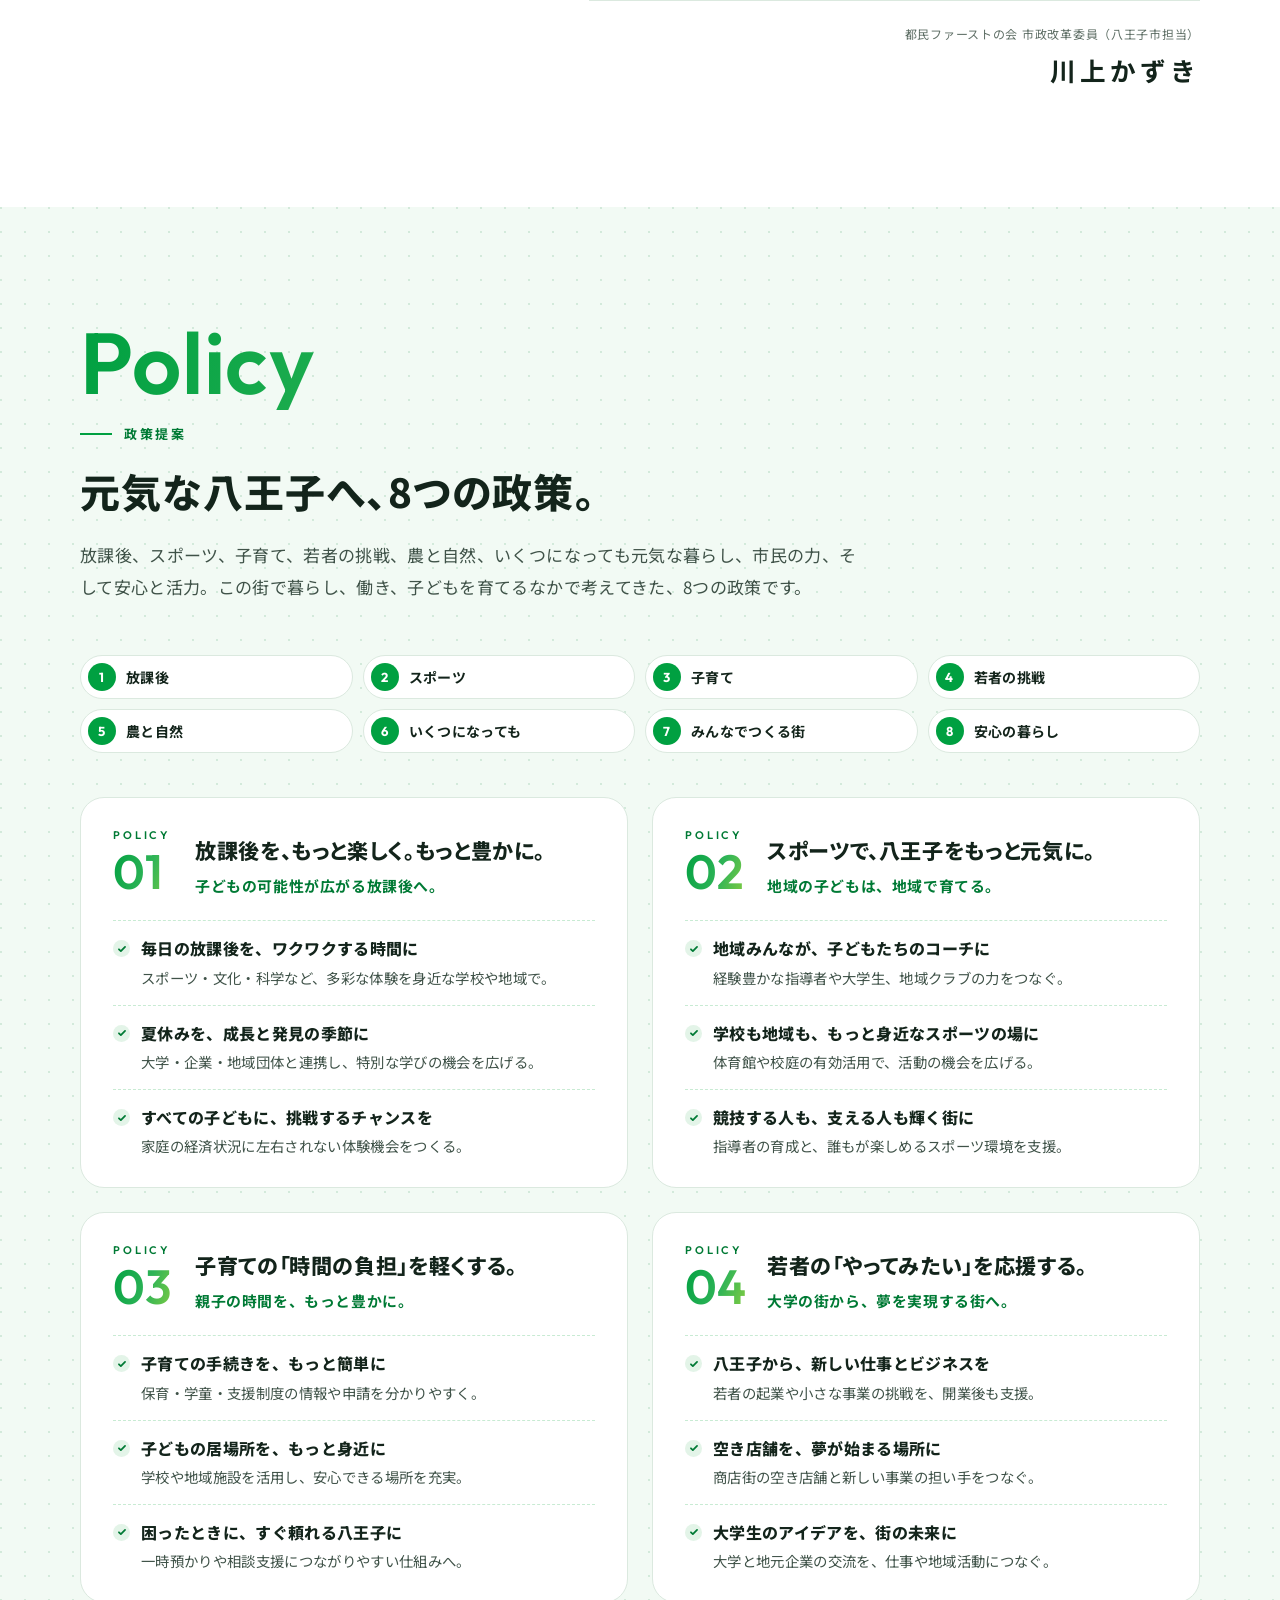
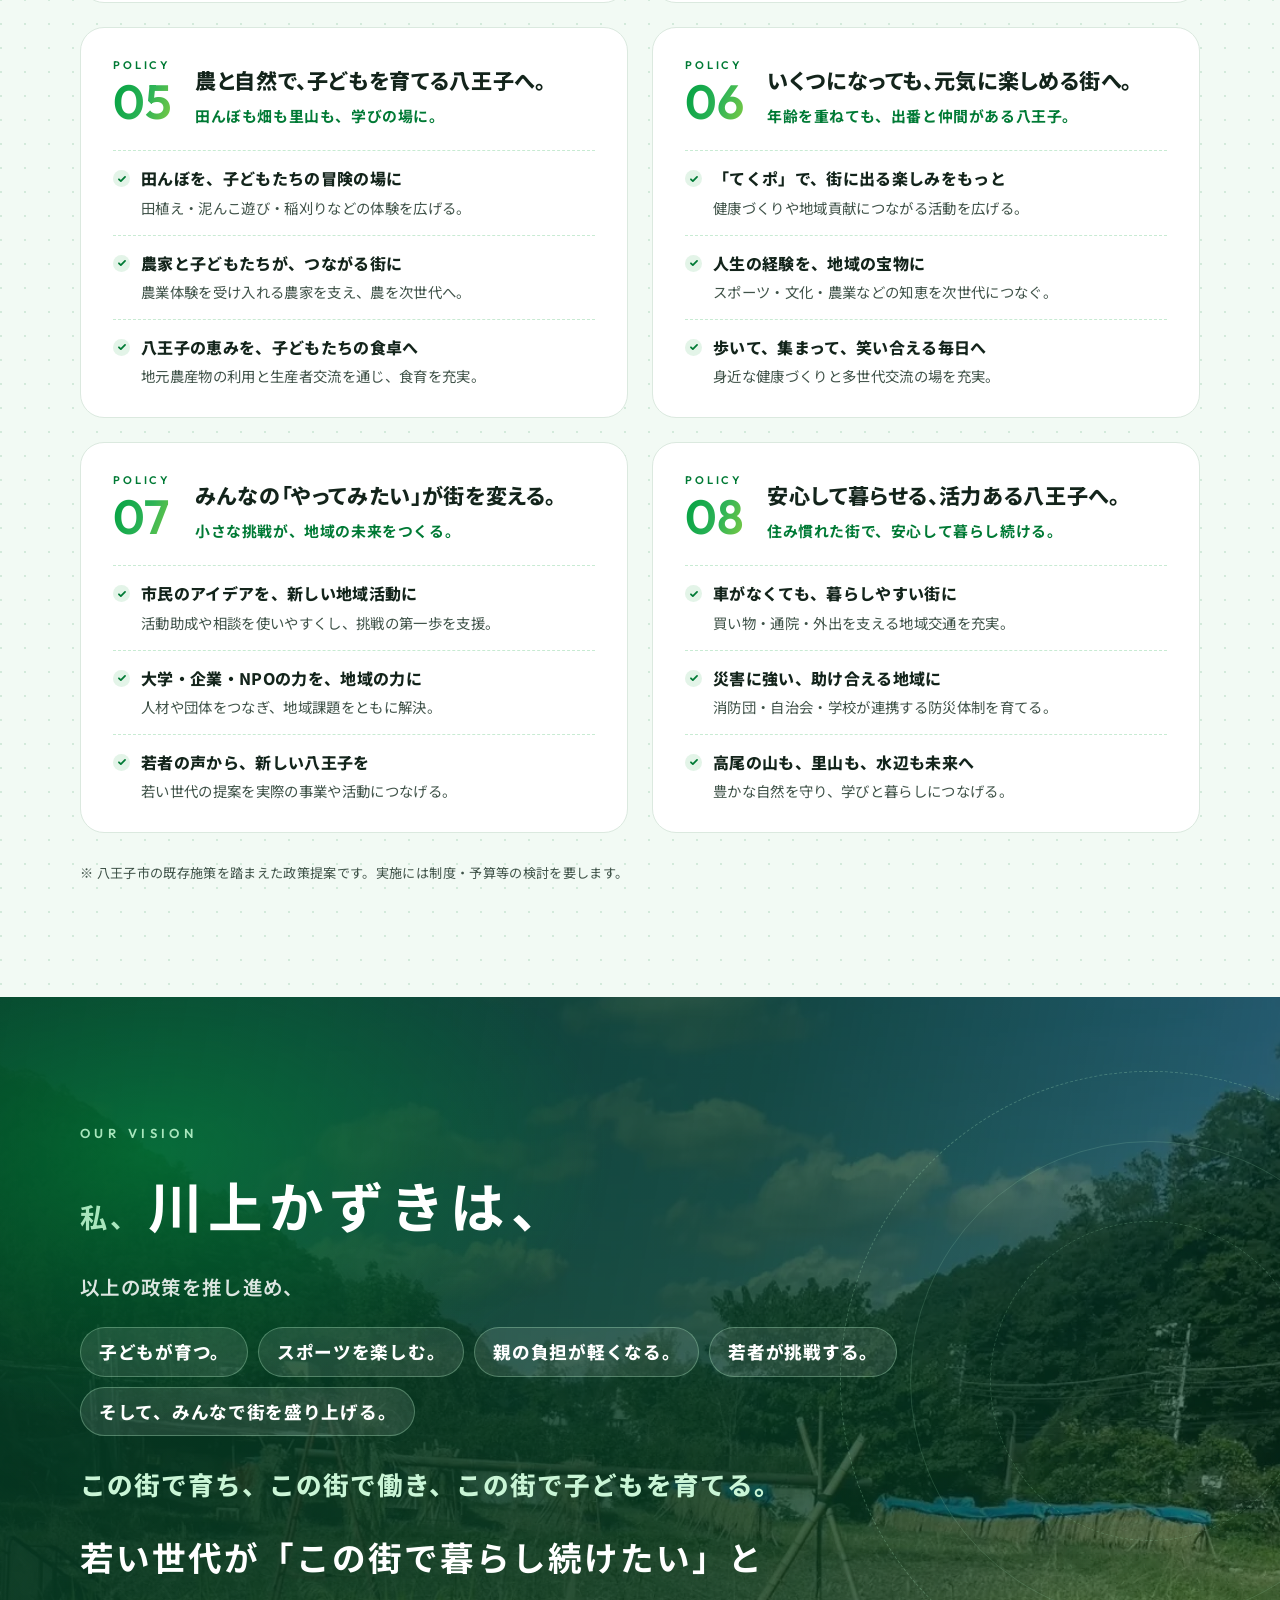
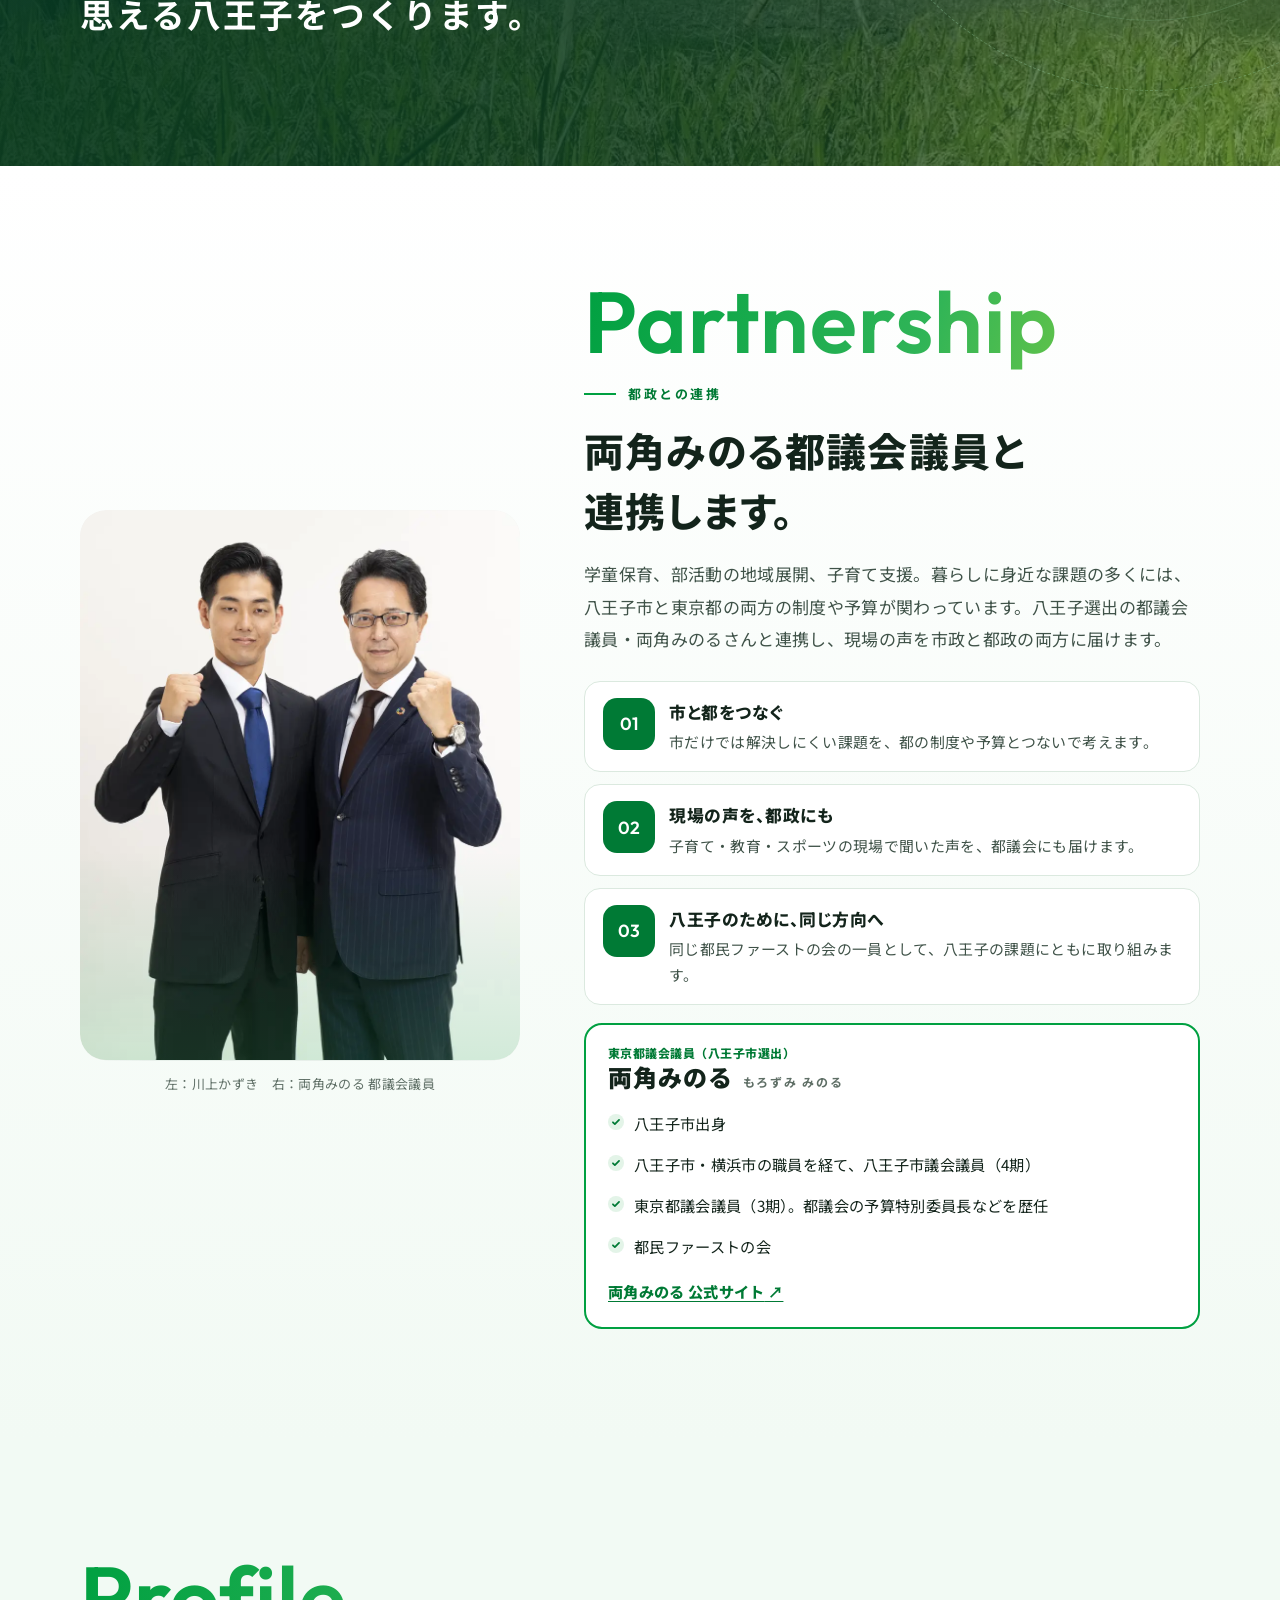
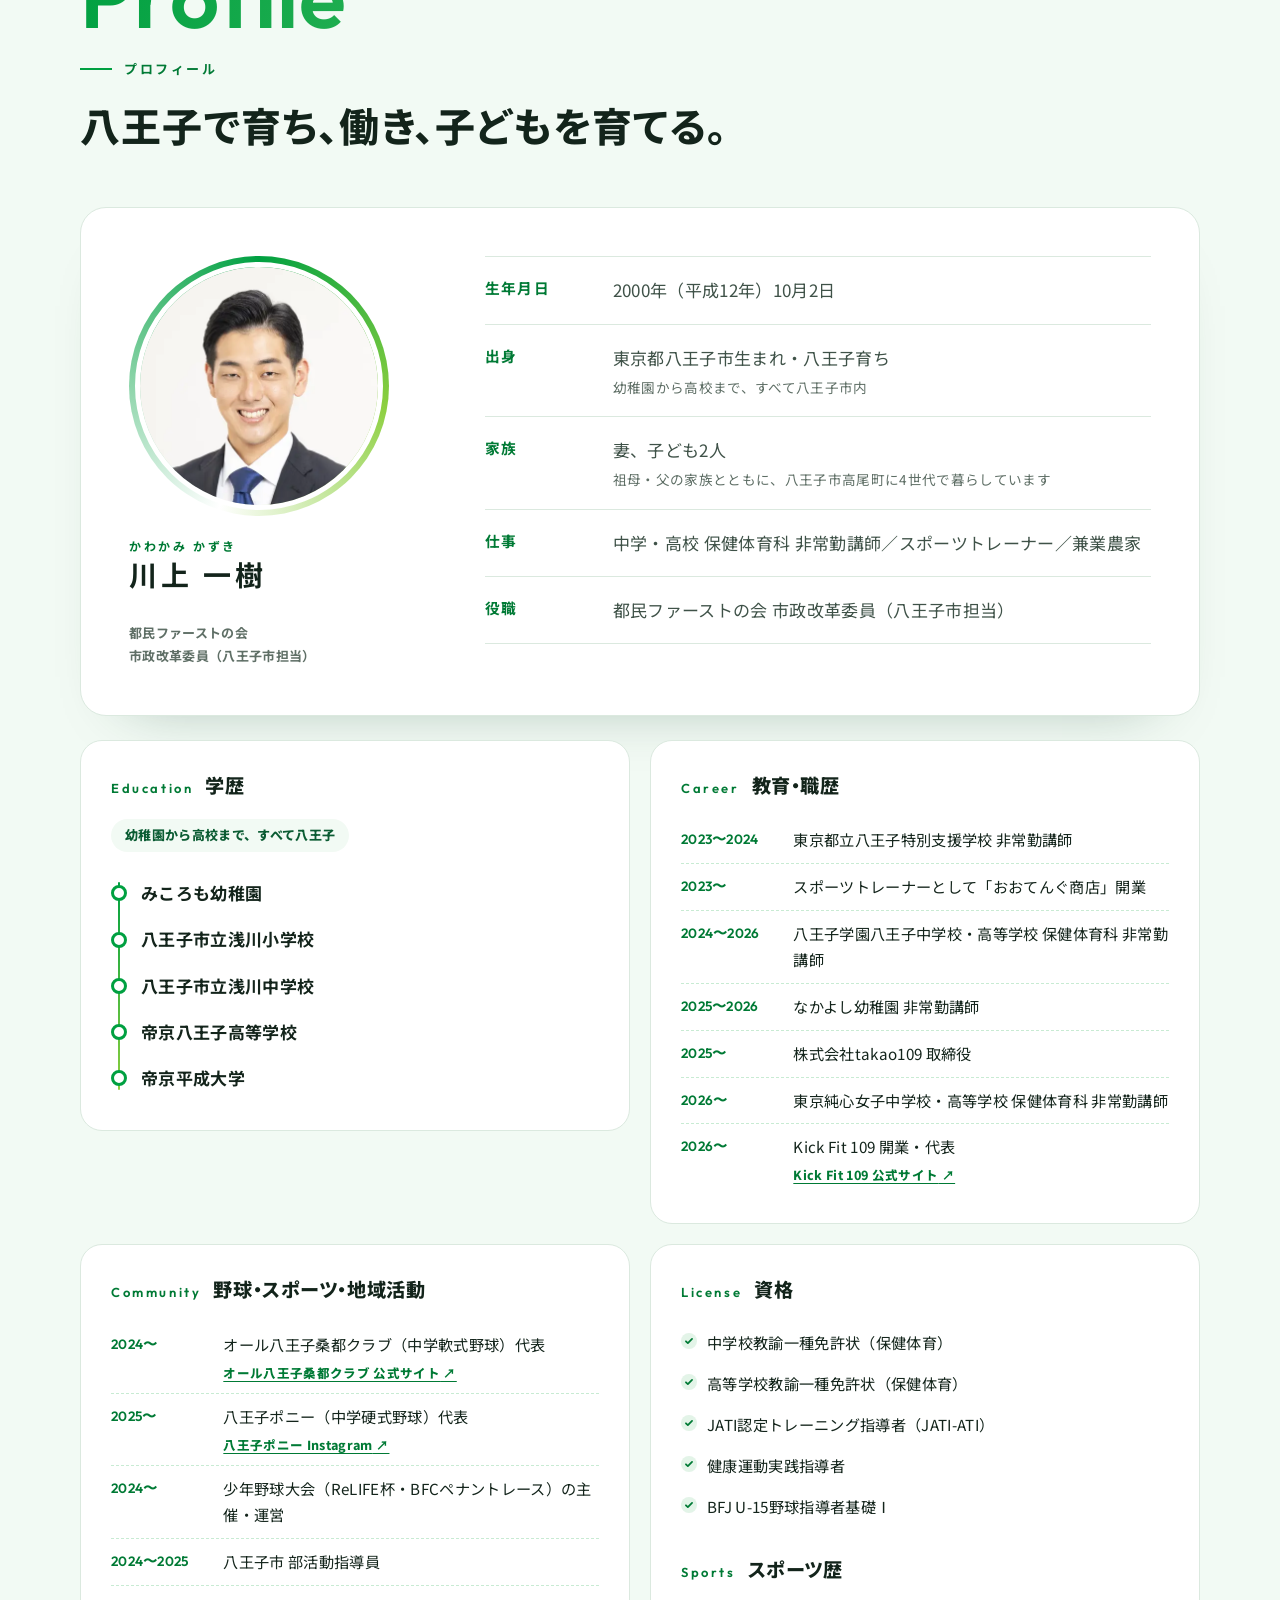
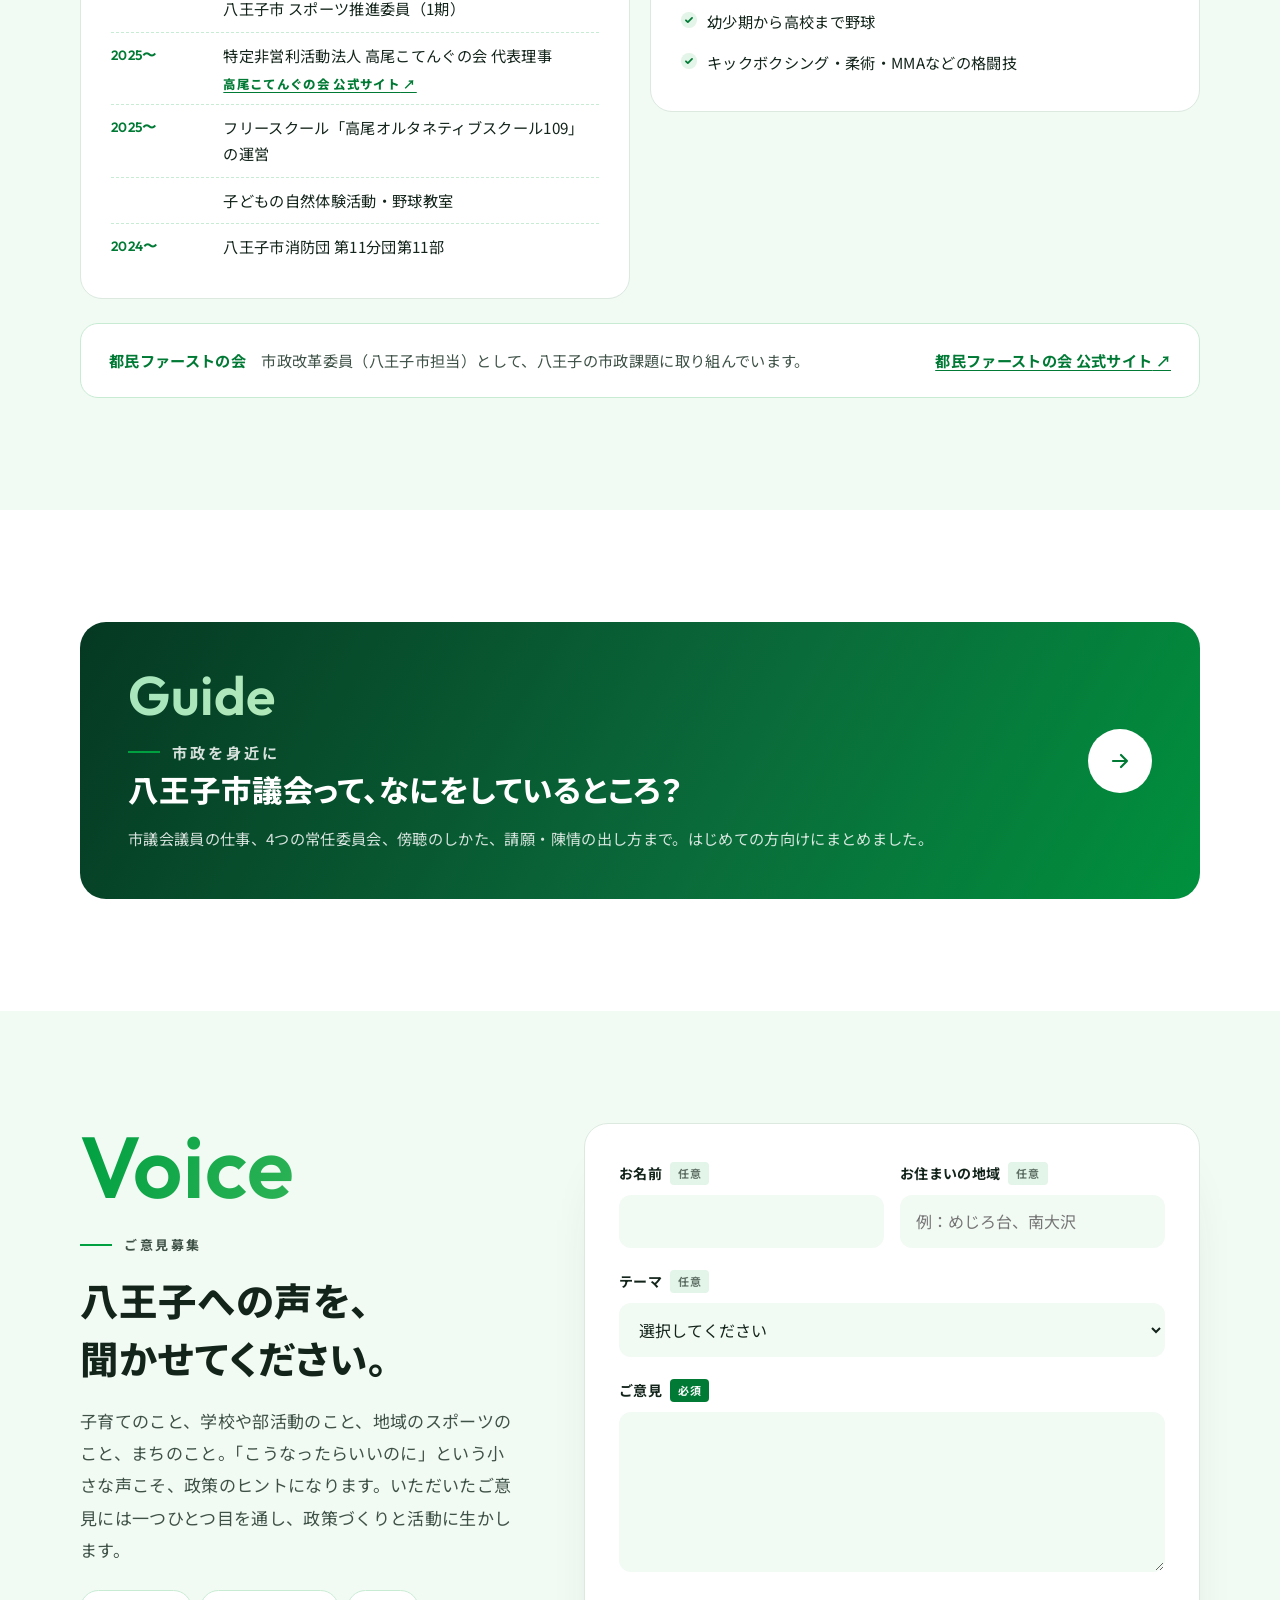
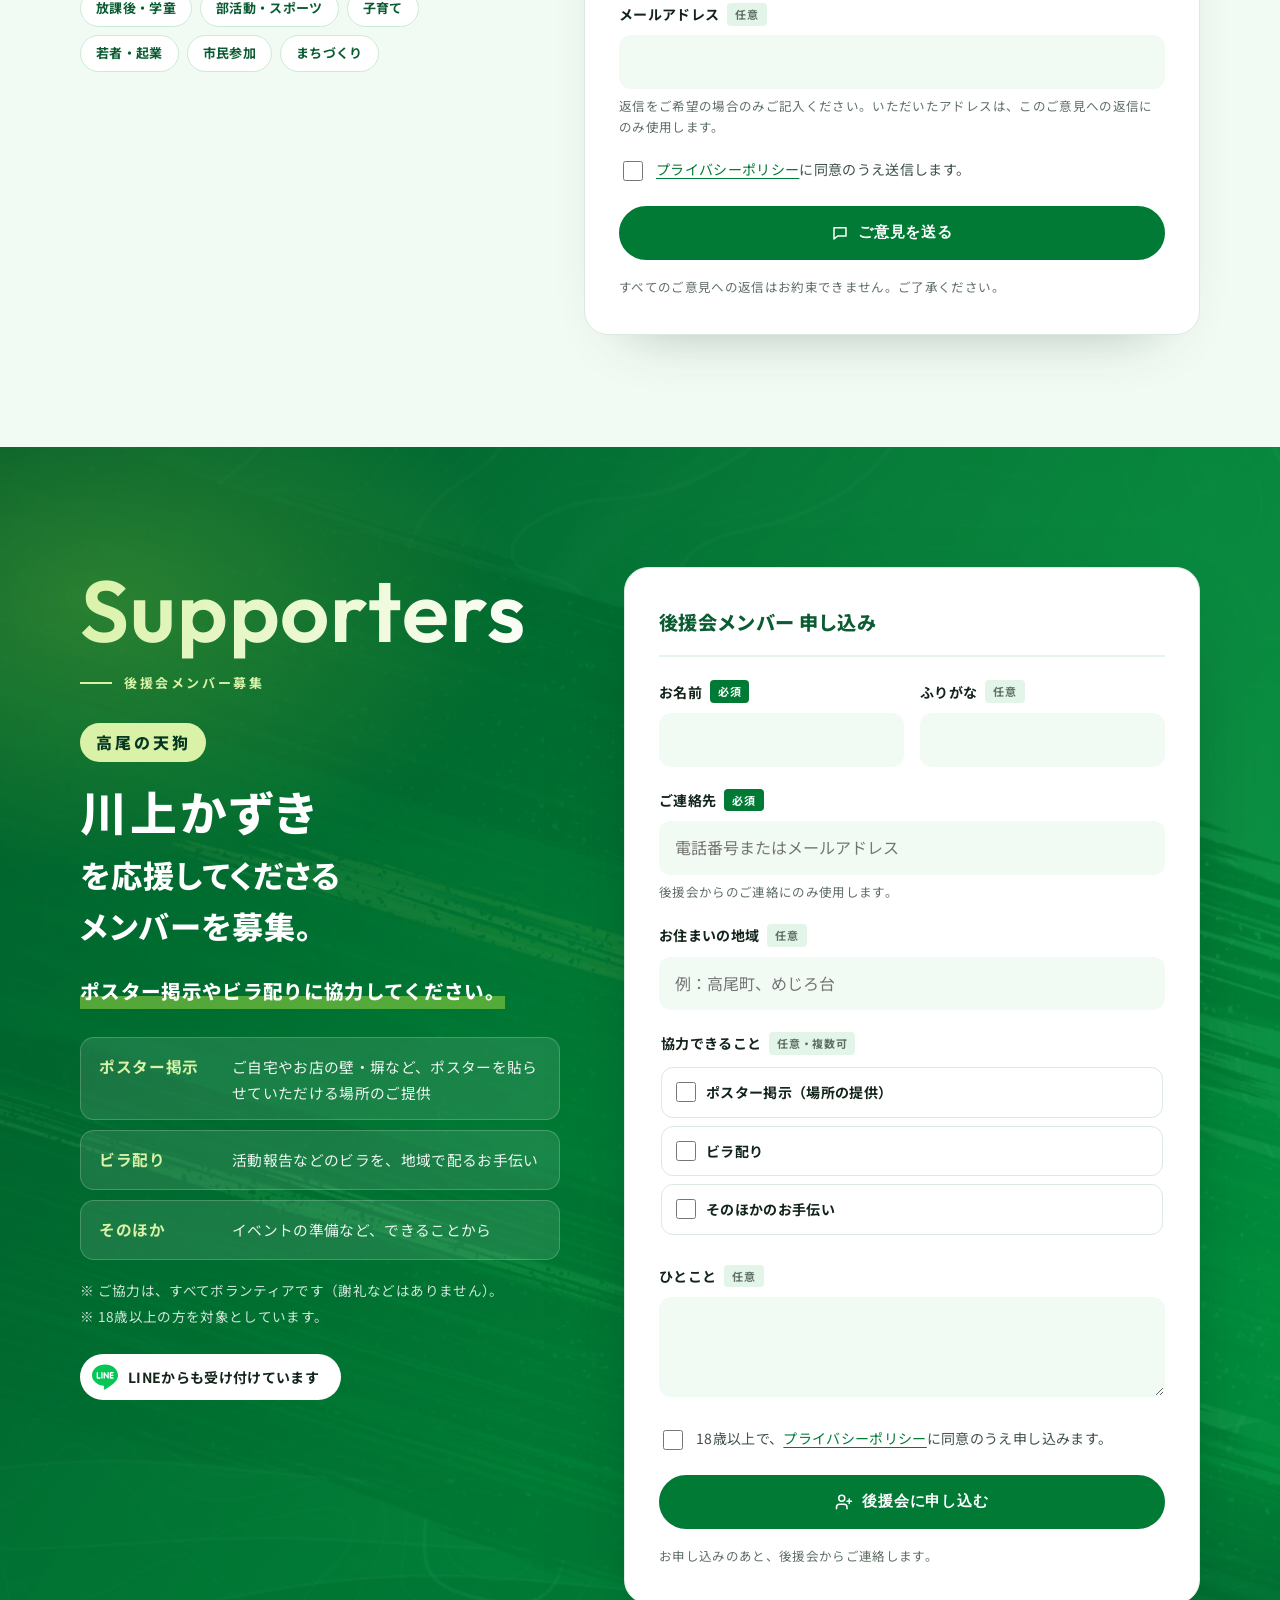
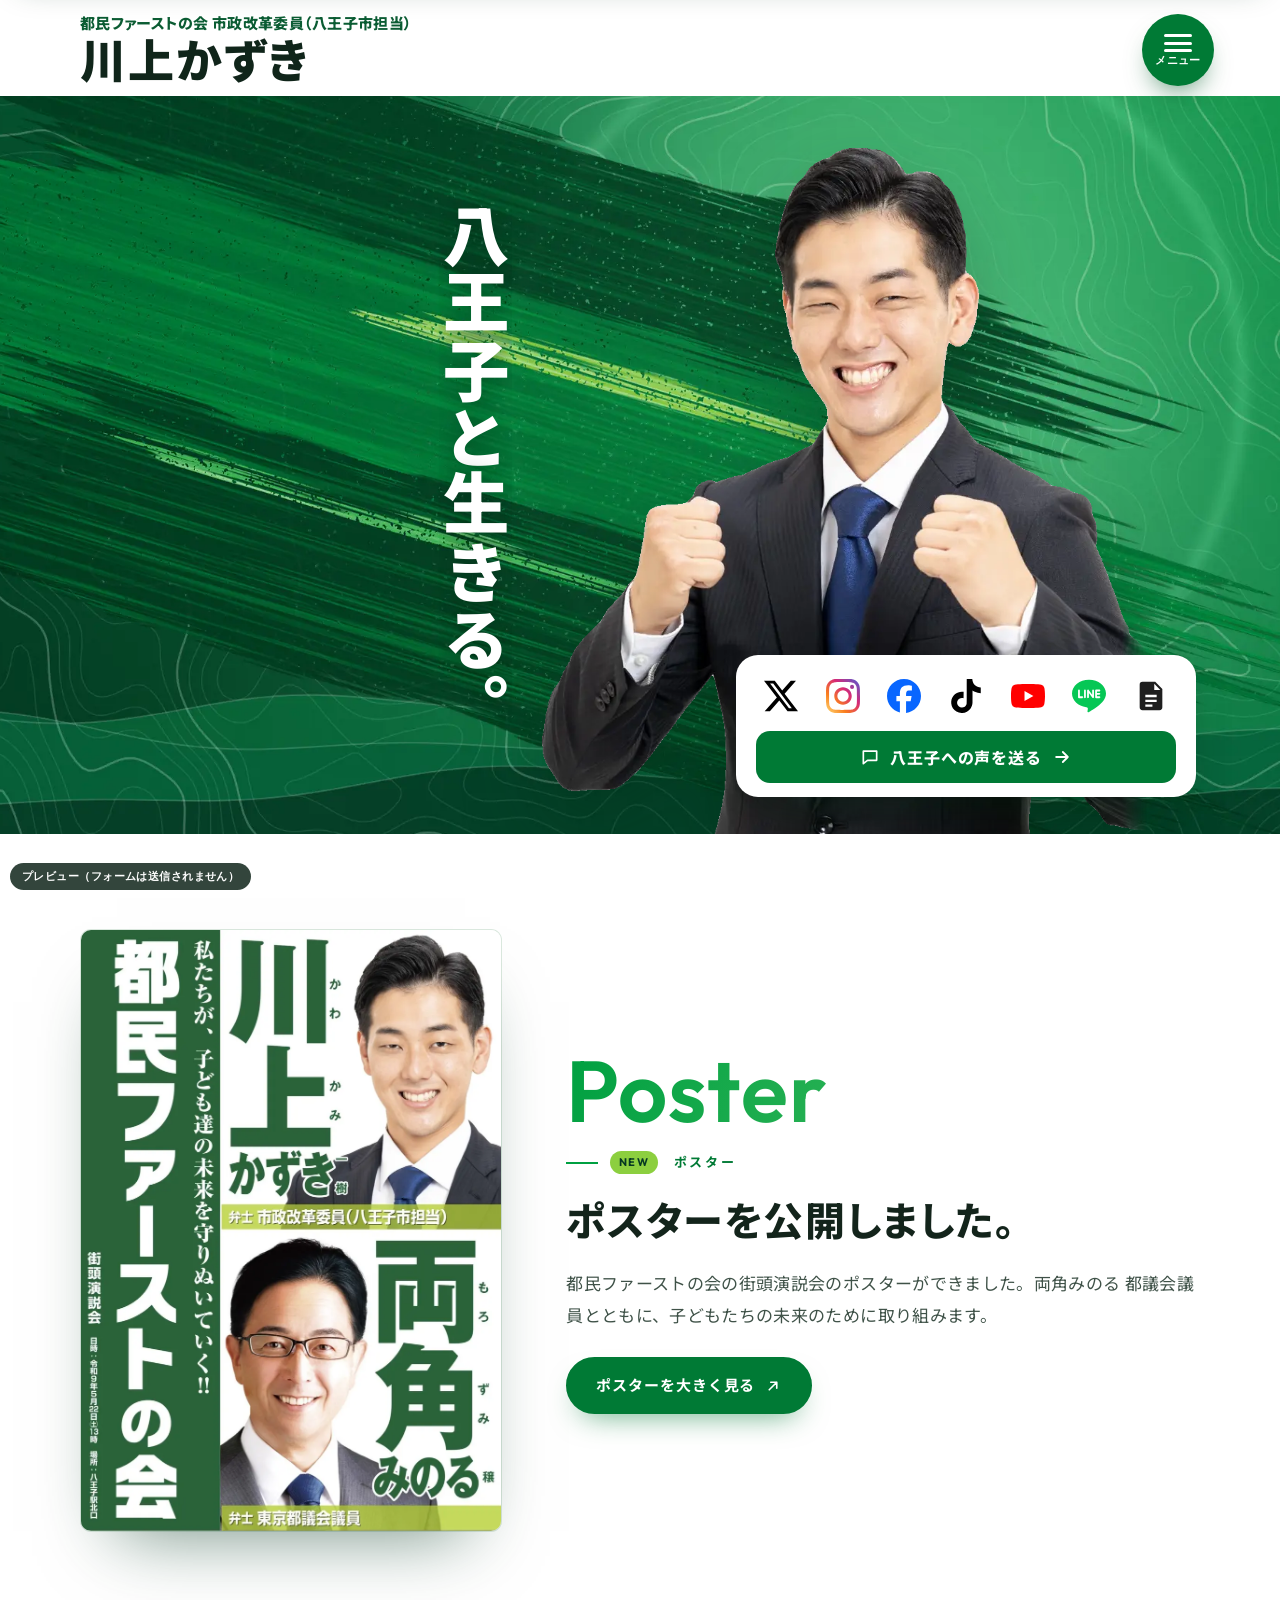
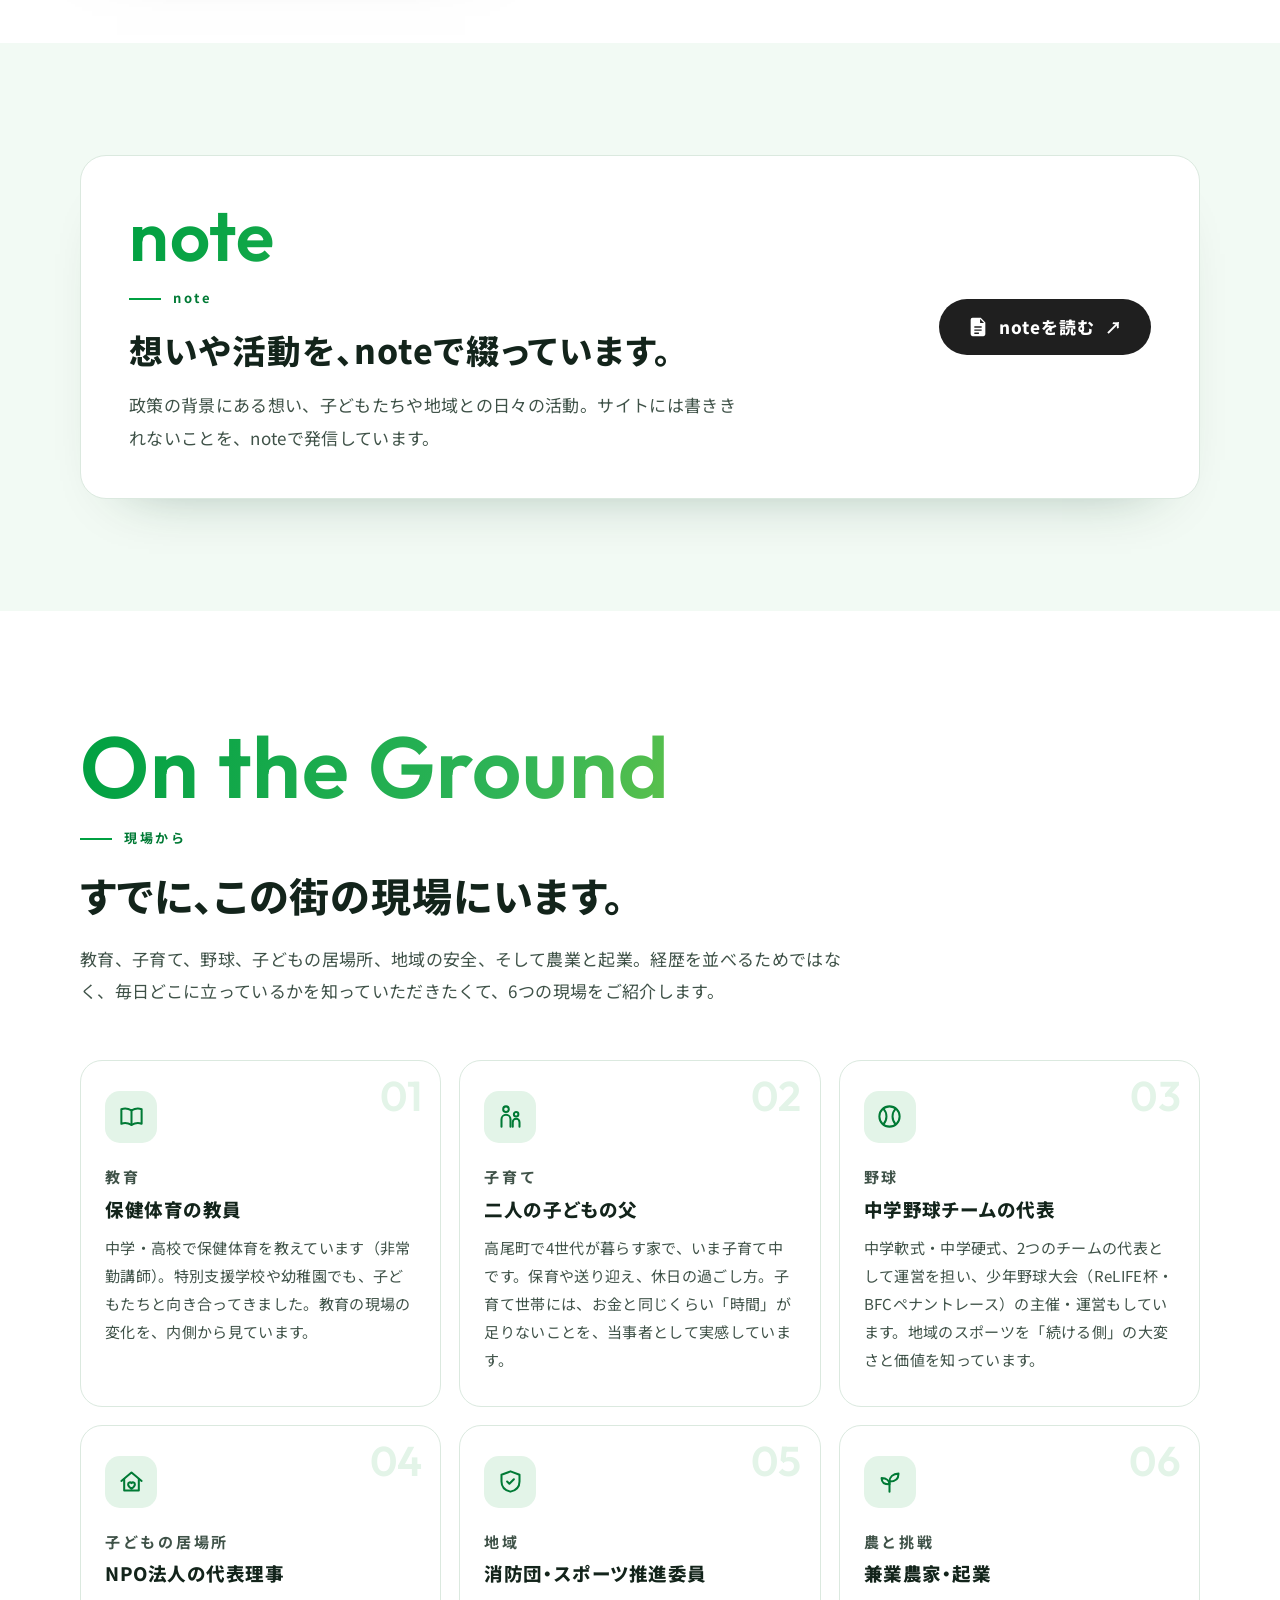
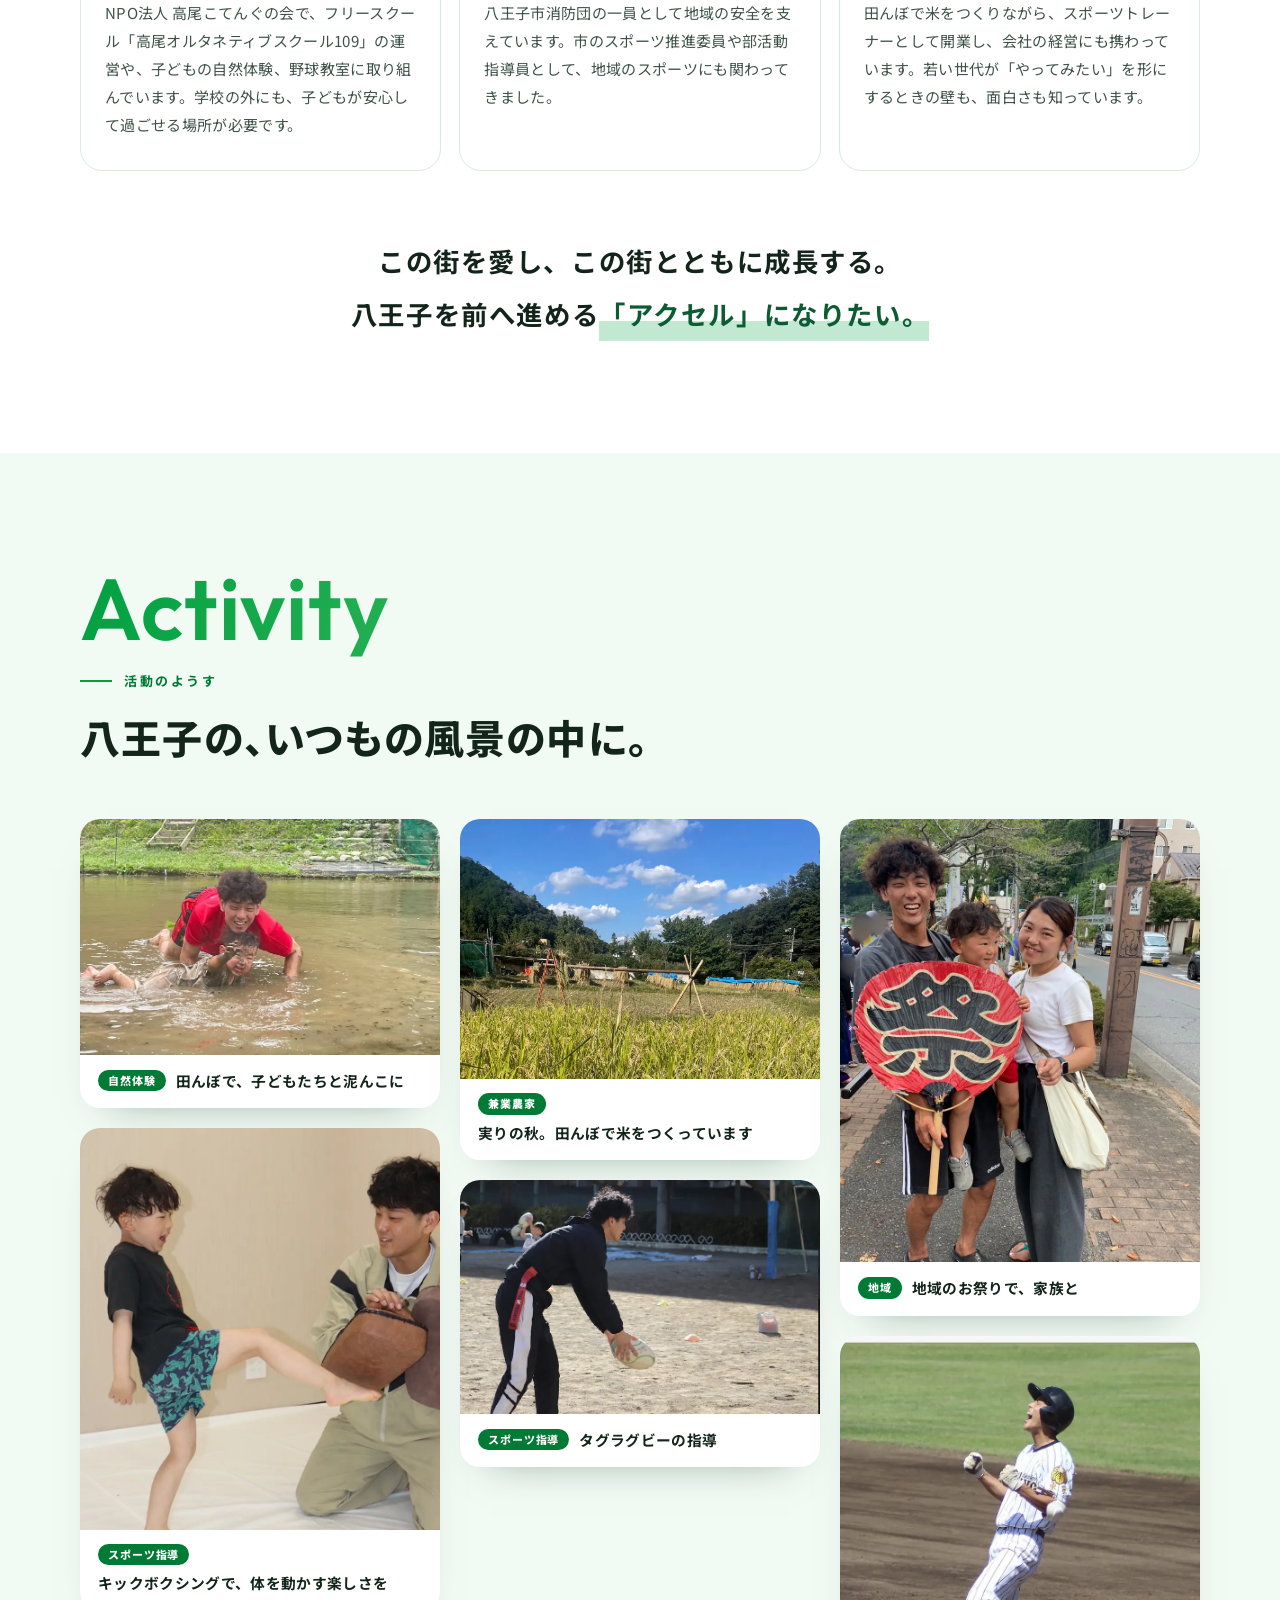
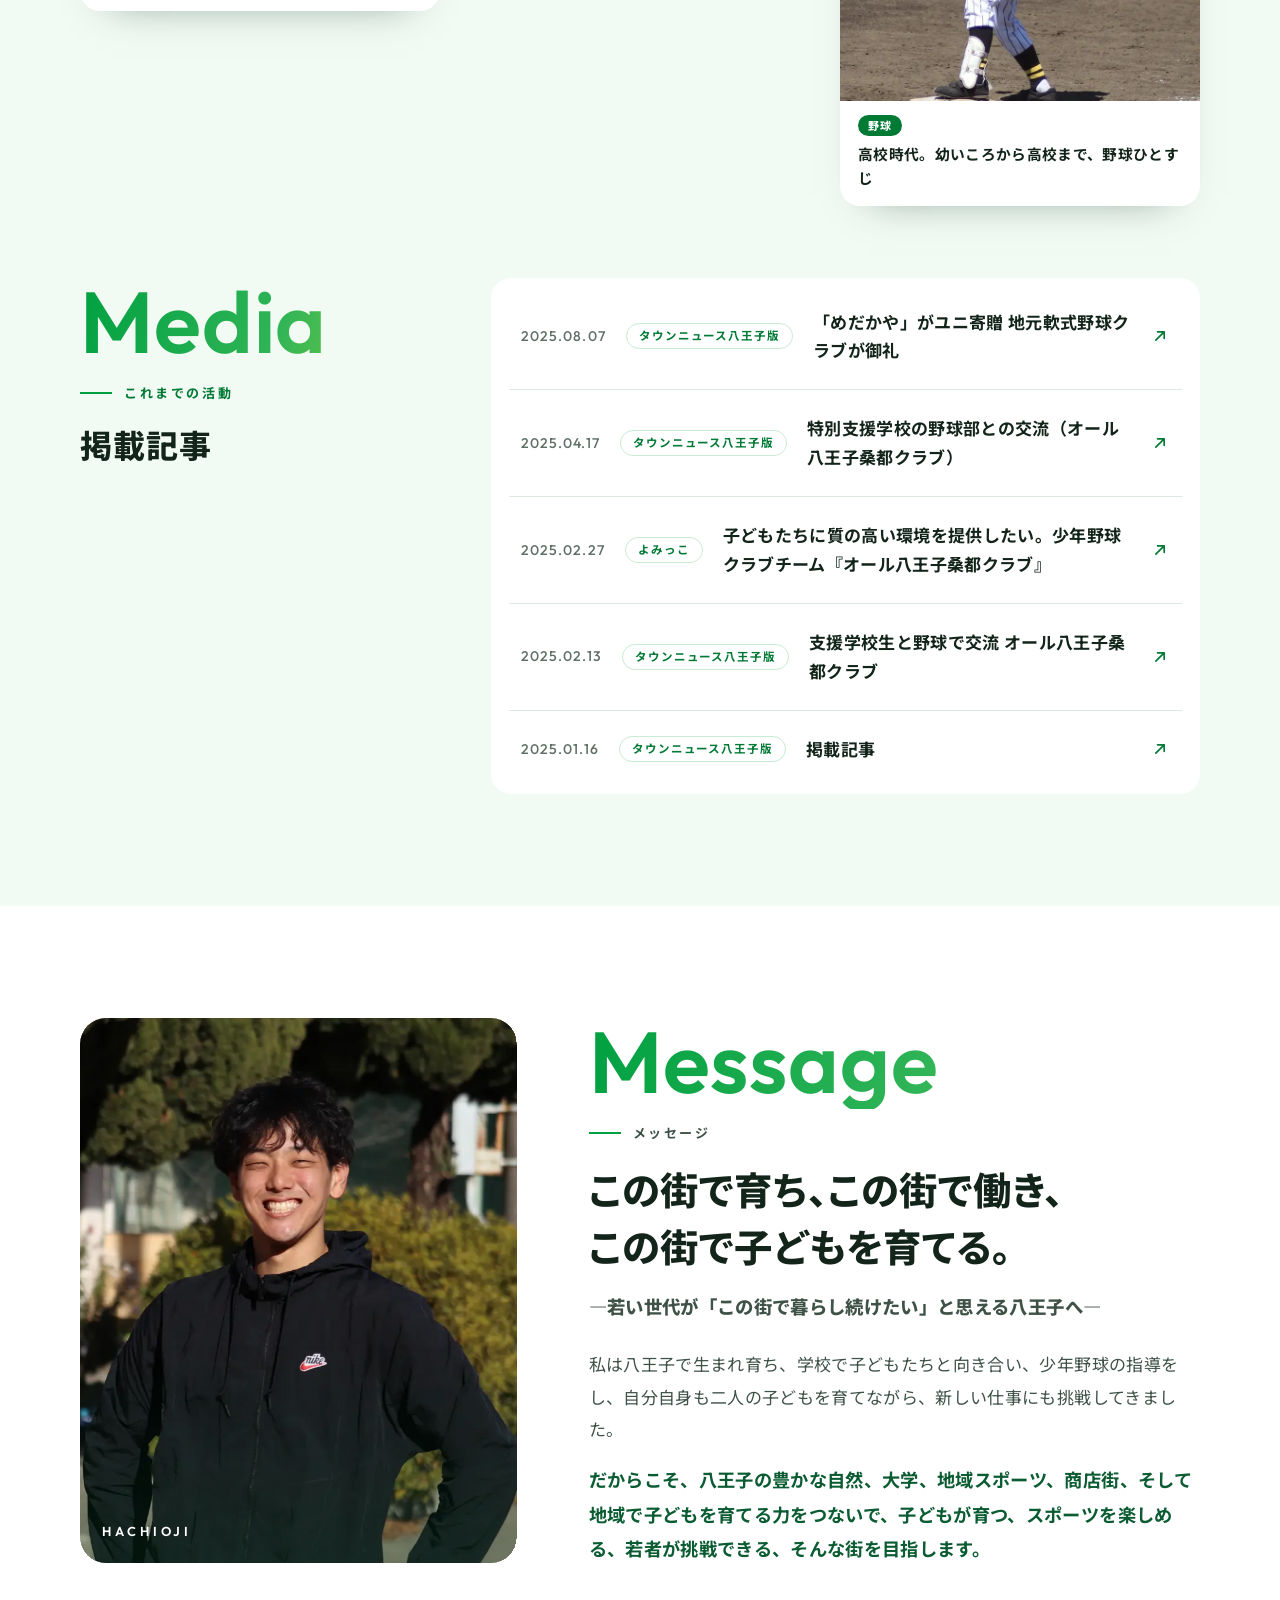
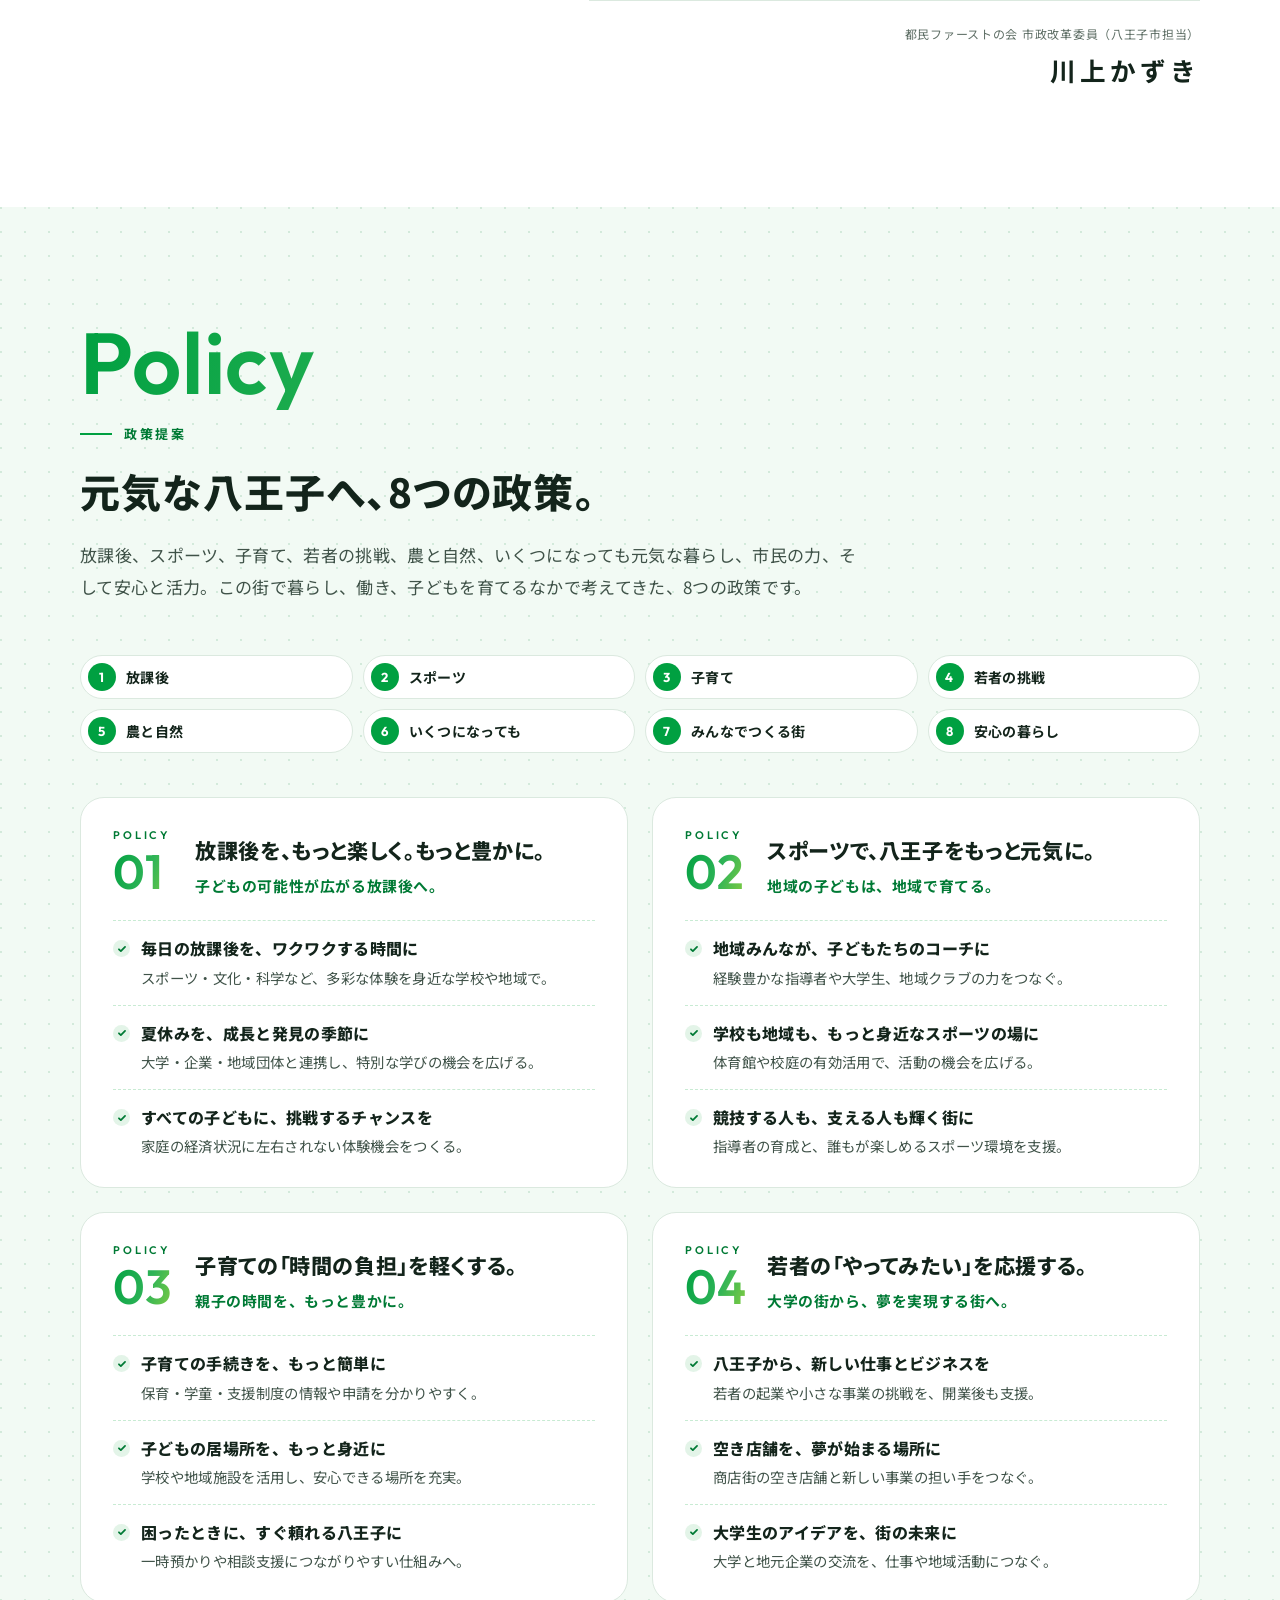
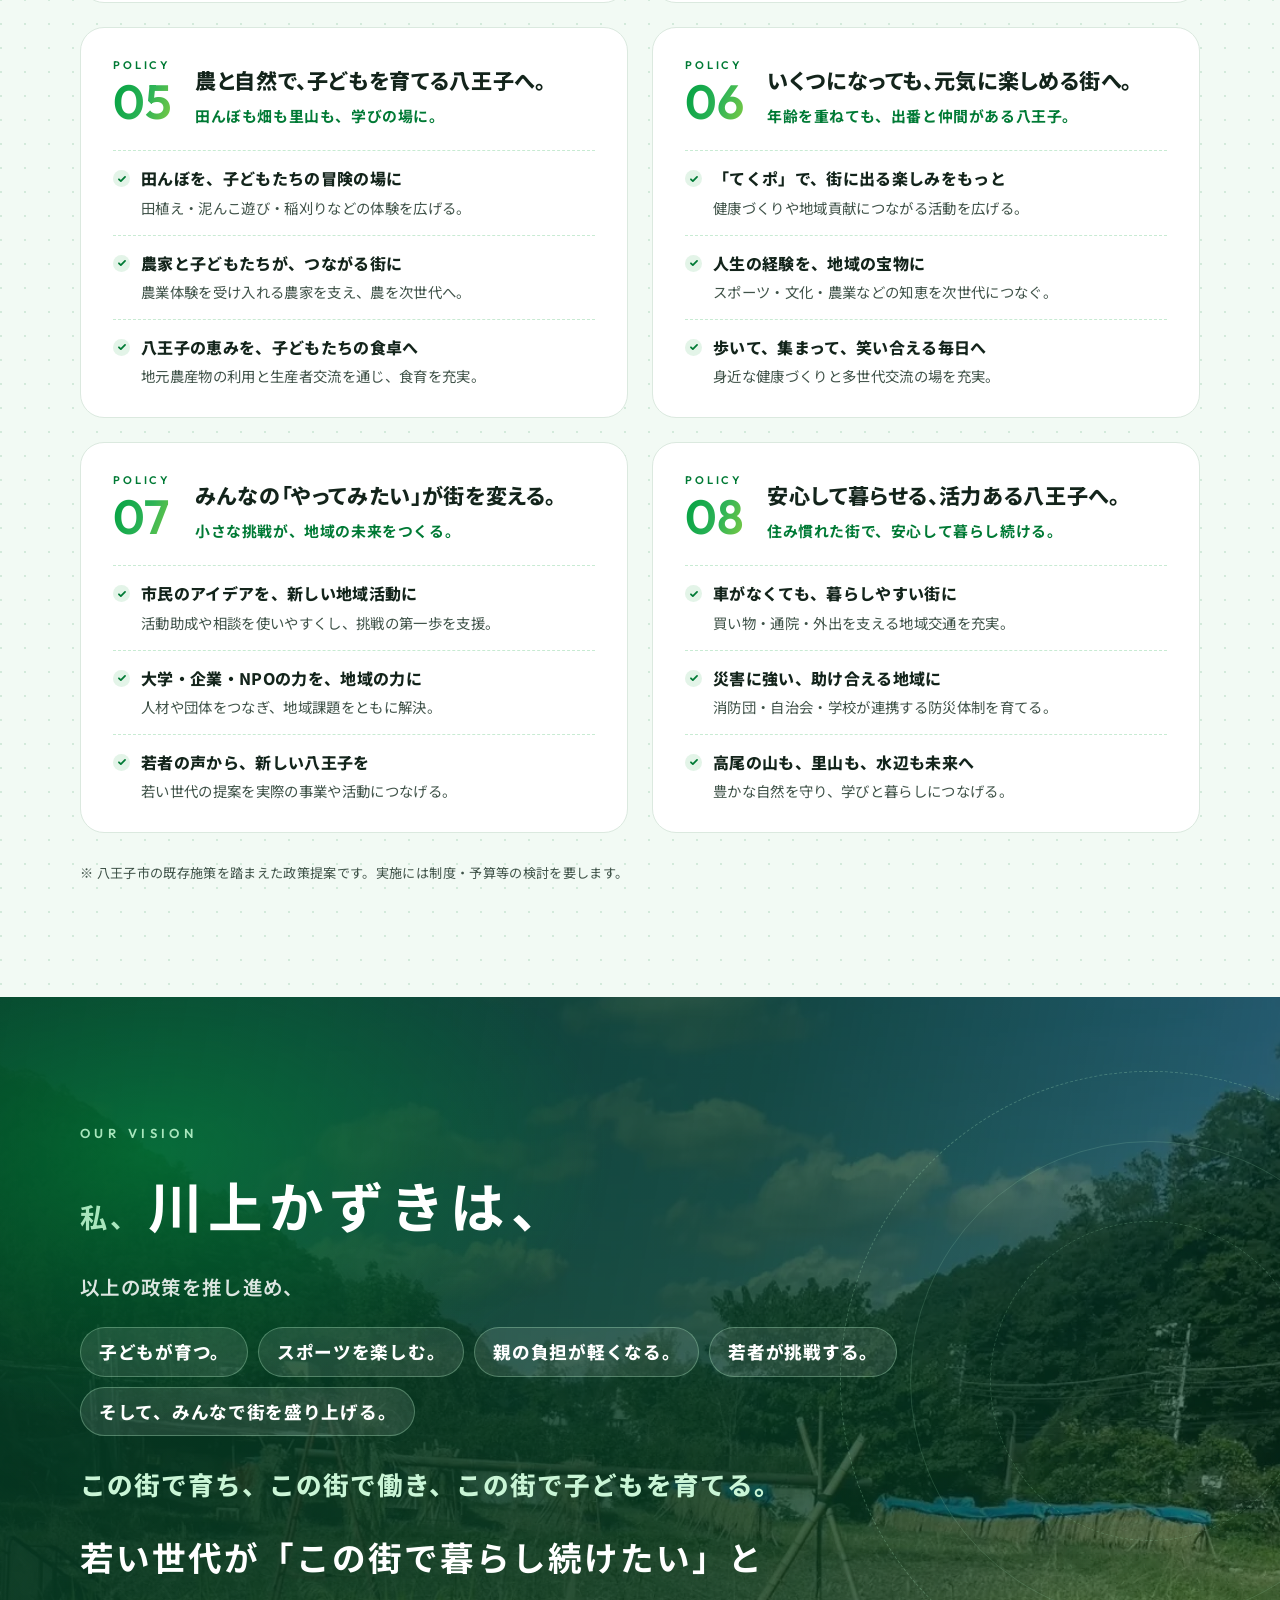
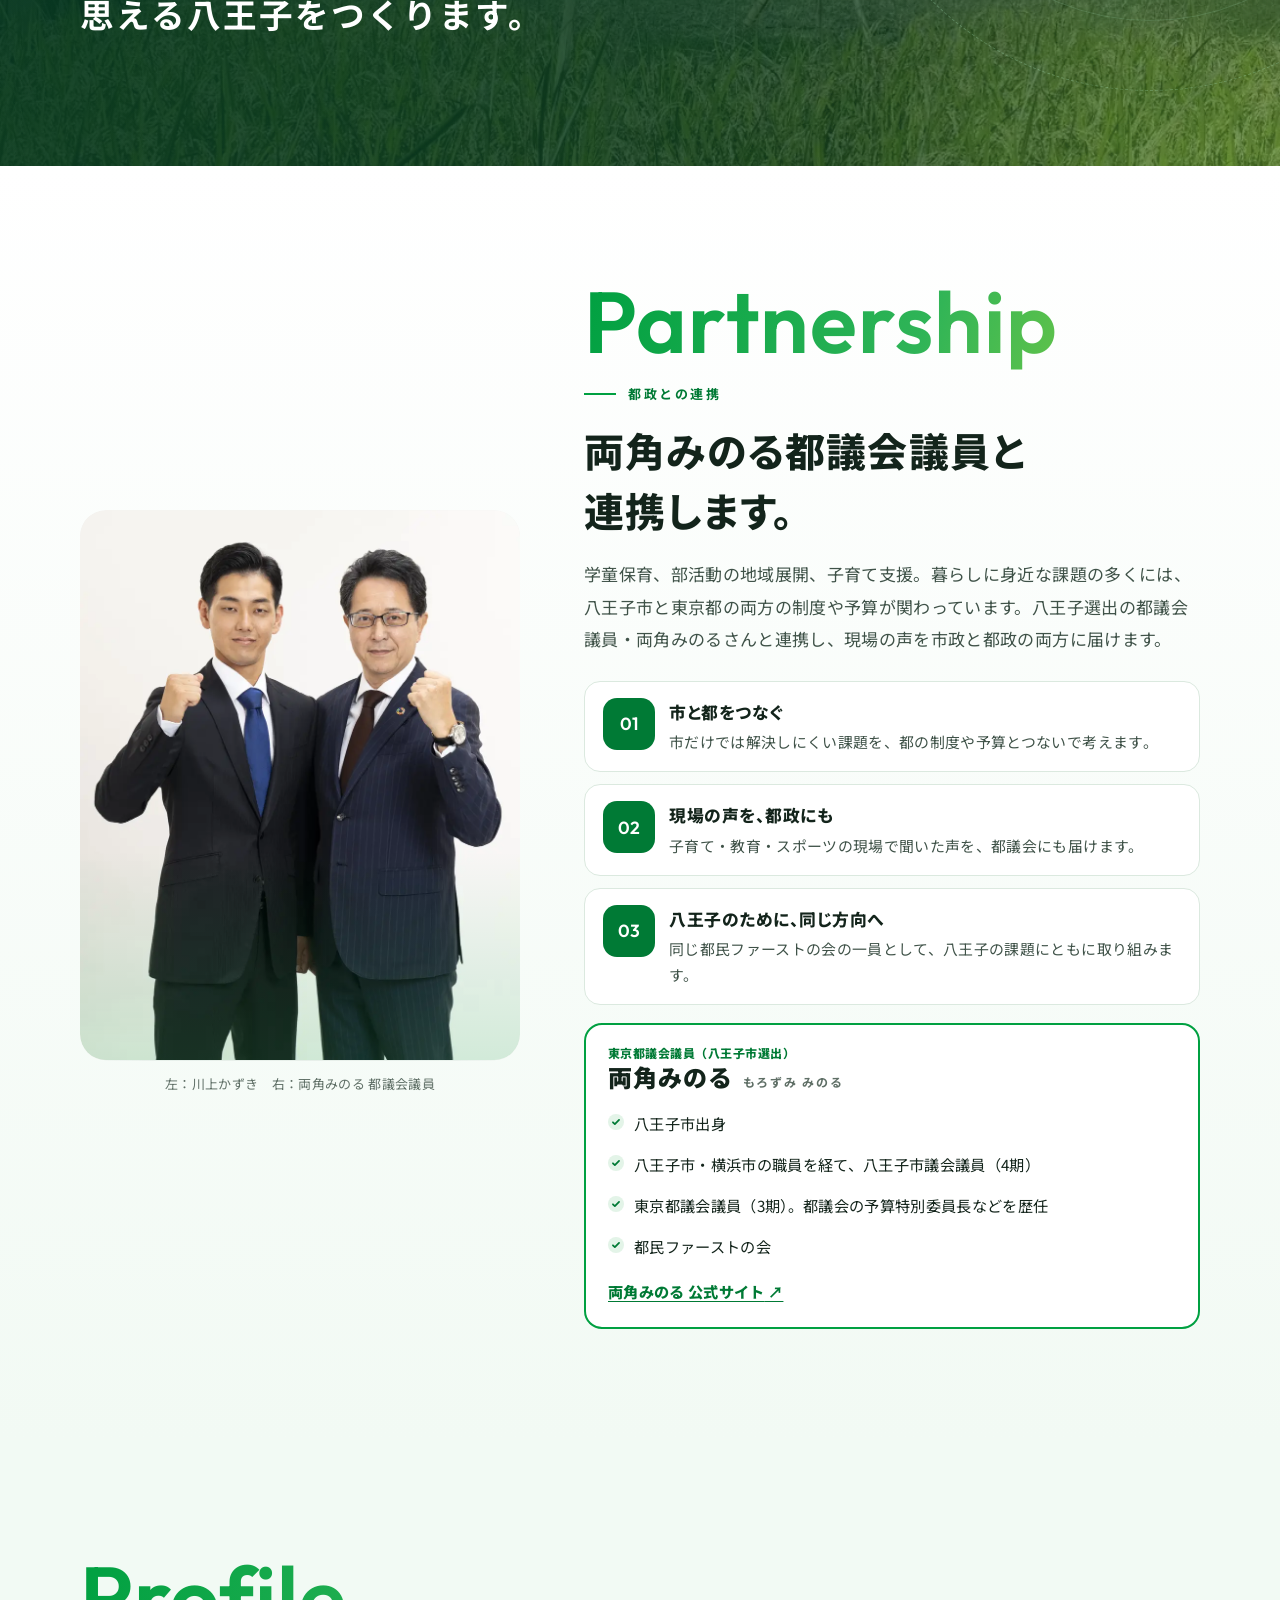
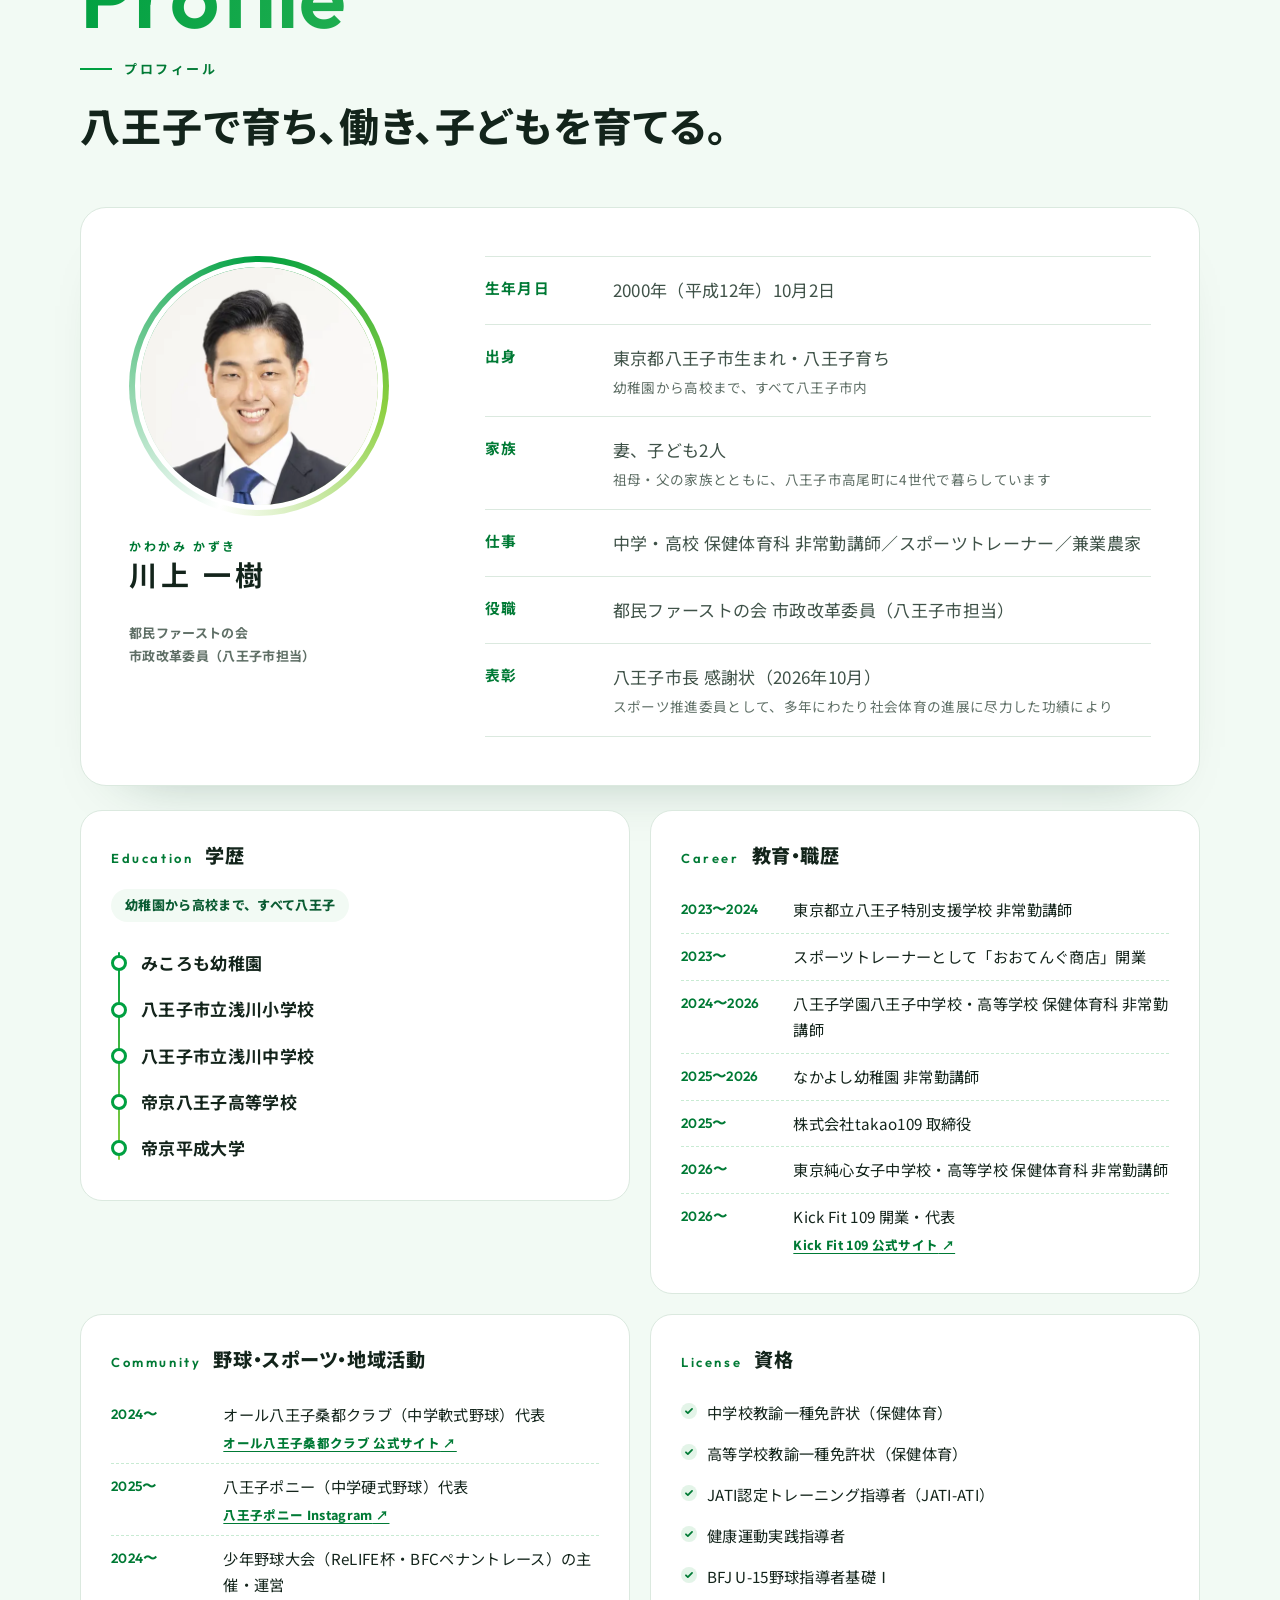
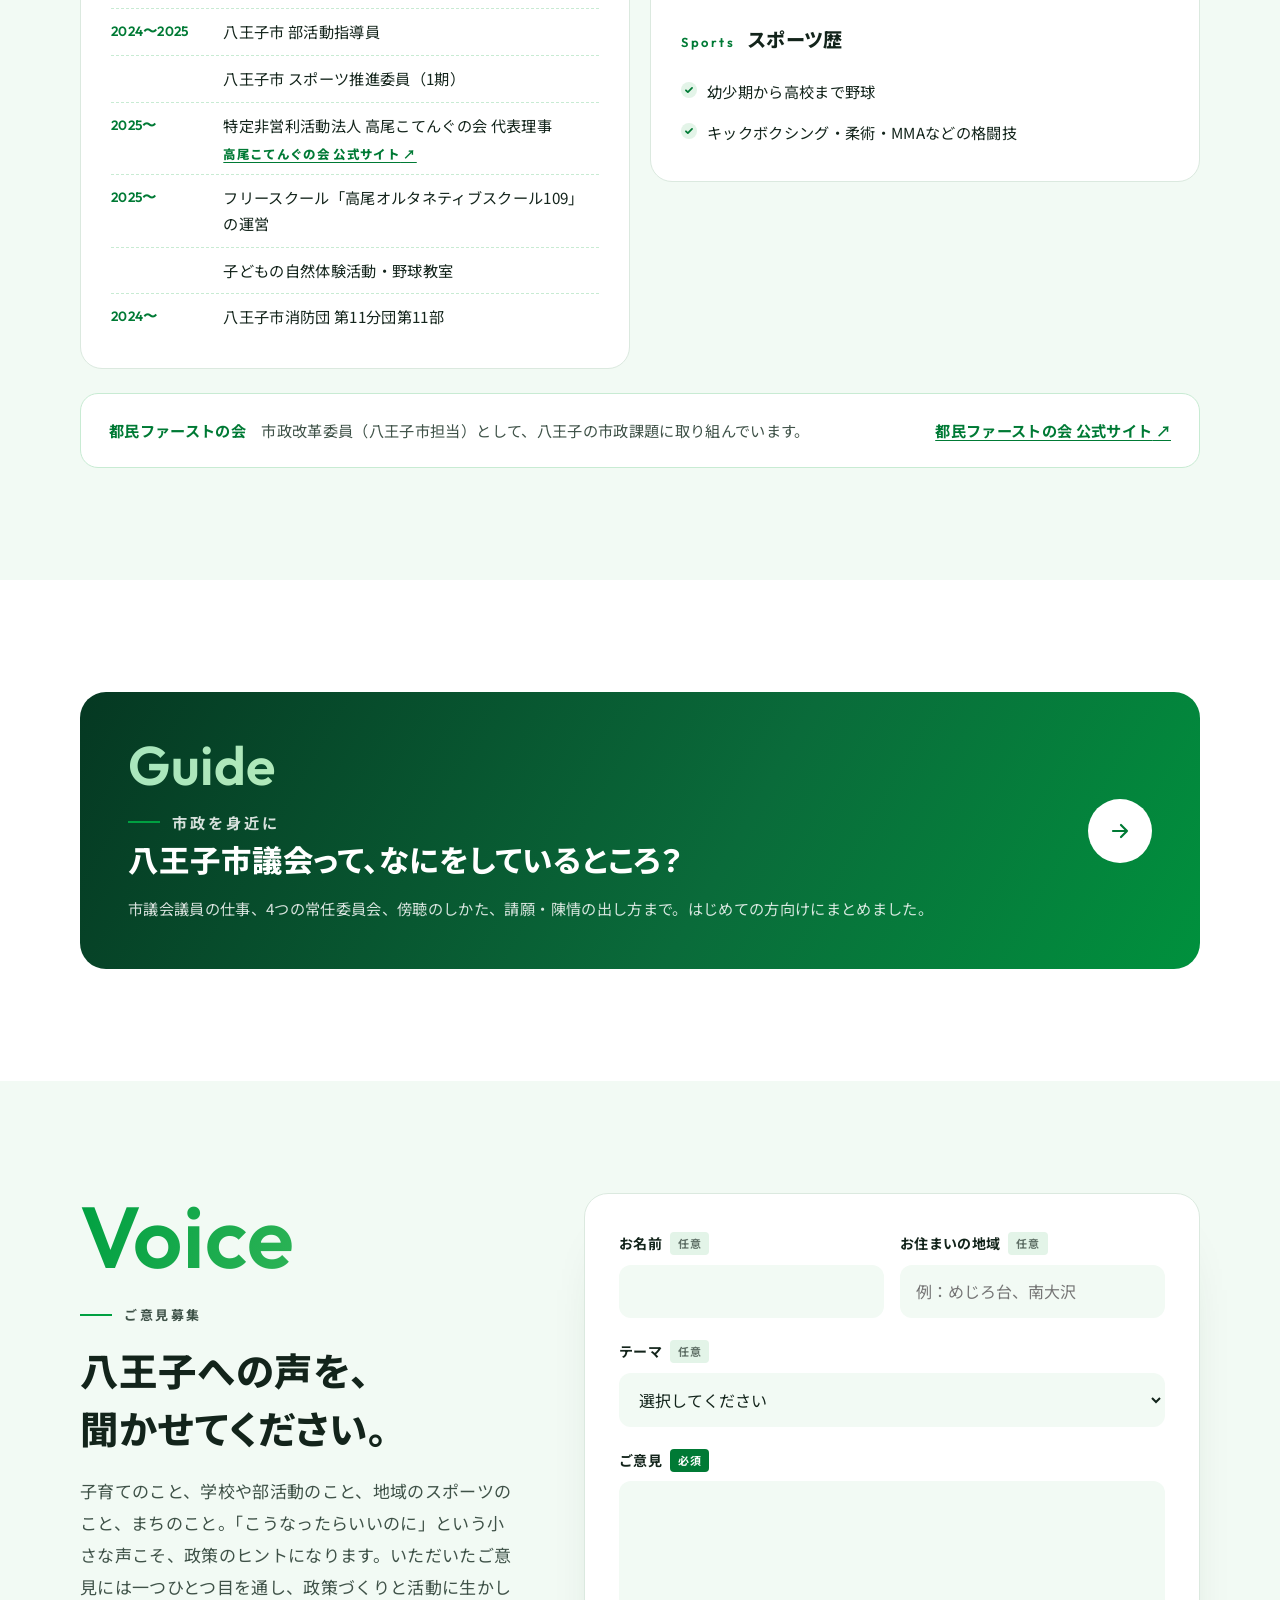
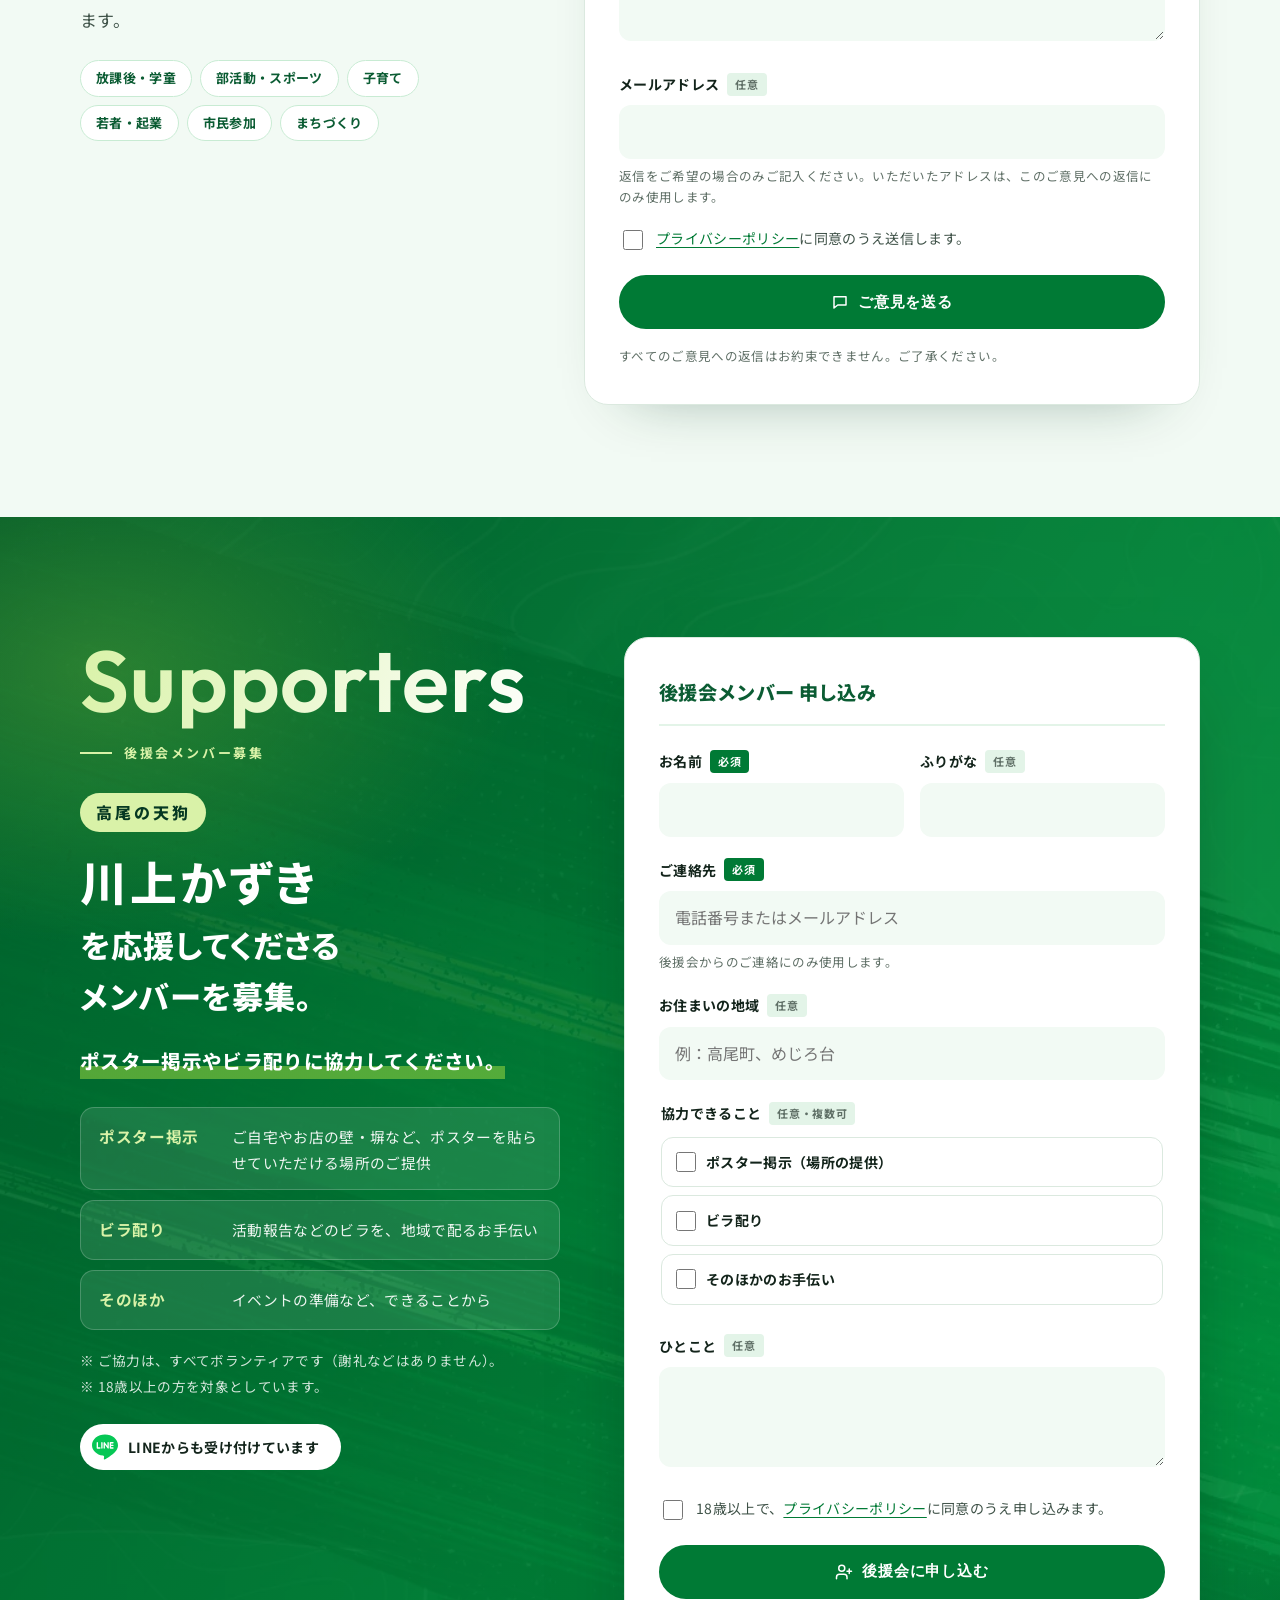
